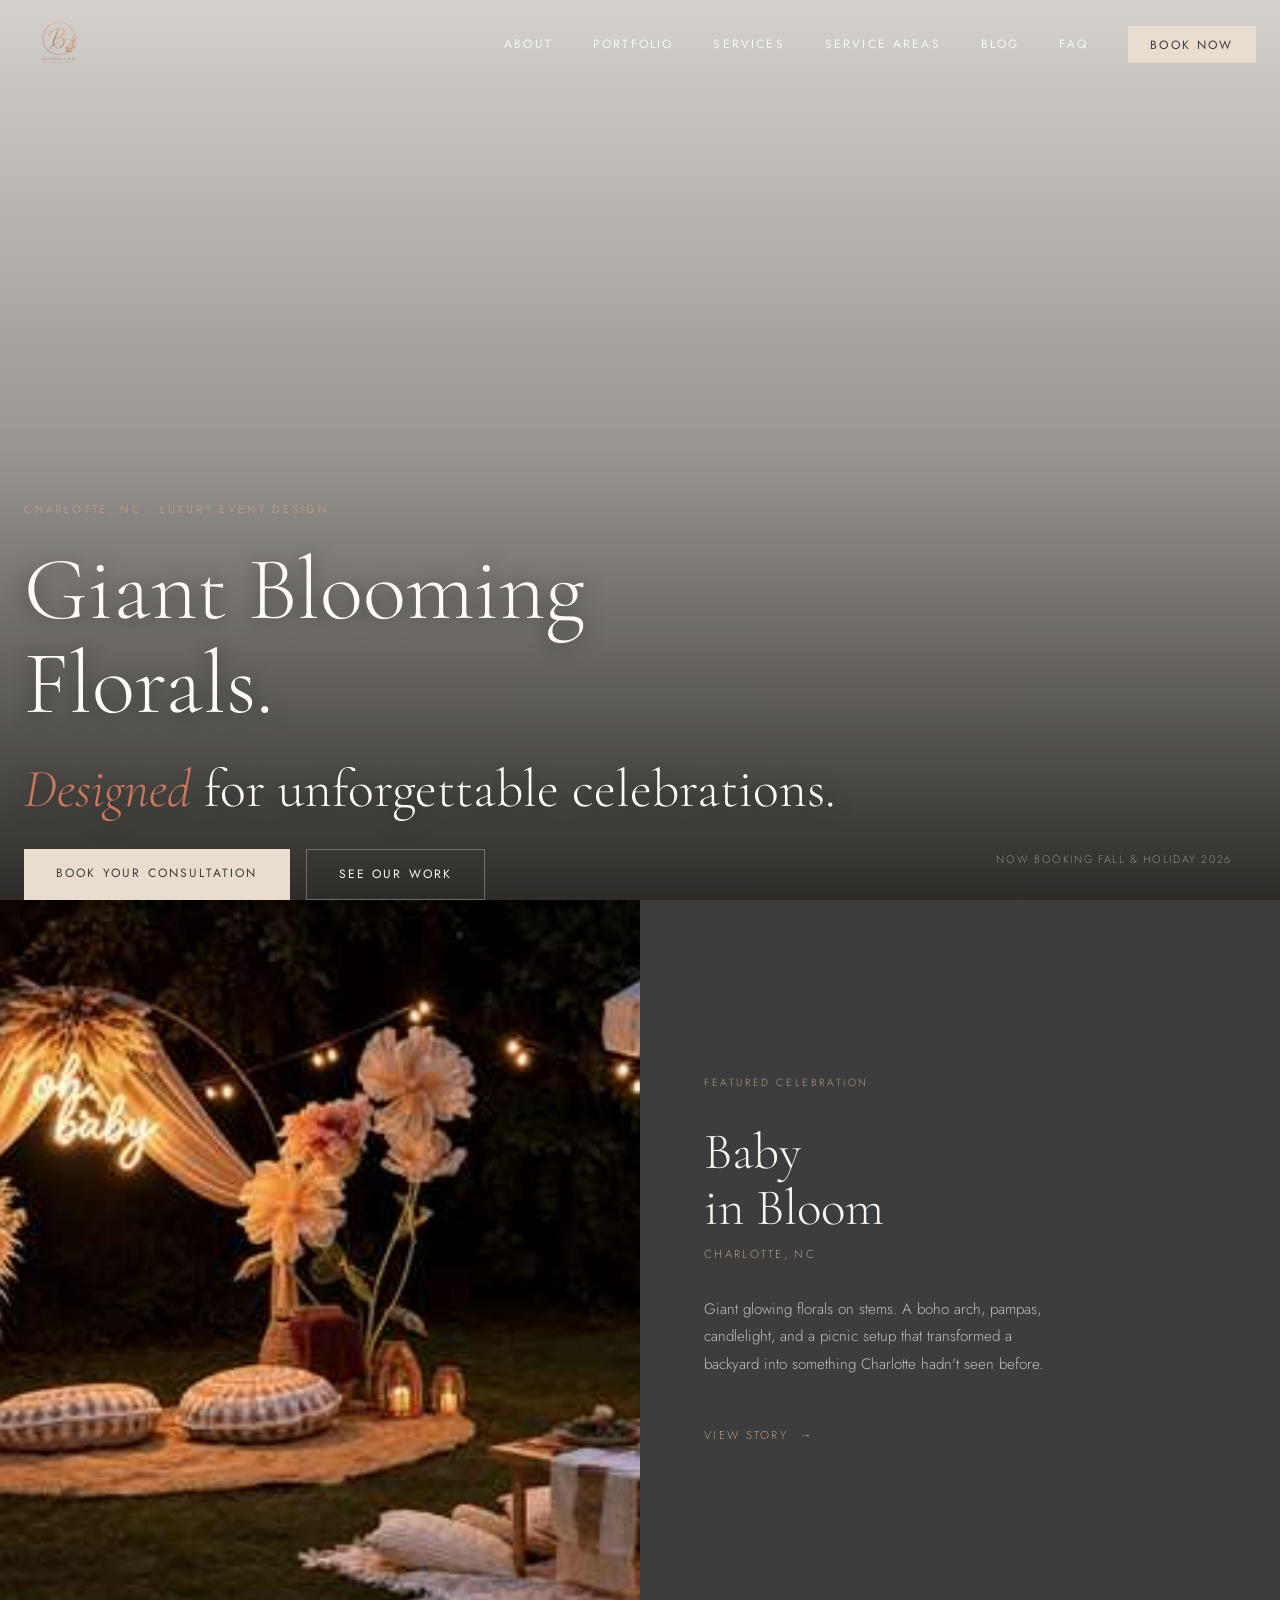
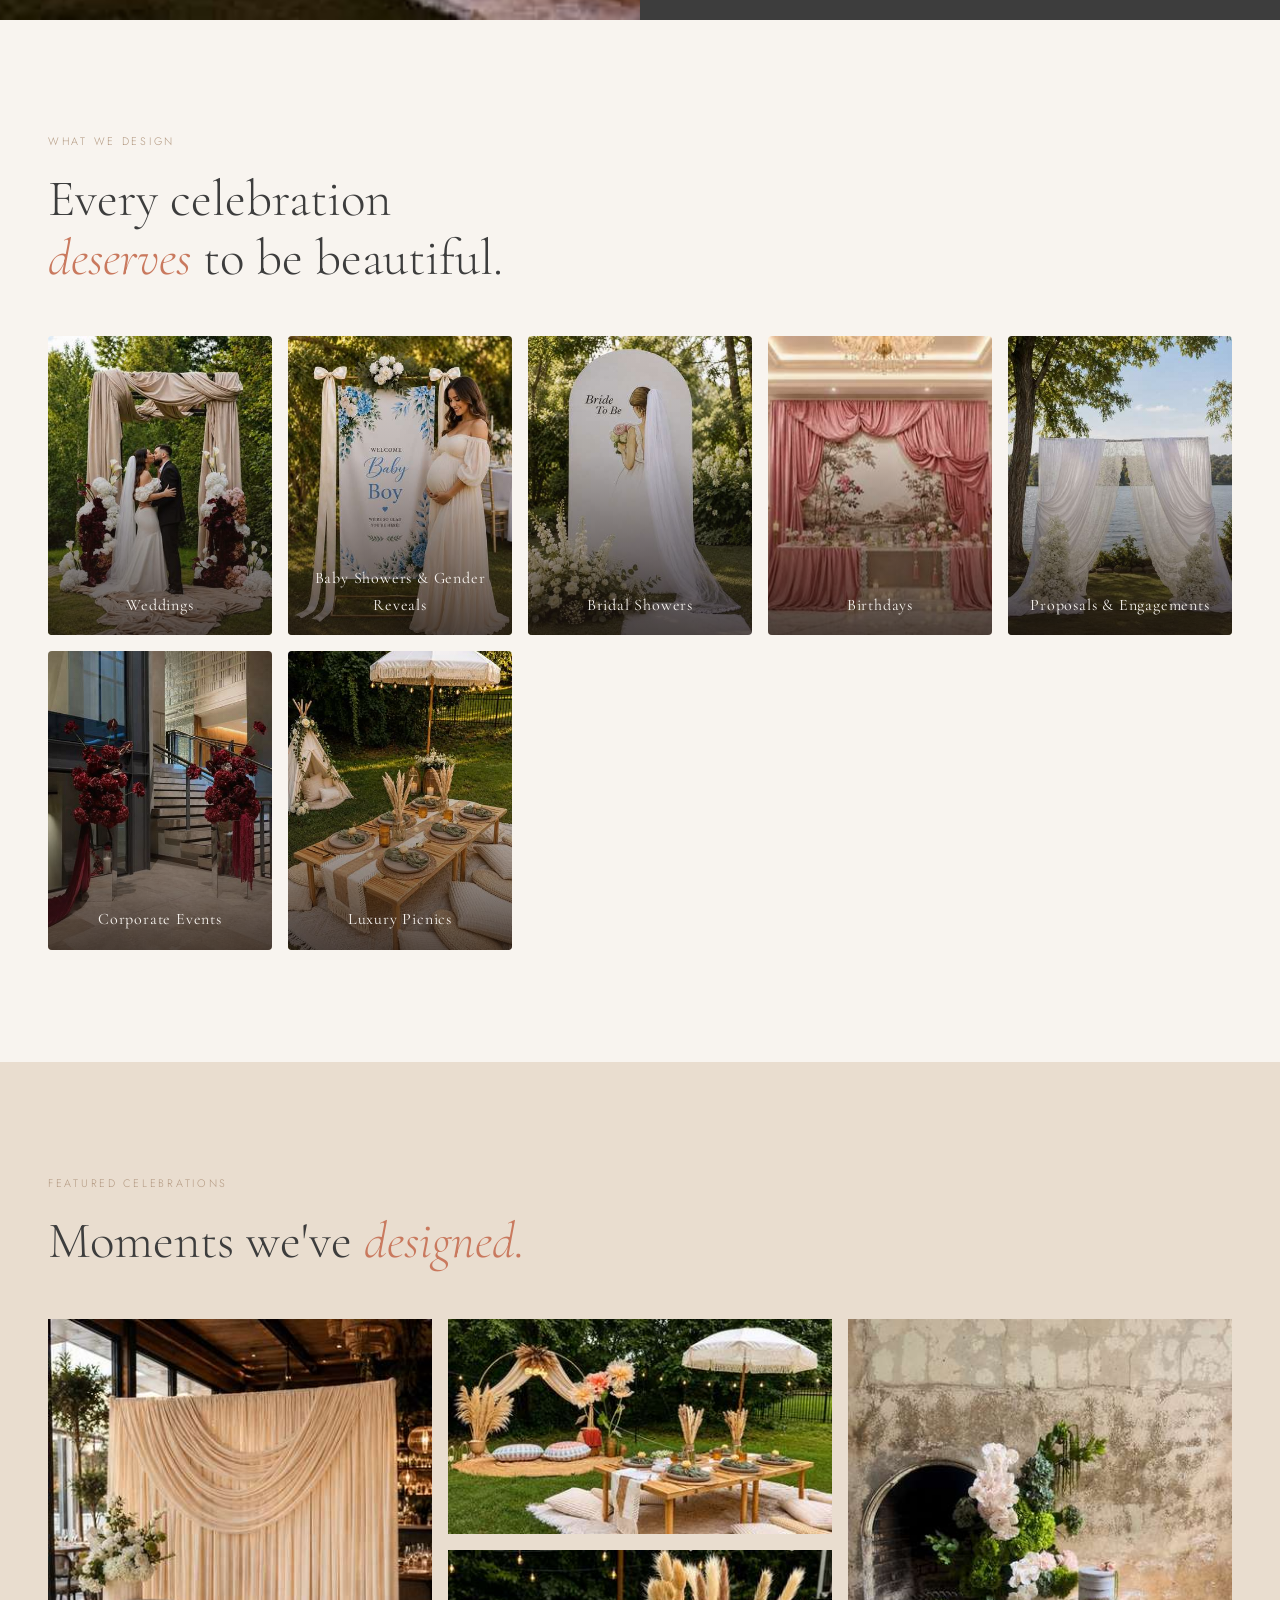
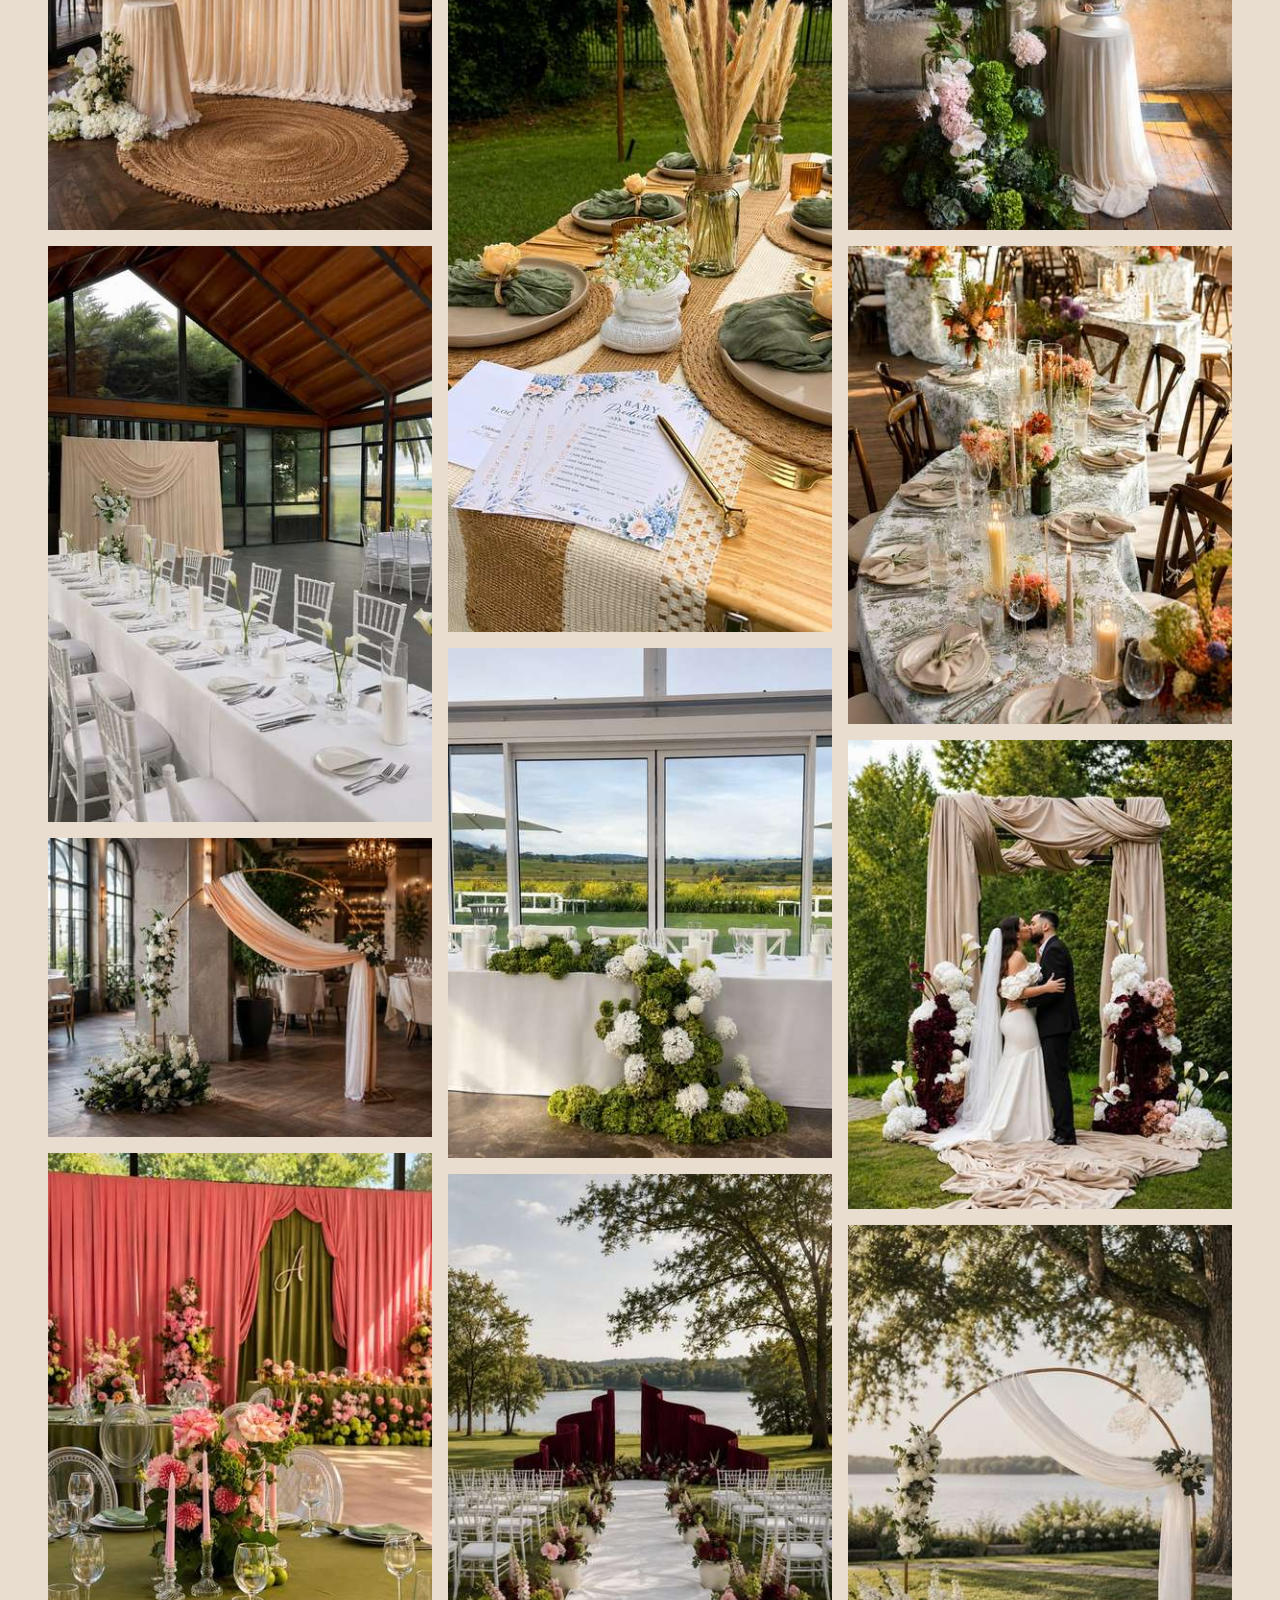
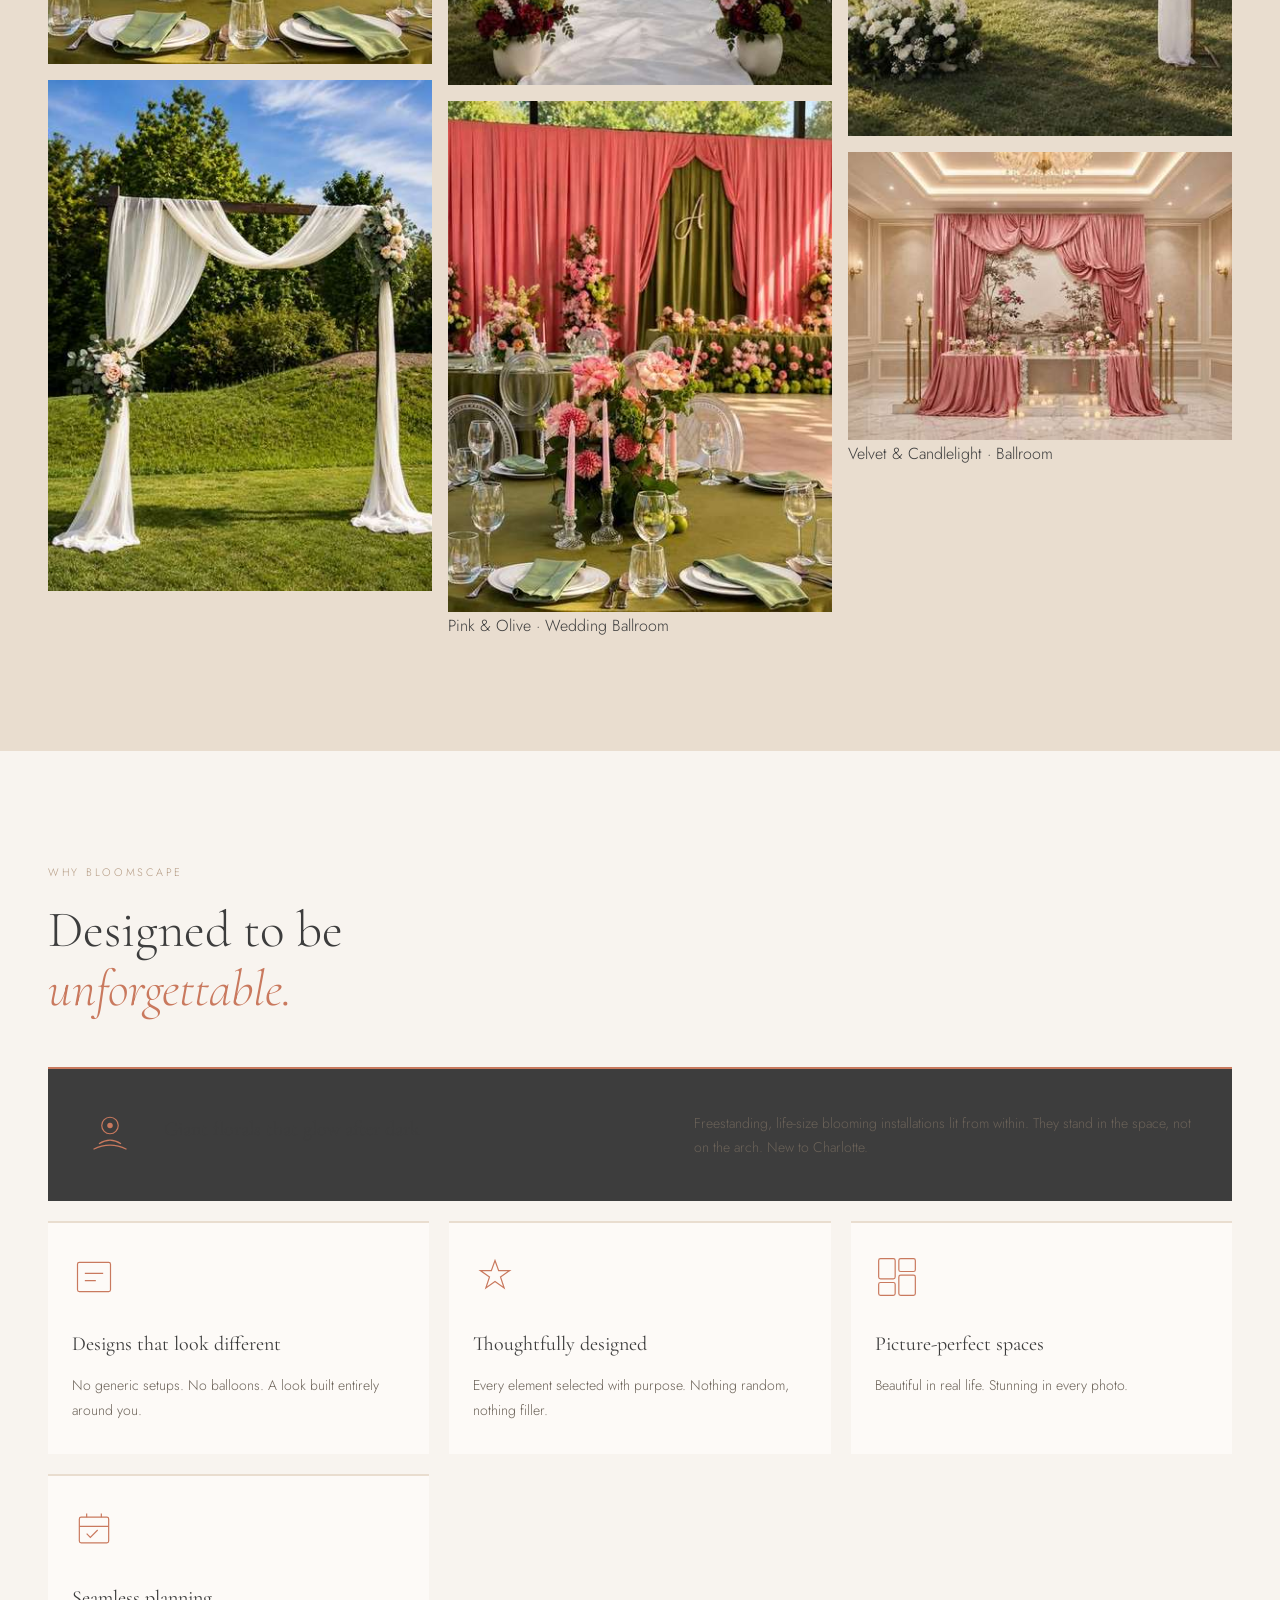
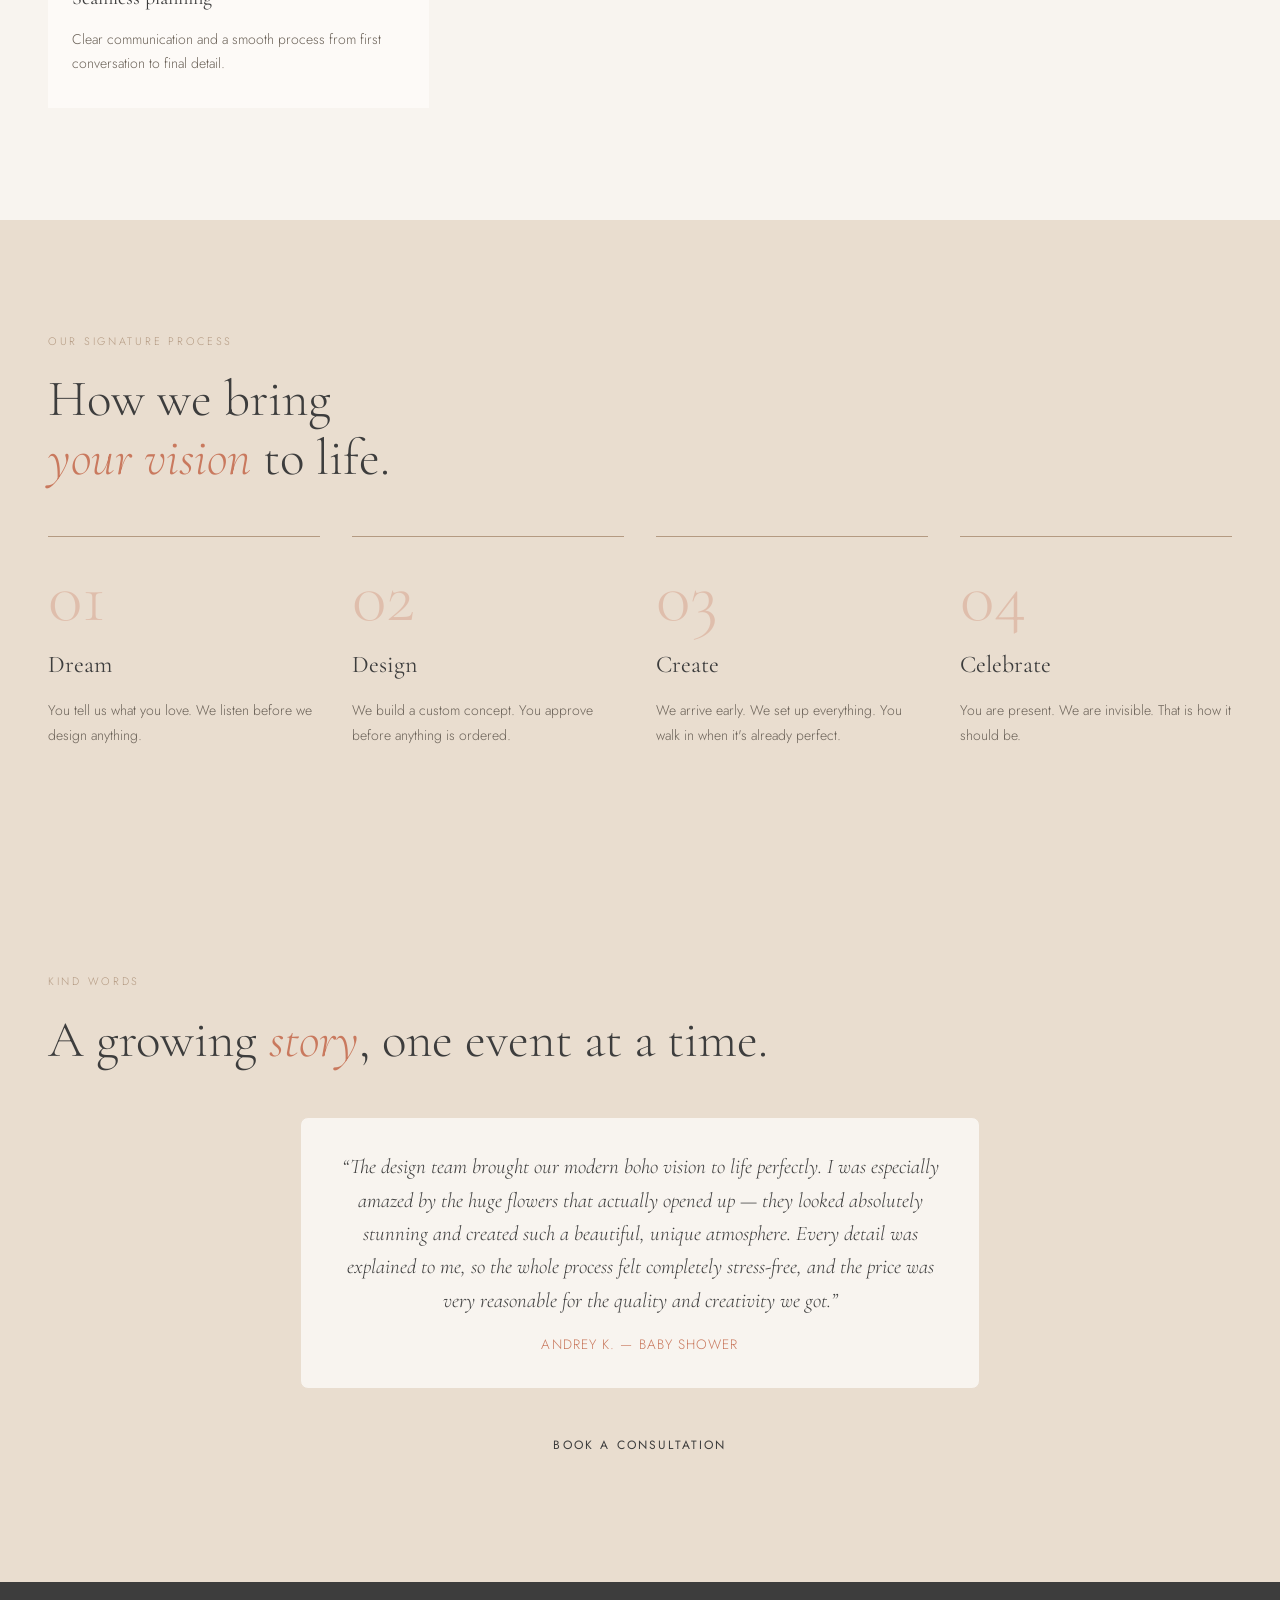
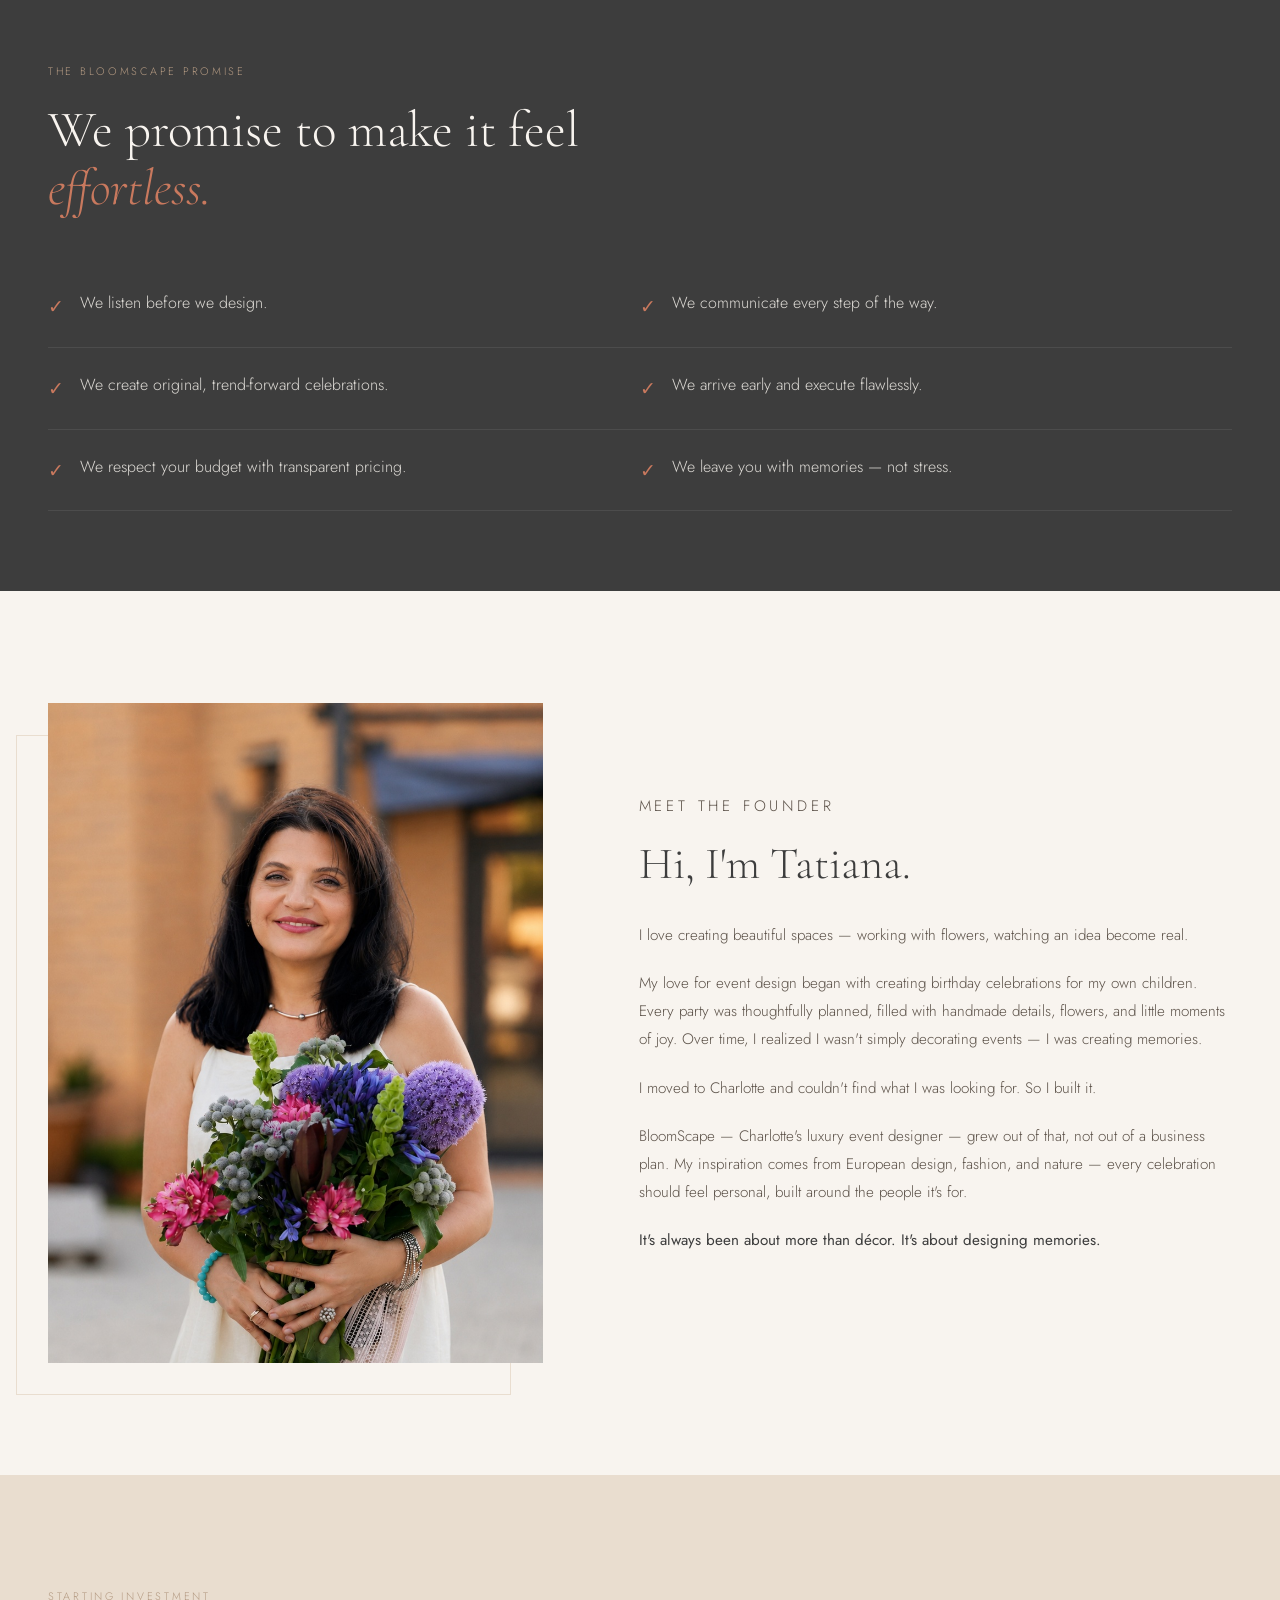
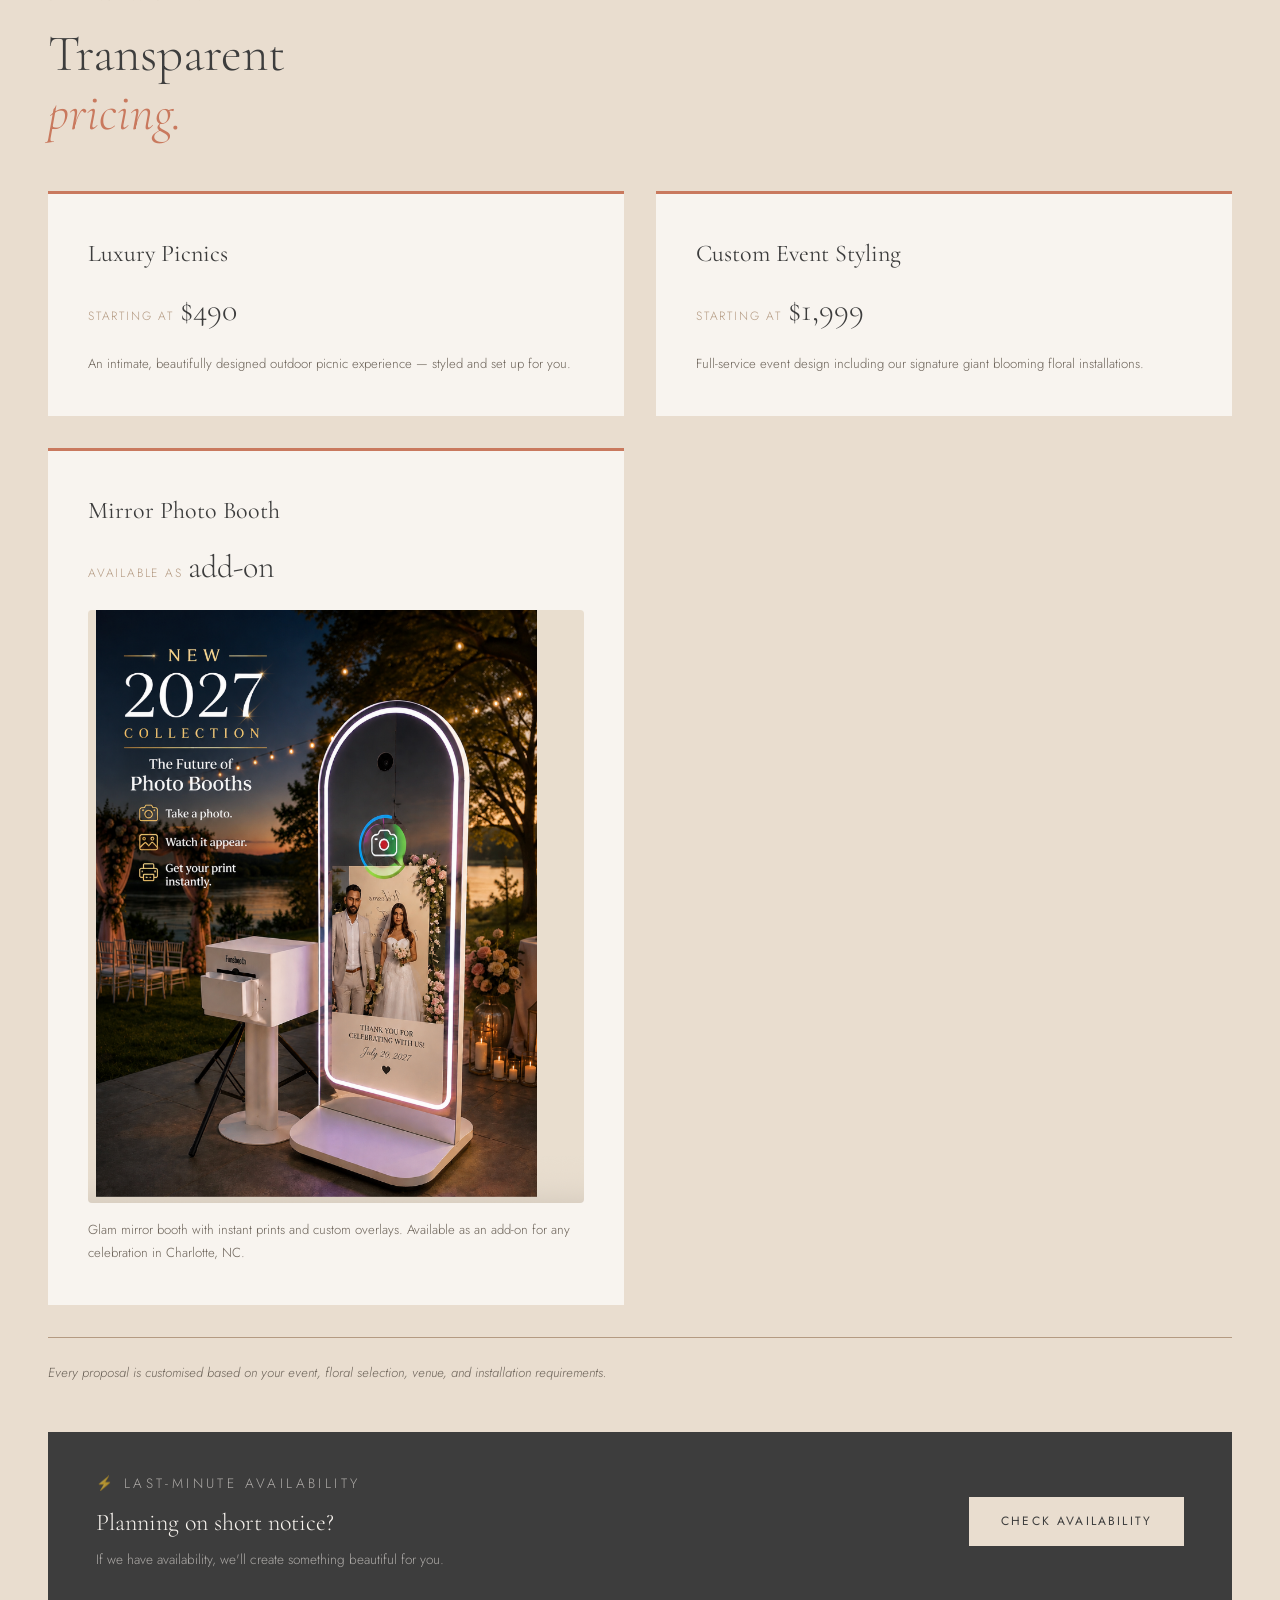
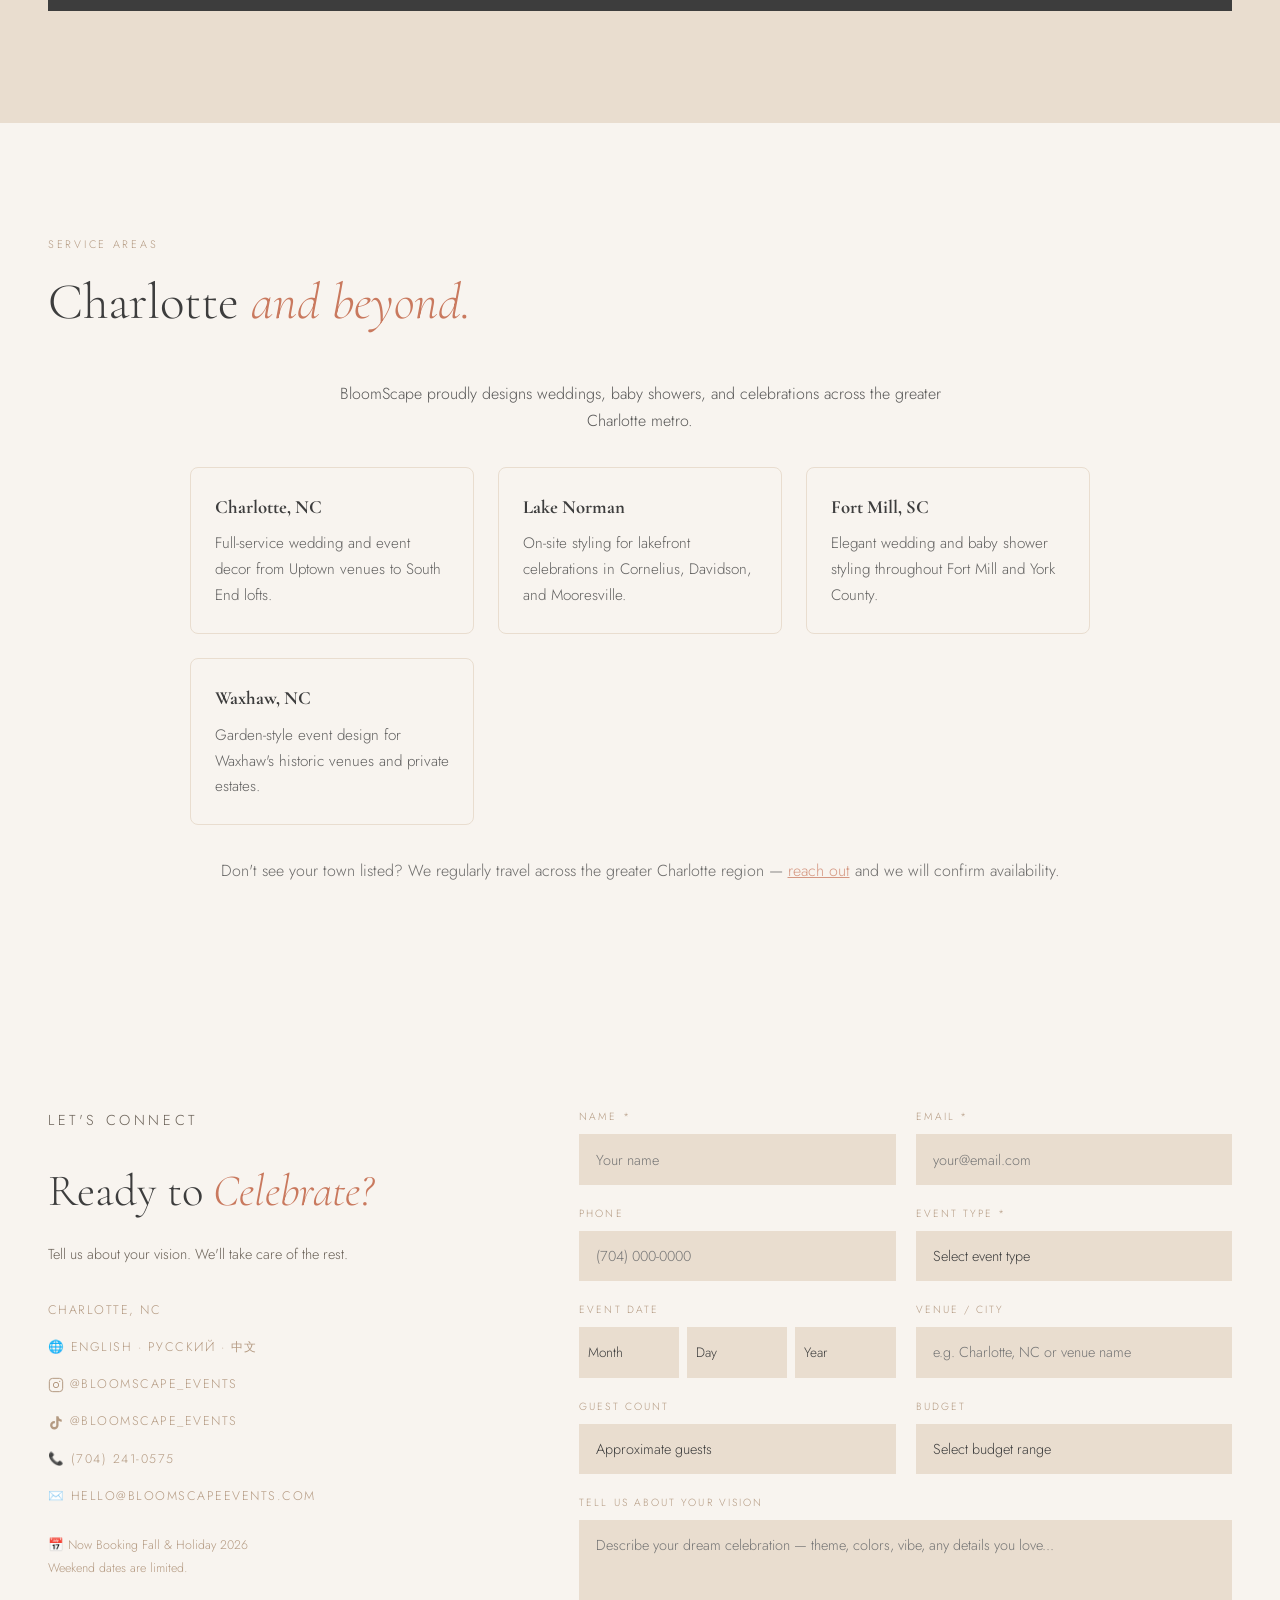
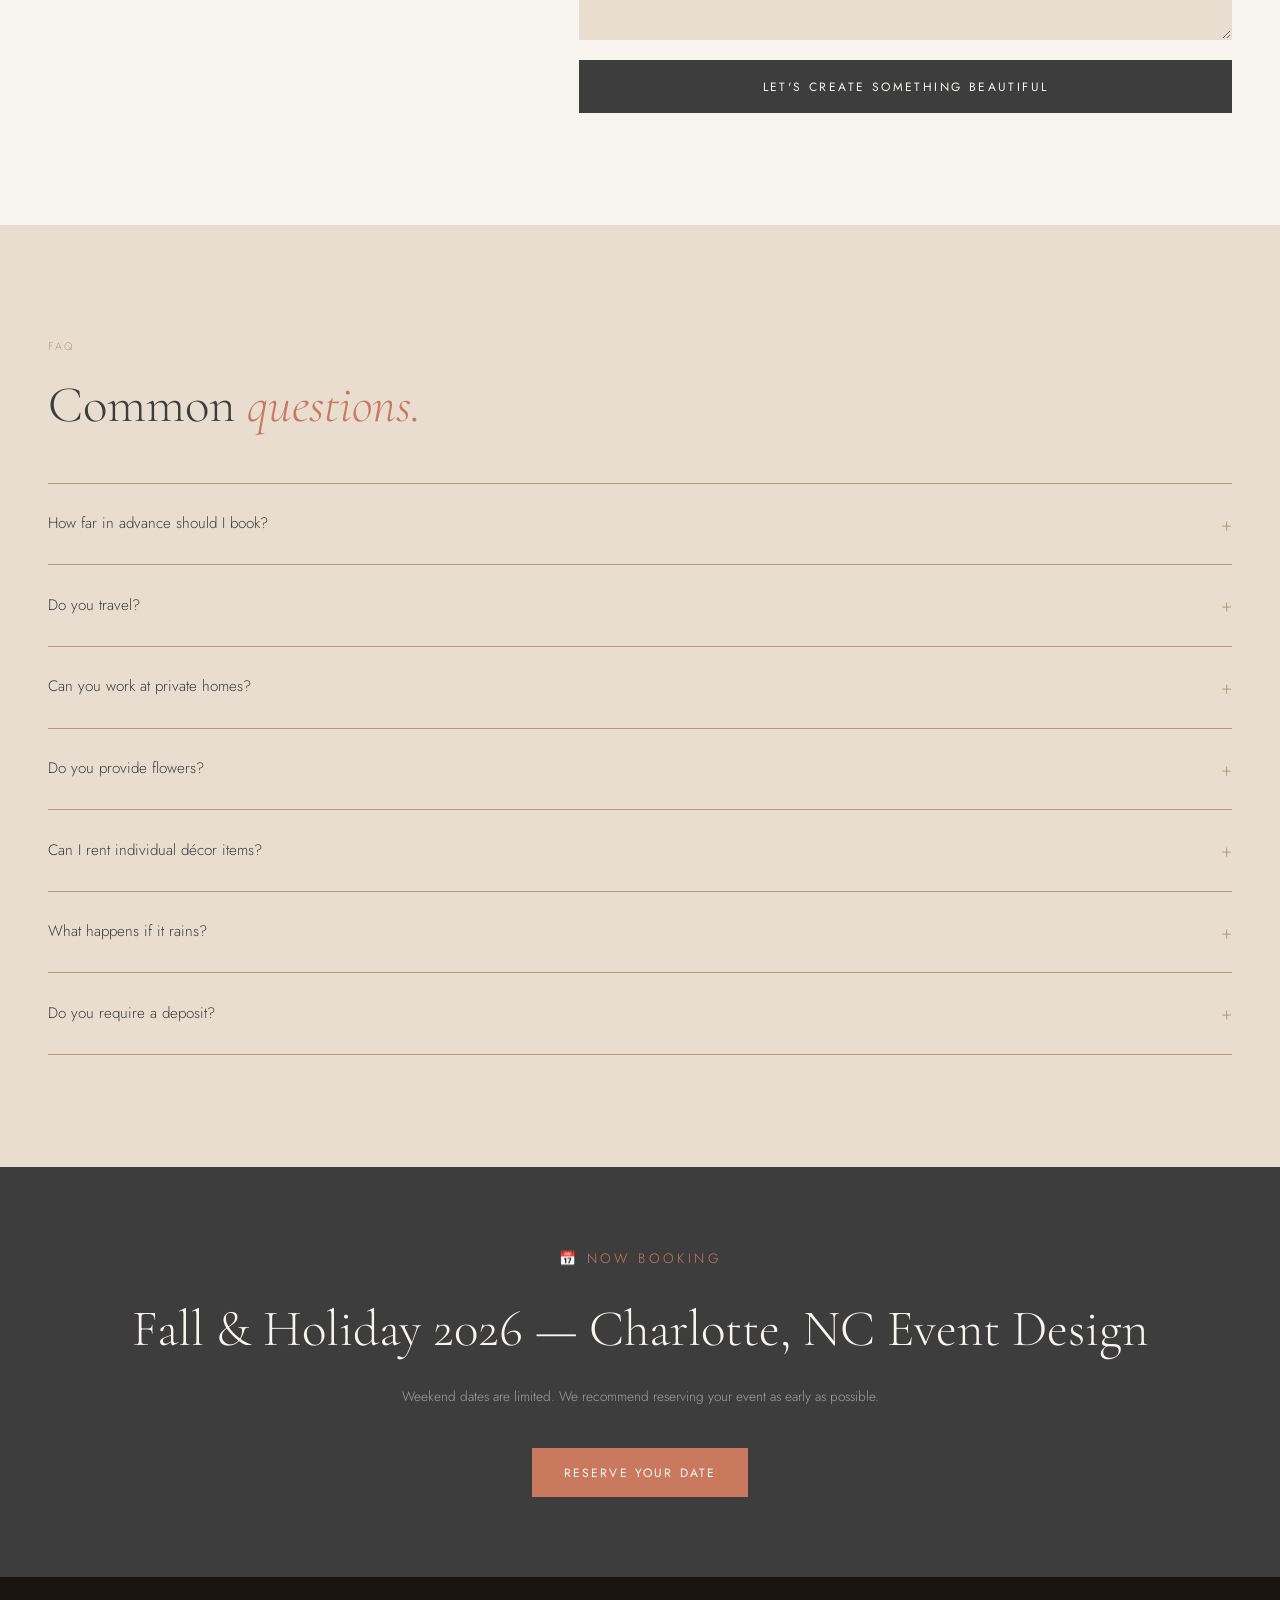
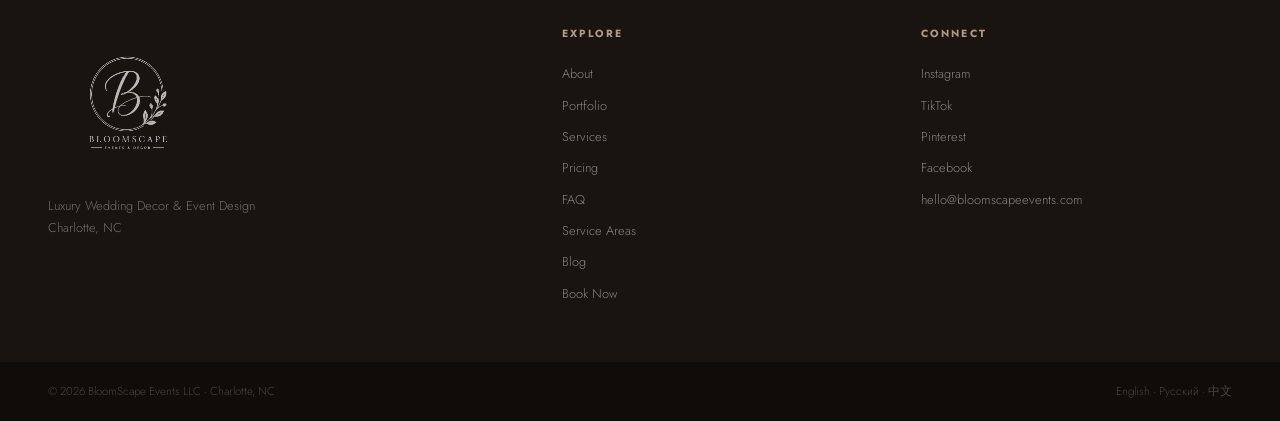
==== index.html @ 38a4dd7a "Add first client testimonial from Andrey K" ====
<!DOCTYPE html>
<html lang="en-US">
<head><!-- Google tag (gtag.js) --> <script async src="https://www.googletagmanager.com/gtag/js?id=G-CKC53GK26J"></script> <script>   window.dataLayer = window.dataLayer || [];   function gtag(){dataLayer.push(arguments);}   gtag('js', new Date());    gtag('config', 'G-CKC53GK26J'); </script>
<meta charset="UTF-8">
<meta name="mobile-web-app-capable" content="yes">
<meta name="apple-mobile-web-app-capable" content="yes">
<meta name="viewport" content="width=device-width, initial-scale=1.0">
<title>BloomScape — Luxury Event Designer & Wedding Decor Charlotte, NC</title>
<meta name="description" content="Charlotte event designer specializing in luxury wedding decor, baby showers, and bespoke celebrations. Giant blooming florals. New to Charlotte, NC.">
<link href="https://fonts.googleapis.com/css2?family=Cormorant+Garamond:ital,wght@0,300;0,400;0,500;0,600;1,300;1,400&family=Jost:wght@200;300;400;500&display=swap" rel="stylesheet">
<style>
  *, *::before, *::after { box-sizing: border-box; margin: 0; padding: 0; }

  :root {
    --ivory:     #F8F4EF;
    --sand:      #E9DDCF;
    --taupe:     #B49A82;
    --olive:     #7A8363;
    --terra:     #C9795E;
    --charcoal:  #3D3D3D;
    --white:     #FDFAF7;
  }

  html { scroll-behavior: smooth; }

  body {
    background: var(--ivory);
    color: var(--charcoal);
    font-family: 'Jost', sans-serif;
    font-weight: 300;
    line-height: 1.7;
    overflow-x: hidden;
  }

  /* NAV */
  nav {
    position: fixed; top: 0; left: 0; right: 0; z-index: 100;
    display: flex; align-items: center; justify-content: space-between;
    padding: 0.5rem 1.5rem;
    background: transparent;
    transition: background 0.4s, backdrop-filter 0.4s;
  }
  nav.scrolled {
    background: rgba(248,244,239,0.92);
    backdrop-filter: blur(12px);
    border-bottom: 1px solid var(--sand);
  }
  .nav-logo {
    font-family: 'Cormorant Garamond', serif;
    font-size: 1.35rem;
    font-weight: 400;
    letter-spacing: 0.12em;
    color: var(--white);
    text-decoration: none;
    transition: color 0.4s;
  }
  nav.scrolled .nav-logo { color: var(--charcoal); }
  .nav-links { display: flex; gap: 2.5rem; list-style: none; }
  .nav-links a {
    font-family: 'Jost', sans-serif;
    font-size: 0.75rem;
    font-weight: 400;
    letter-spacing: 0.18em;
    text-transform: uppercase;
    color: rgba(255,255,255,0.85);
    text-decoration: none;
    transition: color 0.3s;
  }
  nav.scrolled .nav-links a { color: var(--taupe); }
  .nav-links a:hover { color: var(--terra) !important; }
  .nav-cta {
    font-family: 'Jost', sans-serif;
    font-size: 0.72rem;
    font-weight: 400;
    letter-spacing: 0.16em;
    text-transform: uppercase;
    color: var(--charcoal) !important;
    background: var(--sand);
    padding: 0.6rem 1.4rem;
    border-radius: 0;
    text-decoration: none;
    transition: background 0.3s;
  }
  .nav-cta:hover { background: var(--taupe) !important; color: var(--white) !important; }

  /* HERO */
  .hero {
    position: relative;
    height: 100vh; min-height: 680px;
    display: flex; align-items: flex-end;
    overflow: hidden;
  }
  .hero-video-wrap {
    position: absolute; inset: 0;
    
  }
  .hero-video-wrap::after {
    content: '';
    position: absolute; inset: 0;
    background: linear-gradient(to top, rgba(10,8,6,0.85) 0%, rgba(10,8,6,0.4) 50%, rgba(10,8,6,0.15) 100%);
  }
  /* Glowing orbs simulating flower light */
  
  
  
  
  
    50% { transform: translateY(-30px) scale(1.08); }
  }

  /* Falling petals */
  
  
    100% { transform: translateY(100vh) rotate(720deg) translateX(40px); opacity: 0; }
  }

  .hero-content {
    position: relative; z-index: 2;
    padding: 0 2.5rem 5rem;
    max-width: 100%;
    box-sizing: border-box;
    width: 100%;
  }
  .hero-eyebrow {
    font-size: 0.7rem;
    font-weight: 400;
    letter-spacing: 0.25em;
    text-transform: uppercase;
    color: var(--taupe);
    margin-bottom: 1.5rem;
    opacity: 0;
    animation: fadeUp 1s 0.3s forwards;
  }
  .hero-title { text-shadow: 0 2px 20px rgba(0,0,0,0.5);
    font-family: 'Cormorant Garamond', serif;
    font-size: clamp(3rem, 7vw, 6.5rem);
    font-weight: 300;
    line-height: 1.05;
    color: var(--white);
    margin-bottom: 1.5rem;
    opacity: 0;
    animation: fadeUp 1s 0.6s forwards;
  }
  .hero-title em {
    font-style: italic;
    color: var(--terra);
  }
  .hero-sub {
    font-size: 0.85rem;
    font-weight: 300;
    letter-spacing: 0.08em;
    color: rgba(253,250,247,0.65);
    margin-bottom: 2.5rem;
    opacity: 0;
    animation: fadeUp 1s 0.9s forwards;
  }
  .hero-actions {
    display: flex; gap: 1rem; flex-wrap: wrap;
    opacity: 0;
    animation: fadeUp 1s 1.2s forwards;
  }
  .btn-primary {
    font-family: 'Jost', sans-serif;
    font-size: 0.75rem;
    font-weight: 400;
    letter-spacing: 0.18em;
    text-transform: uppercase;
    color: var(--charcoal);
    background: var(--sand);
    padding: 0.9rem 2rem;
    text-decoration: none;
    transition: background 0.3s, color 0.3s;
    display: inline-block;
  }
  .btn-primary:hover { background: var(--taupe); color: var(--white); }
  .btn-ghost {
    font-family: 'Jost', sans-serif;
    font-size: 0.75rem;
    font-weight: 400;
    letter-spacing: 0.18em;
    text-transform: uppercase;
    color: var(--white);
    border: 1px solid rgba(255,255,255,0.3);
    padding: 0.9rem 2rem;
    text-decoration: none;
    transition: border-color 0.3s, color 0.3s;
    display: inline-block;
  }
  .btn-ghost:hover { border-color: var(--taupe); color: var(--taupe); }
  .hero-booking-note {
    position: absolute;
    bottom: 2rem; right: 3rem;
    font-size: 0.68rem;
    letter-spacing: 0.15em;
    text-transform: uppercase;
    color: rgba(253,250,247,0.45);
    z-index: 2;
  }

  @keyframes fadeUp {
    from { opacity: 0; transform: translateY(24px); }
    to { opacity: 1; transform: translateY(0); }
  }

  /* FEATURED */
  .featured {
    display: grid;
    grid-template-columns: 1fr 1fr 1fr;
    min-height: 80vh;
  }
  .featured-image {
    position: relative;
    overflow: hidden;
    background: var(--sand);
    min-height: 500px;
  }
  .featured-image img {
    position: absolute !important;
    inset: 0;
    width: 100% !important;
    height: 100% !important;
    object-fit: cover !important;
    object-position: center !important;
  }
  .featured-image img {
    width: 100%; height: 100%;
    object-fit: cover;
    display: block;
    transition: transform 0.8s ease;
  }
  .featured-image:hover img { transform: scale(1.04); }
  .featured-text {
    background: var(--charcoal);
    color: var(--ivory);
    display: flex;
    flex-direction: column;
    justify-content: center;
    padding: 5rem 4rem;
  }
  .featured-label {
    font-size: 0.65rem;
    letter-spacing: 0.25em;
    text-transform: uppercase;
    color: var(--taupe);
    margin-bottom: 2rem;
  }
  .featured-title {
    font-family: 'Cormorant Garamond', serif;
    font-size: clamp(2.5rem, 4vw, 3.8rem);
    font-weight: 300;
    line-height: 1.1;
    margin-bottom: 0.5rem;
    color: var(--ivory);
  }
  .featured-location {
    font-size: 0.72rem;
    letter-spacing: 0.2em;
    text-transform: uppercase;
    color: var(--taupe);
    margin-bottom: 2rem;
  }
  .featured-desc {
    font-size: 0.95rem;
    color: rgba(248,244,239,0.7);
    line-height: 1.8;
    margin-bottom: 3rem;
    max-width: 360px;
  }
  .link-arrow {
    font-size: 0.72rem;
    letter-spacing: 0.2em;
    text-transform: uppercase;
    color: var(--taupe);
    text-decoration: none;
    display: inline-flex;
    align-items: center;
    gap: 0.75rem;
    transition: color 0.3s, gap 0.3s;
  }
  .link-arrow:hover { color: var(--sand); gap: 1.25rem; }
  .link-arrow::after { content: '→'; }

  /* SECTION COMMON */
  .section { padding: 7rem 3rem; }
  .section-inner { max-width: 1200px; margin: 0 auto; }
  .section-eyebrow {
    font-size: 0.68rem;
    letter-spacing: 0.25em;
    text-transform: uppercase;
    color: var(--taupe);
    margin-bottom: 1.25rem;
  }
  .section-title {
    font-family: 'Cormorant Garamond', serif;
    font-size: clamp(2rem, 4vw, 3.2rem);
    font-weight: 300;
    line-height: 1.15;
    color: var(--charcoal);
    margin-bottom: 3rem;
  }
  .section-title em { font-style: italic; color: var(--terra); }

  /* WHY BLOOMSCAPE */
  .why { background: var(--ivory); }
  .why-grid {
    display: grid;
    grid-template-columns: repeat(auto-fit, minmax(280px, 1fr));
    gap: 3rem 4rem;
    margin-top: 1rem;
  }
  .why-item { border-top: 1px solid var(--sand); padding-top: 1.5rem; }
  .why-icon {
    font-size: 1.1rem;
    margin-bottom: 1rem;
    display: block;
  }
  .why-item h3 {
    font-family: 'Cormorant Garamond', serif;
    font-size: 1.35rem;
    font-weight: 400;
    margin-bottom: 0.75rem;
    color: var(--charcoal);
  }
  .why-item p { font-size: 0.9rem; color: #6b6258; line-height: 1.75; }
  .why-item.featured-why { background: var(--charcoal); padding: 2rem; border: none; color: var(--ivory); }
  .why-item.featured-why h3 { color: var(--ivory); }
  .why-item.featured-why p { color: rgba(248,244,239,0.7); }
  .why-item.featured-why .why-icon { color: var(--terra); }

  /* PROCESS */
  .process { background: var(--sand); }
  .process-steps {
    display: grid;
    grid-template-columns: repeat(4, 1fr);
    gap: 0;
    margin-top: 1rem;
    position: relative;
  }
  .process-steps::before {
    content: '';
    position: absolute;
    top: 1.5rem; left: 10%; right: 10%;
    height: 1px;
    background: var(--taupe);
    opacity: 0.3;
  }
  .step { padding: 0 2rem 0 0; position: relative; }
  .step-num {
    font-family: 'Cormorant Garamond', serif;
    font-size: 2.5rem;
    font-weight: 300;
    color: var(--taupe);
    opacity: 0.4;
    line-height: 1;
    margin-bottom: 1.5rem;
  }
  .step h3 {
    font-family: 'Cormorant Garamond', serif;
    font-size: 1.4rem;
    font-weight: 400;
    margin-bottom: 0.75rem;
    color: var(--charcoal);
  }
  .step p { font-size: 0.875rem; color: #5c5249; line-height: 1.8; }

  /* CELEBRATIONS */
  .celebrations { background: var(--ivory); }
  .celebrations-grid {
    display: grid;
    grid-template-columns: repeat(auto-fit, minmax(160px, 1fr));
    gap: 1px;
    background: var(--sand);
    border: 1px solid var(--sand);
    margin-top: 1rem;
  }
  .celebration-item {
    background: var(--ivory);
    padding: 1.75rem 1.5rem;
    font-size: 0.82rem;
    letter-spacing: 0.1em;
    color: var(--charcoal);
    cursor: default;
    transition: background 0.3s, color 0.3s;
    position: relative;
  }
  .celebration-item:hover {
    background: var(--charcoal);
    color: var(--ivory);
  }
  .celebration-item:hover::after {
    content: 'See Inspiration →';
    position: absolute;
    bottom: 1rem; right: 1.5rem;
    font-size: 0.65rem;
    letter-spacing: 0.15em;
    text-transform: uppercase;
    color: var(--taupe);
  }

  /* CELEBRATIONS ICON GRID */
  .celebrations-icon-grid { margin-top: 1rem; display: flex; flex-direction: column; gap: 1rem; }
  .cel-row { display: flex; gap: 1rem; justify-content: center; }
  .cel-row-6 .cel-icon-card { flex: 1; max-width: calc(100%/6 - 1rem); }
  .cel-row-4 .cel-icon-card { flex: 0 0 calc(100%/6 - 1rem); }
  @media (max-width: 900px) { .cel-row { flex-wrap: wrap; } .cel-row-6 .cel-icon-card,.cel-row-4 .cel-icon-card { flex: 0 0 calc(33% - 1rem); max-width: none; } }
  @media (max-width: 480px) { .cel-row-6 .cel-icon-card,.cel-row-4 .cel-icon-card { flex: 0 0 calc(50% - 0.5rem); } }
  .cel-icon-card {
    display: block;
    text-decoration: none;
    transition: transform 0.3s, box-shadow 0.3s;
    border-radius: 4px;
    overflow: hidden;
  }
  .cel-icon-card:hover {
    transform: translateY(-4px);
    box-shadow: 0 12px 32px rgba(61,61,61,0.12);
  }
  .cel-icon-card img {
    width: 100%;
    height: auto;
    display: block;
  }

  /* CELEBRATIONS TAGS */
  .celebrations-tags {
    display: flex;
    flex-wrap: wrap;
    gap: 1rem;
    margin-top: 1rem;
  }
  .cel-tag { text-decoration: none; display: inline-block;
    background: var(--sand);
    border: 1px solid var(--taupe);
    padding: 0.85rem 1.75rem;
    font-size: 0.9rem;
    font-weight: 300;
    letter-spacing: 0.06em;
    color: var(--charcoal);
    cursor: default;
    transition: background 0.3s, color 0.3s, border-color 0.3s;
    border-radius: 0;
    white-space: nowrap;
  }
  .cel-tag:hover {
    background: var(--charcoal);
    color: var(--ivory);
    border-color: var(--charcoal);
  }

  /* PROMISE */
  .promise { background: var(--charcoal); color: var(--ivory); }
  .promise .section-title { color: var(--ivory); }
  .promise-grid {
    display: grid;
    grid-template-columns: 1fr 1fr;
    gap: 1.5rem 4rem;
    margin-top: 1rem;
  }
  .promise-item {
    display: flex;
    gap: 1.25rem;
    align-items: flex-start;
    padding-bottom: 1.5rem;
    border-bottom: 1px solid rgba(255,255,255,0.08);
  }
  .promise-check {
    color: var(--terra);
    font-size: 1rem;
    flex-shrink: 0;
    margin-top: 0.15rem;
  }
  .promise-item p { font-size: 0.9rem; color: rgba(248,244,239,0.75); line-height: 1.7; }

  /* PORTFOLIO */
  .portfolio { background: var(--sand); }
  .masonry-3col {
    display: flex;
    gap: 1rem;
    margin-top: 1rem;
    align-items: flex-start;
  }
  .masonry-col {
    flex: 1;
    display: flex;
    flex-direction: column;
    gap: 1rem;
  }
  
  @media (max-width: 480px) {
    .masonry-col { flex: 0 0 100%; }
  }
  .masonry-item {
    overflow: hidden;
    position: relative;
    margin-bottom: 0;
  }
  .masonry-item img {
    width: 100%;
    height: auto;
    display: block;
    transition: transform 0.6s ease;
  }
  .masonry-item:hover img { transform: scale(1.04); }
  .masonry-placeholder {
    background: var(--taupe);
    opacity: 0.25;
  }
  .masonry-item-label {
    position: absolute; bottom: 0; left: 0; right: 0;
    padding: 3rem 1.25rem 1.25rem;
    background: linear-gradient(to top, rgba(30,22,18,0.7), transparent);
    color: var(--ivory);
    font-size: 0.75rem;
    letter-spacing: 0.12em;
    text-transform: uppercase;
    opacity: 0;
    transition: opacity 0.3s;
  }
  .masonry-item:hover .masonry-item-label { opacity: 1; }

  /* FOUNDER */
  .founder { background: var(--ivory); }
  .founder-inner {
    display: grid;
    grid-template-columns: 1fr 1.2fr;
    gap: 6rem;
    align-items: center;
  }
  .founder-image-wrap {
    position: relative;
  }
  .founder-image-wrap::before {
    content: '';
    position: absolute;
    top: 2rem; left: -2rem;
    width: 100%; height: 100%;
    border: 1px solid var(--sand);
    z-index: 0;
  }
  .founder-image-wrap img,
  .founder-image-placeholder {
    position: relative; z-index: 1;
    width: 100%;
    aspect-ratio: 3/4;
    object-fit: cover;
    display: block;
  }
  .founder-image-placeholder {
    background: var(--sand);
    display: flex;
    align-items: center;
    justify-content: center;
    color: var(--taupe);
    font-size: 0.75rem;
    letter-spacing: 0.15em;
    text-transform: uppercase;
  }
  .founder-eyebrow {
    font-size: 0.65rem;
    letter-spacing: 0.25em;
    text-transform: uppercase;
    color: var(--terra);
    margin-bottom: 1.25rem;
  }
  .founder-name {
    font-family: 'Cormorant Garamond', serif;
    font-size: clamp(2rem, 3.5vw, 3rem);
    font-weight: 300;
    line-height: 1.1;
    margin-bottom: 2rem;
    color: var(--charcoal);
  }
  .founder-text p {
    font-size: 0.95rem;
    color: #5c5249;
    line-height: 1.85;
    margin-bottom: 1.25rem;
  }
  .founder-text p strong {
    font-weight: 400;
    color: var(--charcoal);
  }

  /* STARTING INVESTMENT */
  .investment { background: var(--sand); }
  .investment-cards {
    display: grid;
    grid-template-columns: 1fr 1fr;
    gap: 2rem;
    margin-top: 1rem;
    margin-bottom: 2rem;
  }
  .investment-card {
    background: var(--ivory);
    padding: 2.5rem;
    border-top: 3px solid var(--terra);
  }
  .investment-card h3 {
    font-family: 'Cormorant Garamond', serif;
    font-size: 1.5rem;
    font-weight: 400;
    margin-bottom: 0.5rem;
    color: var(--charcoal);
  }
  .investment-price {
    font-size: 0.75rem;
    letter-spacing: 0.15em;
    text-transform: uppercase;
    color: var(--taupe);
    margin-bottom: 1rem;
  }
  .investment-price span {
    font-family: 'Cormorant Garamond', serif;
    font-size: 2rem;
    font-weight: 300;
    color: var(--charcoal);
    letter-spacing: 0;
    text-transform: none;
    margin-right: 0.25rem;
  }
  .investment-note {
    font-size: 0.82rem;
    color: #6b6258;
    line-height: 1.75;
  }
  .investment-footer {
    font-size: 0.82rem;
    color: #6b6258;
    font-style: italic;
    padding-top: 1.5rem;
    border-top: 1px solid var(--taupe);
    opacity: 0.7;
  }
  .last-minute {
    background: var(--charcoal);
    color: var(--ivory);
    padding: 2.5rem 3rem;
    display: flex;
    align-items: center;
    justify-content: space-between;
    gap: 2rem;
    margin-top: 3rem;
    flex-wrap: wrap;
  }
  .last-minute-label {
    font-size: 0.65rem;
    letter-spacing: 0.25em;
    text-transform: uppercase;
    color: var(--terra);
    margin-bottom: 0.5rem;
  }
  .last-minute h3 {
    font-family: 'Cormorant Garamond', serif;
    font-size: 1.5rem;
    font-weight: 300;
    color: var(--ivory);
    margin-bottom: 0.25rem;
  }
  .last-minute p { font-size: 0.85rem; color: rgba(248,244,239,0.6); }

  /* CONTACT FORM */
  .contact { background: var(--ivory); }
  .contact-inner {
    display: grid;
    grid-template-columns: 1fr 1.5fr;
    gap: 6rem;
    align-items: start;
  }
  .contact-side h2 {
    font-family: 'Cormorant Garamond', serif;
    font-size: clamp(2rem, 3.5vw, 3rem);
    font-weight: 300;
    line-height: 1.15;
    color: var(--charcoal);
    margin-bottom: 1.5rem;
  }
  .contact-side h2 em { font-style: italic; color: var(--terra); }
  .contact-side p { font-size: 0.9rem; color: #6b6258; line-height: 1.8; margin-bottom: 2rem; }
  .contact-info { display: flex; flex-direction: column; gap: 1rem; }
  .contact-info-item {
    font-size: 0.78rem;
    letter-spacing: 0.12em;
    text-transform: uppercase;
    color: var(--taupe);
  }
  .form-grid {
    display: grid;
    grid-template-columns: 1fr 1fr;
    gap: 1.25rem;
  }
  .form-group { display: flex; flex-direction: column; gap: 0.5rem; }
  .form-group.full { grid-column: 1 / -1; }
  .form-group label {
    font-size: 0.65rem;
    letter-spacing: 0.2em;
    text-transform: uppercase;
    color: var(--taupe);
  }
  .form-group input,
  .form-group select,
  .form-group textarea {
    background: var(--sand);
    border: 1px solid transparent;
    padding: 0.9rem 1rem;
    font-family: 'Jost', sans-serif;
    font-size: 0.9rem;
    font-weight: 300;
    color: var(--charcoal);
    outline: none;
    transition: border-color 0.3s;
    appearance: none;
    border-radius: 0;
    width: 100%;
  }
  .form-group input:focus,
  .form-group select:focus,
  .form-group textarea:focus { border-color: var(--taupe); }
  .form-group textarea { min-height: 120px; resize: vertical; }
  .radio-group { display: flex; gap: 1.5rem; flex-wrap: wrap; margin-top: 0.25rem; }
  .radio-label {
    display: flex; align-items: center; gap: 0.5rem;
    font-size: 0.85rem; color: var(--charcoal); 
  }
  .radio-label input[type="radio"] { accent-color: var(--terra); }
  .btn-submit {
    grid-column: 1 / -1;
    background: var(--charcoal);
    color: var(--ivory);
    border: none;
    padding: 1.1rem 2.5rem;
    font-family: 'Jost', sans-serif;
    font-size: 0.75rem;
    font-weight: 400;
    letter-spacing: 0.2em;
    text-transform: uppercase;
    
    transition: background 0.3s;
    width: 100%;
  }
  .btn-submit:hover { background: var(--terra); }

  /* FAQ */
  .faq { background: var(--sand); }
  .faq-list { margin-top: 1rem; }
  .faq-item { border-top: 1px solid var(--taupe); }
  .faq-item:last-child { border-bottom: 1px solid var(--taupe); }
  .faq-q {
    padding: 1.5rem 0;
    display: flex;
    justify-content: space-between;
    align-items: center;
    
    font-size: 0.95rem;
    color: var(--charcoal);
    gap: 1rem;
  }
  .faq-q:hover { color: var(--terra); }
  .faq-toggle { font-size: 1.2rem; color: var(--taupe); transition: transform 0.3s; flex-shrink: 0; }
  .faq-item.open .faq-toggle { transform: rotate(45deg); }
  .faq-a {
    font-size: 0.875rem;
    color: #5c5249;
    line-height: 1.8;
    max-height: 0;
    overflow: hidden;
    transition: max-height 0.4s ease, padding 0.3s;
  }
  .faq-item.open .faq-a { max-height: 300px; padding-bottom: 1.5rem; }

  /* BOOKING BANNER */
  .booking-banner {
    background: var(--charcoal);
    padding: 5rem 3rem;
    text-align: center;
  }
  .booking-banner .section-eyebrow { color: var(--terra); margin-bottom: 1rem; }
  .booking-banner h2 {
    font-family: 'Cormorant Garamond', serif;
    font-size: clamp(2rem, 4vw, 3.5rem);
    font-weight: 300;
    color: var(--ivory);
    margin-bottom: 0.75rem;
  }
  .booking-banner p { color: rgba(248,244,239,0.55); font-size: 0.85rem; margin-bottom: 2.5rem; }
  .booking-banner .btn-primary { background: var(--terra); color: var(--white); }
  .booking-banner .btn-primary:hover { background: var(--taupe); }

  /* FOOTER */
  footer {
    background: #1a1410;
    color: rgba(248,244,239,0.5);
    padding: 3rem;
    display: grid;
    grid-template-columns: 1.5fr 1fr 1fr;
    gap: 3rem;
    font-size: 0.8rem;
  }
  .footer-brand {
    font-family: 'Cormorant Garamond', serif;
    font-size: 1.4rem;
    font-weight: 300;
    color: var(--ivory);
    margin-bottom: 0.75rem;
    letter-spacing: 0.08em;
    display: block;
  }
  .footer-tagline { color: rgba(248,244,239,0.4); line-height: 1.7; }
  .footer-col h4 {
    font-size: 0.65rem;
    letter-spacing: 0.2em;
    text-transform: uppercase;
    color: var(--taupe);
    margin-bottom: 1.25rem;
  }
  .footer-col a {
    display: block;
    color: rgba(248,244,239,0.5);
    text-decoration: none;
    margin-bottom: 0.6rem;
    transition: color 0.3s;
  }
  .footer-col a:hover { color: var(--terra); }
  .footer-bottom {
    background: #0f0c09;
    padding: 1.25rem 3rem;
    display: flex;
    justify-content: space-between;
    align-items: center;
    font-size: 0.72rem;
    color: rgba(248,244,239,0.25);
    flex-wrap: wrap;
    gap: 0.5rem;
  }

  /* SCROLL REVEAL */
  .reveal { opacity: 0; transform: translateY(32px); transition: opacity 0.7s ease, transform 0.7s ease; }
  .reveal.visible { opacity: 1; transform: translateY(0); }

  /* RESPONSIVE */
  

  

  
  
  
  
  @media (max-width: 768px) {
    .featured {
      grid-template-columns: 1fr !important;
    }
    .featured-image {
      min-height: 60vw !important;
      height: 60vw !important;
    }
    .featured-text {
      padding: 2.5rem 1.5rem !important;
    }
    .featured-title {
      font-size: 2.5rem !important;
    }
  }
  
  .cat-grid {
    display: grid;
    grid-template-columns: repeat(5, 1fr);
    gap: 1rem;
    margin-top: 1rem;
  }
  @media (max-width: 900px) { .cat-grid { grid-template-columns: repeat(3, 1fr); } }
  @media (max-width: 480px) { .cat-grid { grid-template-columns: repeat(2, 1fr); } }
  .cat-card {
    position: relative;
    display: block;
    aspect-ratio: 3/4;
    background-size: cover;
    background-position: center;
    overflow: hidden;
    text-decoration: none;
    border-radius: 4px;
    transition: transform 0.3s;
  }
  .cat-card:hover { transform: none; }
  .cat-card-overlay {
    position: absolute;
    inset: 0;
    background: linear-gradient(to top, rgba(30,20,15,0.75) 0%, rgba(30,20,15,0.1) 60%, transparent 100%);
    transition: background 0.3s;
  }
  .cat-card:hover .cat-card-overlay {
    background: linear-gradient(to top, rgba(30,20,15,0.85) 0%, rgba(30,20,15,0.3) 100%);
  }
  .cat-card-label {
    position: absolute;
    bottom: 1rem;
    left: 0; right: 0;
    text-align: center;
    font-family: 'Cormorant Garamond', serif;
    font-size: 1rem;
    font-weight: 400;
    color: #F8F4EF;
    letter-spacing: 0.05em;
    padding: 0 0.5rem;
  }
  
  @media (max-width: 768px) {
    .masonry-3col {
      flex-direction: column !important;
    }
    .masonry-col {
      flex: 1 1 100% !important;
      width: 100% !important;
    }
    .masonry-item img {
      width: 100% !important;
      height: auto !important;
      max-height: 280px !important;
      object-fit: cover !important;
    }
  }
  
  @media (max-width: 768px) {
    .investment-cards {
      grid-template-columns: 1fr !important;
    }
    .investment-card {
      padding: 1.5rem !important;
    }
    .investment-card img {
      width: 100% !important;
      height: auto !important;
    }
    .last-minute {
      flex-direction: column !important;
      padding: 1.5rem !important;
    }
  }
  
  @media (max-width: 768px) {
    .contact-inner {
      grid-template-columns: 1fr !important;
      gap: 2rem !important;
    }
    .form-grid {
      grid-template-columns: 1fr !important;
    }
    .form-group.full {
      grid-column: 1 !important;
    }
    .contact-side h2 {
      font-size: 2rem !important;
    }
    .section {
      padding: 3rem 1.25rem !important;
    }
    .section-title {
      font-size: 1.75rem !important;
    }
    .promise-grid {
      grid-template-columns: 1fr !important;
    }
    .founder-inner {
      grid-template-columns: 1fr !important;
      gap: 2rem !important;
    }
    .process-steps {
      grid-template-columns: 1fr 1fr !important;
      gap: 2rem !important;
    }
    .booking-banner {
      padding: 3rem 1.25rem !important;
    }
    footer {
      grid-template-columns: 1fr !important;
      padding: 2rem 1.25rem !important;
    }
    .footer-bottom {
      padding: 1rem 1.25rem !important;
      flex-direction: column !important;
      text-align: center !important;
    }
  }
  
  @media (max-width: 768px) {
    .hero-content {
      padding: 0 1.75rem 4rem !important;
    }
    .hero-title { text-shadow: 0 2px 20px rgba(0,0,0,0.5);
      font-size: clamp(2.2rem, 10vw, 3.5rem) !important;
      line-height: 1.1 !important;
    }
    .hero-eyebrow {
      font-size: 0.65rem !important;
    }
    .hero-sub {
      font-size: 0.88rem !important;
    }
  }
  
  @media (max-width: 480px) {
    .hero-content { padding-left: 1.5rem !important; padding-right: 1.5rem !important; }
    .hero-title { text-shadow: 0 2px 20px rgba(0,0,0,0.5); font-size: 1.9rem !important; word-break: break-word !important; }
  }
  
  .radio-label input[type="radio"] {
    width: 16px;
    height: 16px;
    accent-color: var(--terra);
    
    flex-shrink: 0;
  }
  .radio-label {
    
    display: flex;
    align-items: center;
    gap: 0.5rem;
    font-size: 0.85rem;
    color: var(--charcoal);
  }
  
  .why-cards{display:grid;grid-template-columns:repeat(3,1fr);gap:1.25rem;margin-top:2rem;}
  .why-card{background:var(--white);padding:2rem 1.5rem;border-top:2px solid var(--sand);transition:border-color 0.3s,transform 0.3s;}
  .why-card:hover{border-color:var(--terra);transform:translateY(-3px);}
  .why-card-featured{background:var(--charcoal);border-color:var(--terra);grid-column:1/-1;display:grid;grid-template-columns:auto 1fr 1fr;gap:2rem;align-items:center;padding:2.5rem;}
  .why-card-featured h3{color:var(--ivory);font-size:1.4rem;}
  .why-card-featured p{color:rgba(248,244,239,0.7);}
  .why-card-featured .why-card-icon{color:var(--terra);margin-bottom:0;}
  .why-card-icon{color:var(--terra);margin-bottom:1.25rem;}
  .why-card h3{font-family:"Cormorant Garamond",serif;font-size:1.25rem;font-weight:400;margin-bottom:0.75rem;color:var(--charcoal);}
  .why-card p{font-size:0.875rem;color:#6b6258;line-height:1.75;}
  @media(max-width:900px){.why-cards{grid-template-columns:1fr 1fr;}.why-card-featured{grid-column:1/-1;grid-template-columns:1fr;}}
  @media(max-width:600px){.why-cards{grid-template-columns:1fr;}}
  .process-steps-new{display:grid;grid-template-columns:repeat(4,1fr);gap:2rem;margin-top:2rem;}
  .process-step-new{border-top:1px solid var(--taupe);padding-top:1.5rem;}
  .process-num{font-family:"Cormorant Garamond",serif;font-size:4.5rem;font-weight:300;color:var(--terra);opacity:0.3;line-height:1;margin-bottom:0.75rem;}
  .process-step-new h3{font-family:"Cormorant Garamond",serif;font-size:1.5rem;font-weight:400;color:var(--charcoal);margin-bottom:0.75rem;}
  .process-step-new p{font-size:0.875rem;color:#6b6258;line-height:1.8;}
  @media(max-width:900px){.process-steps-new{grid-template-columns:1fr 1fr;}}
  @media(max-width:480px){.process-steps-new{grid-template-columns:1fr;}.process-num{font-size:3rem;}}
  .promise-list{display:grid;grid-template-columns:1fr 1fr;gap:0;margin-top:2.5rem;}
  .promise-item-new{display:flex;align-items:flex-start;gap:1rem;padding:1.5rem 0;border-bottom:1px solid rgba(255,255,255,0.08);}
  .promise-check-new{color:var(--terra);font-size:1.2rem;flex-shrink:0;font-weight:500;}
  .promise-item-new p{font-size:1rem;color:rgba(248,244,239,0.85);line-height:1.6;}
  @media(max-width:600px){.promise-list{grid-template-columns:1fr;}}
  </style>
</head>
<body>

<!-- NAV -->
<nav id="nav">
  <a href="#" class="nav-logo"><img src="[data-uri]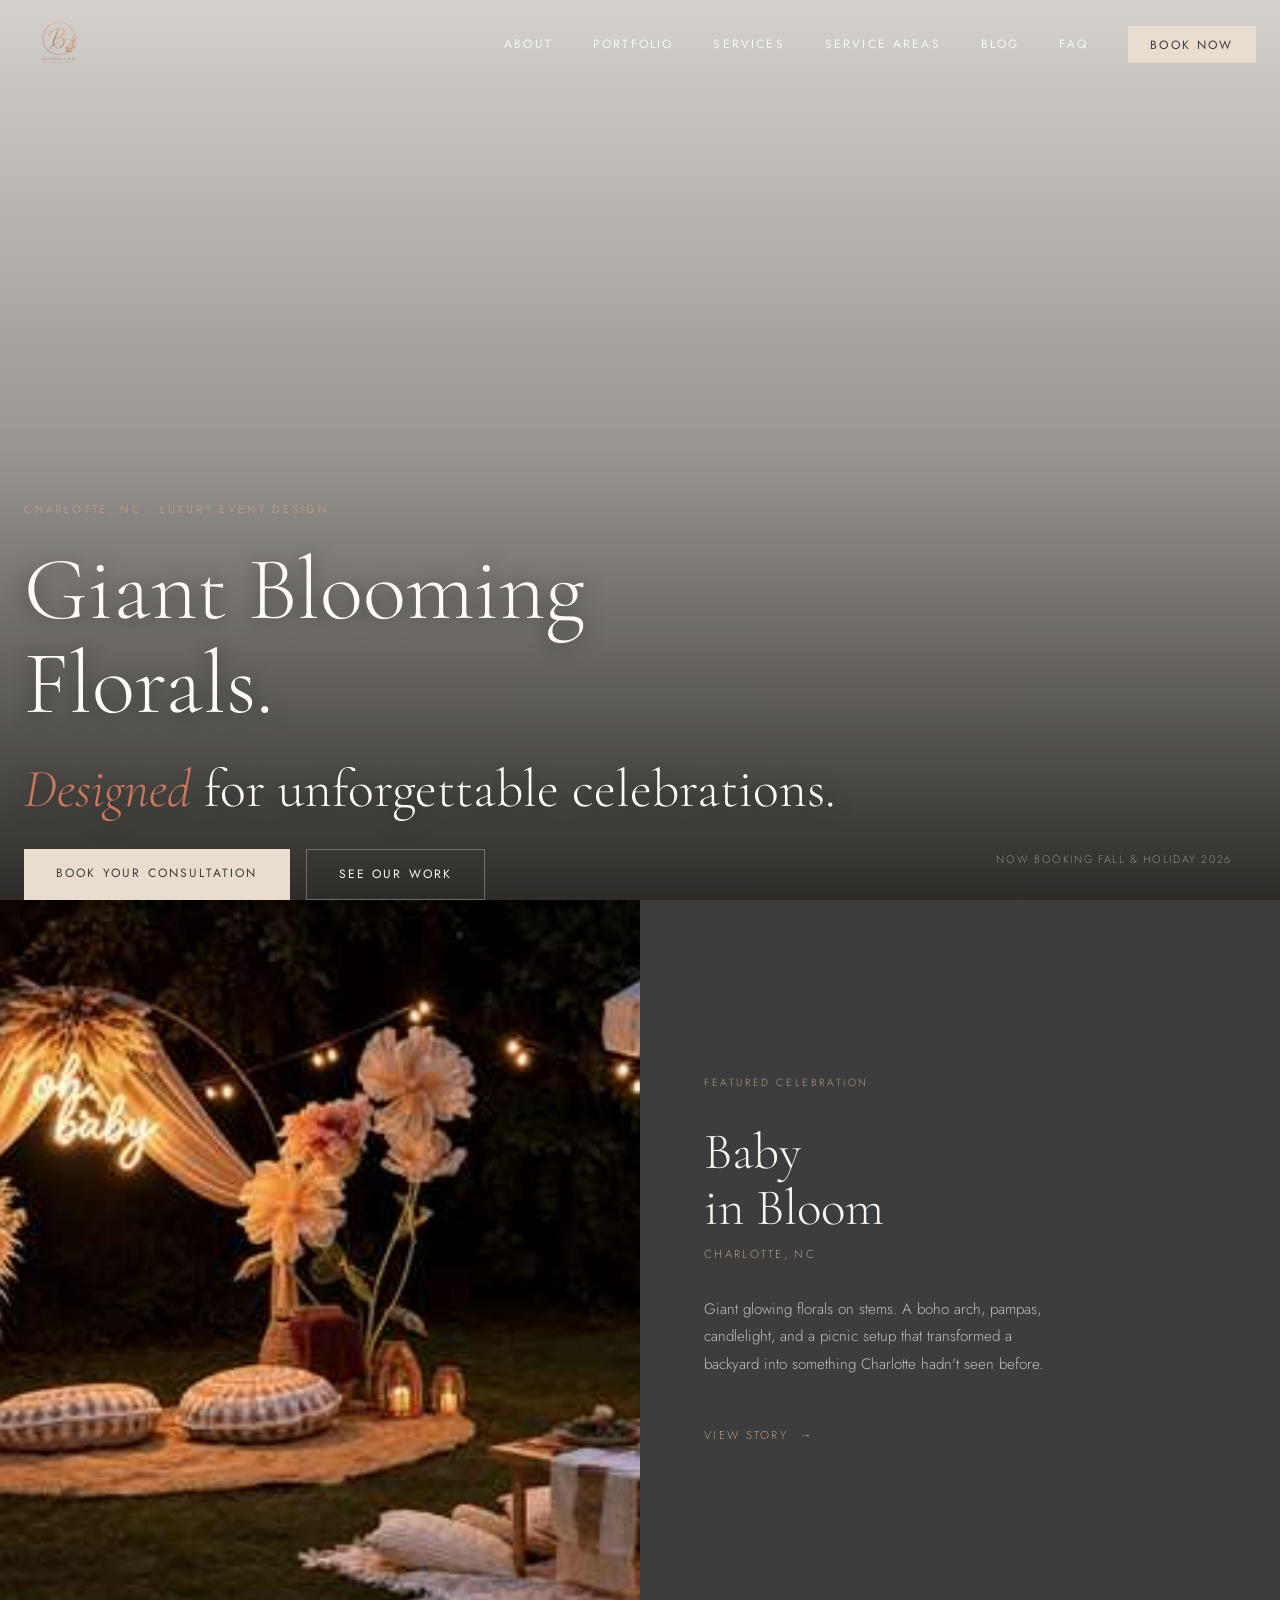
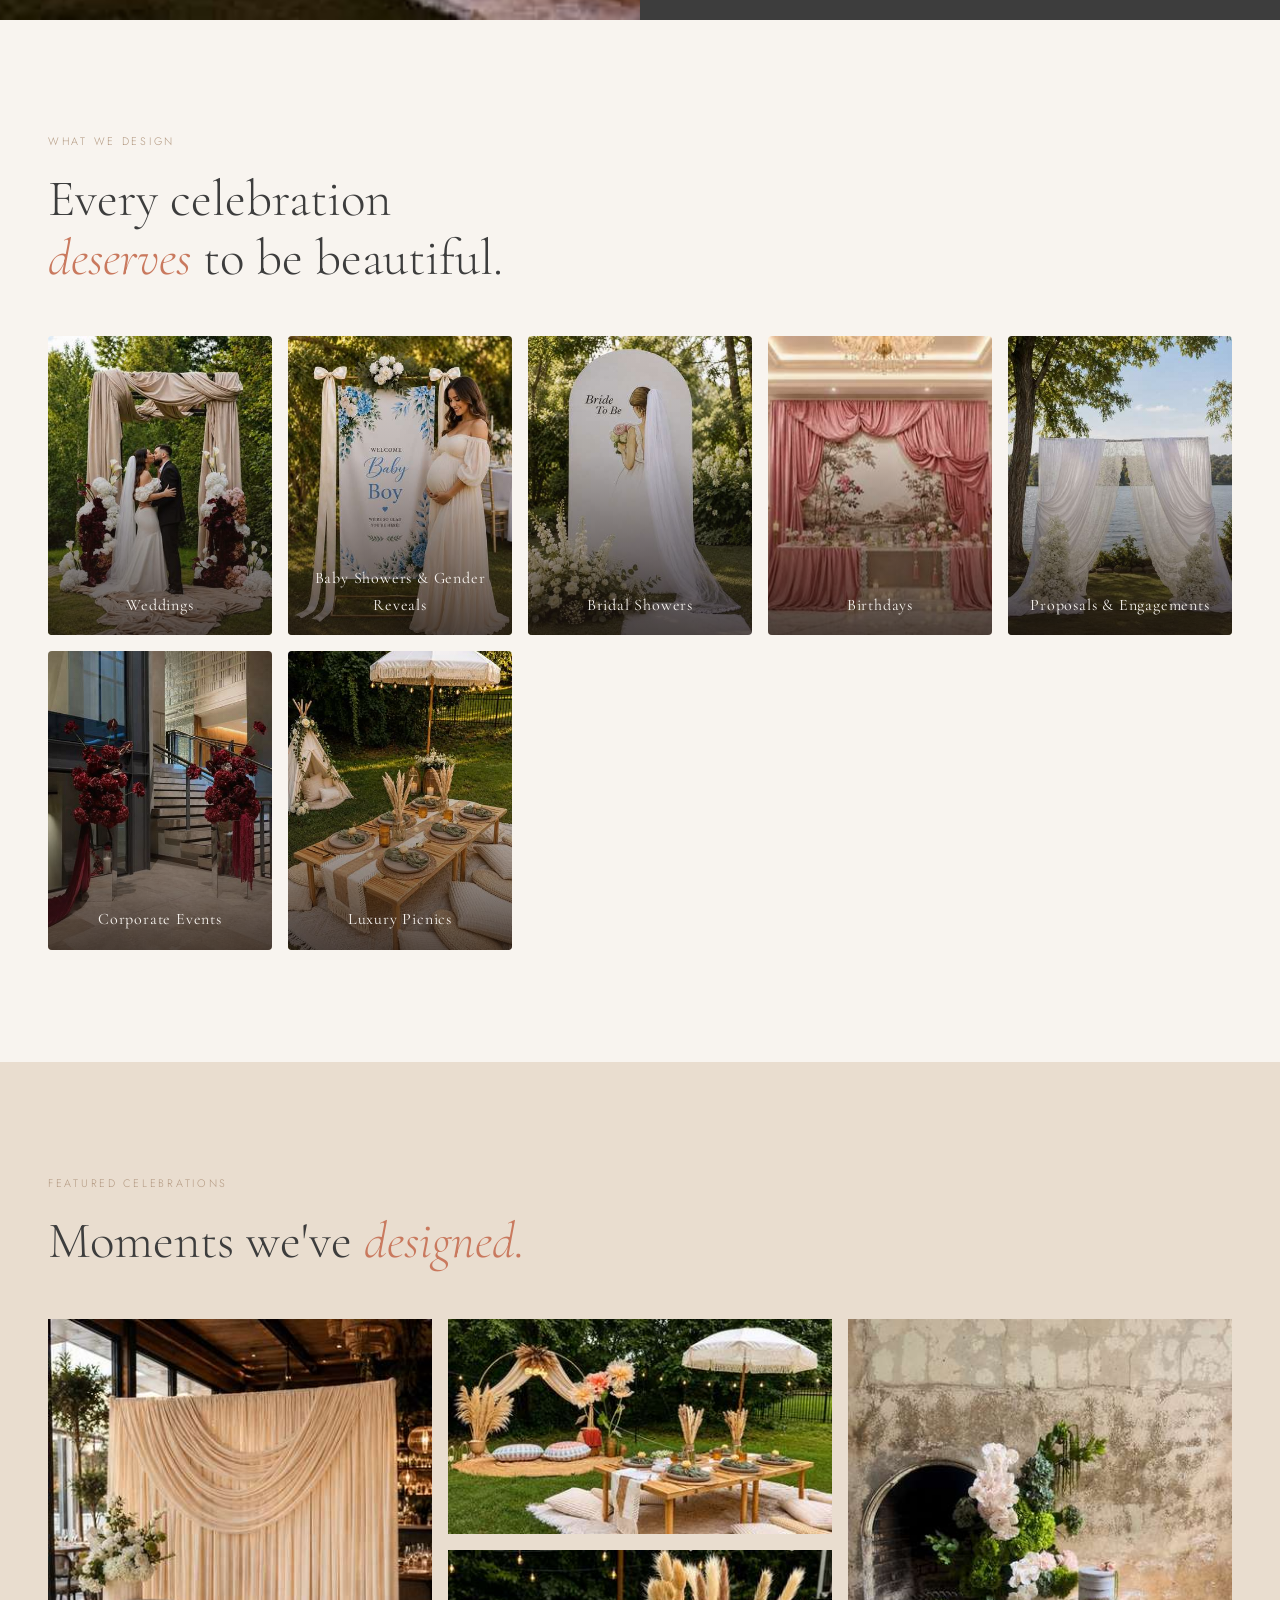
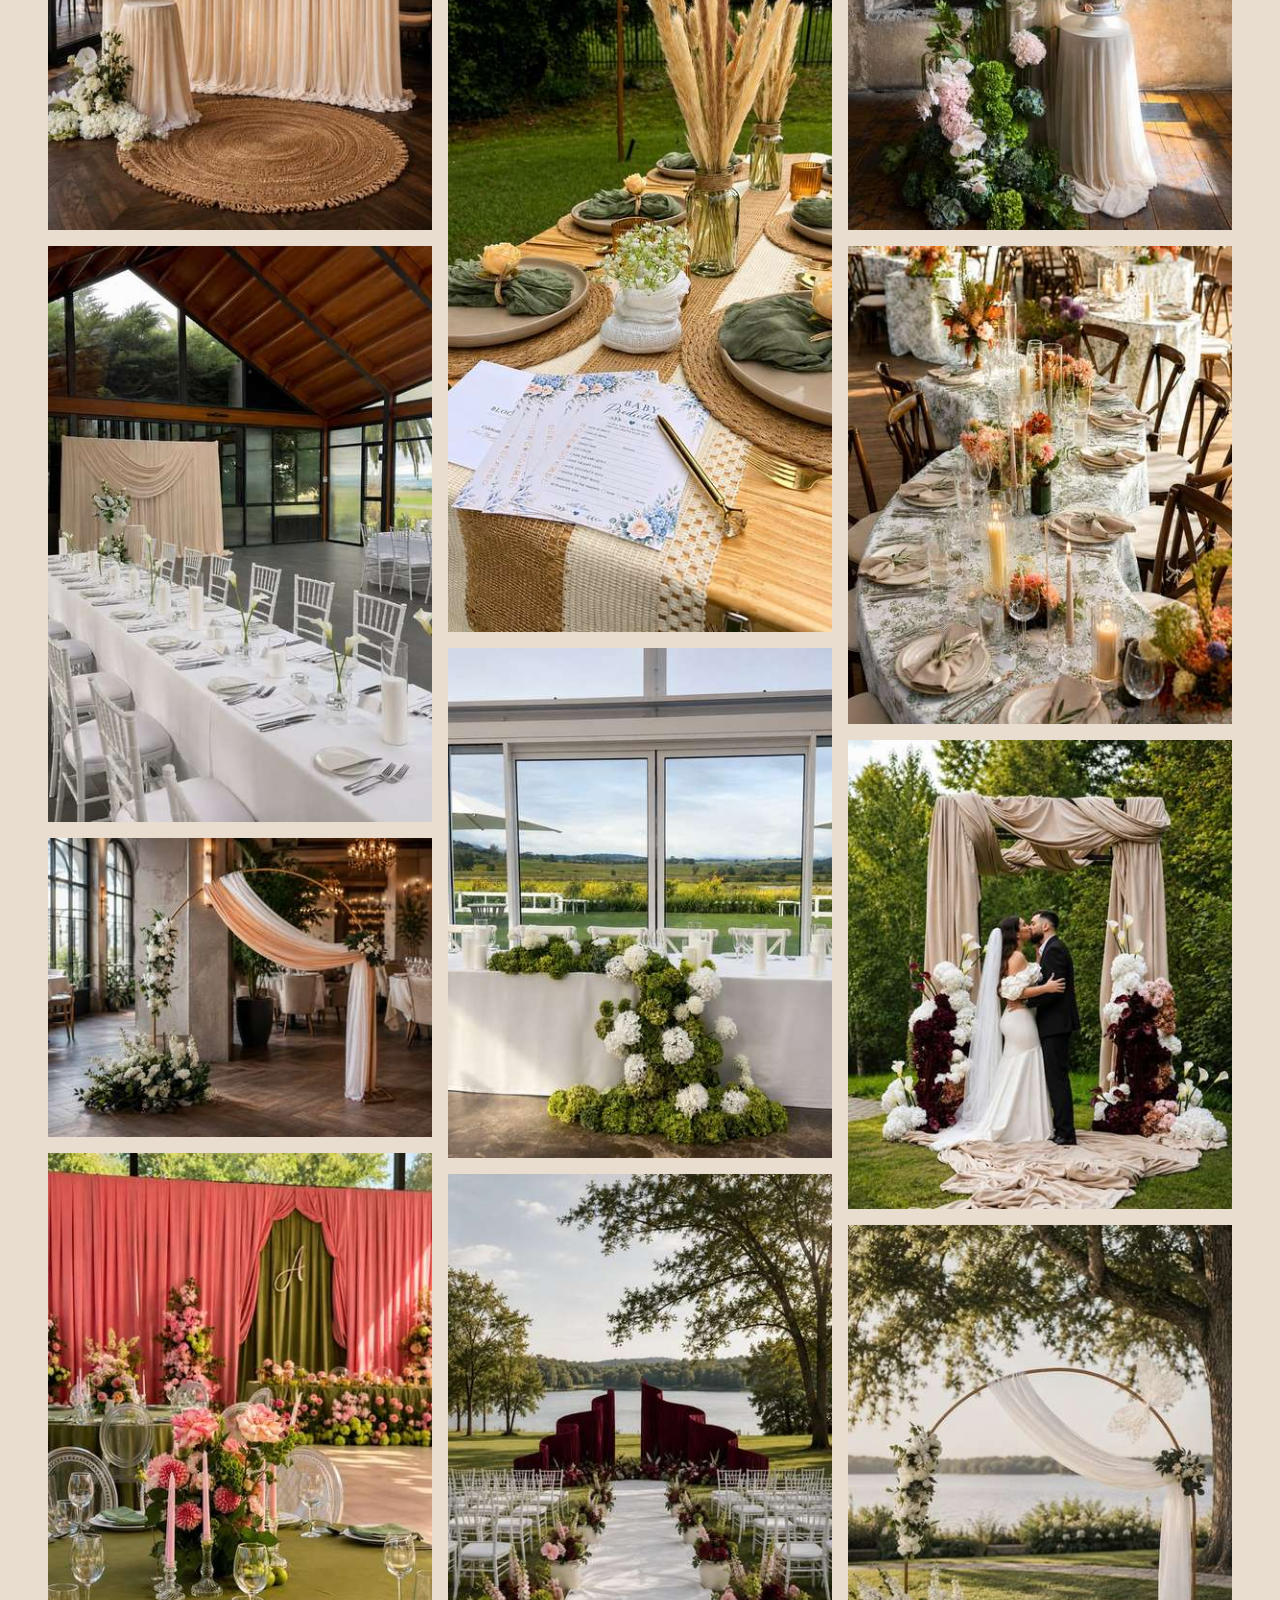
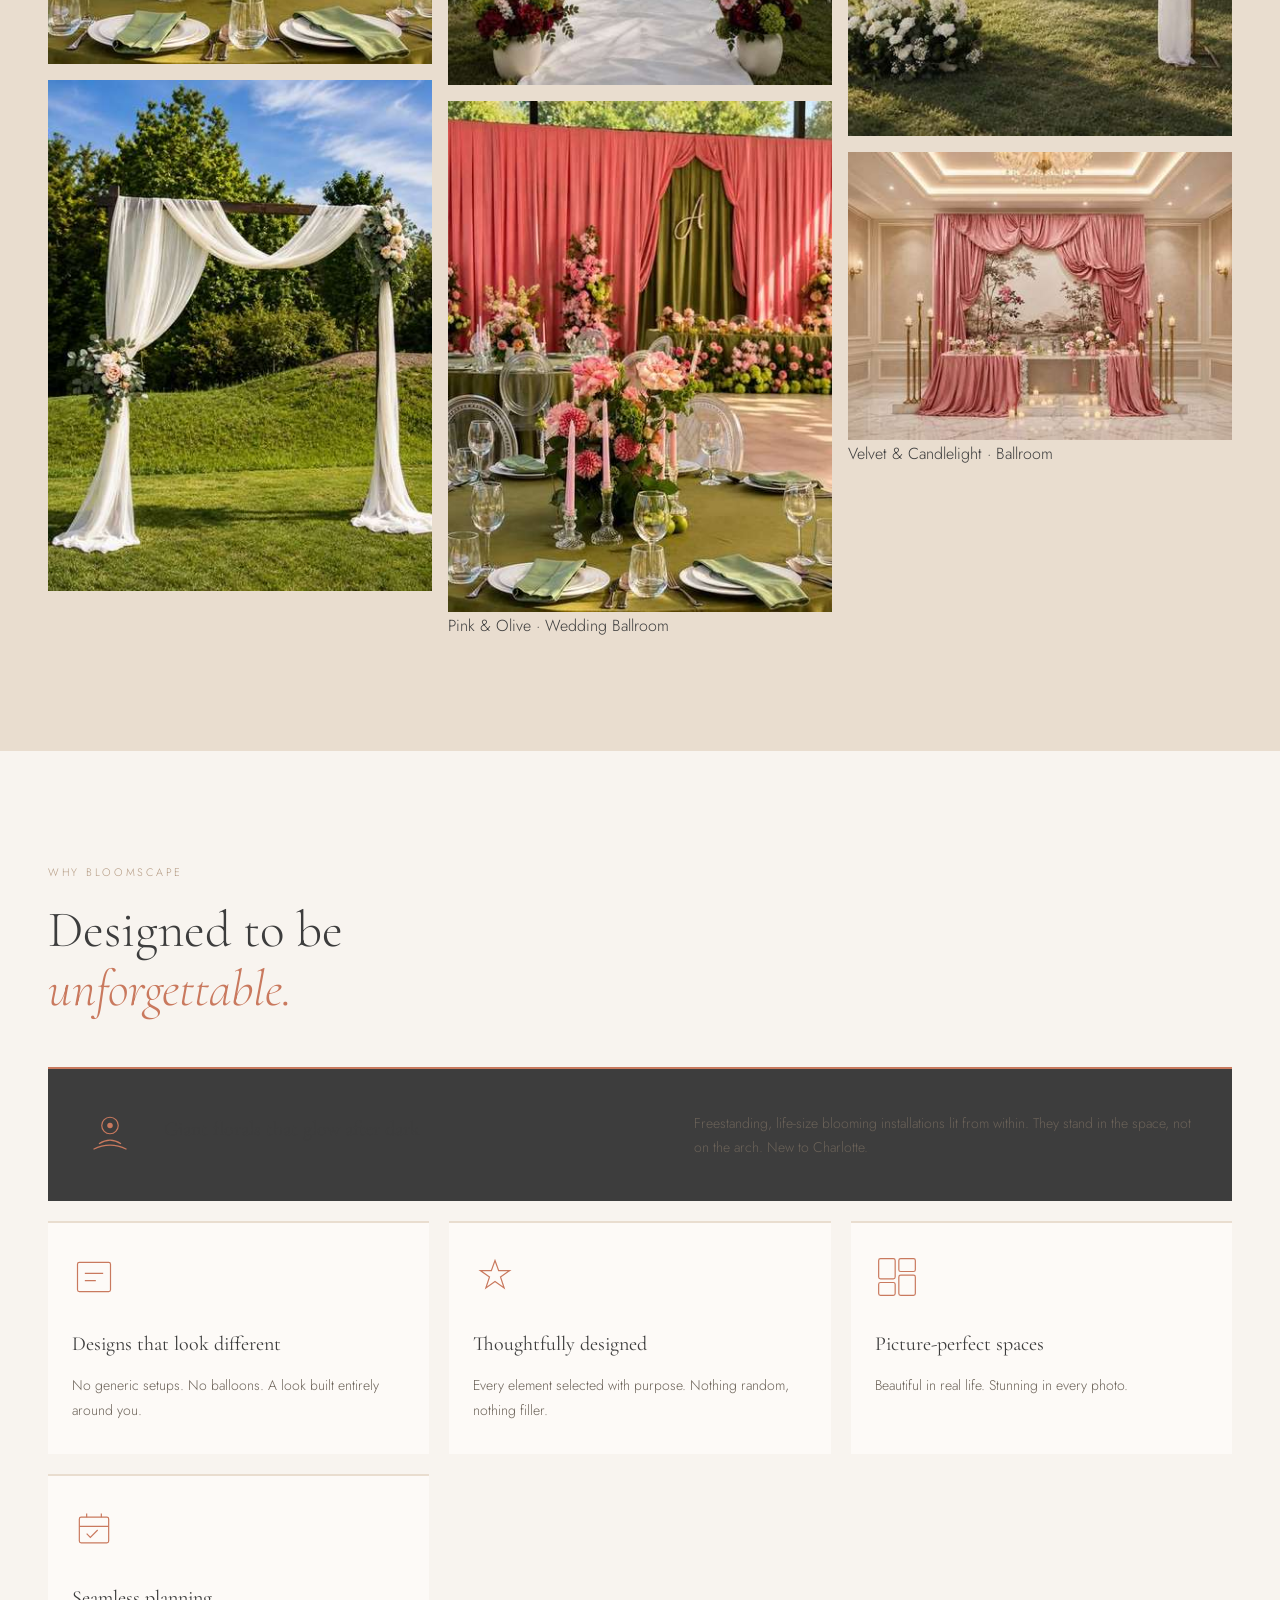
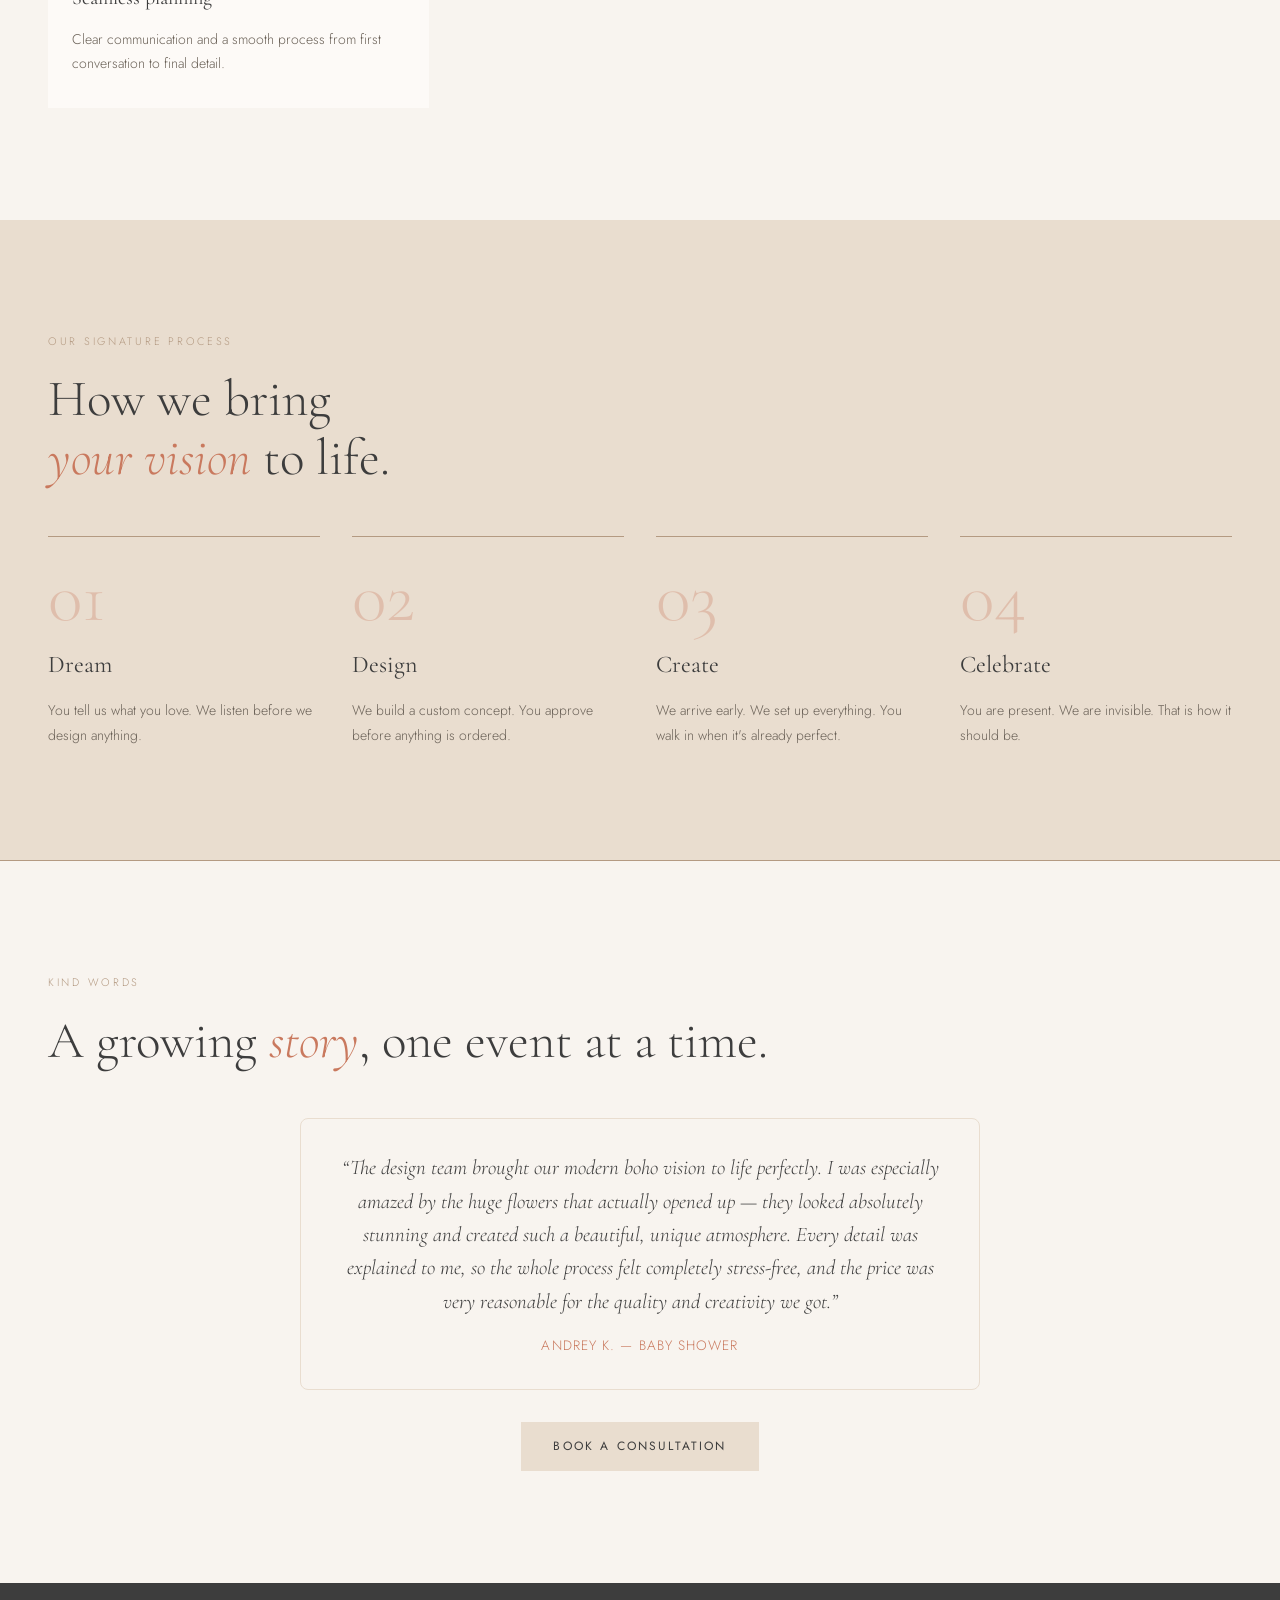
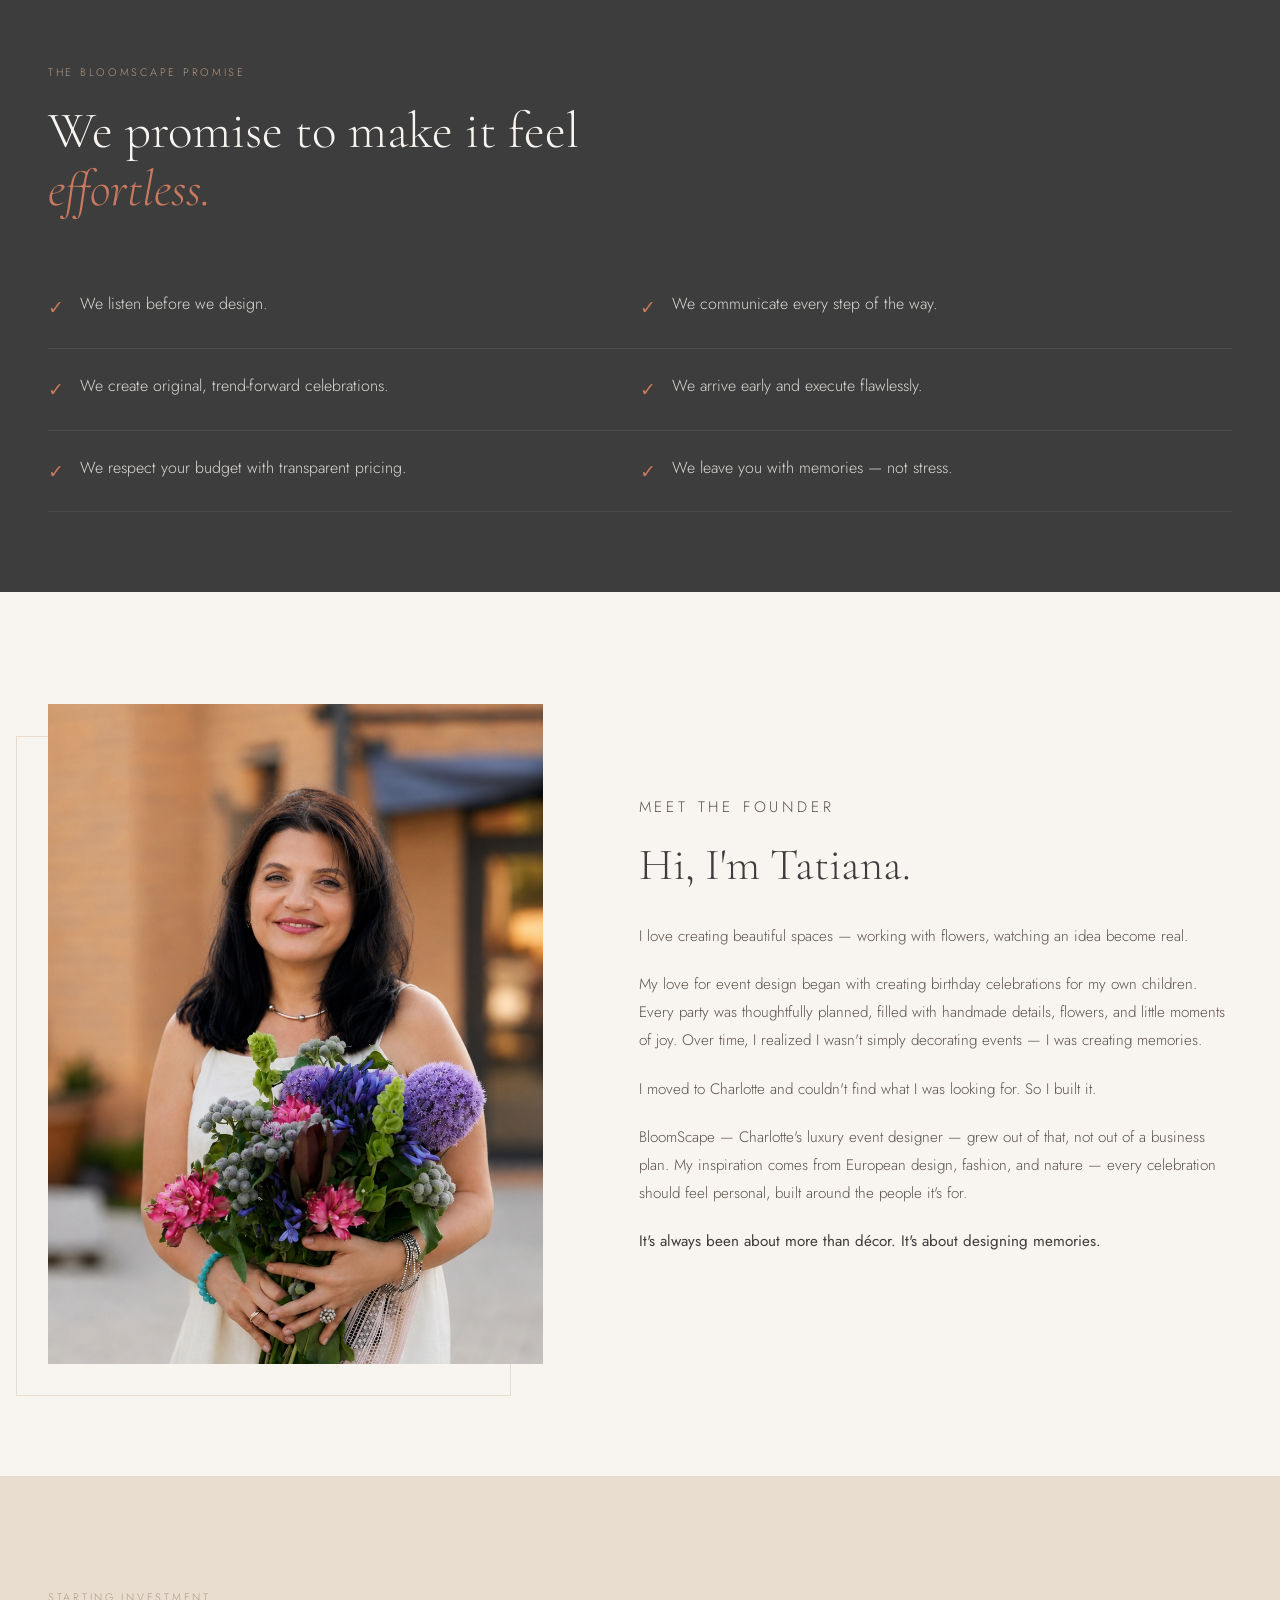
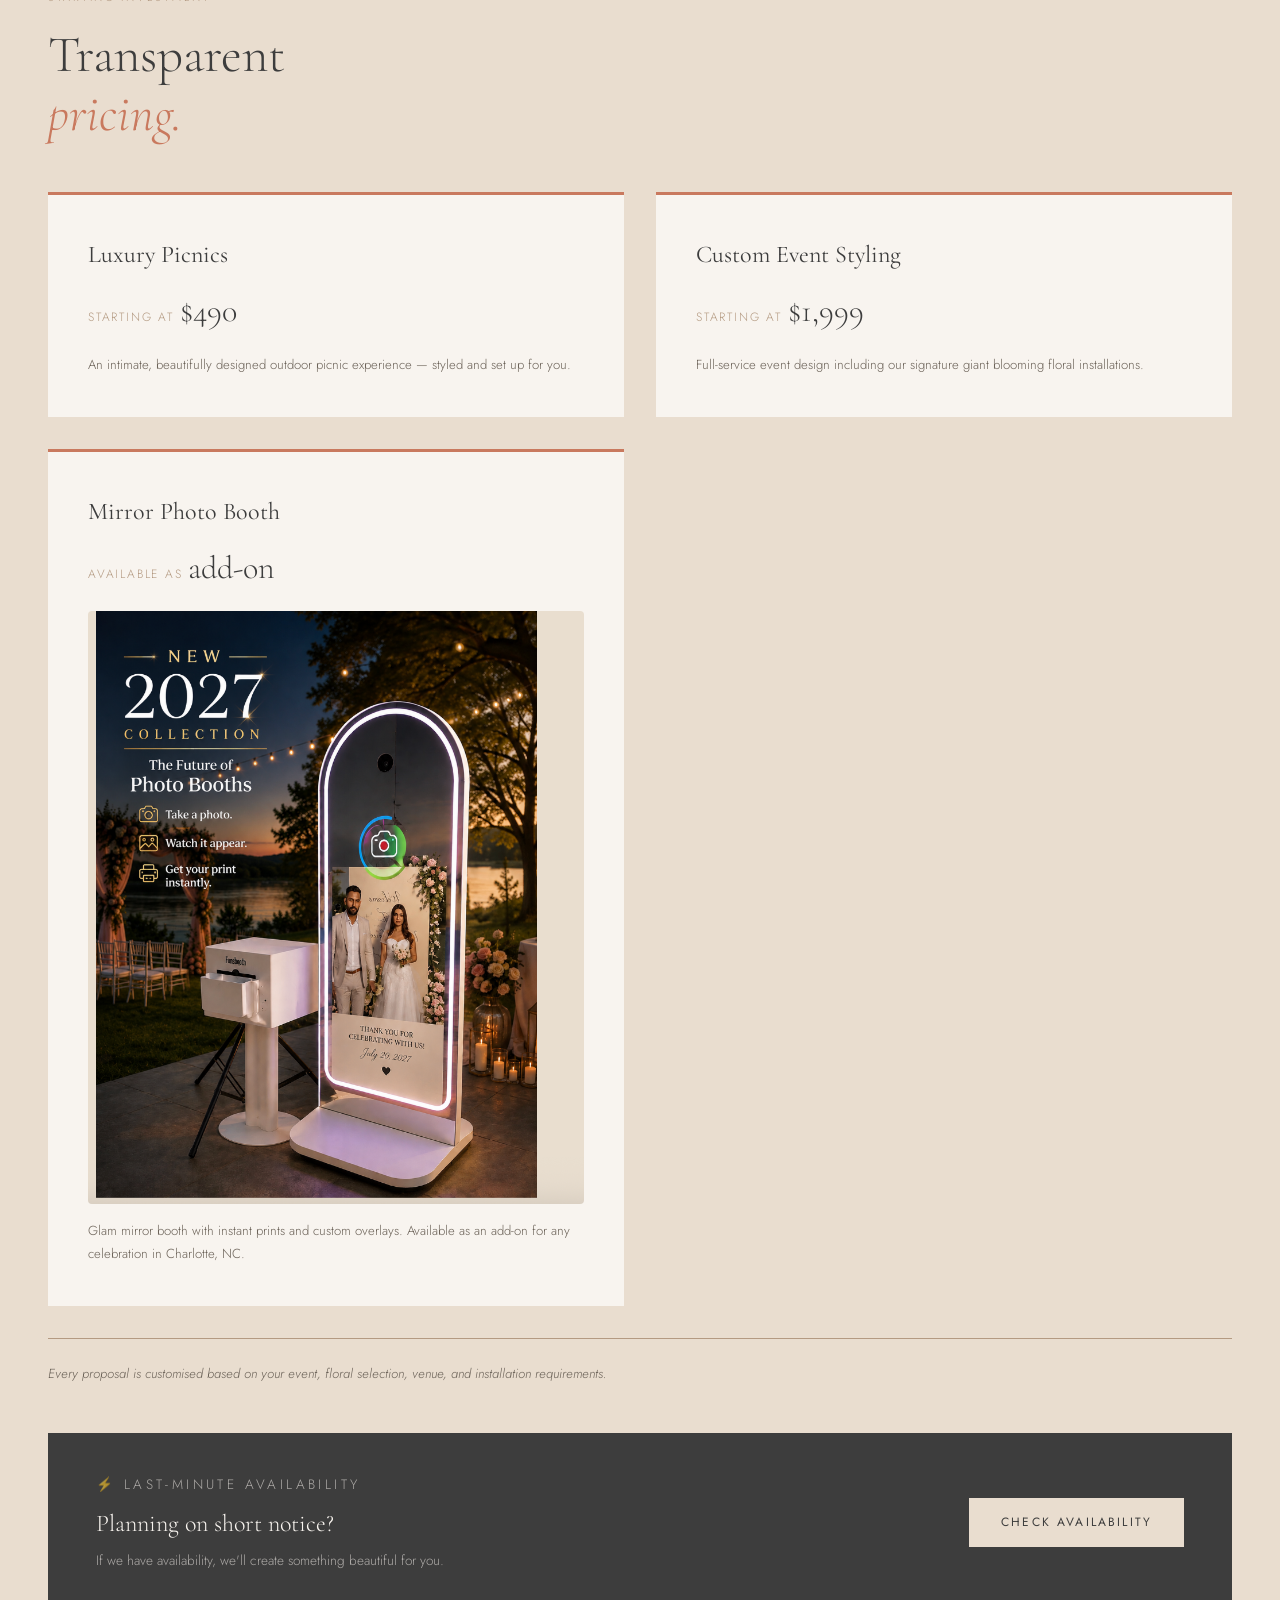
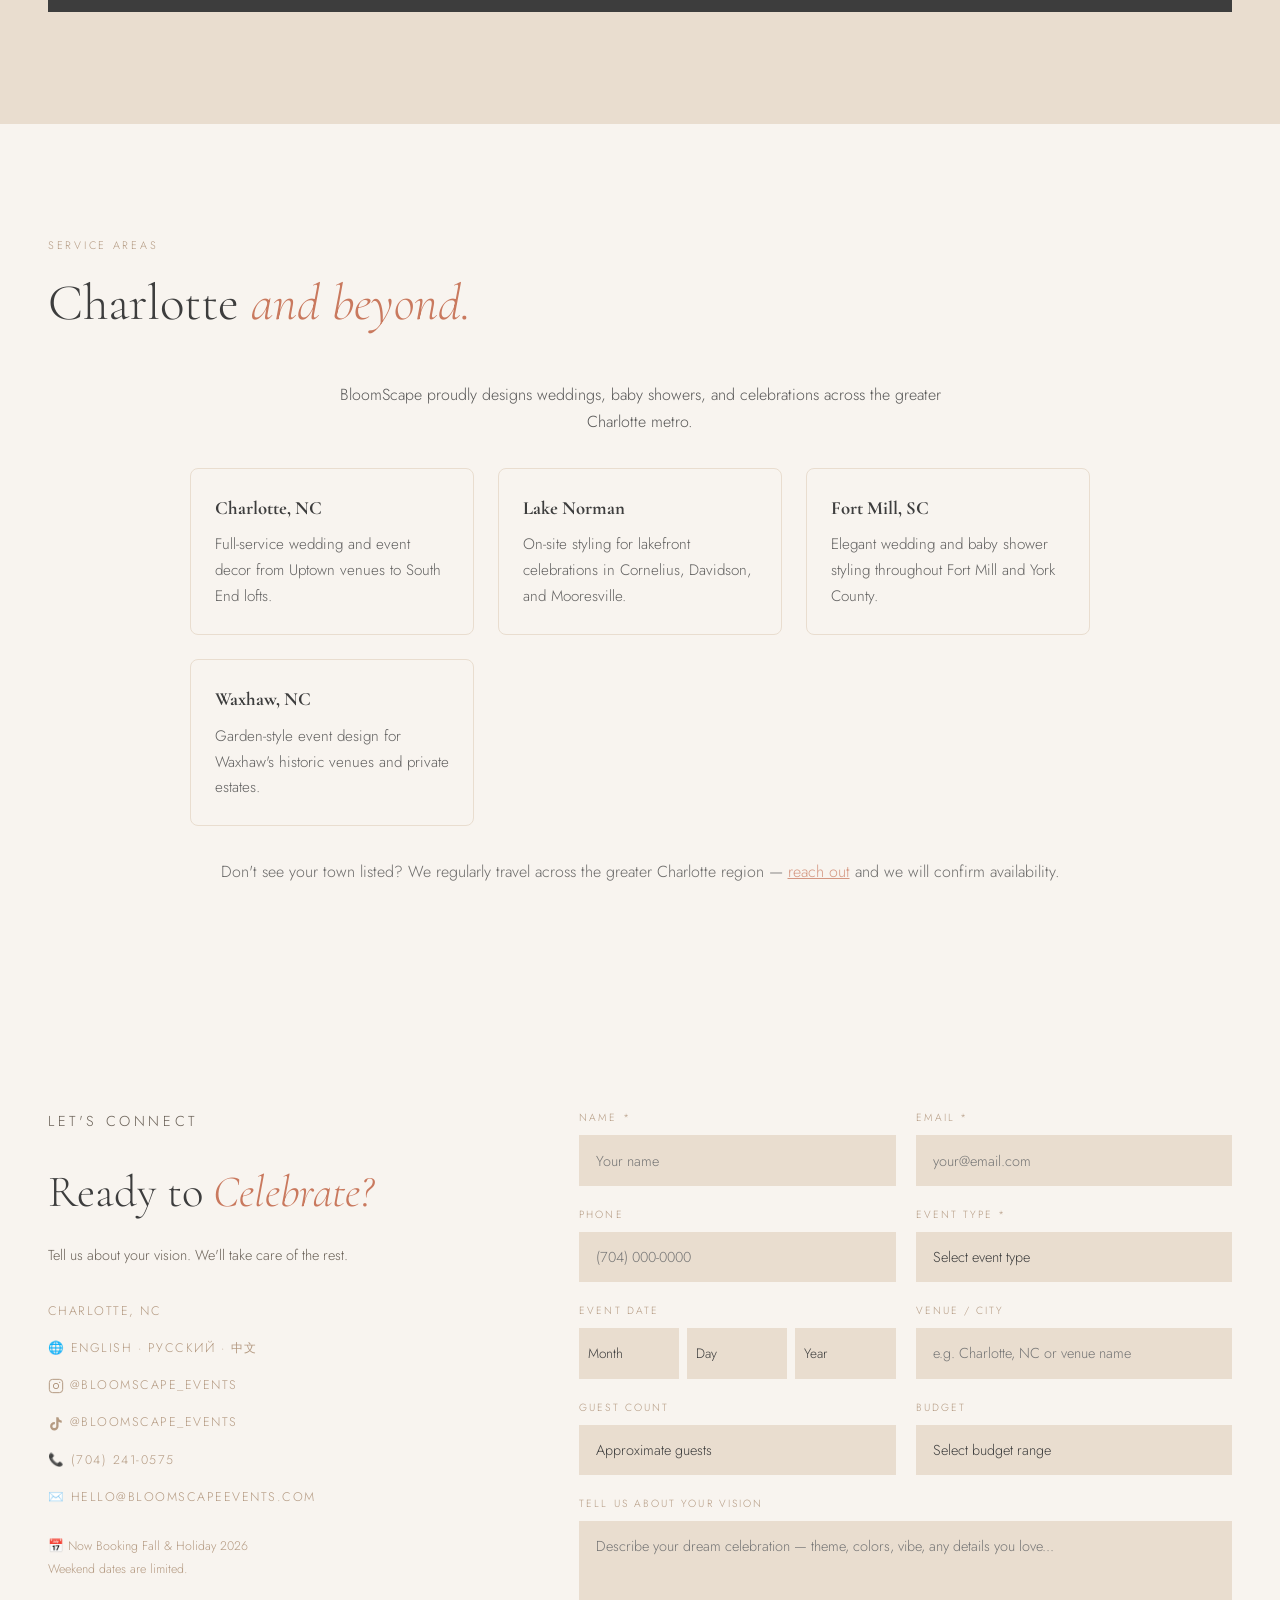
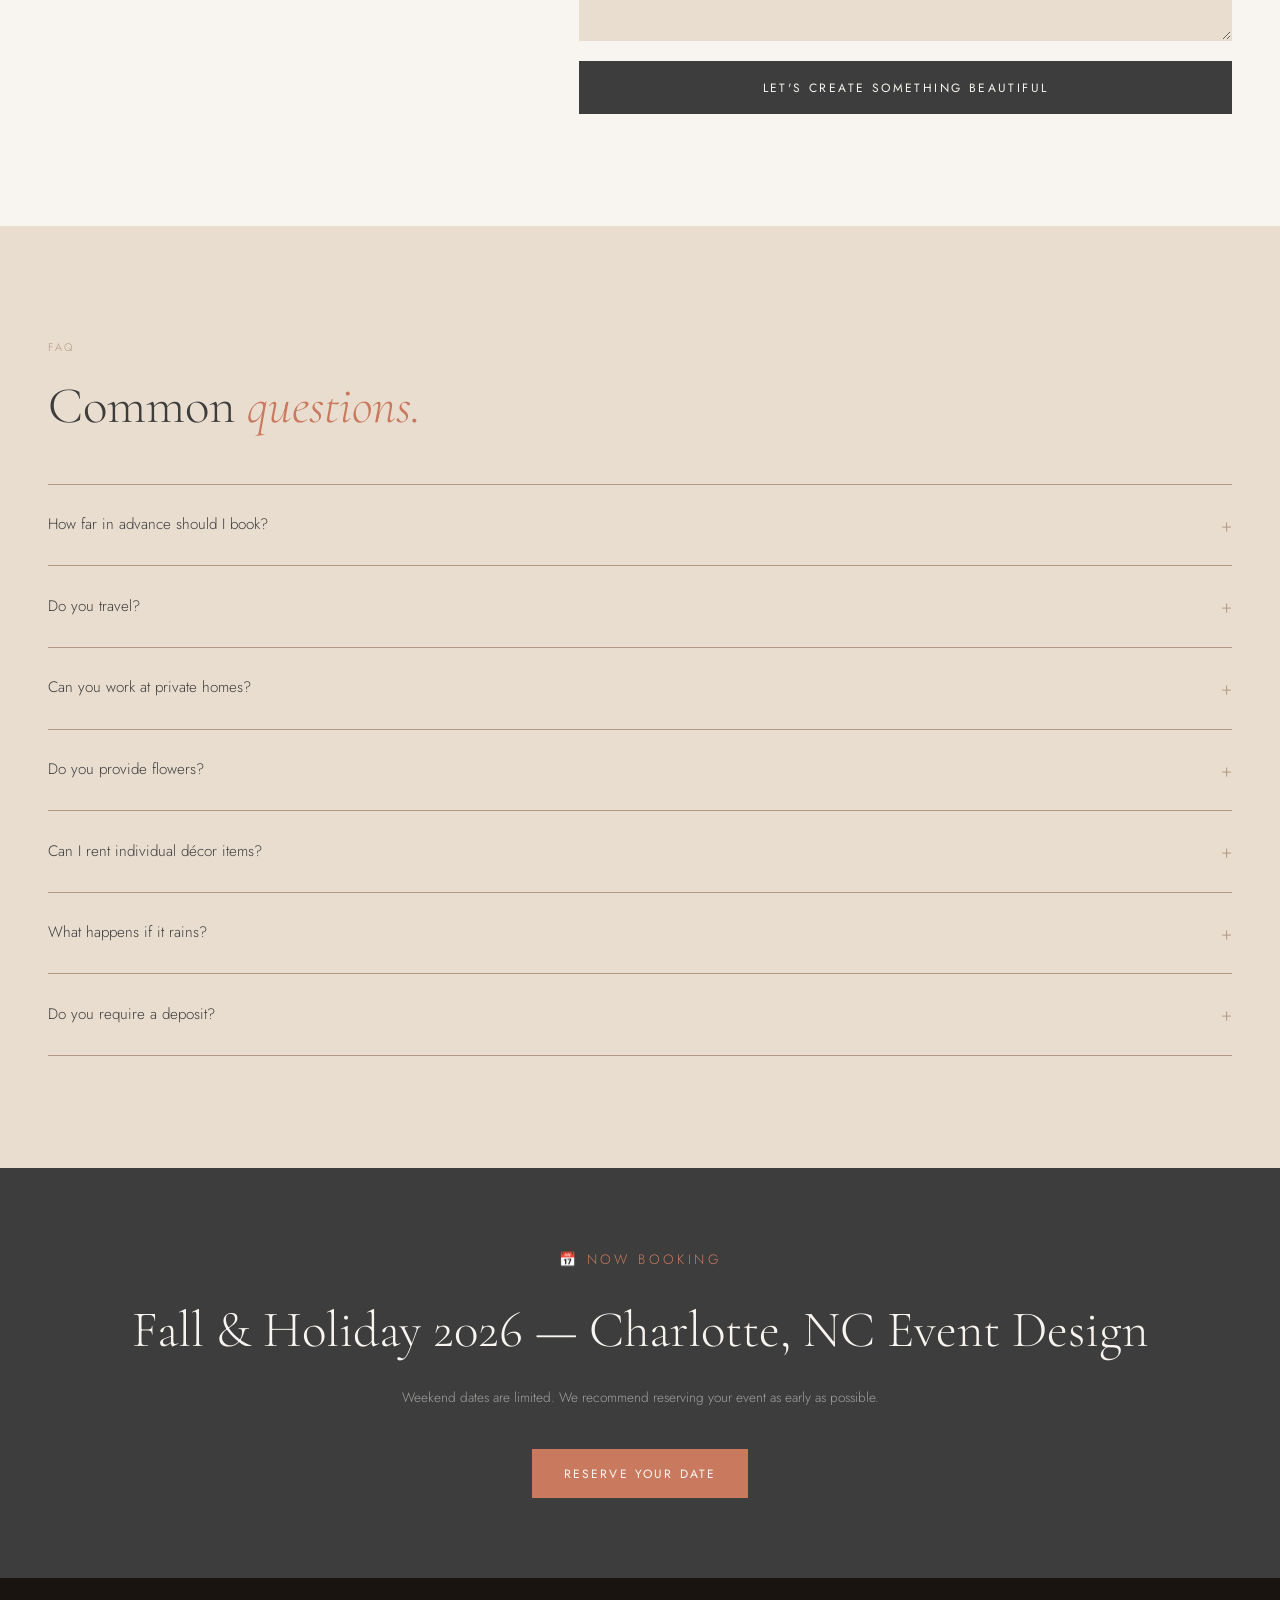
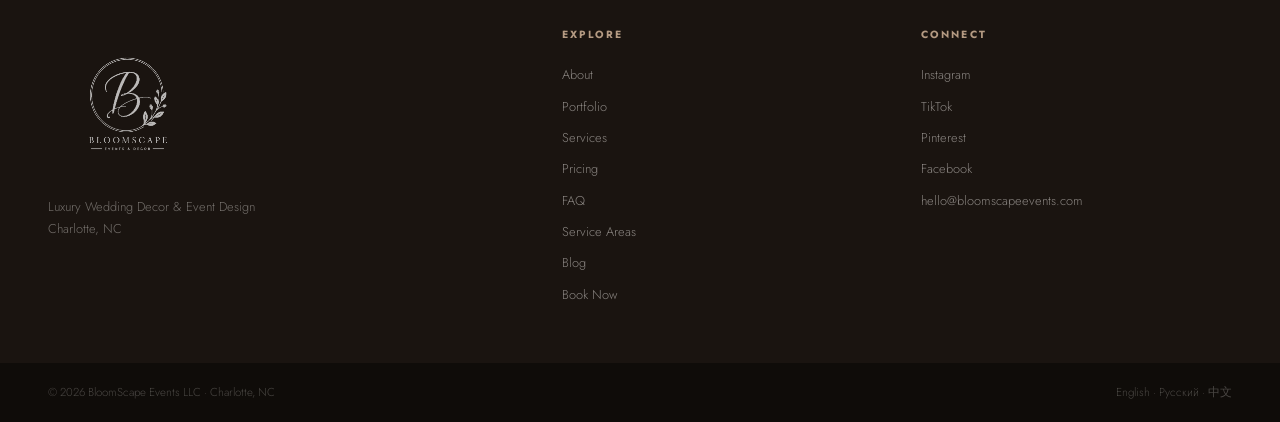
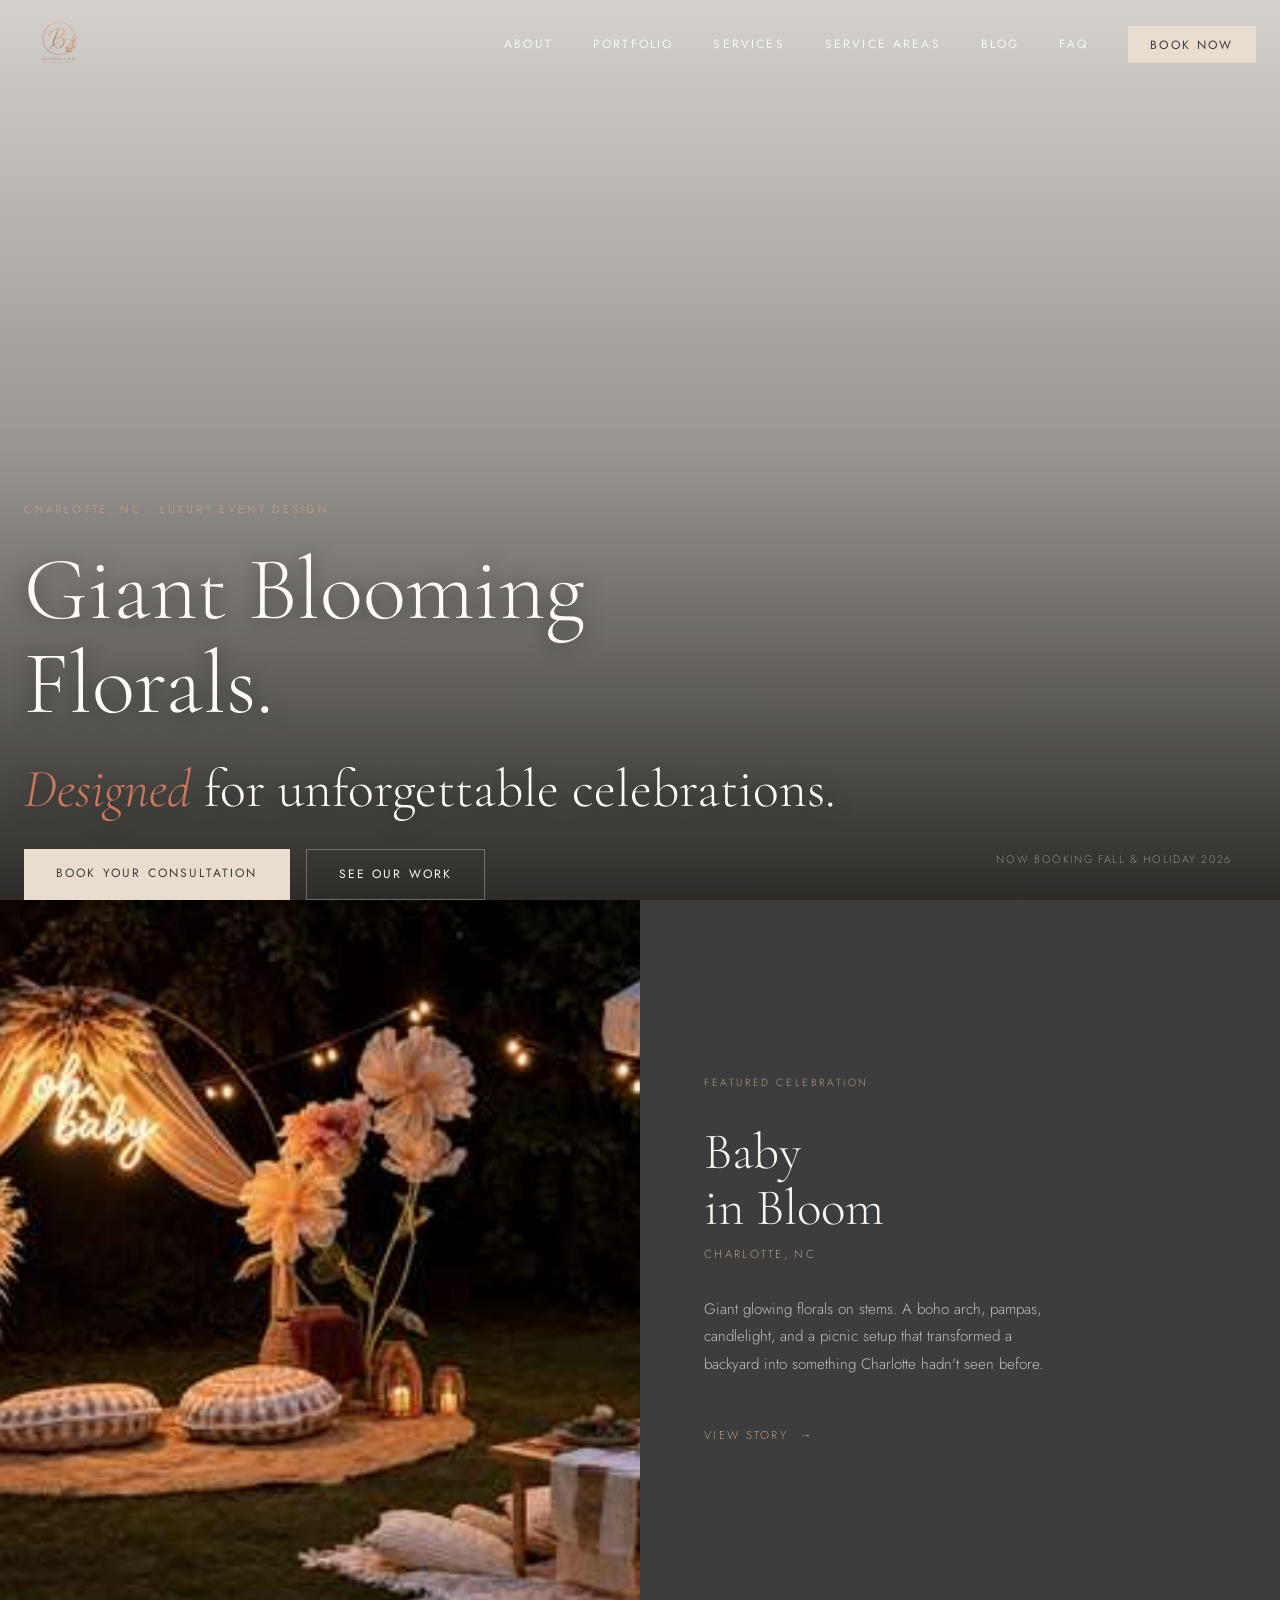
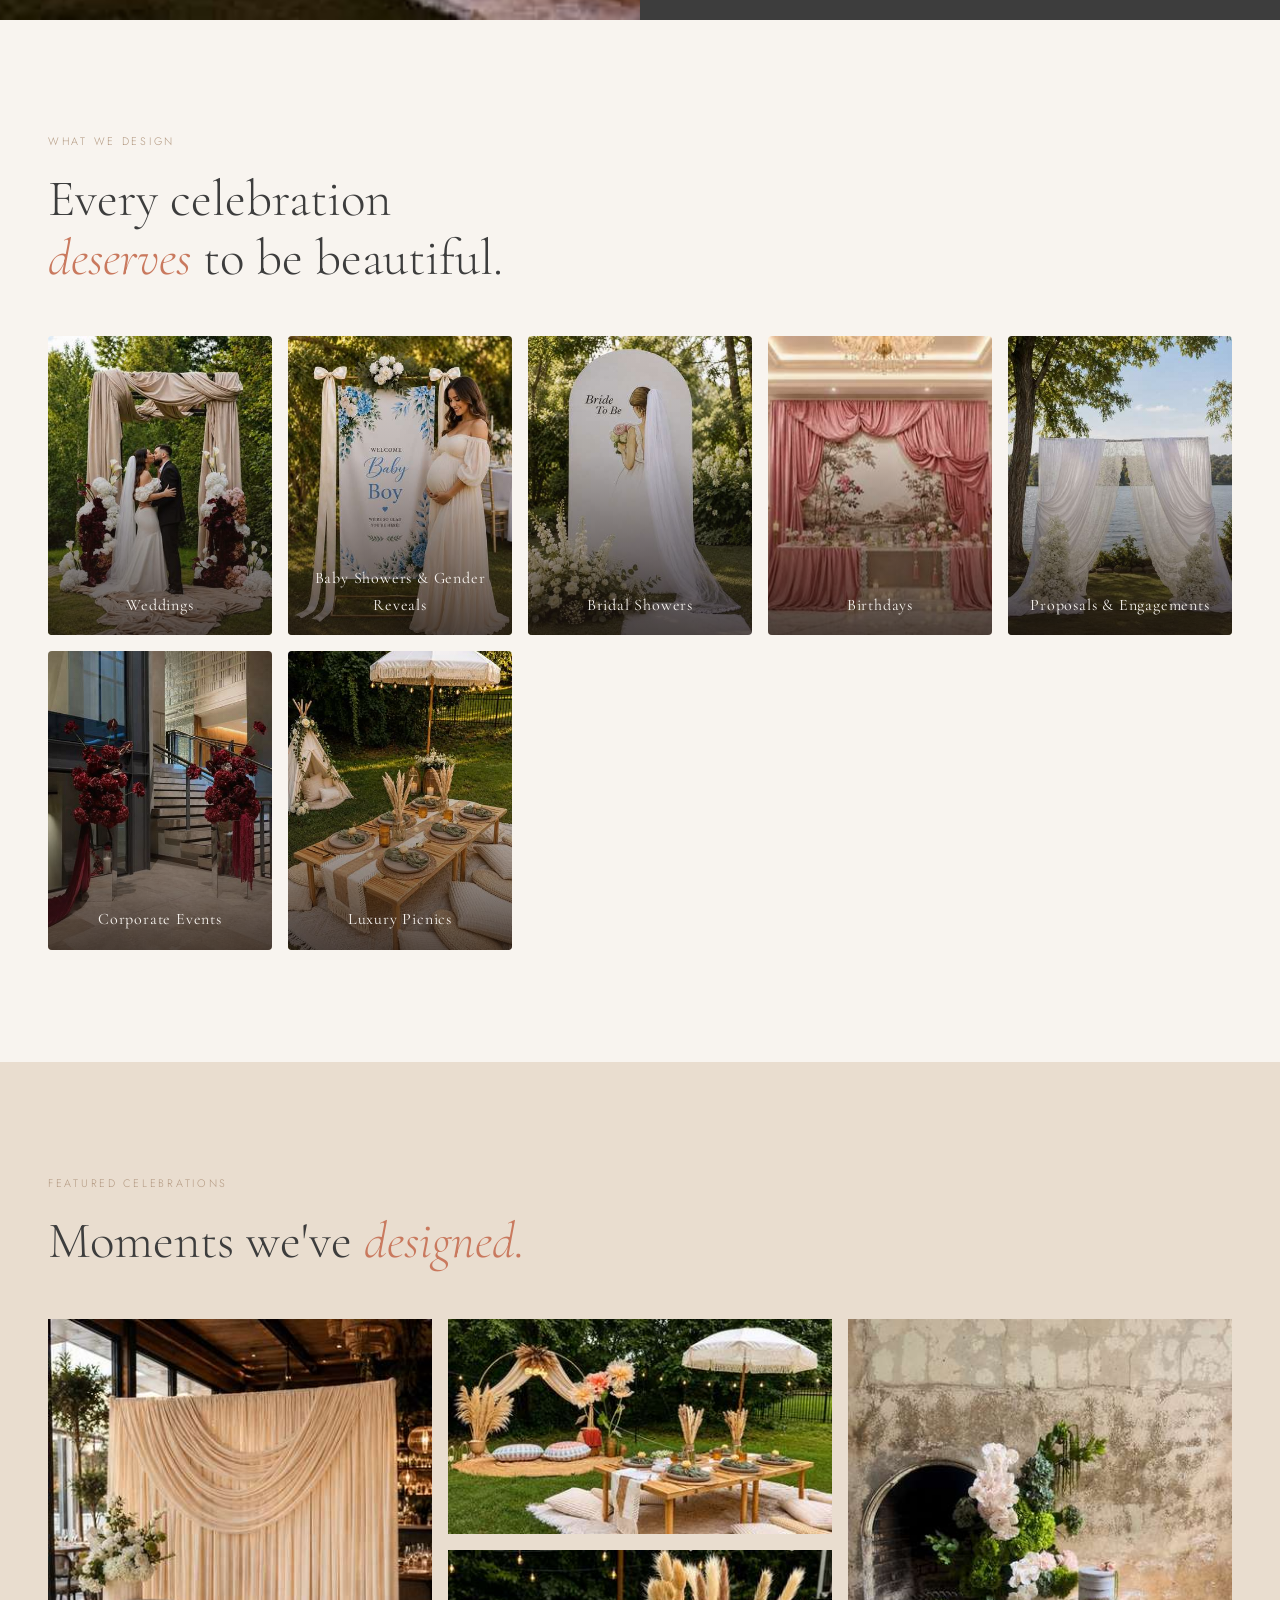
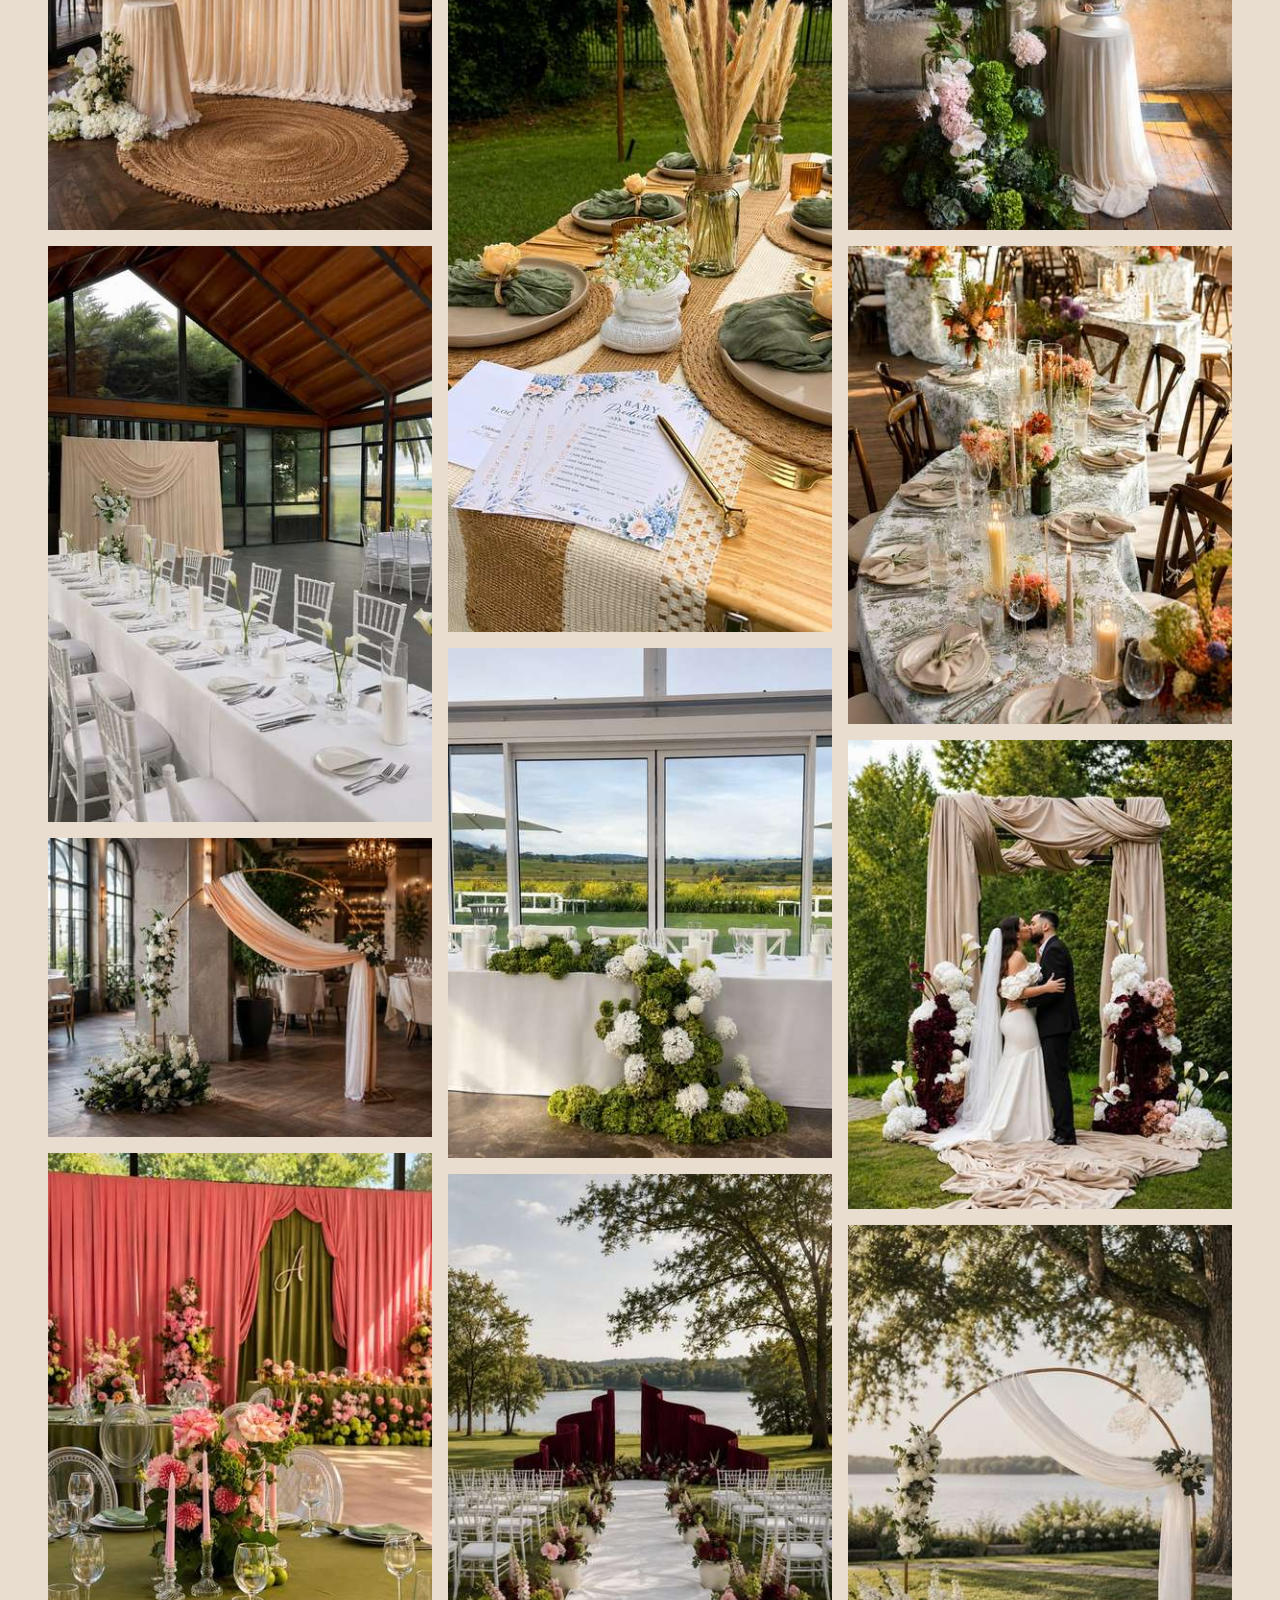
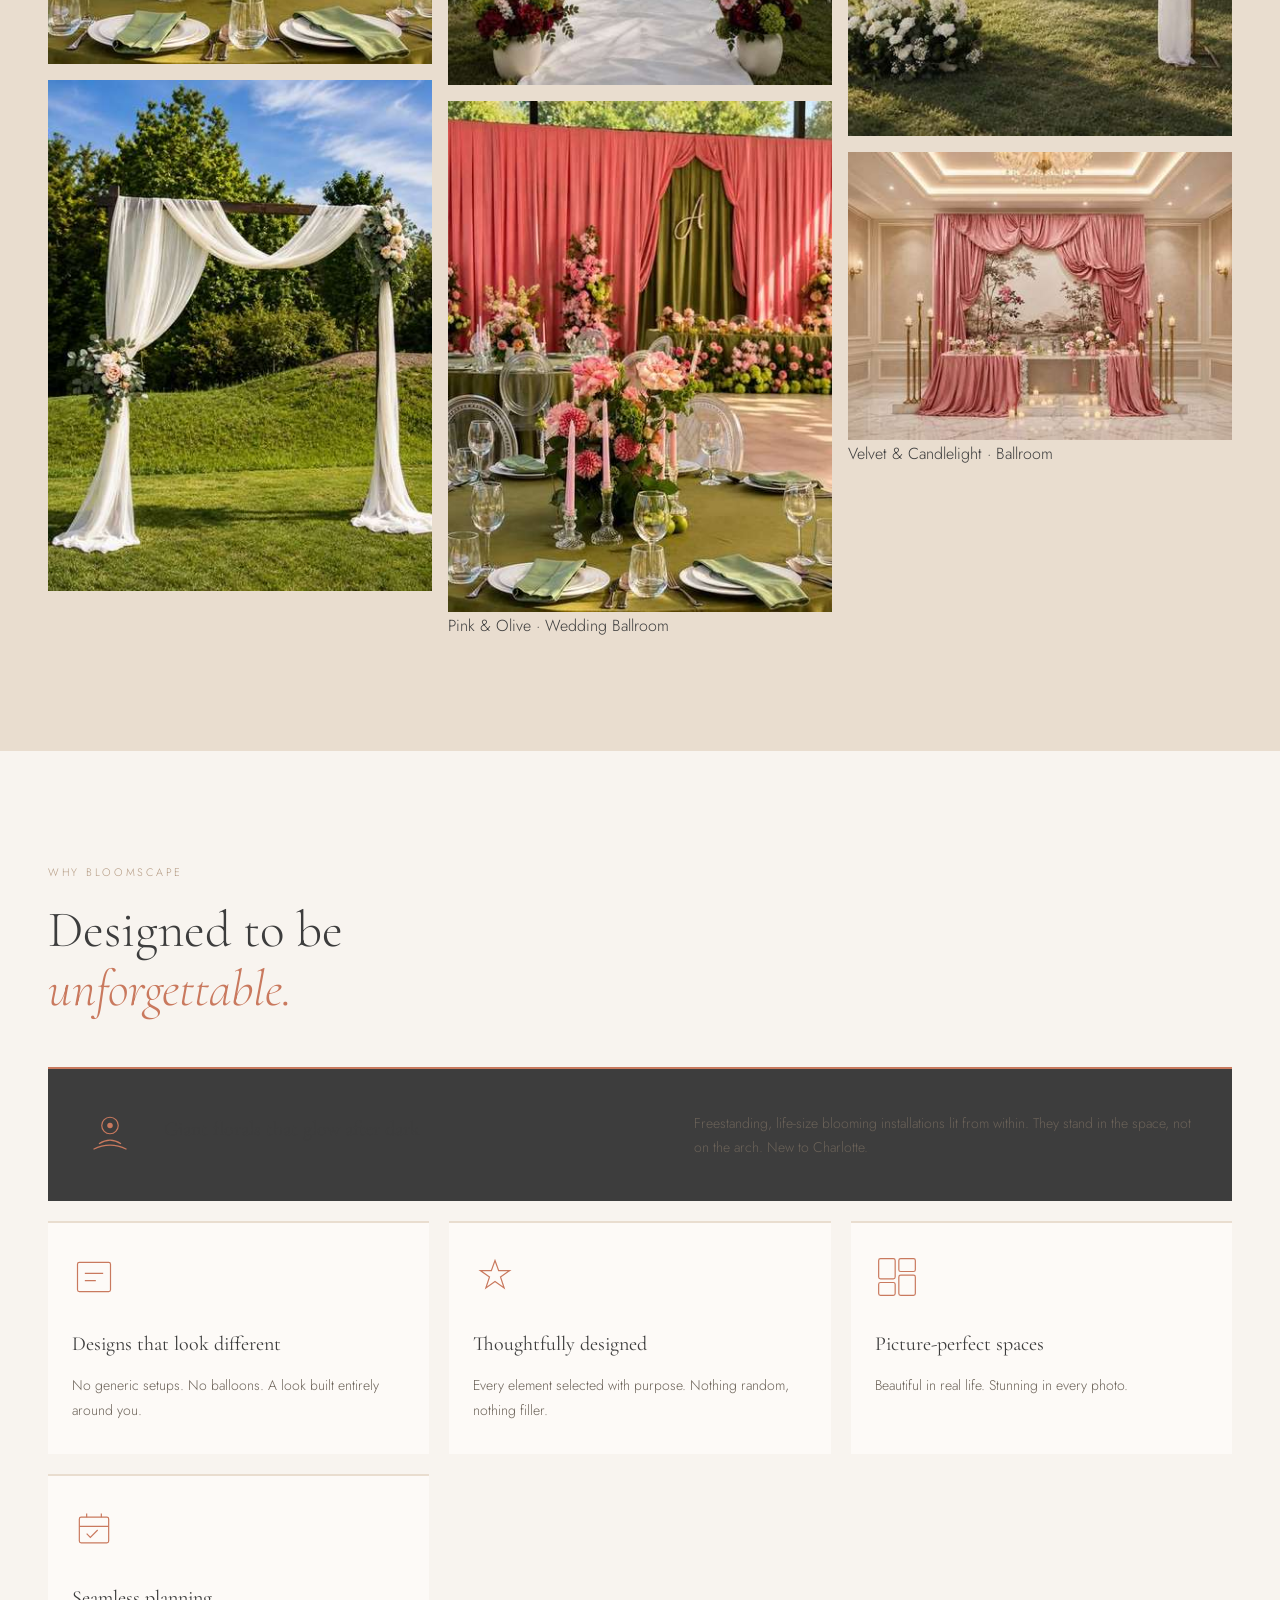
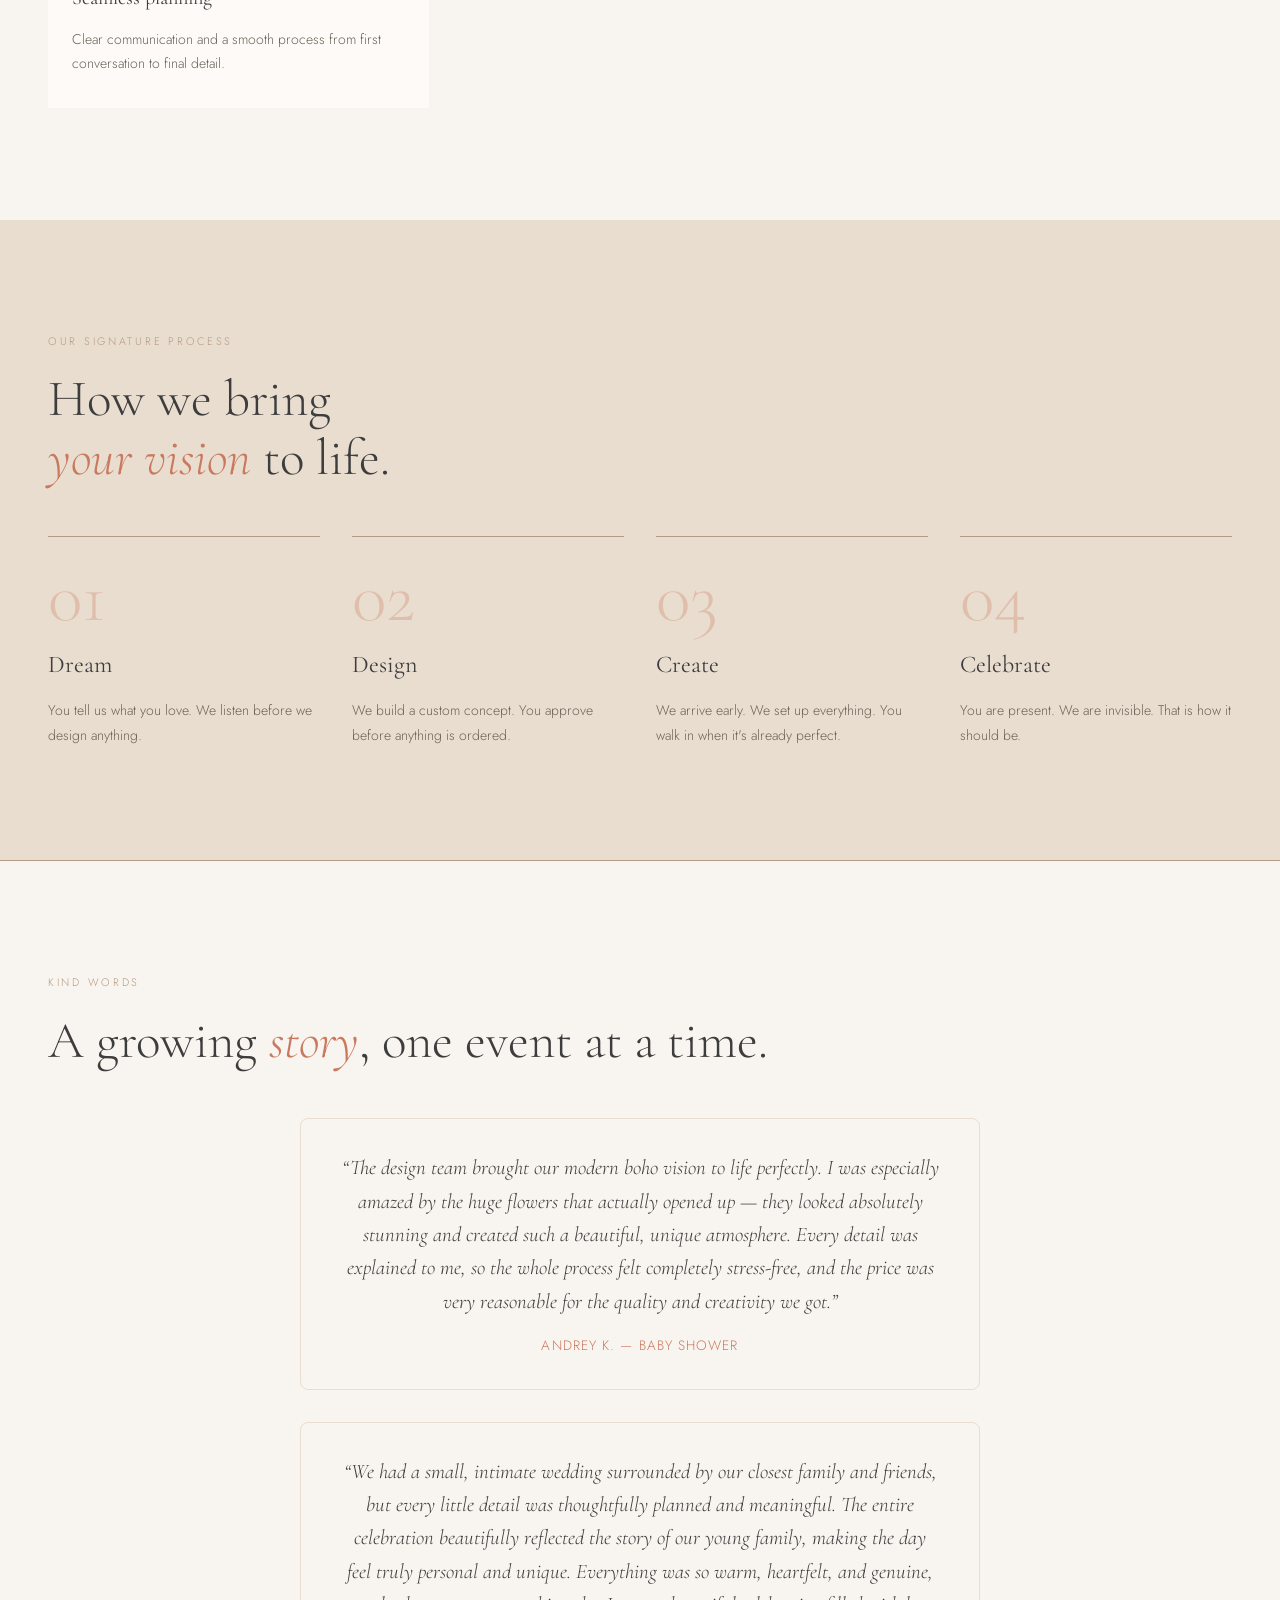
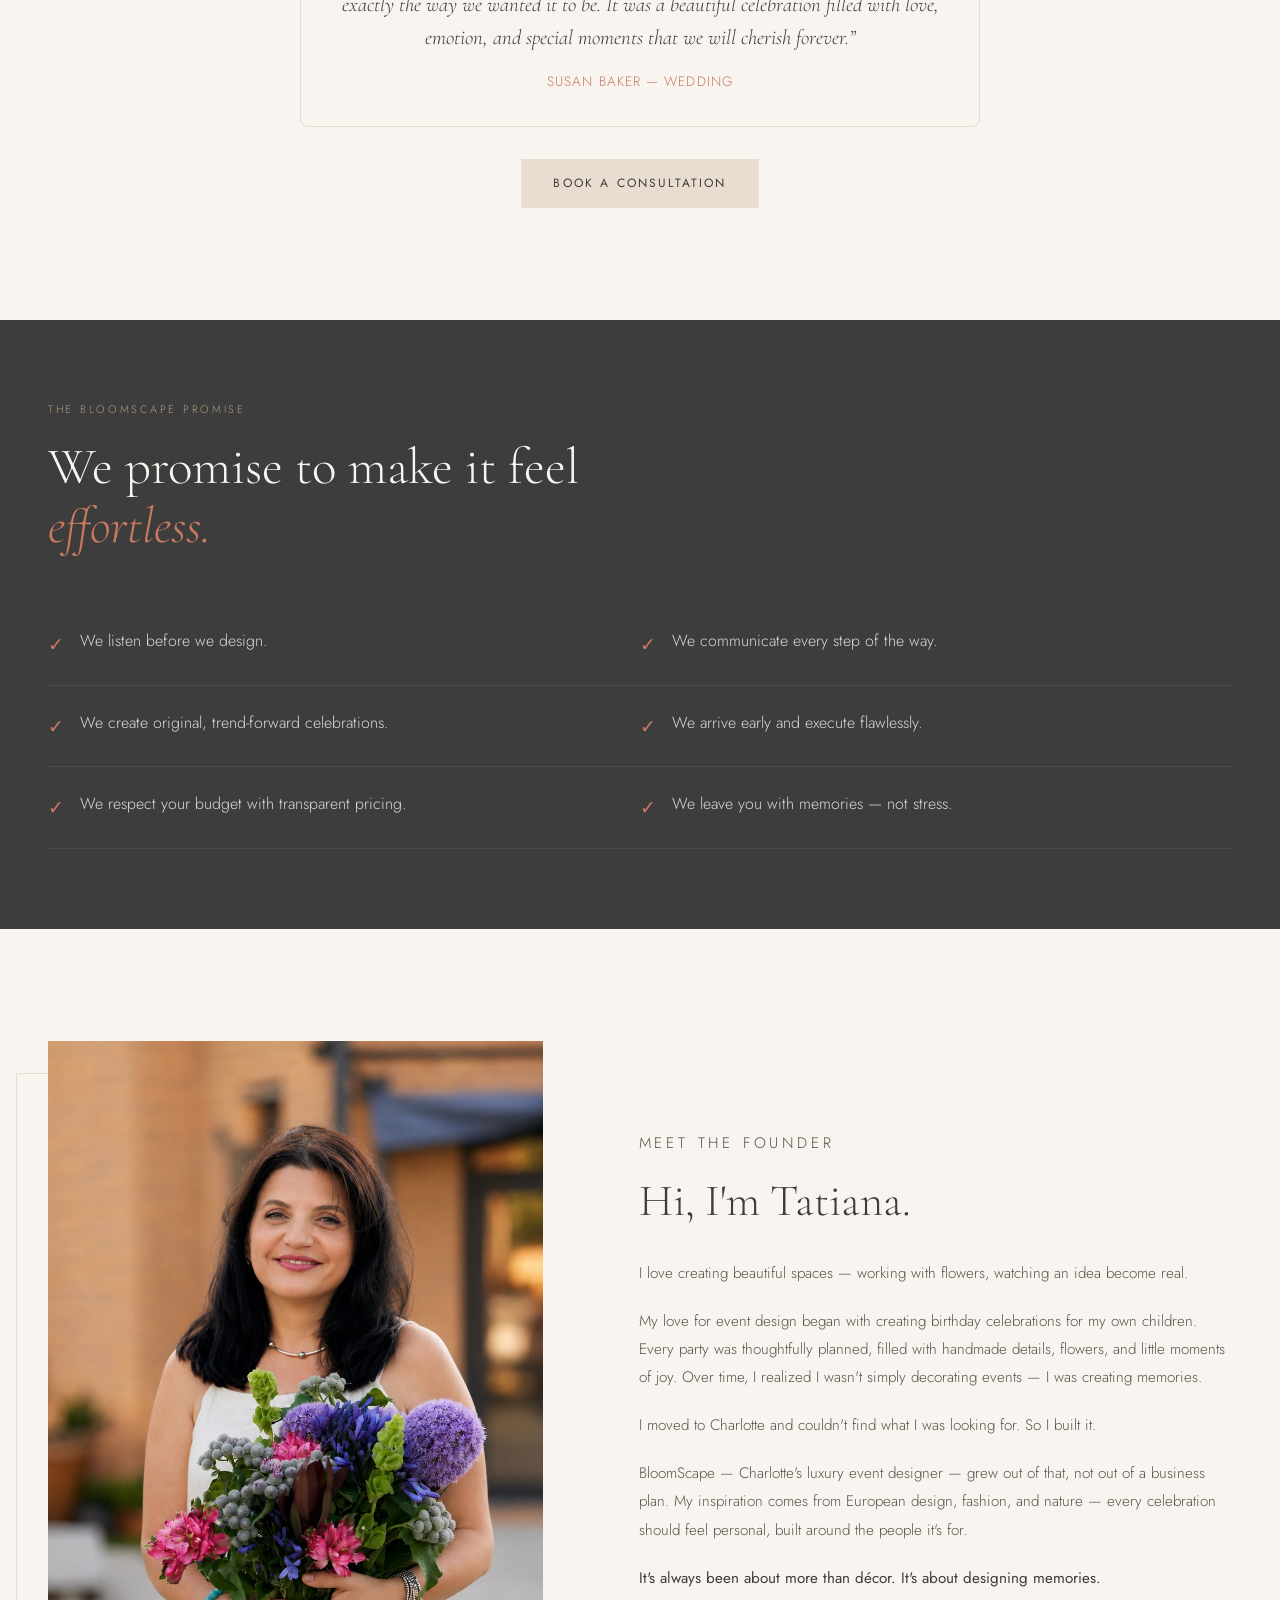
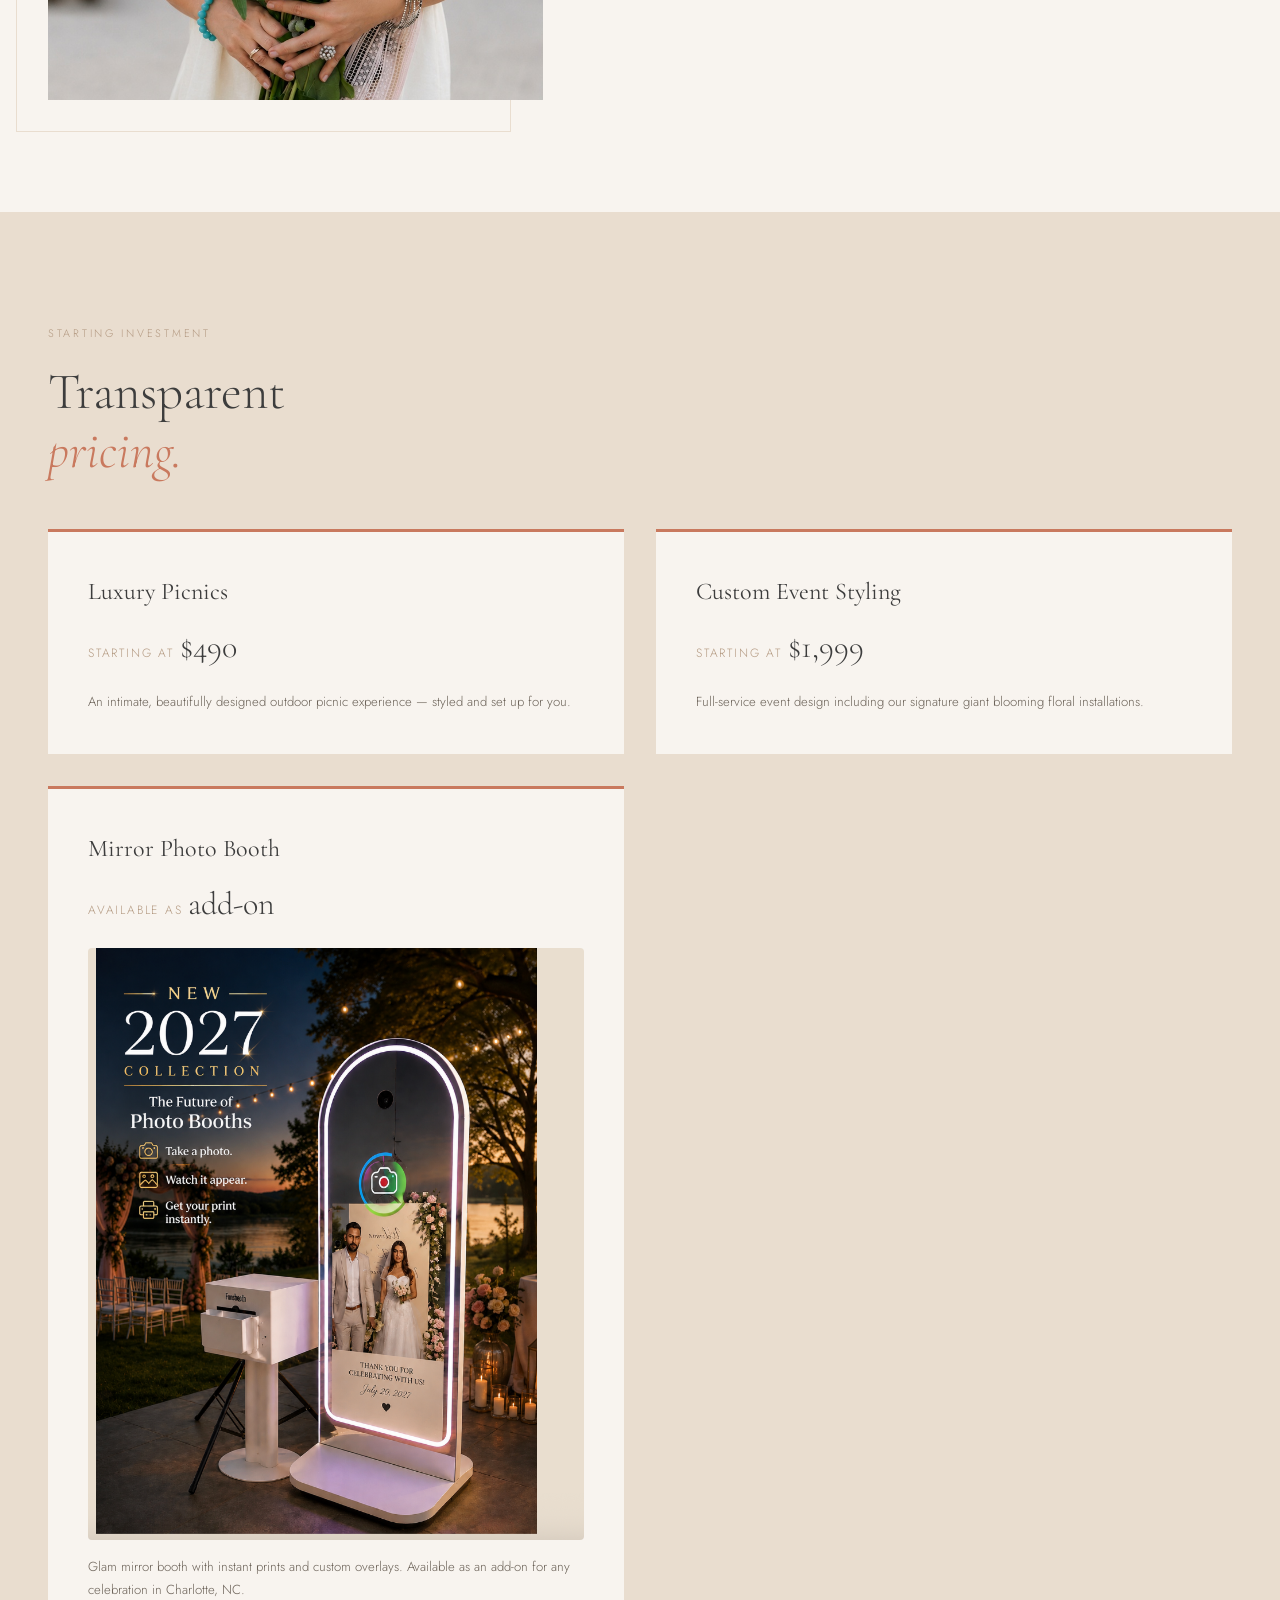
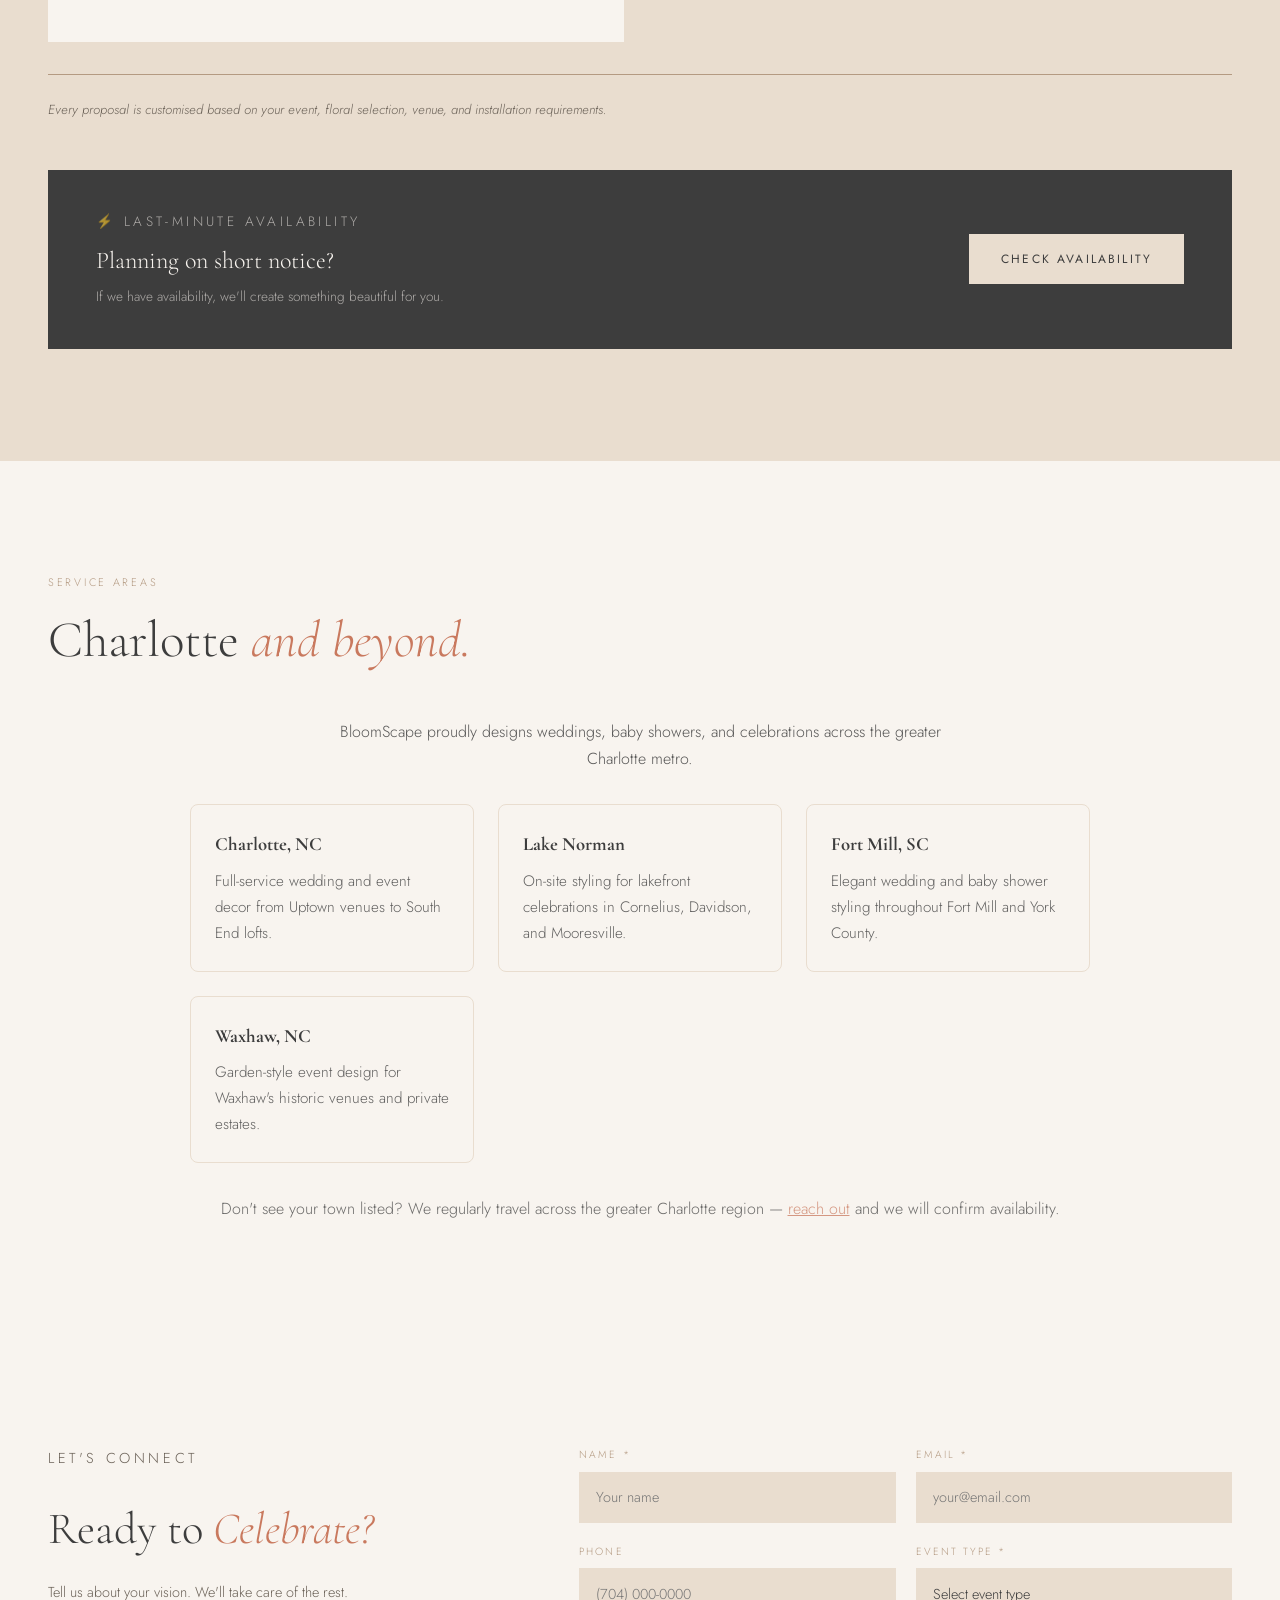
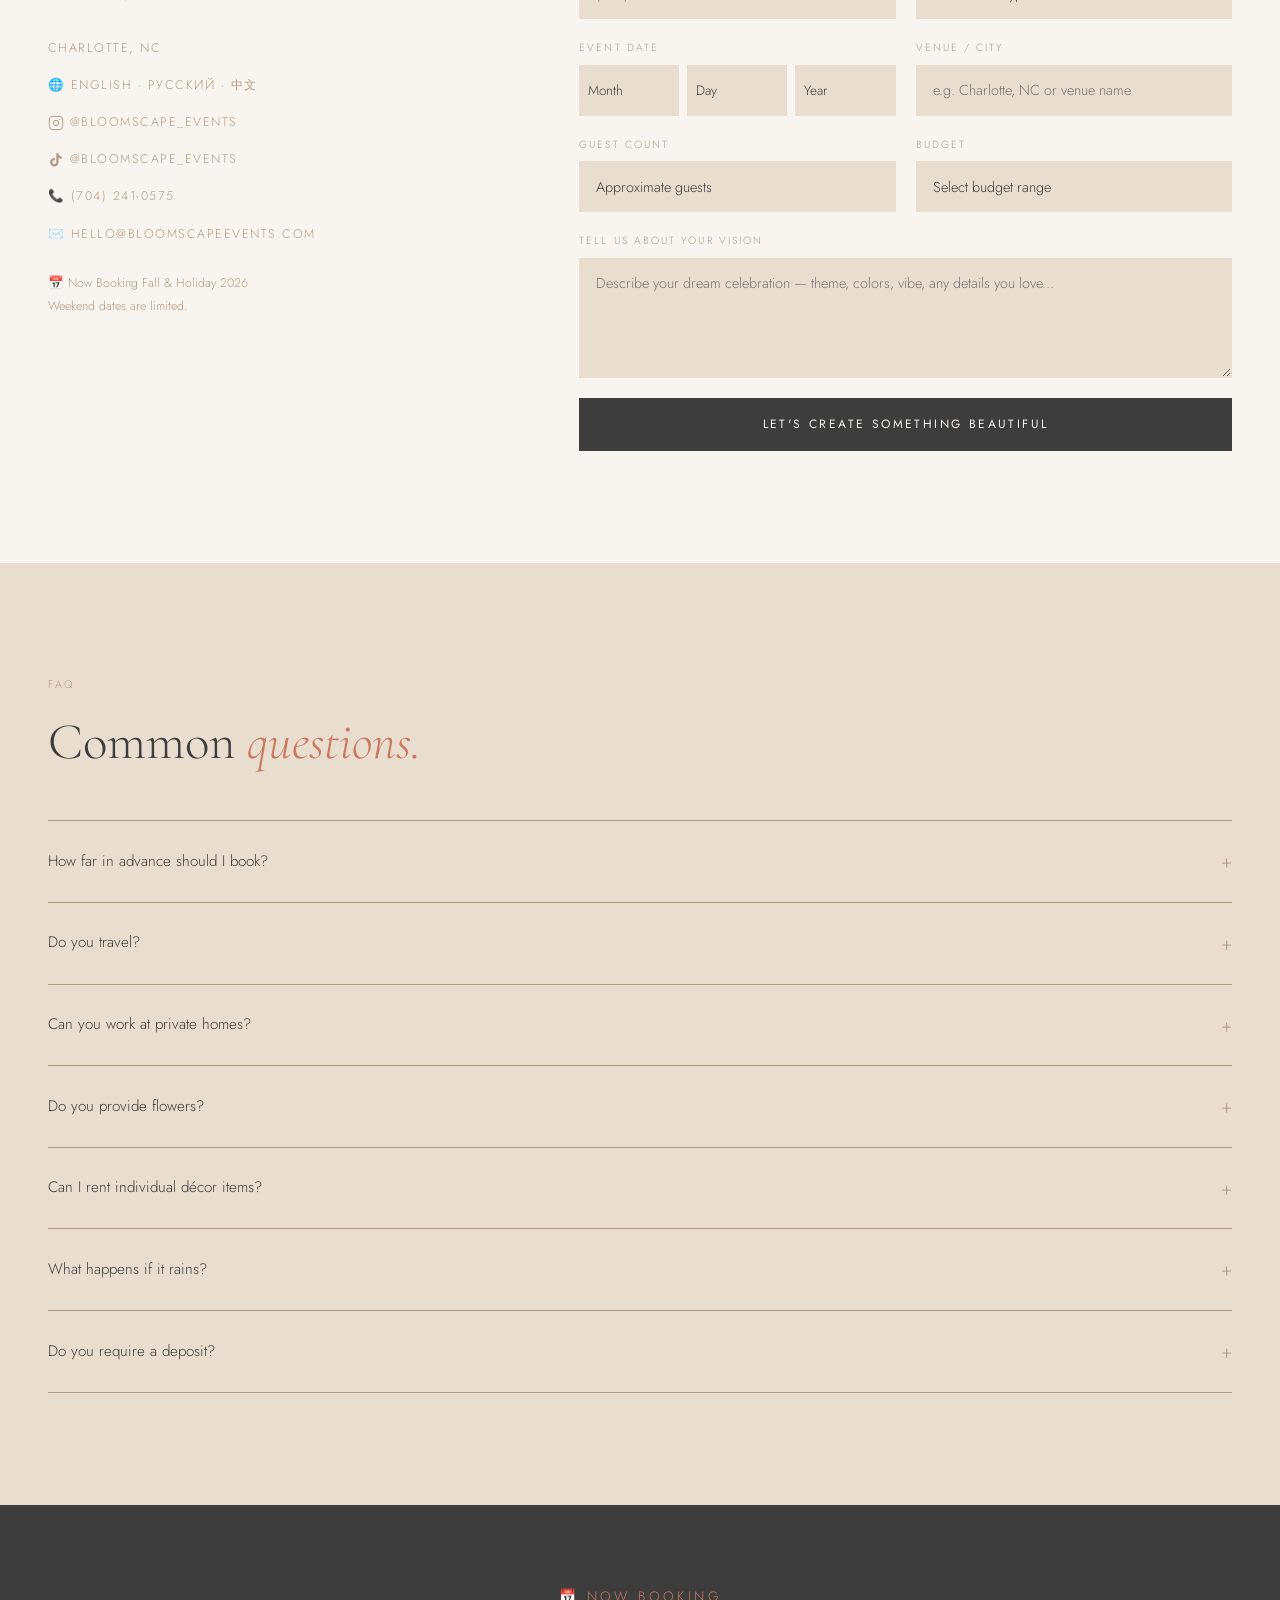
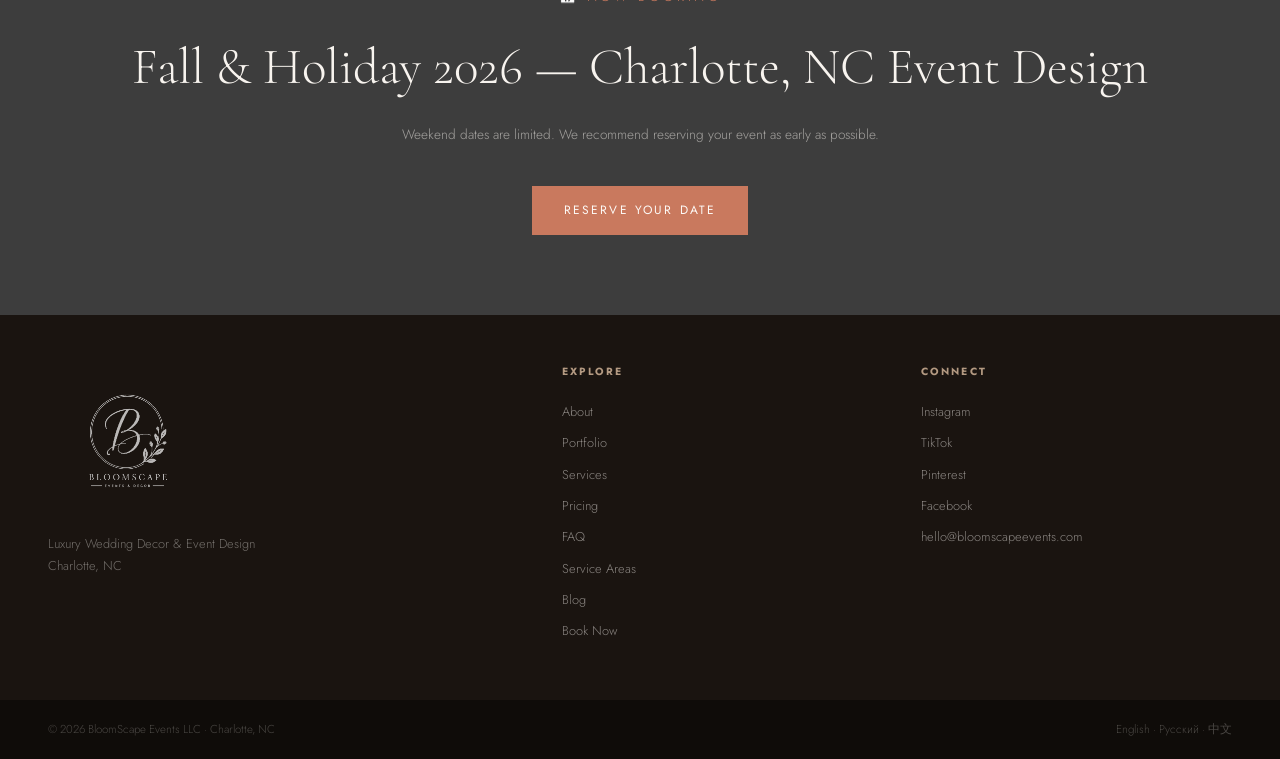
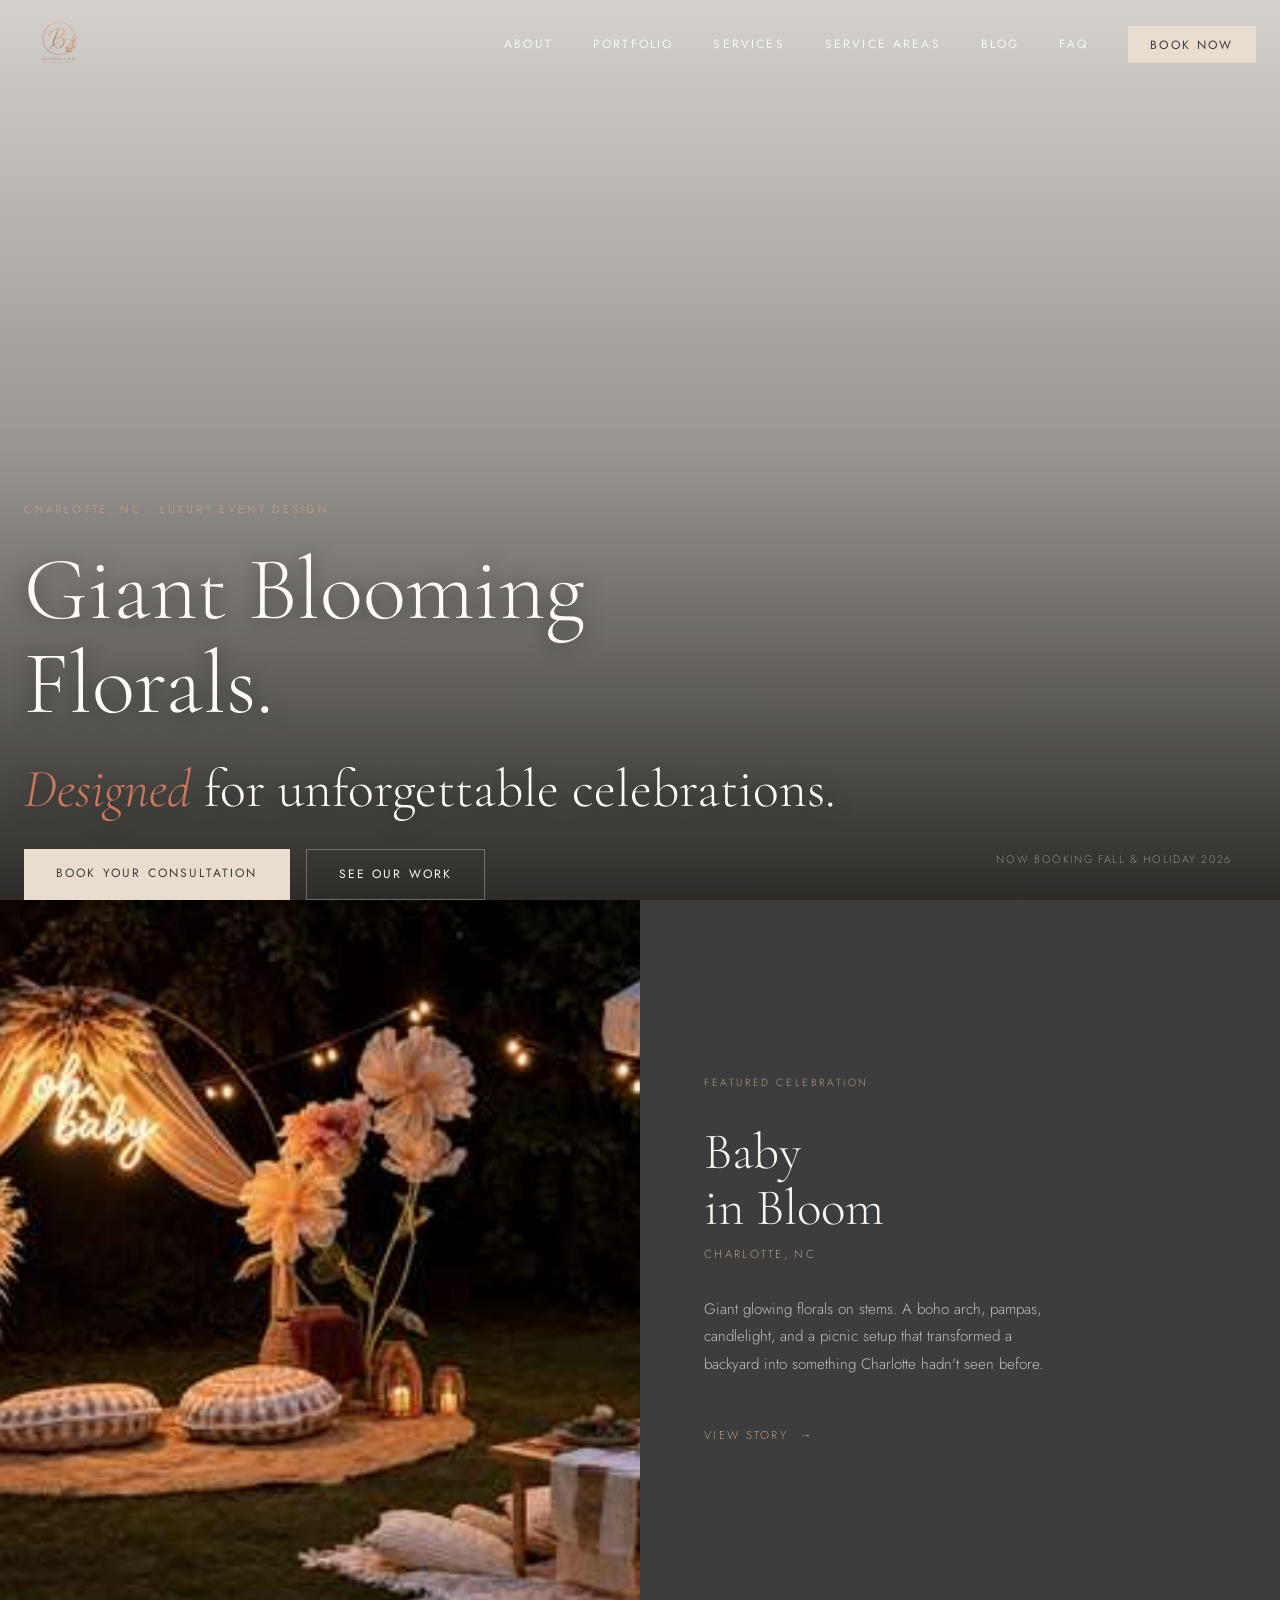
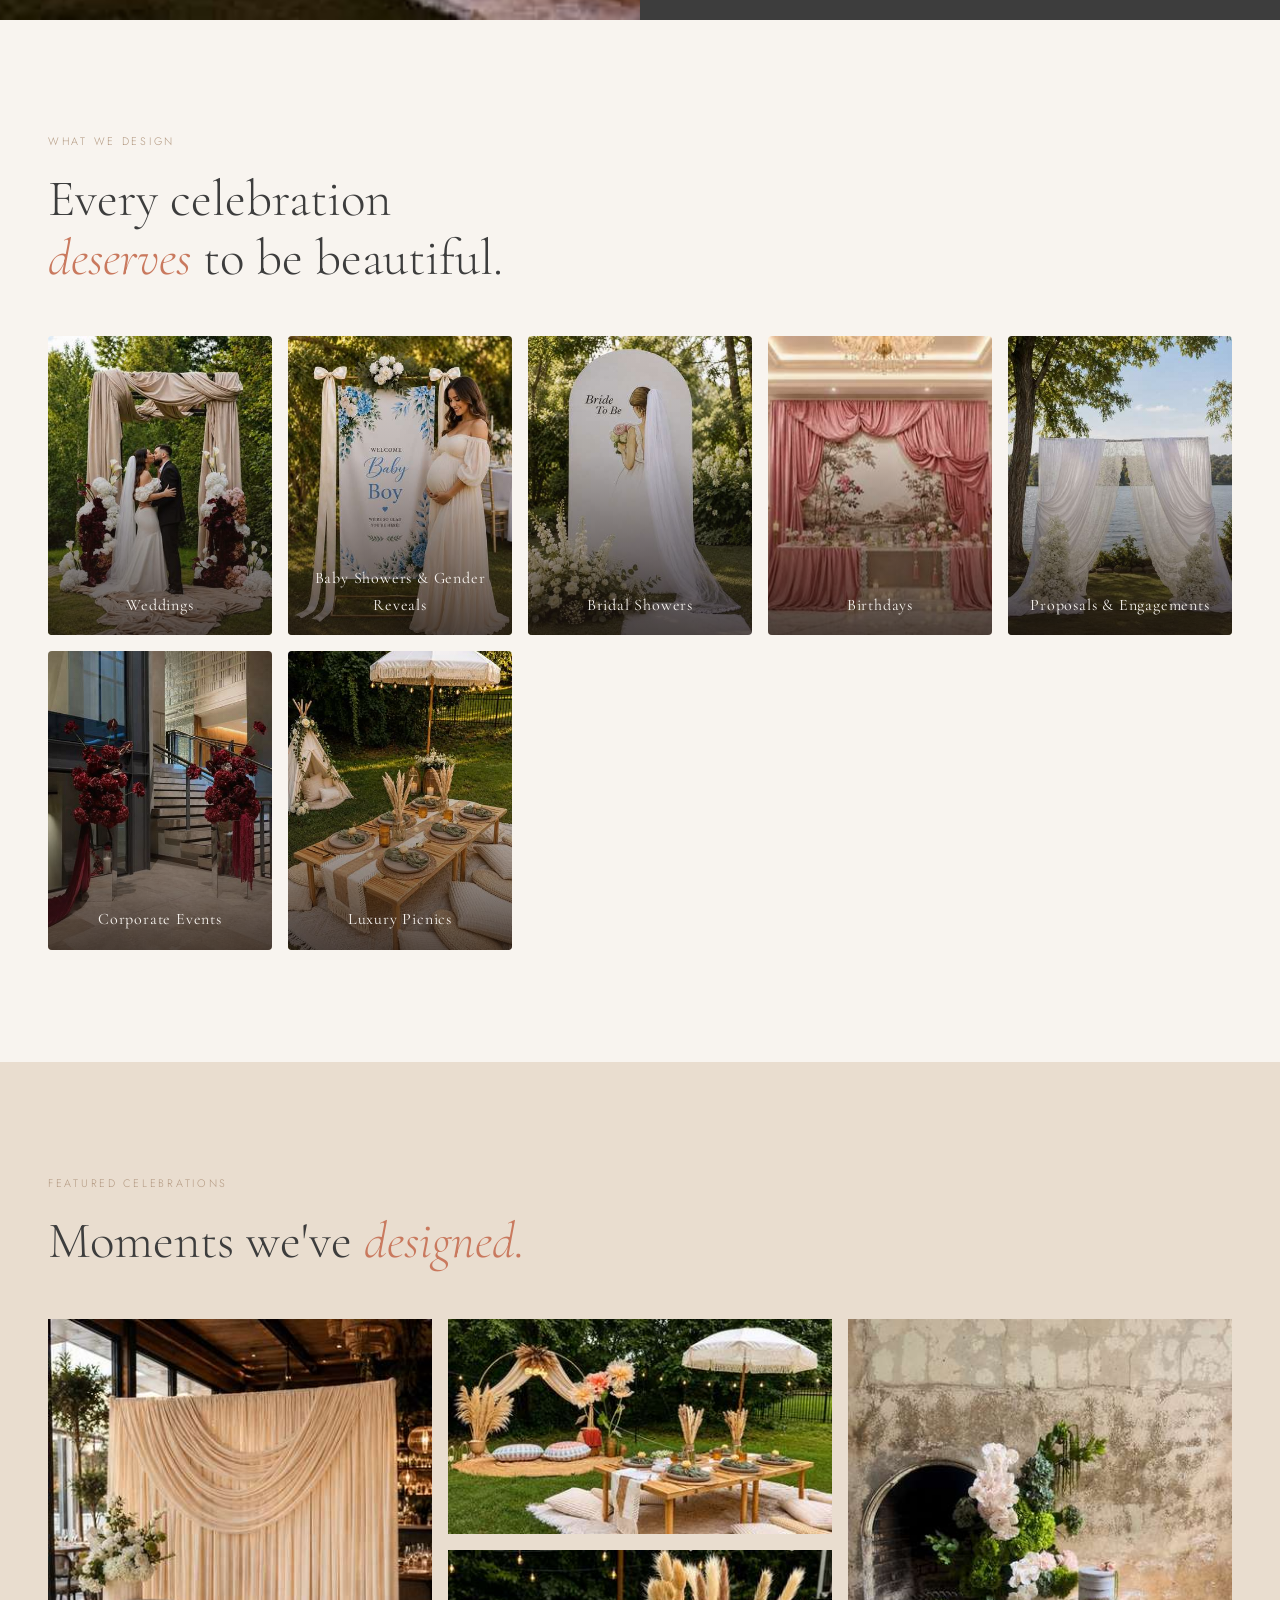
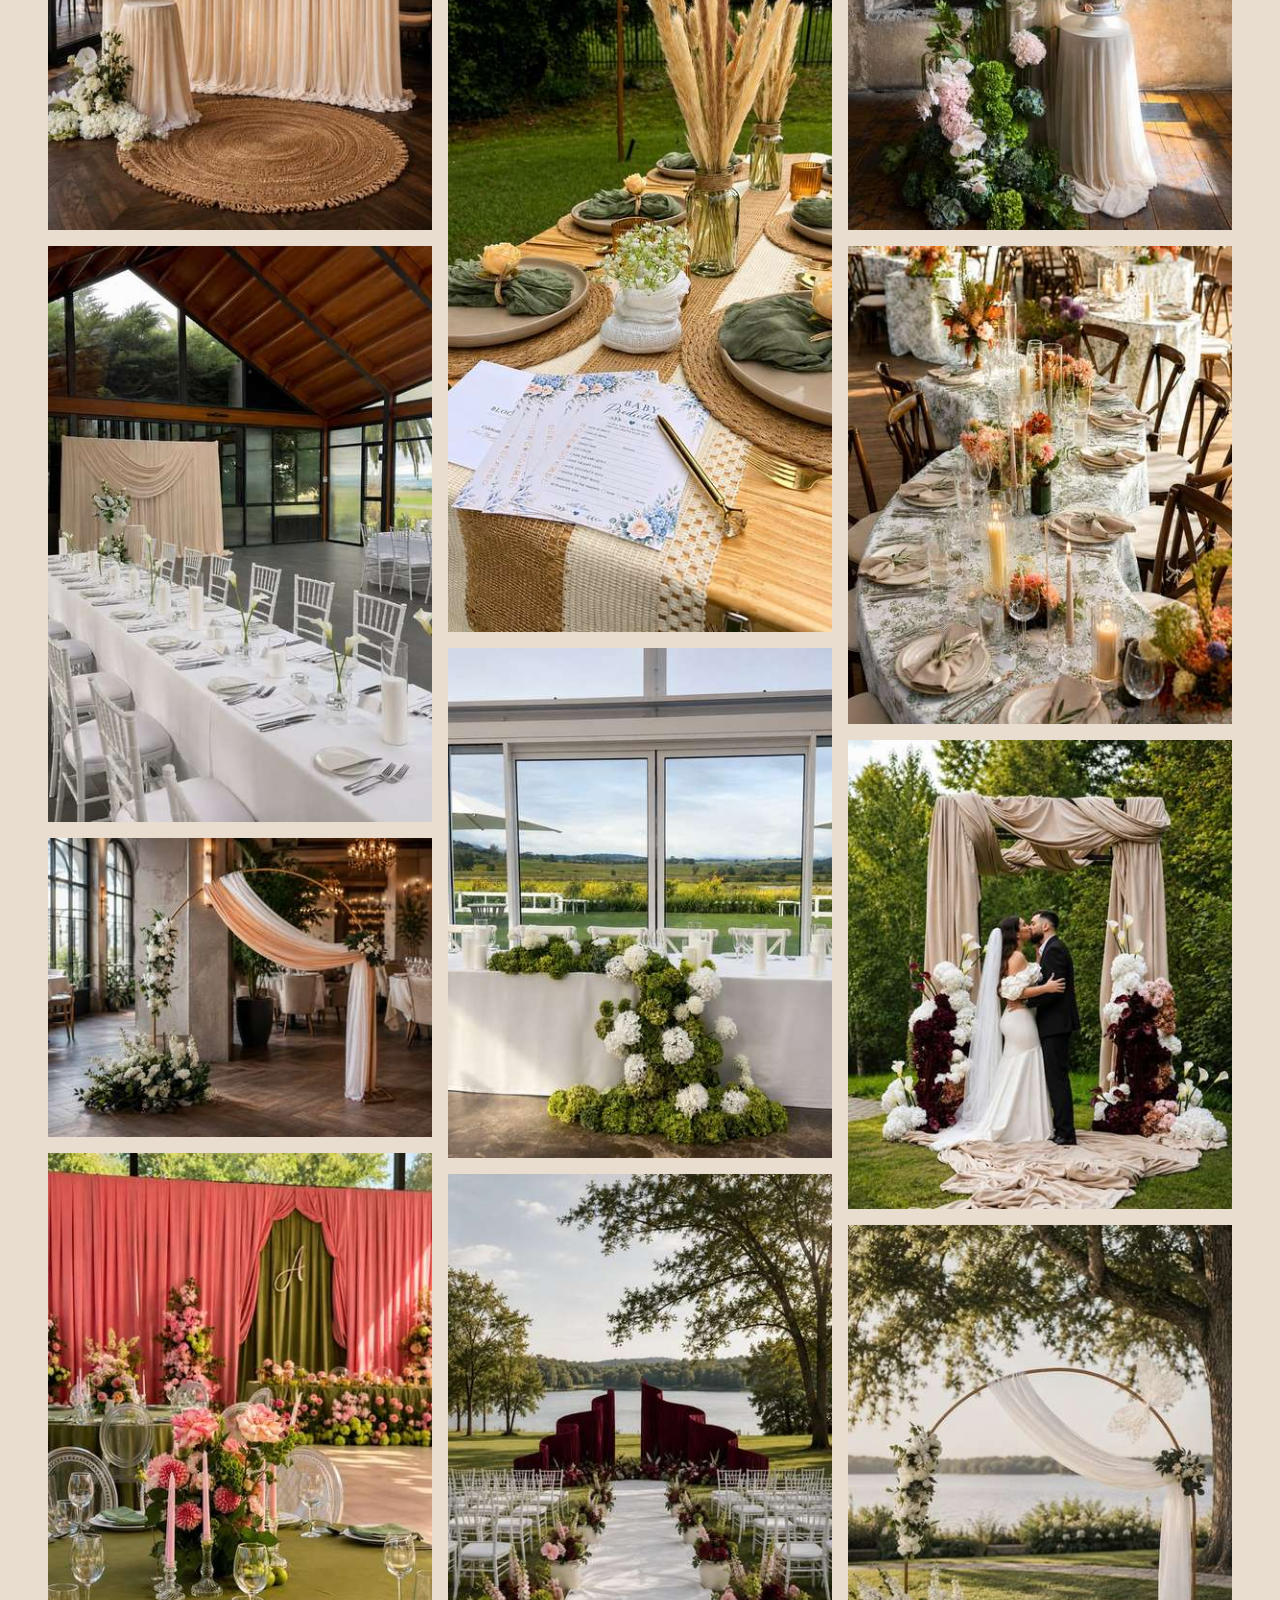
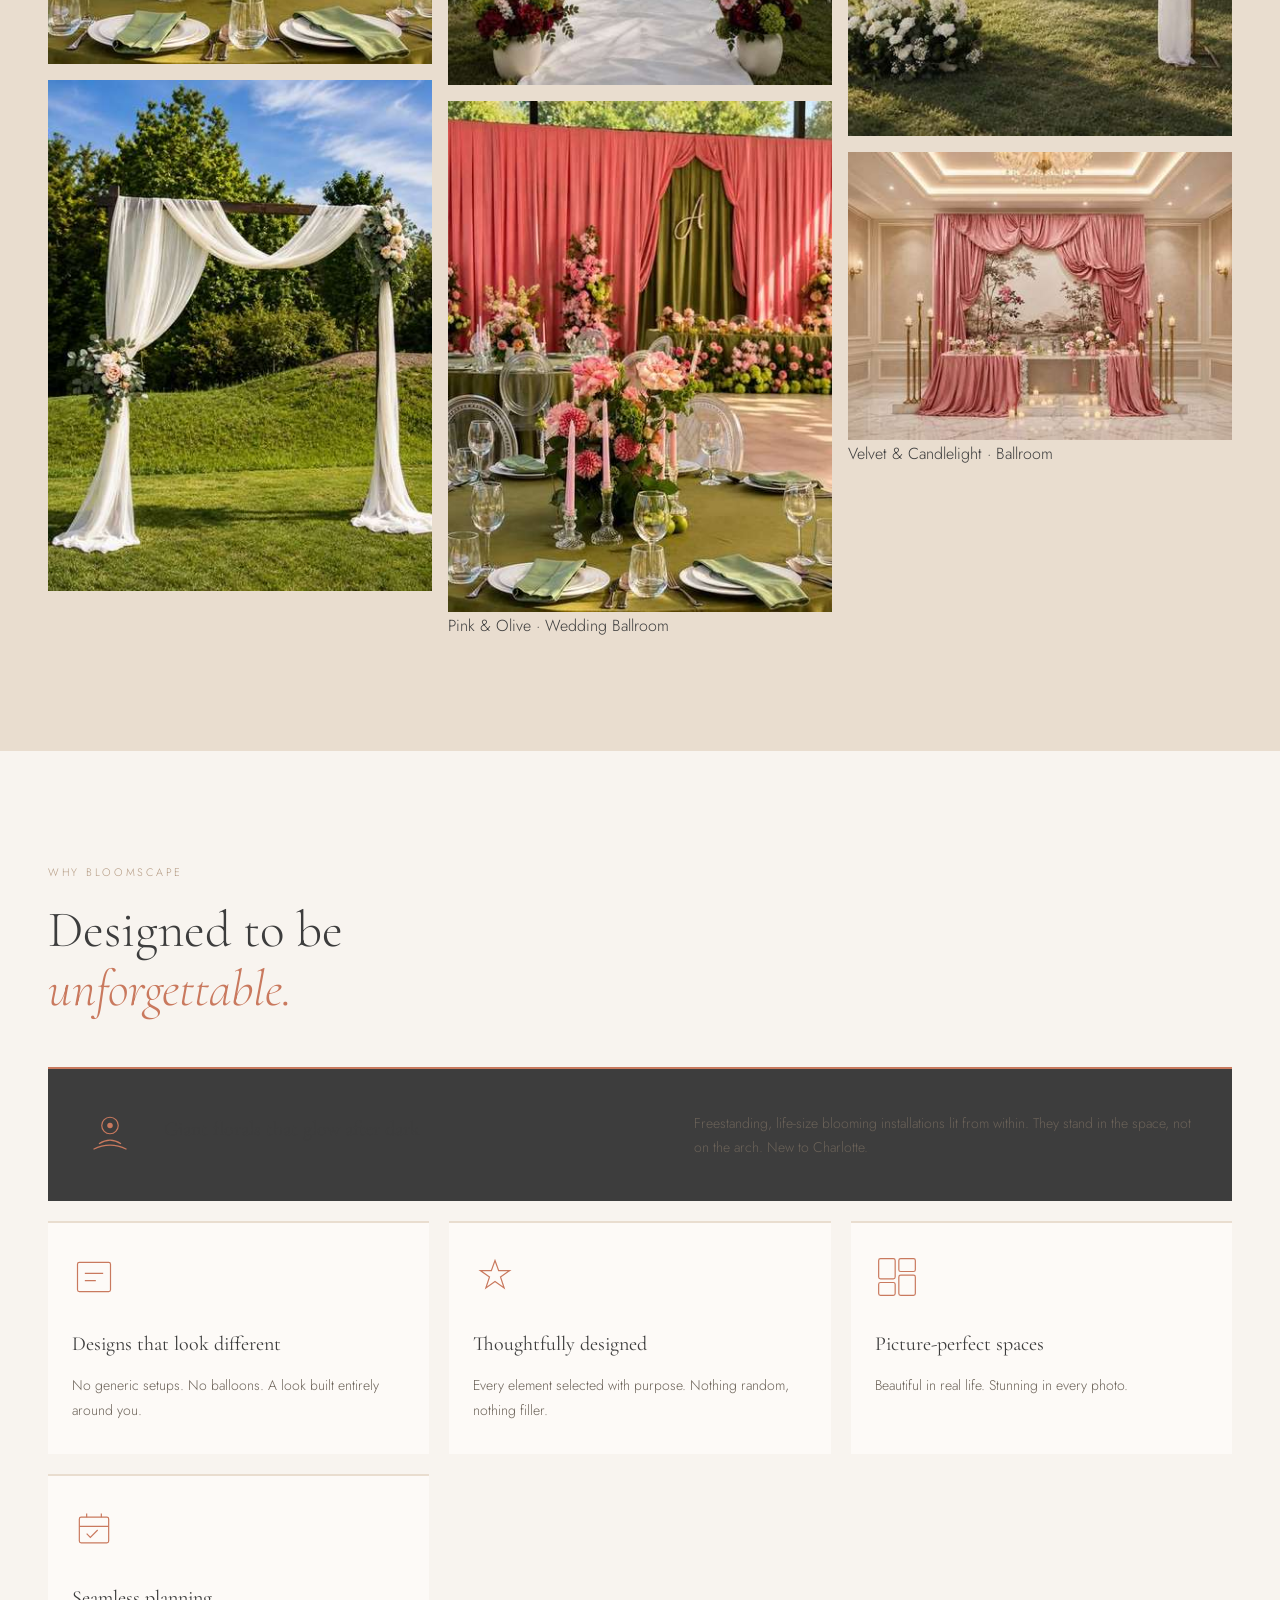
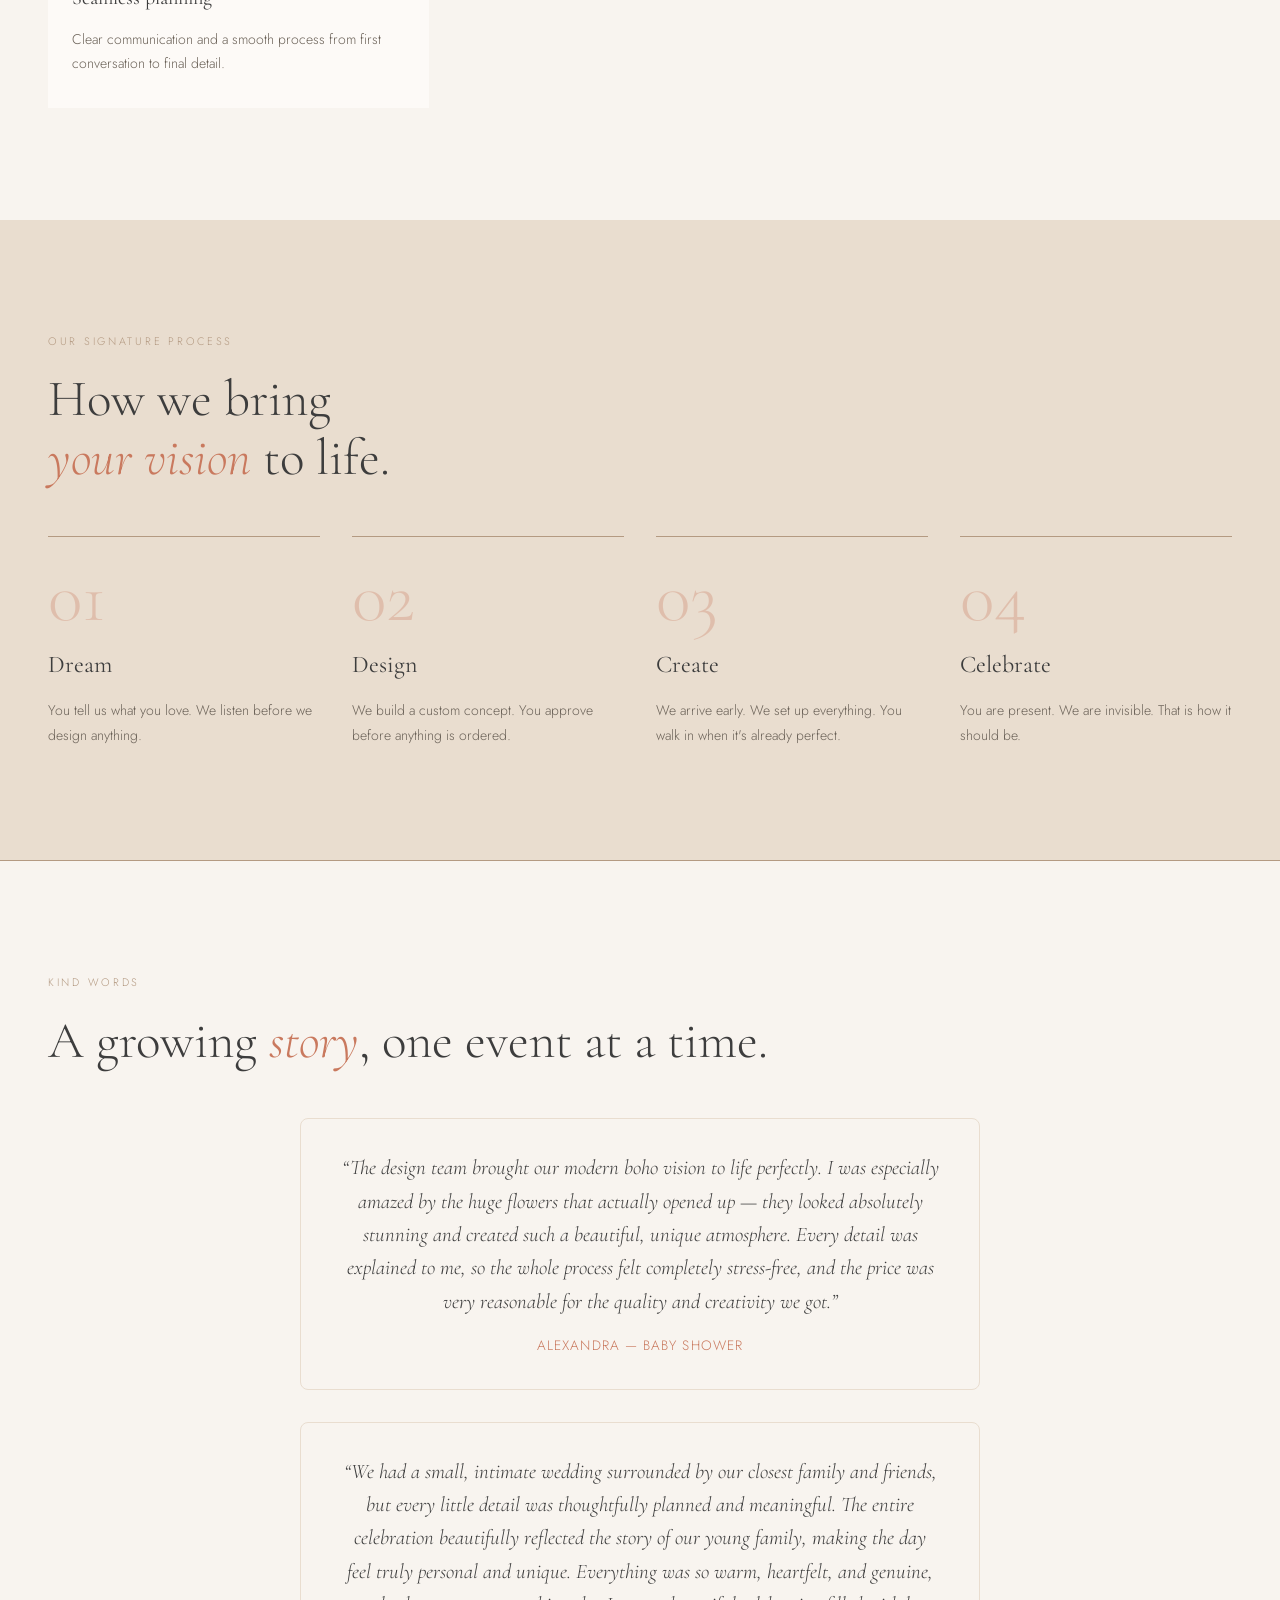
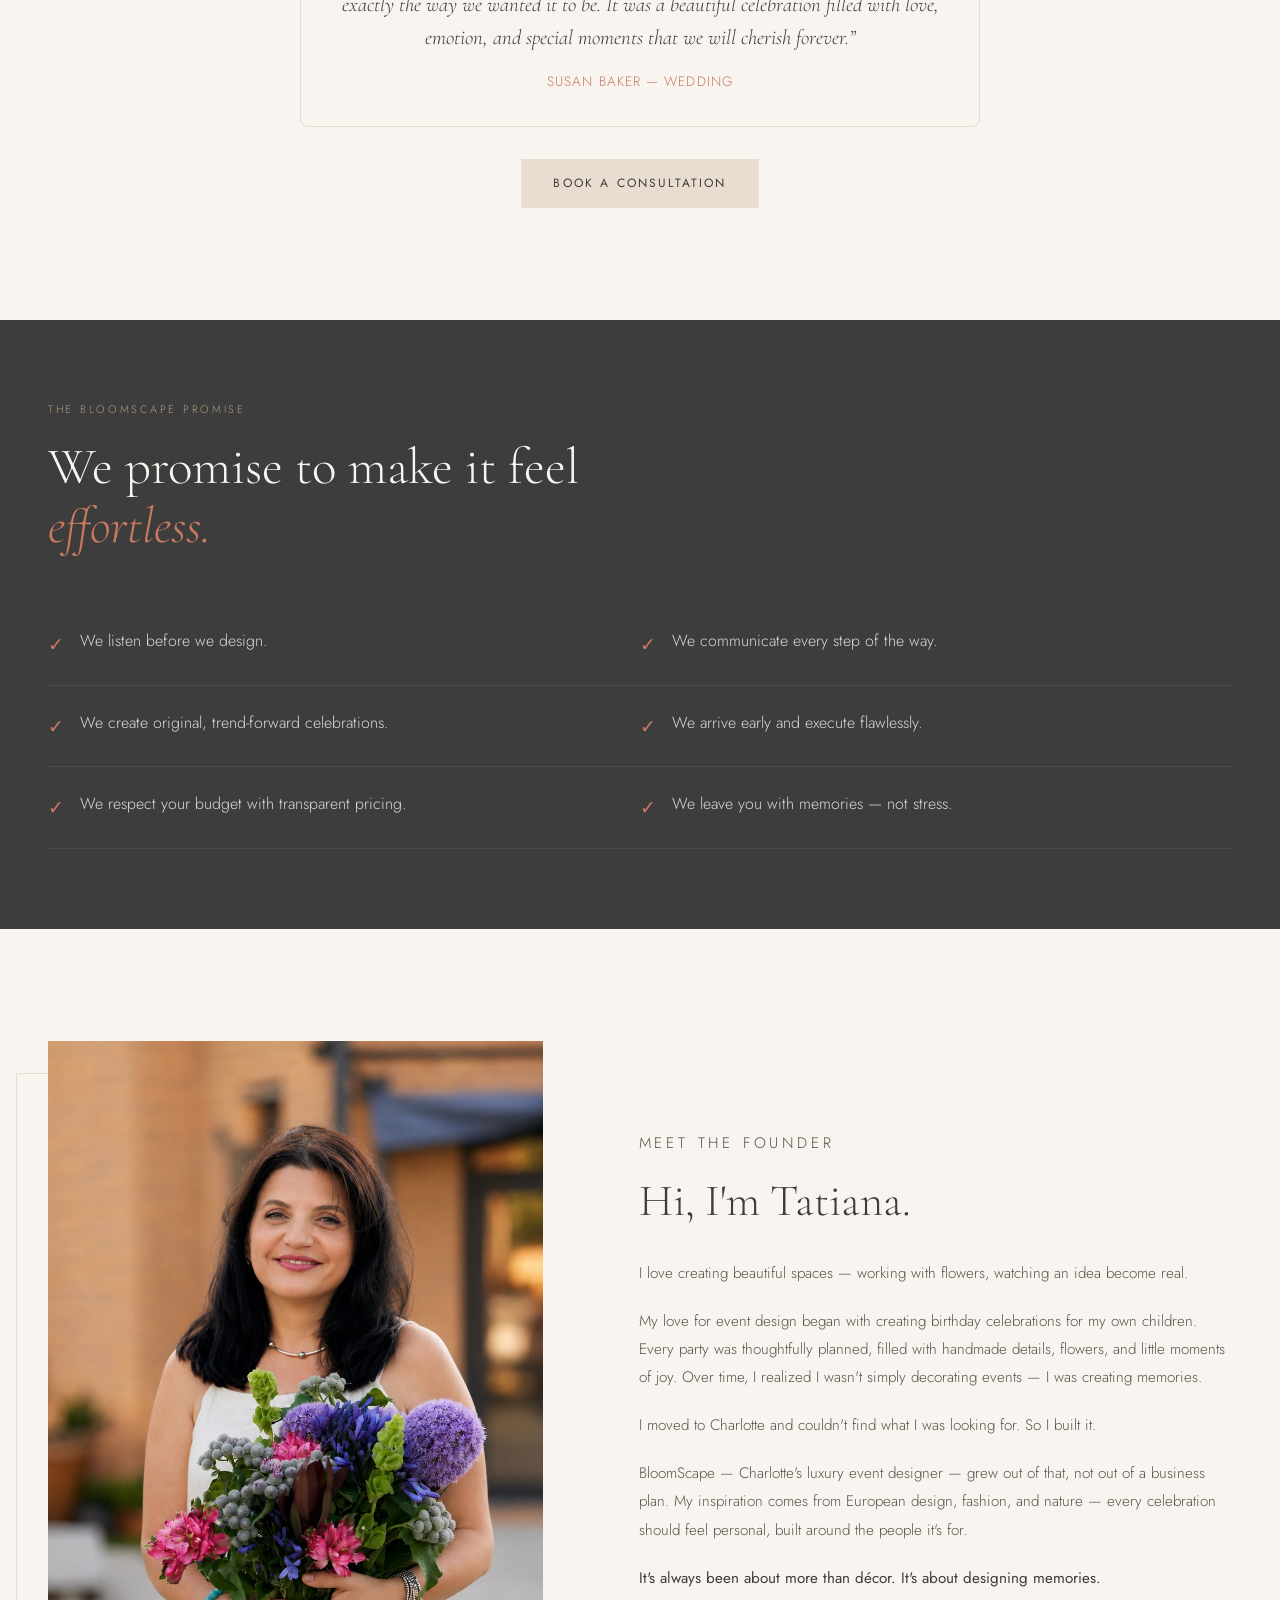
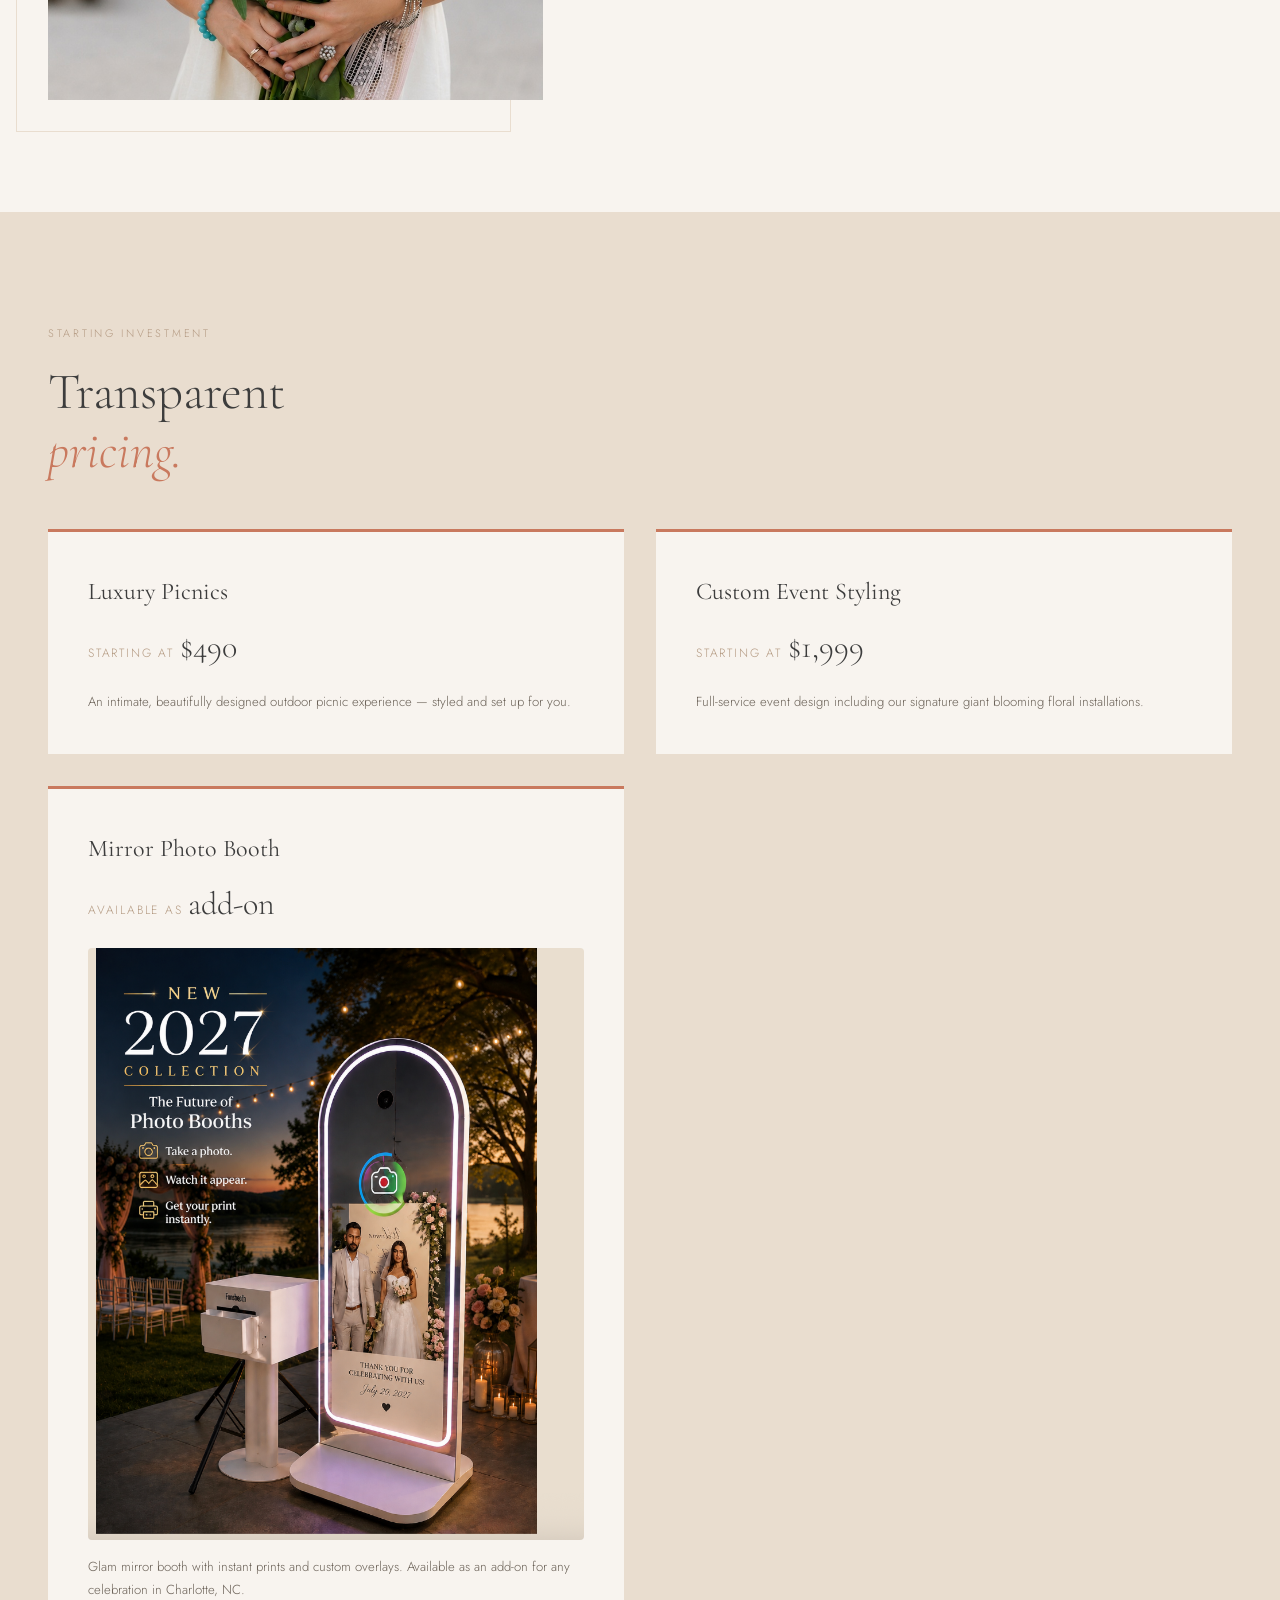
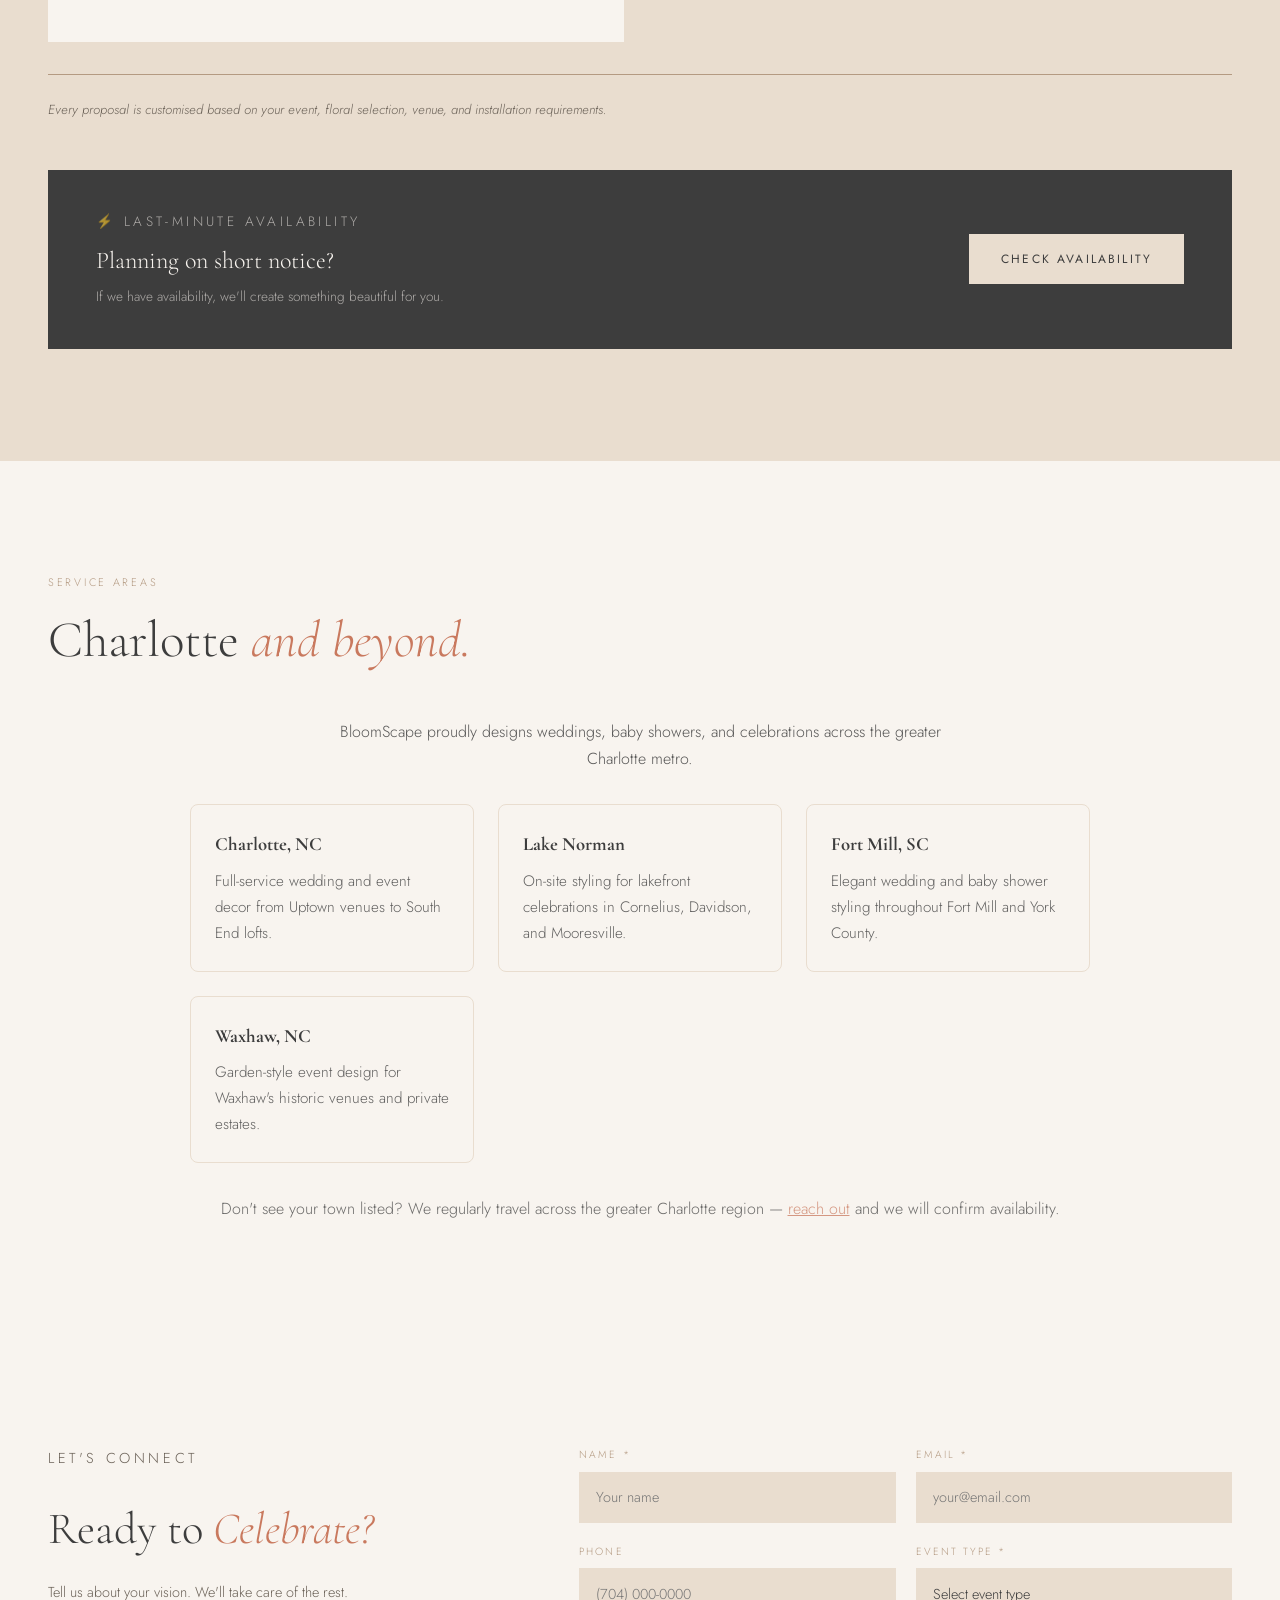
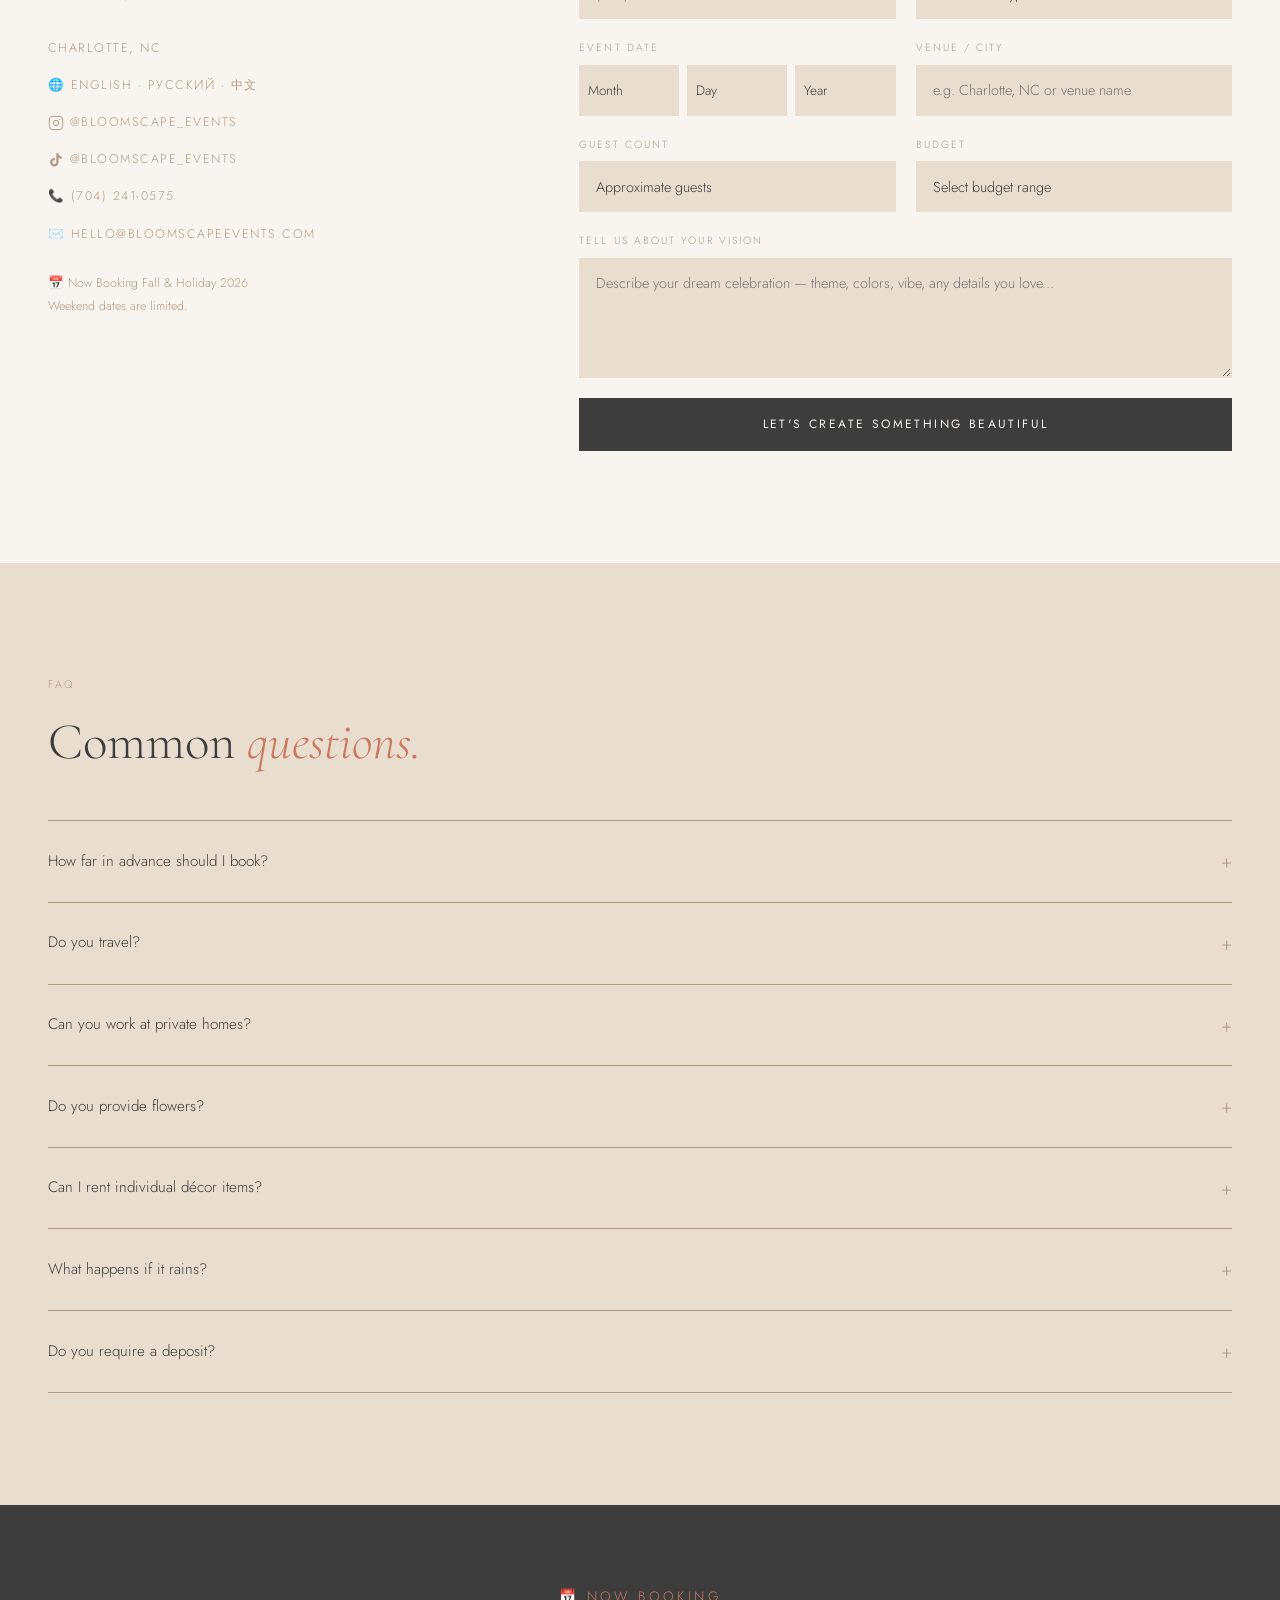
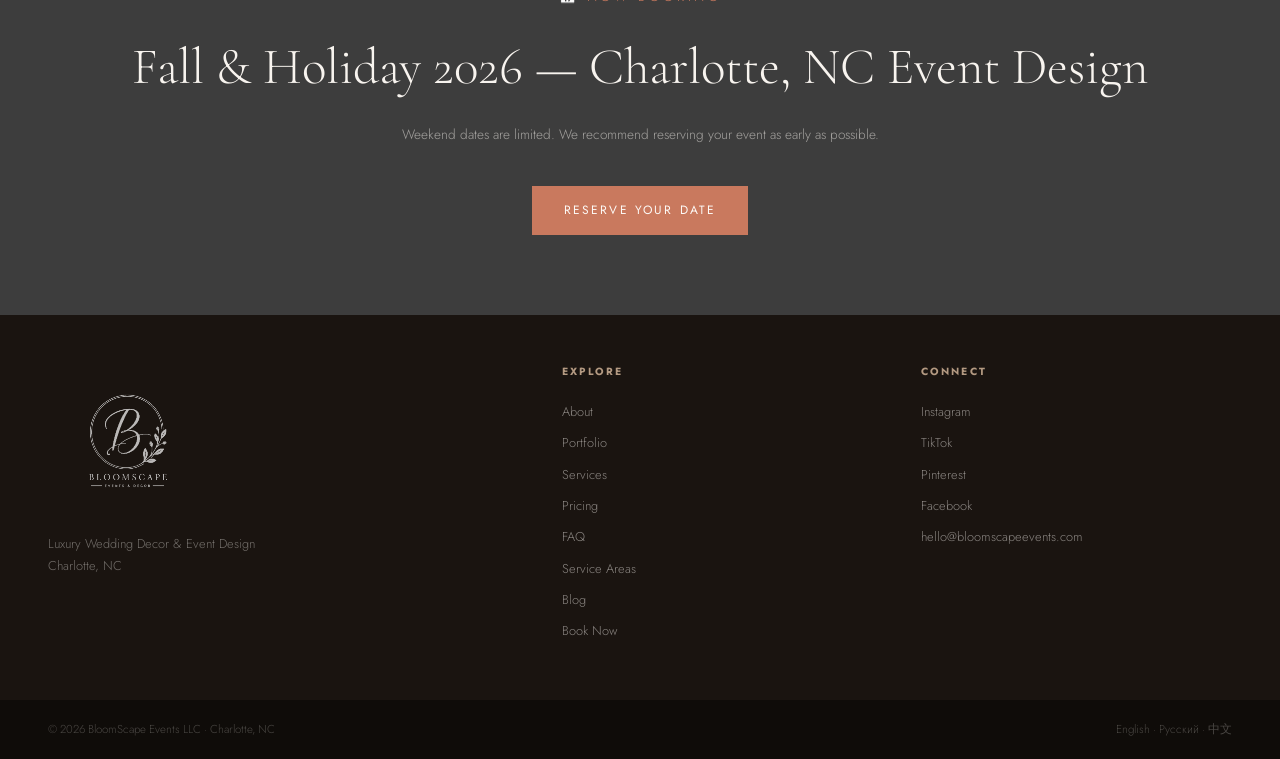
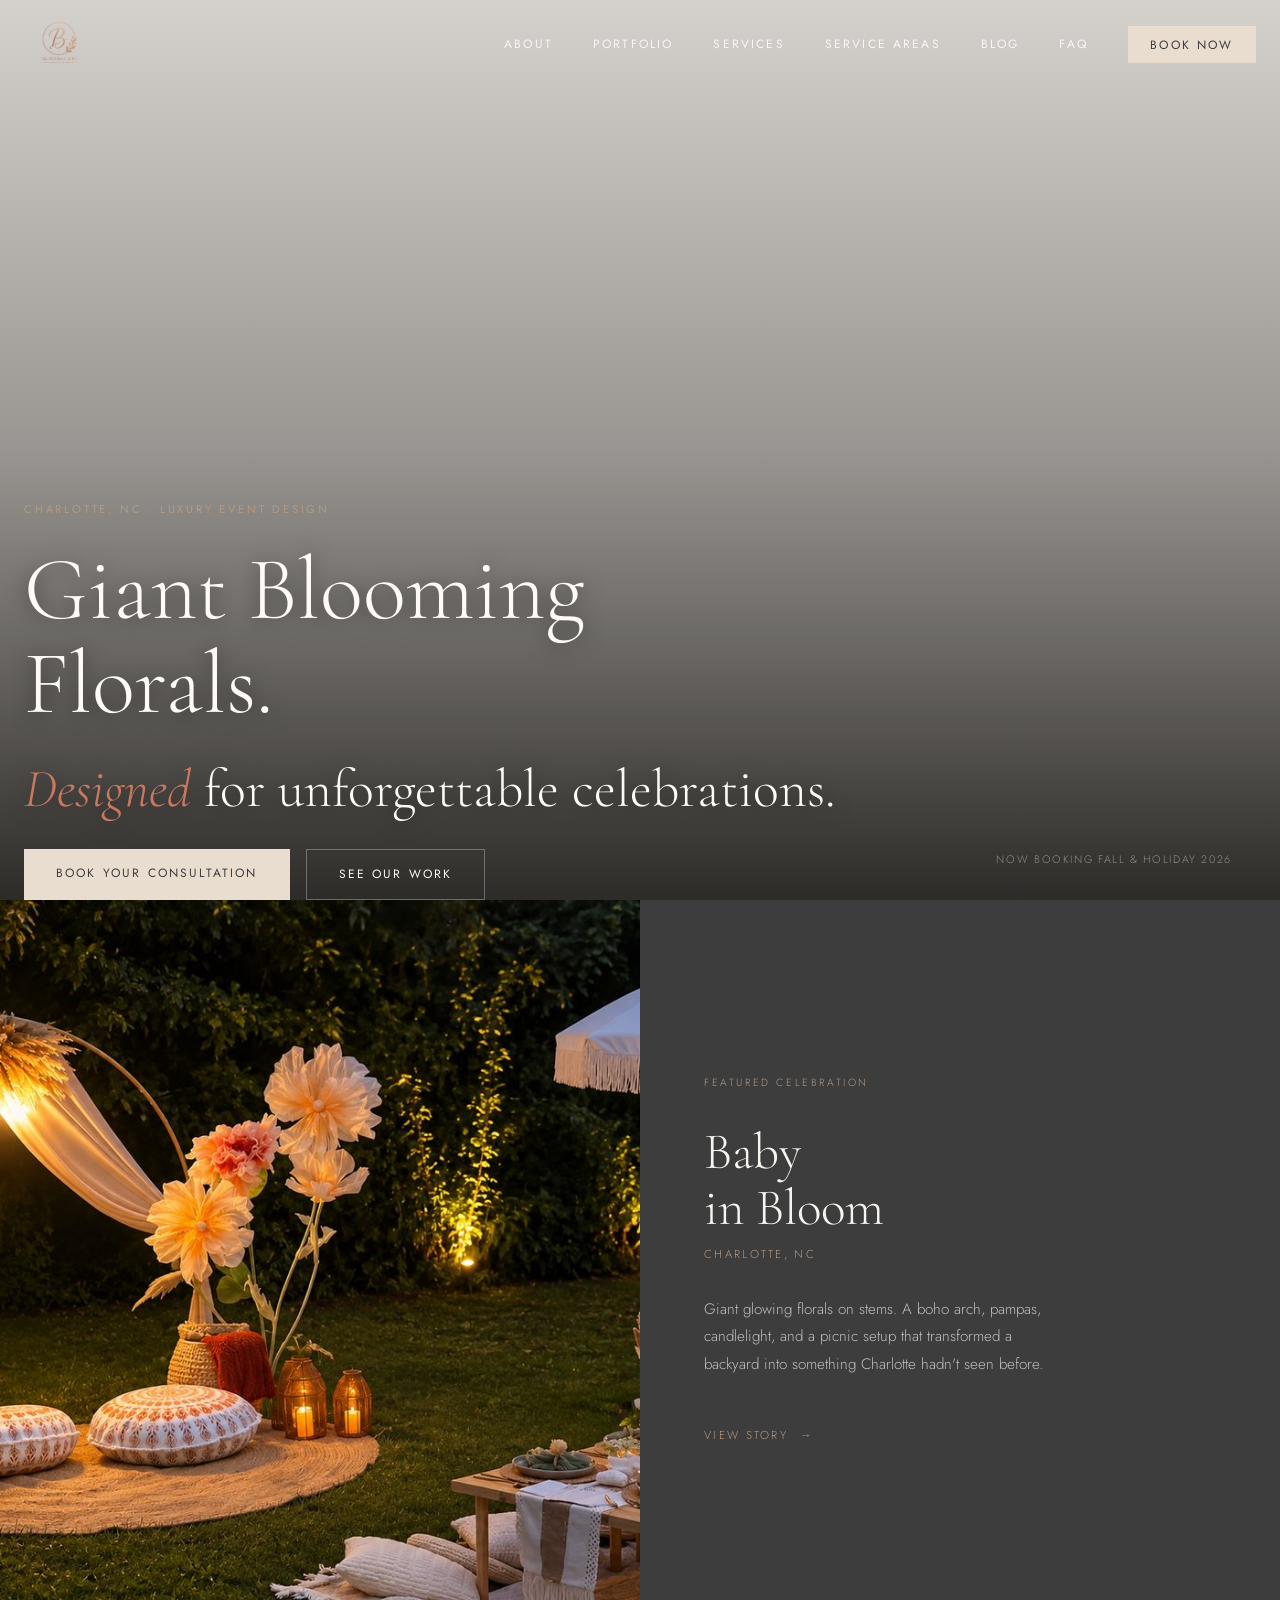
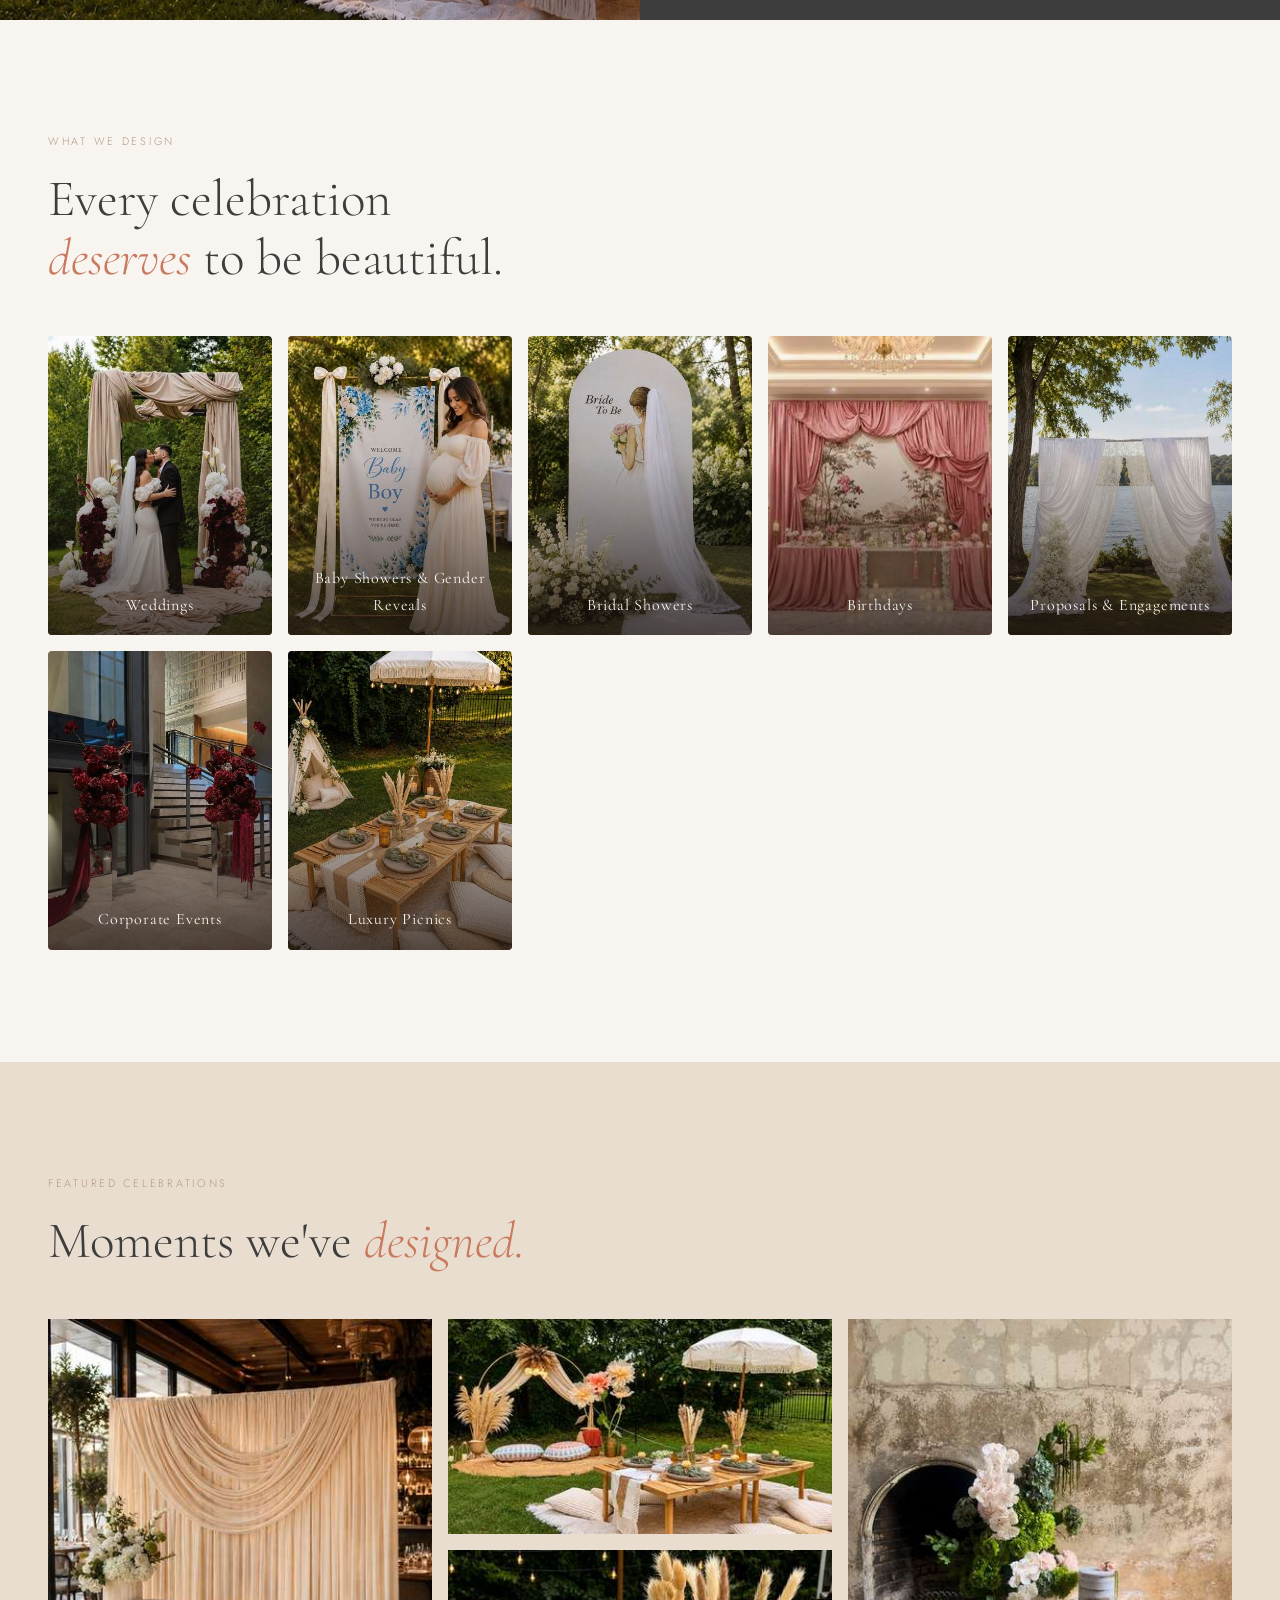
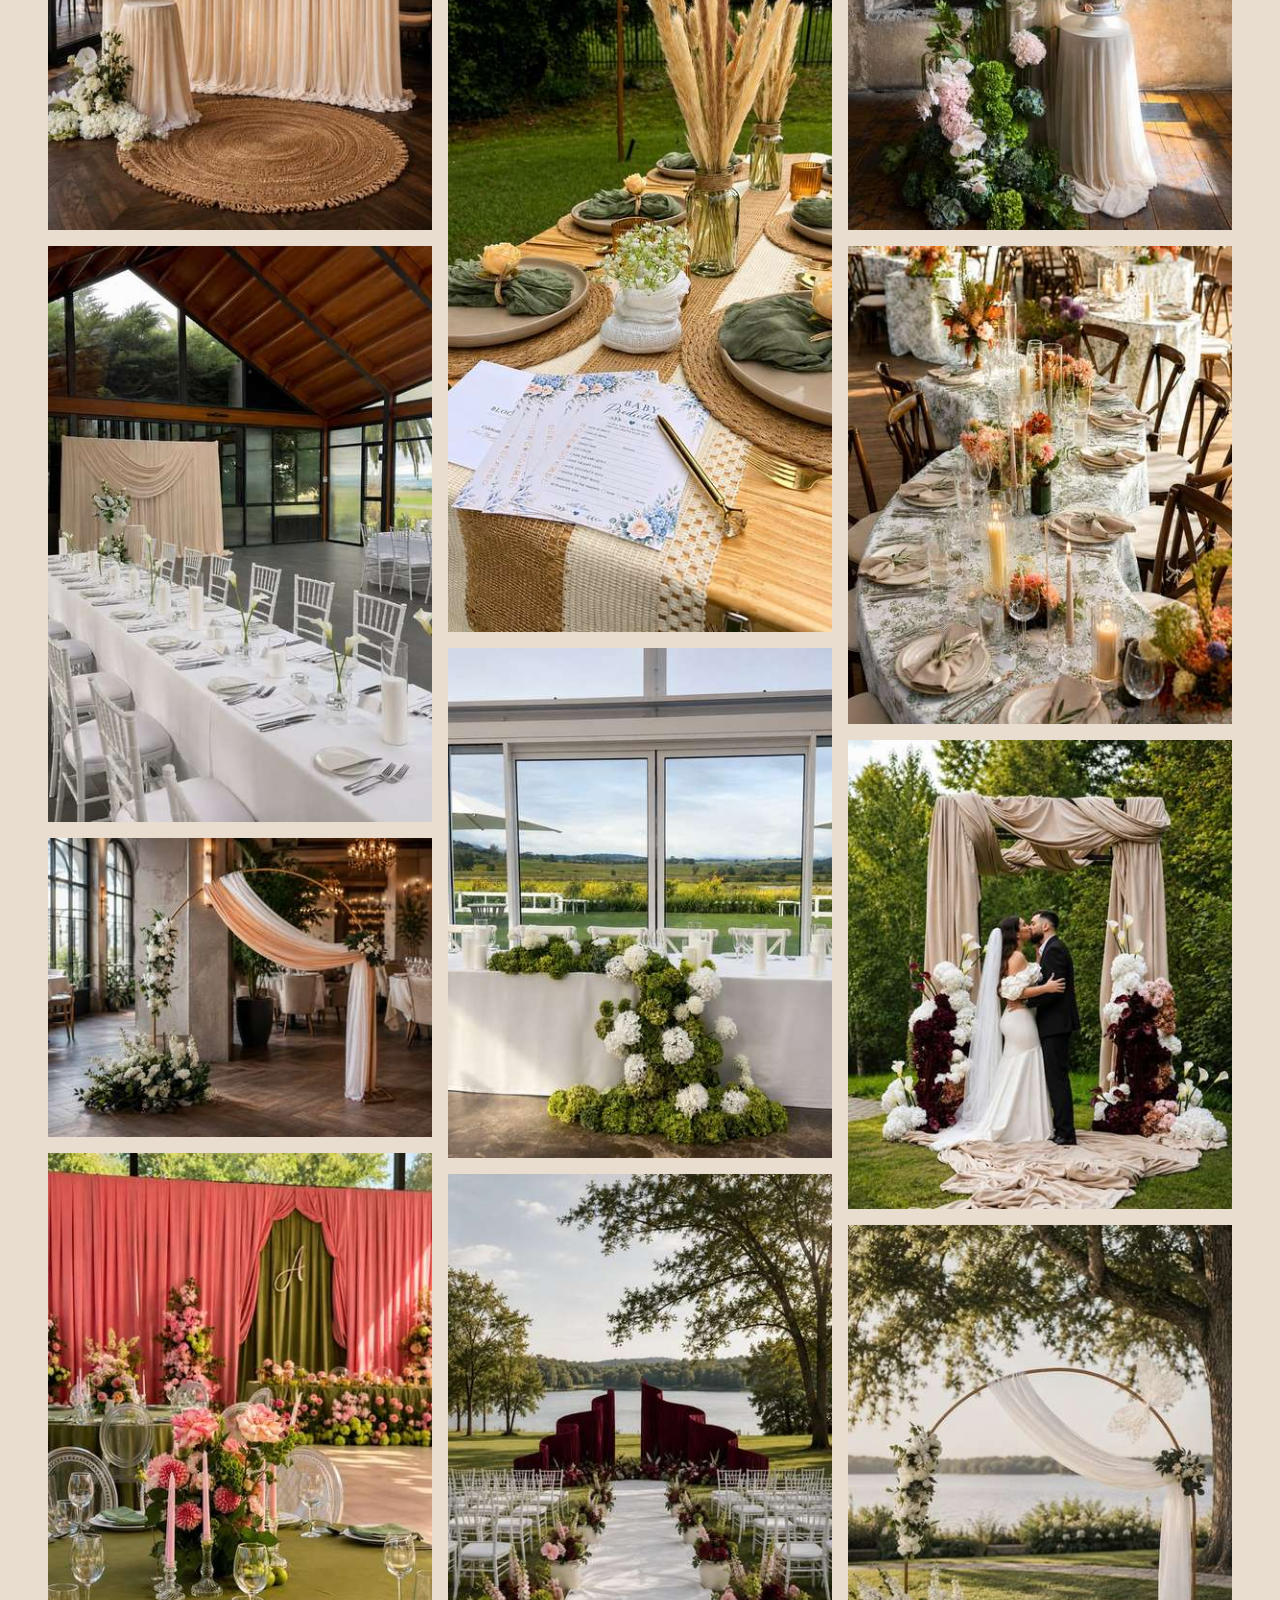
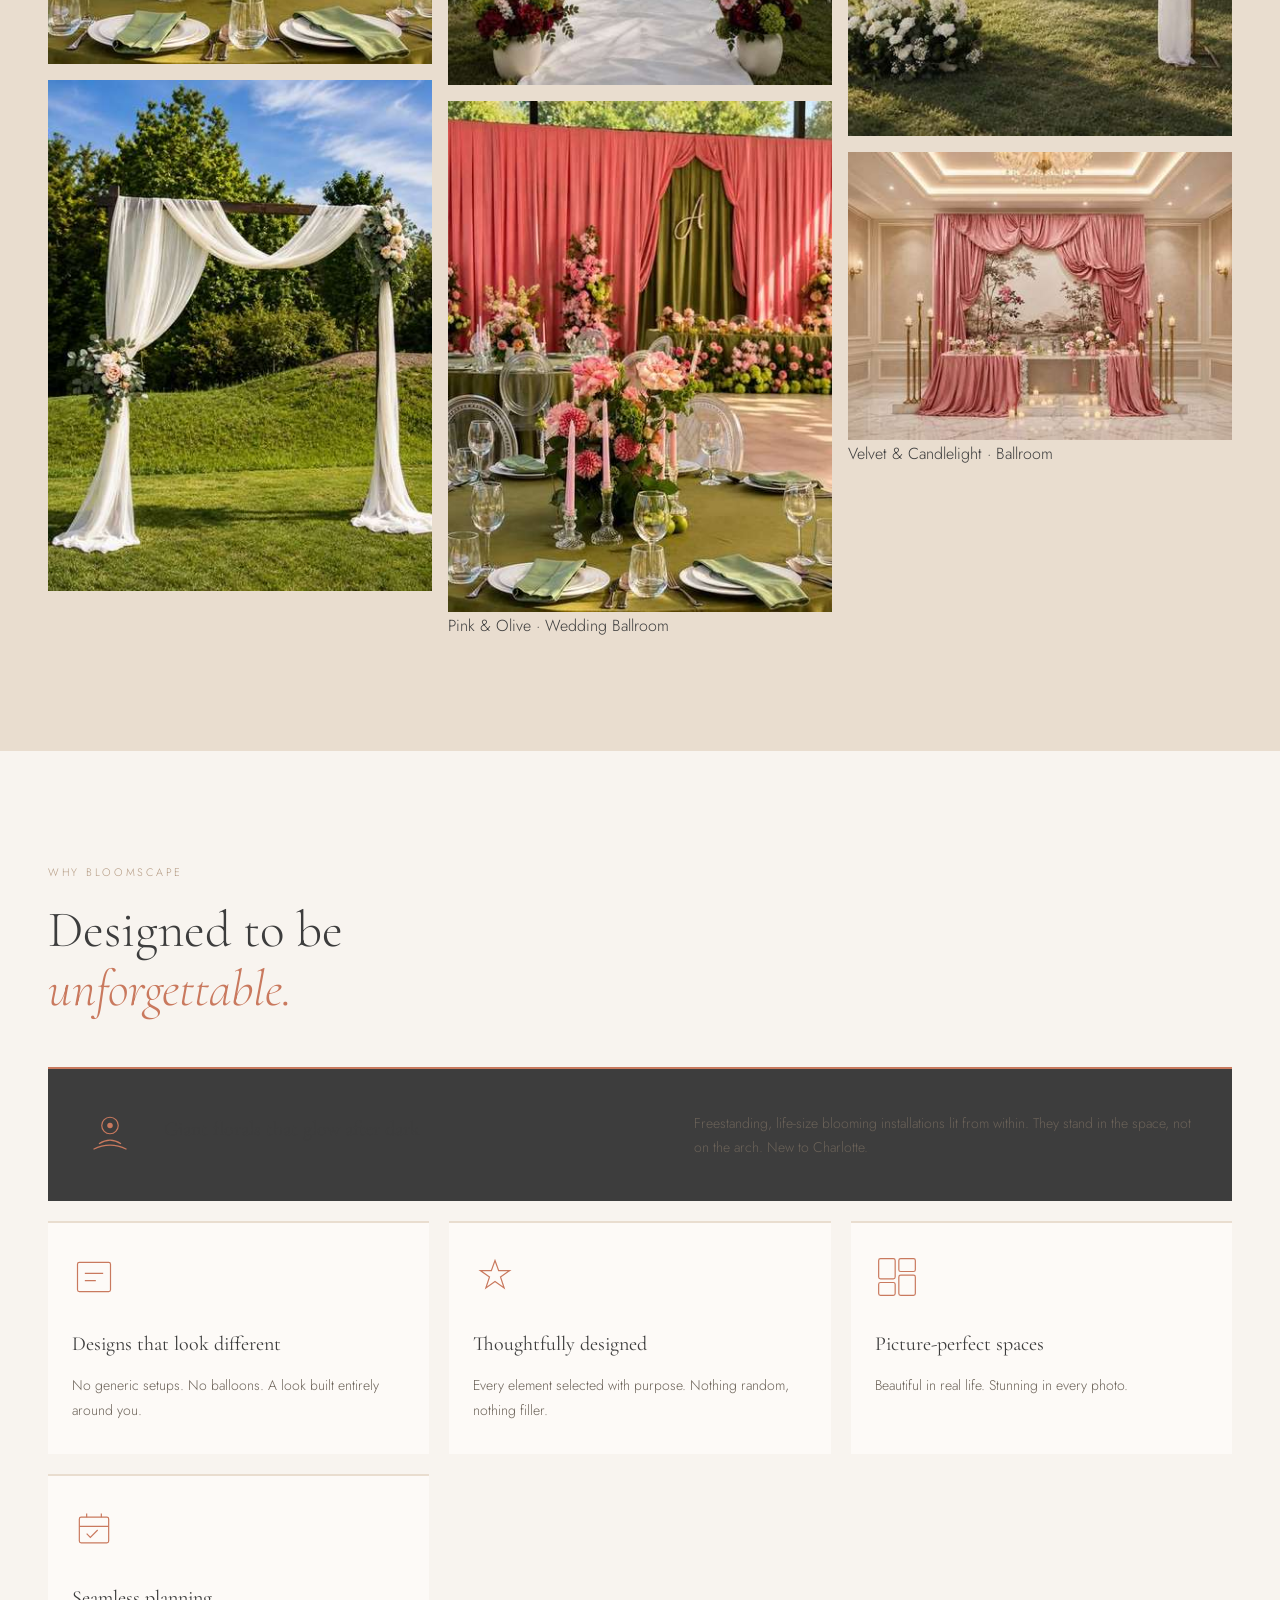
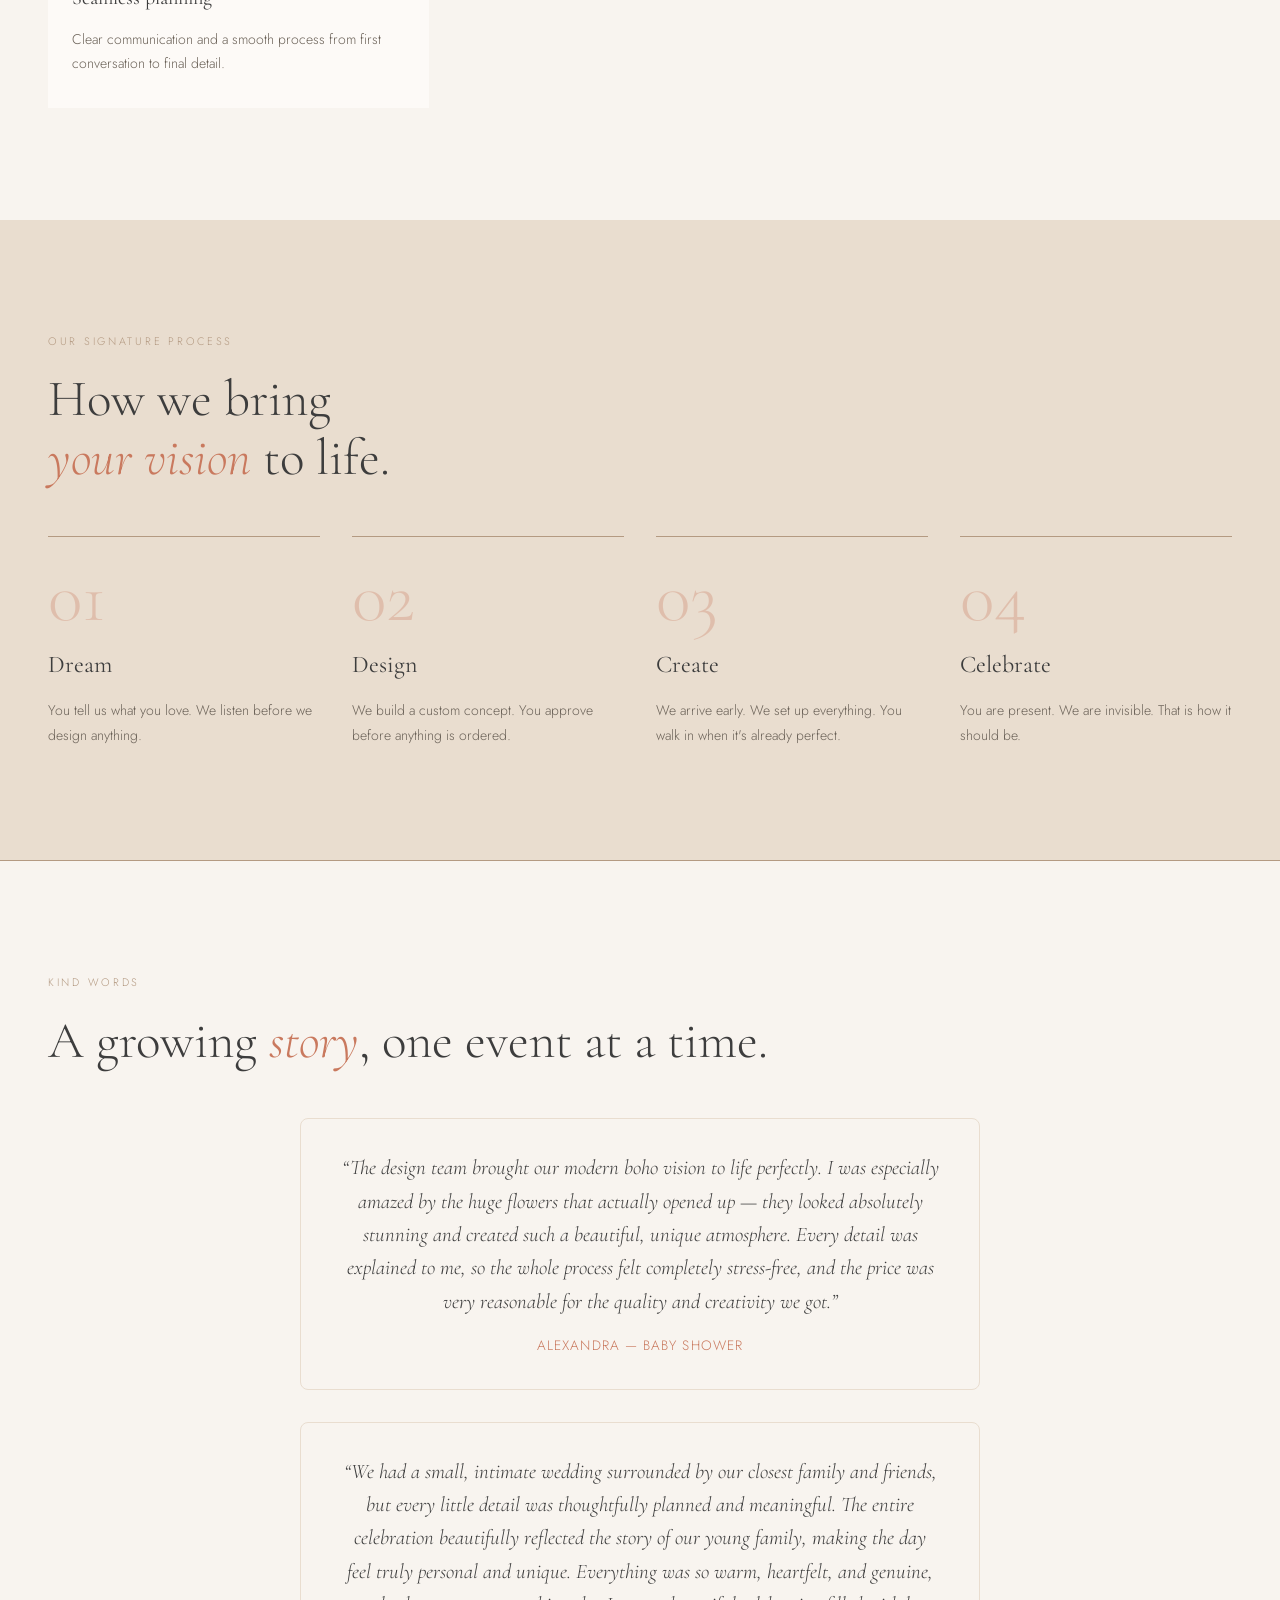
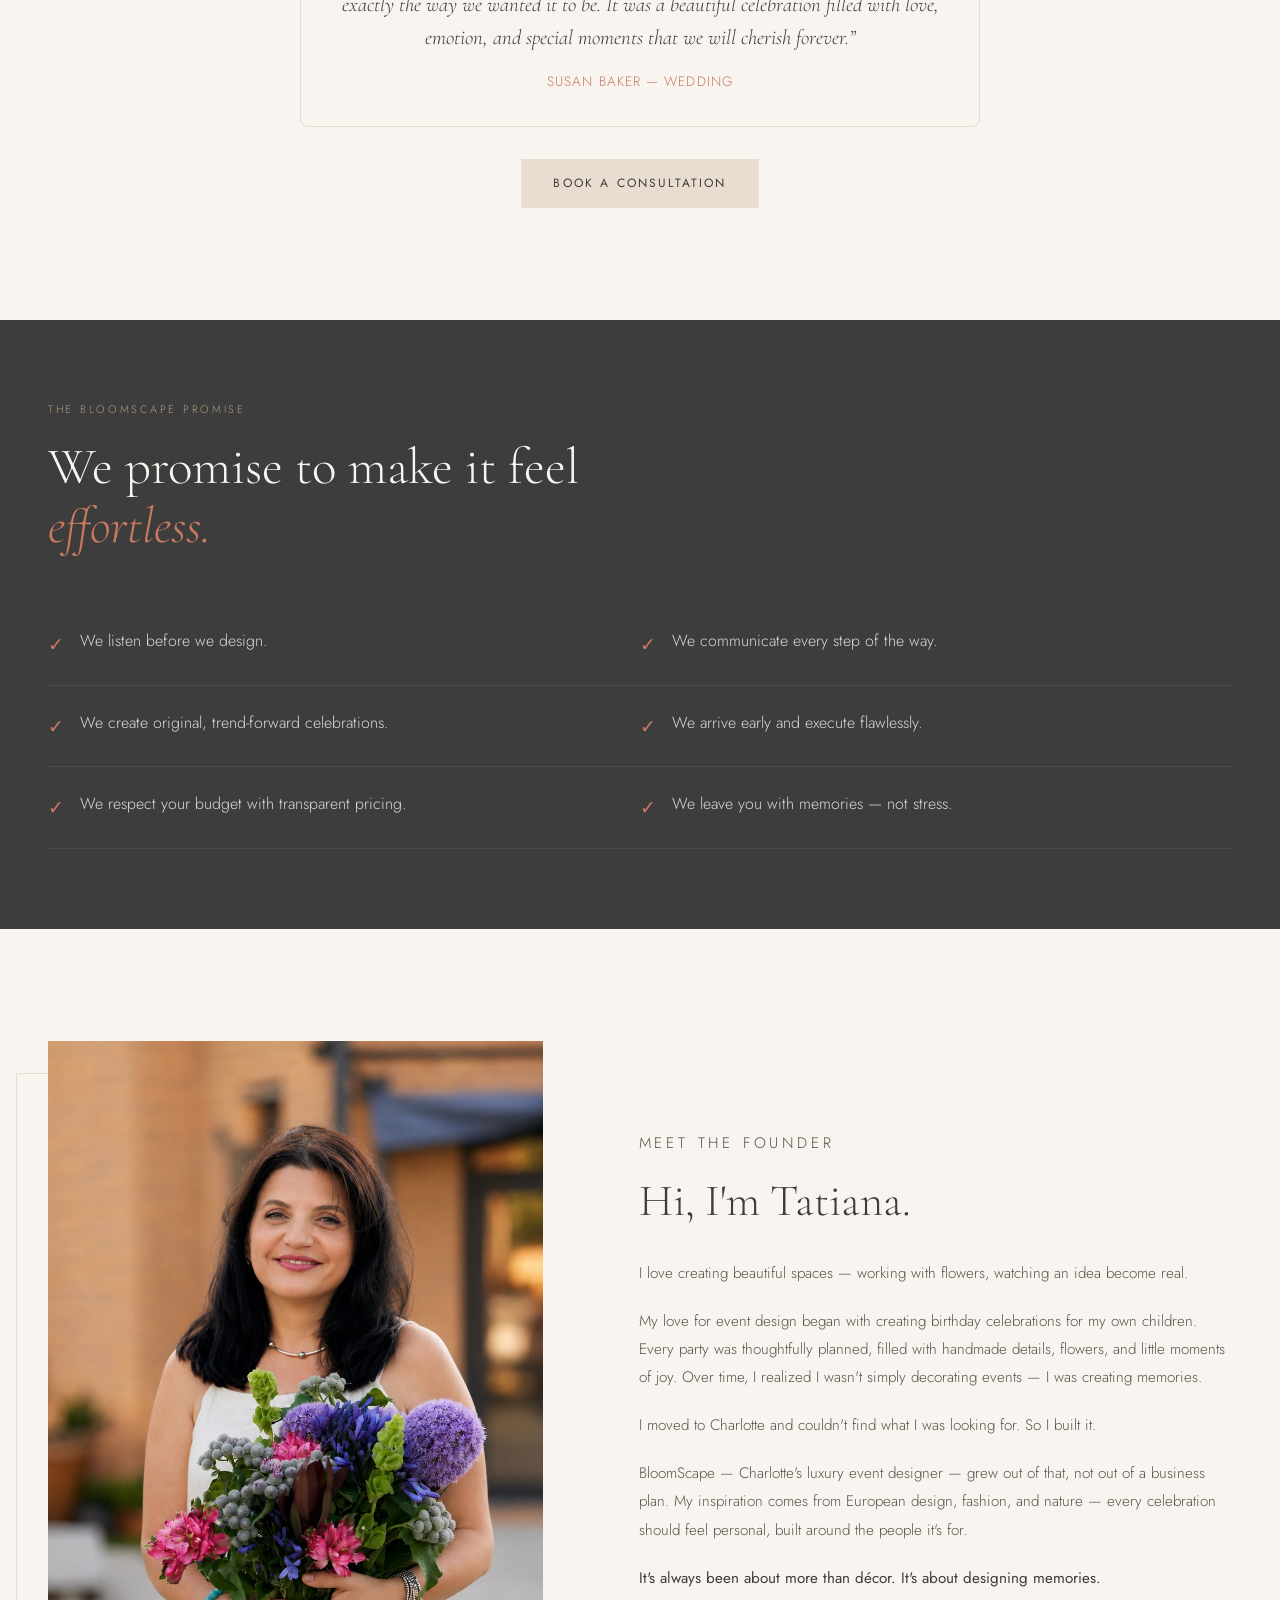
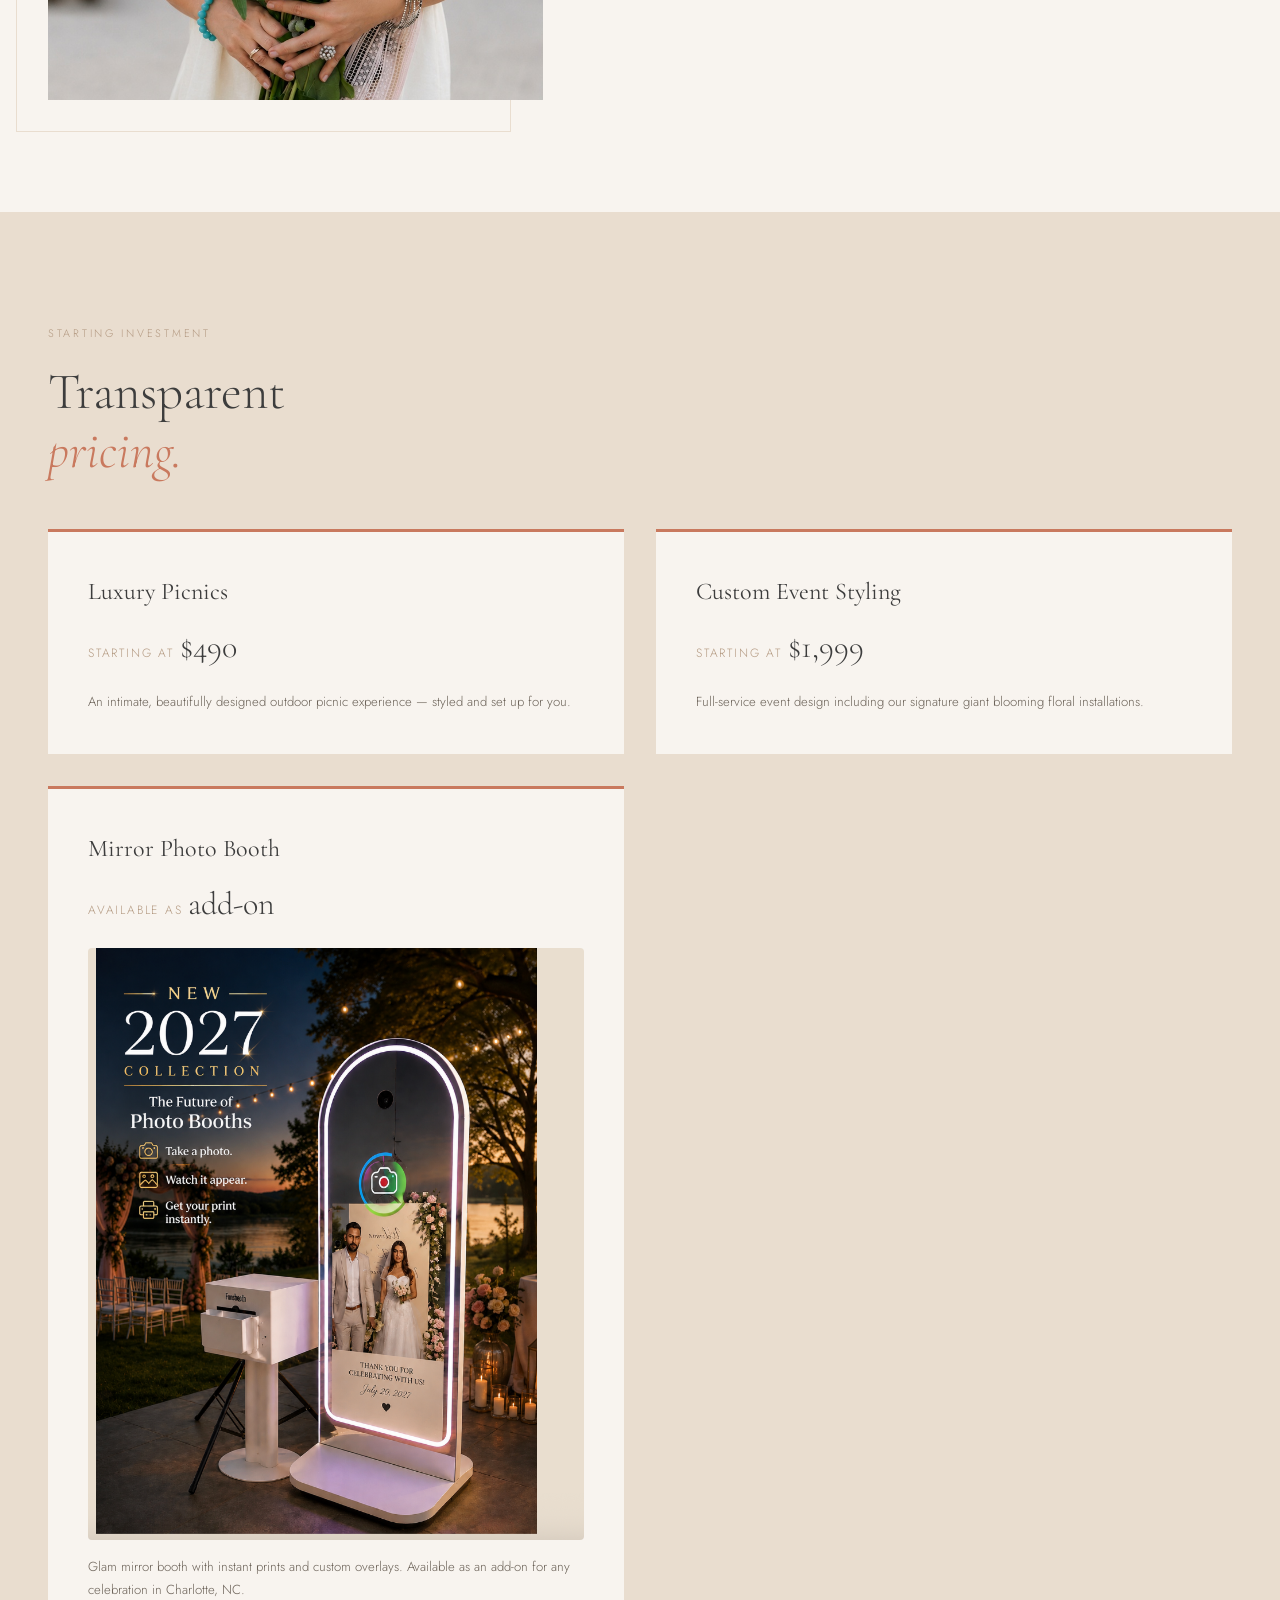
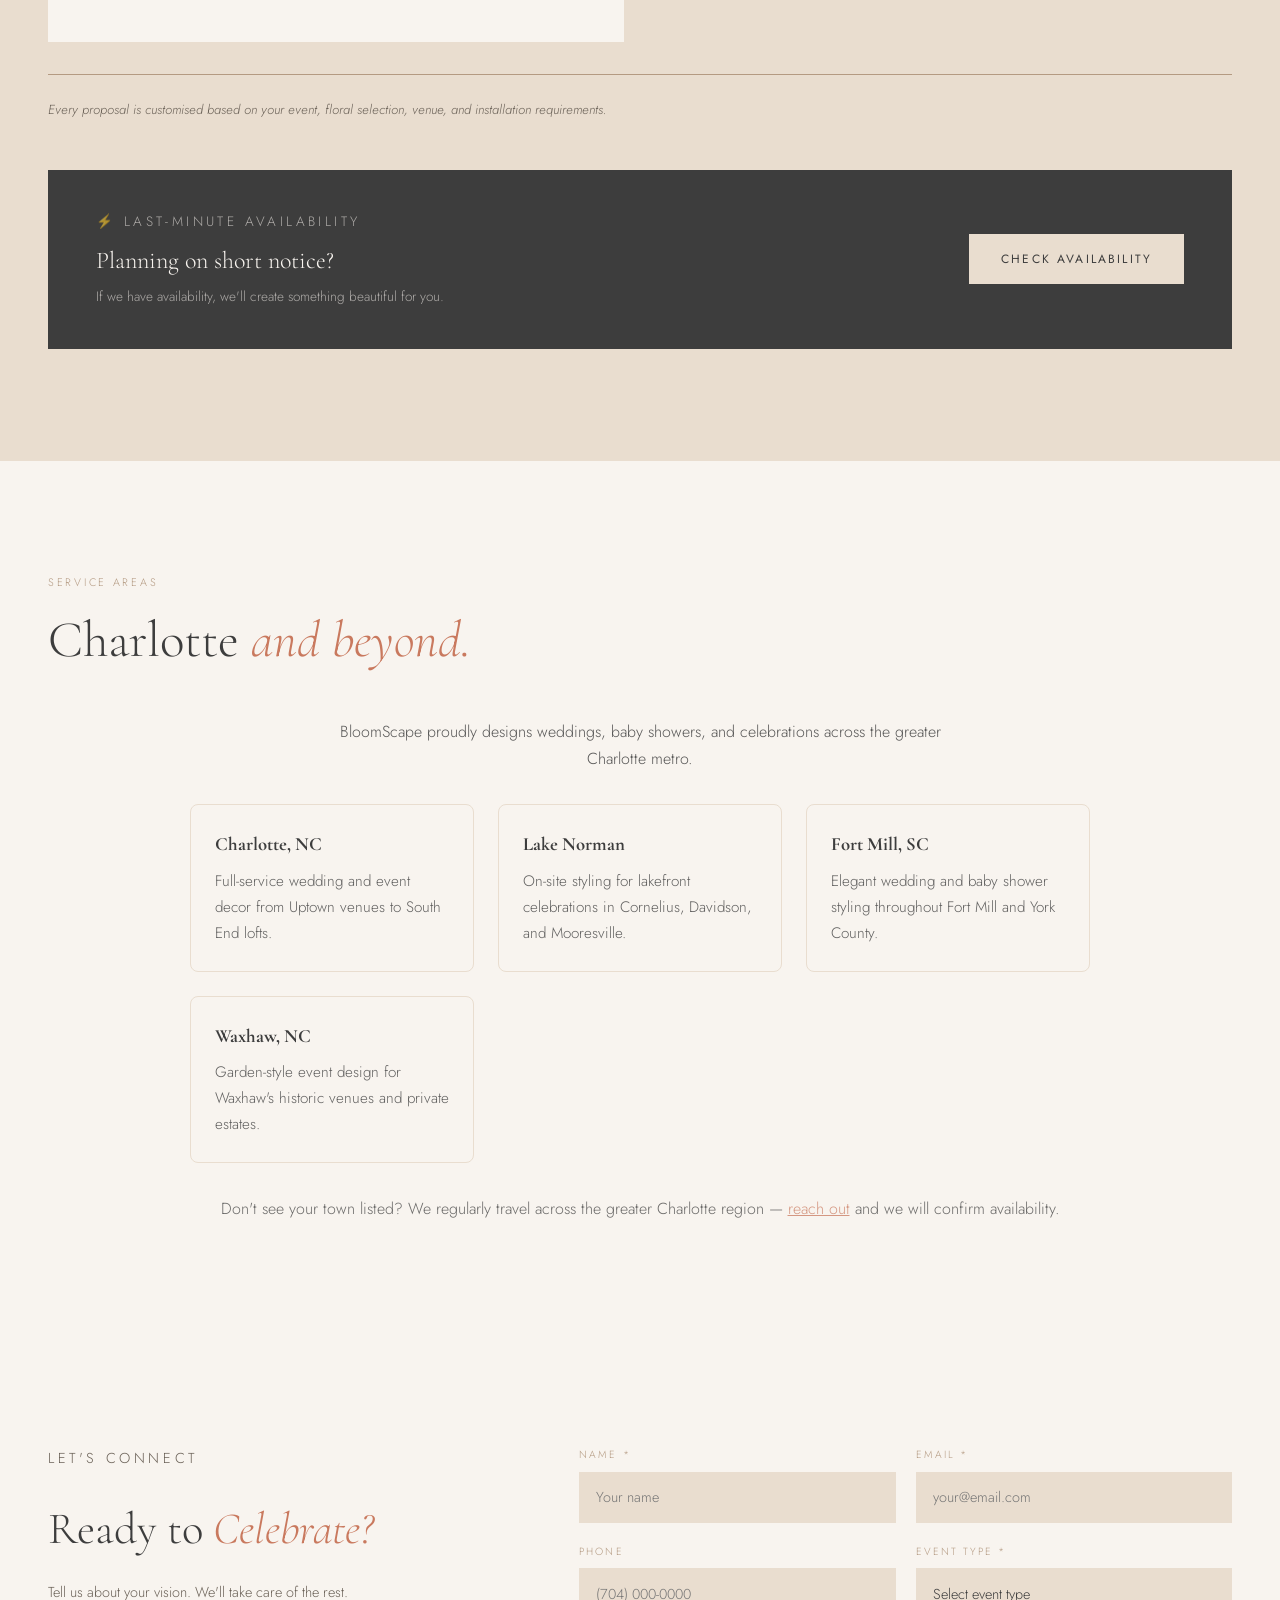
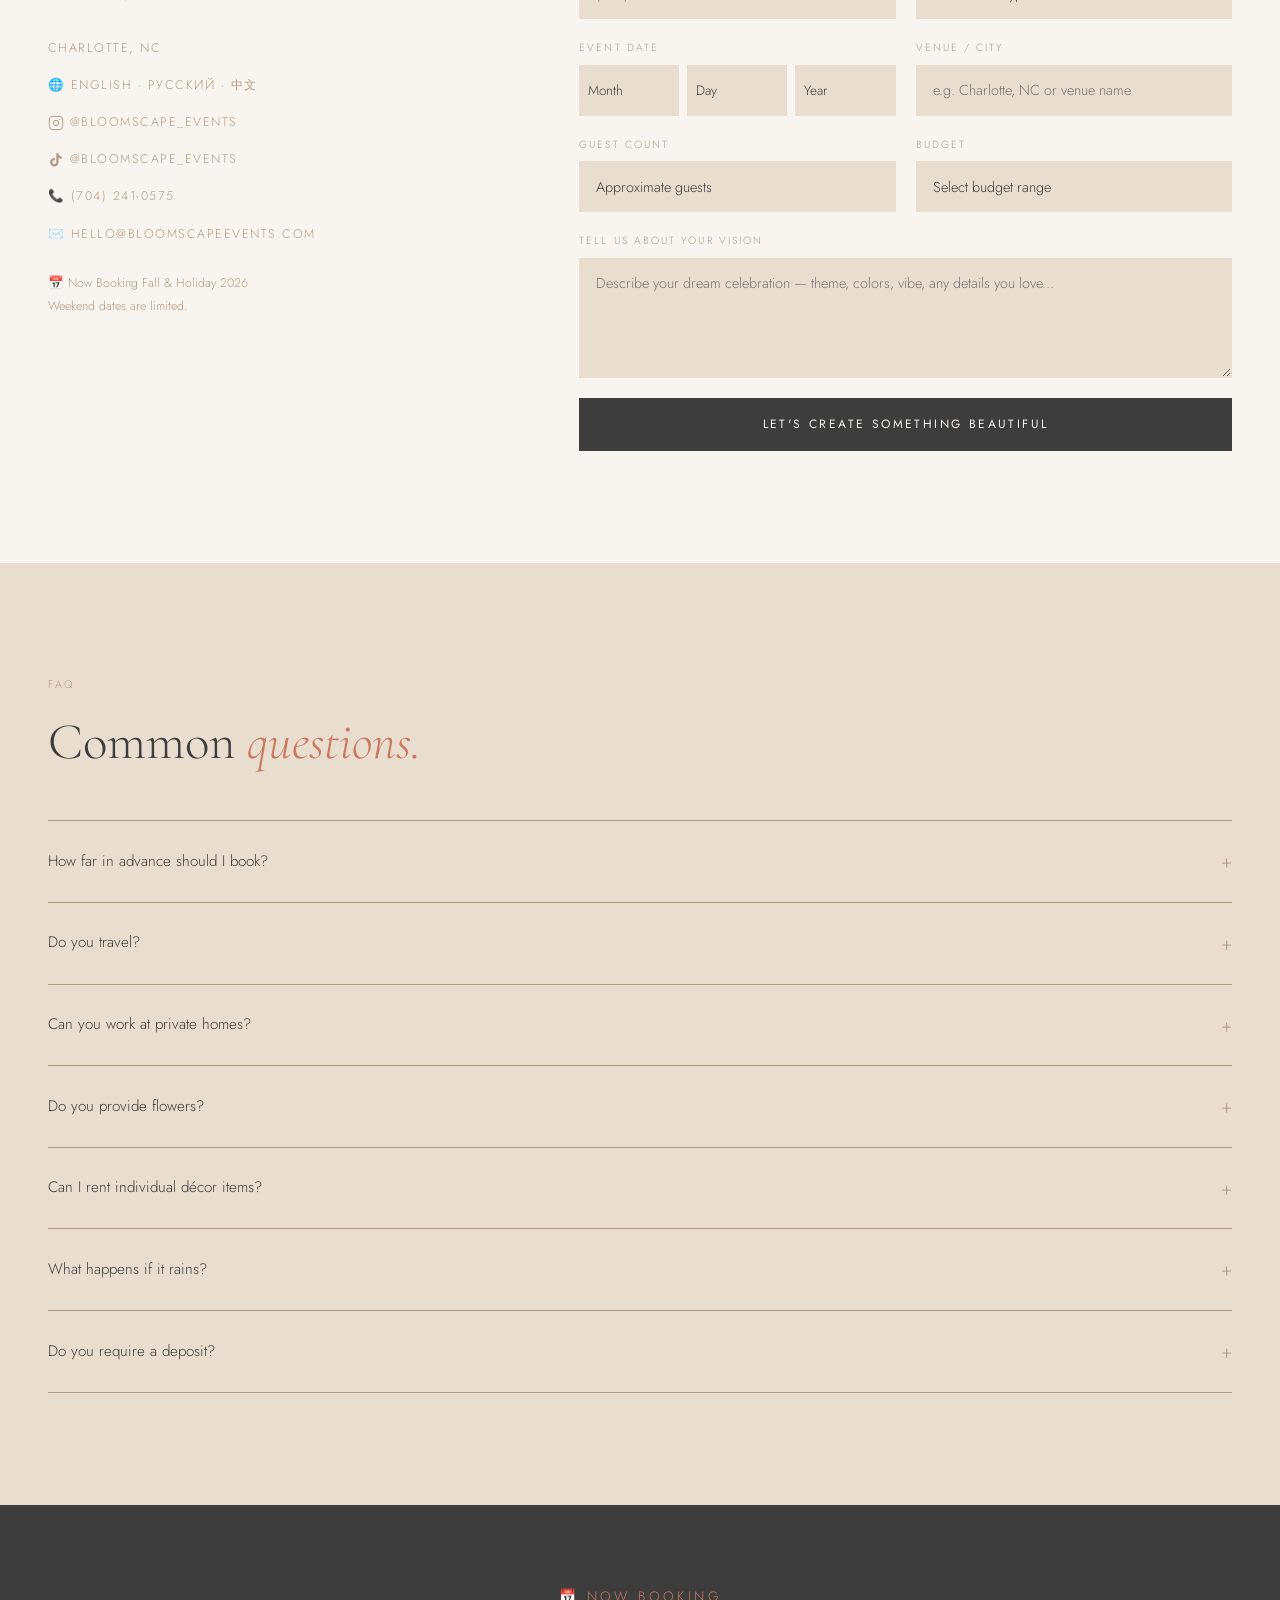
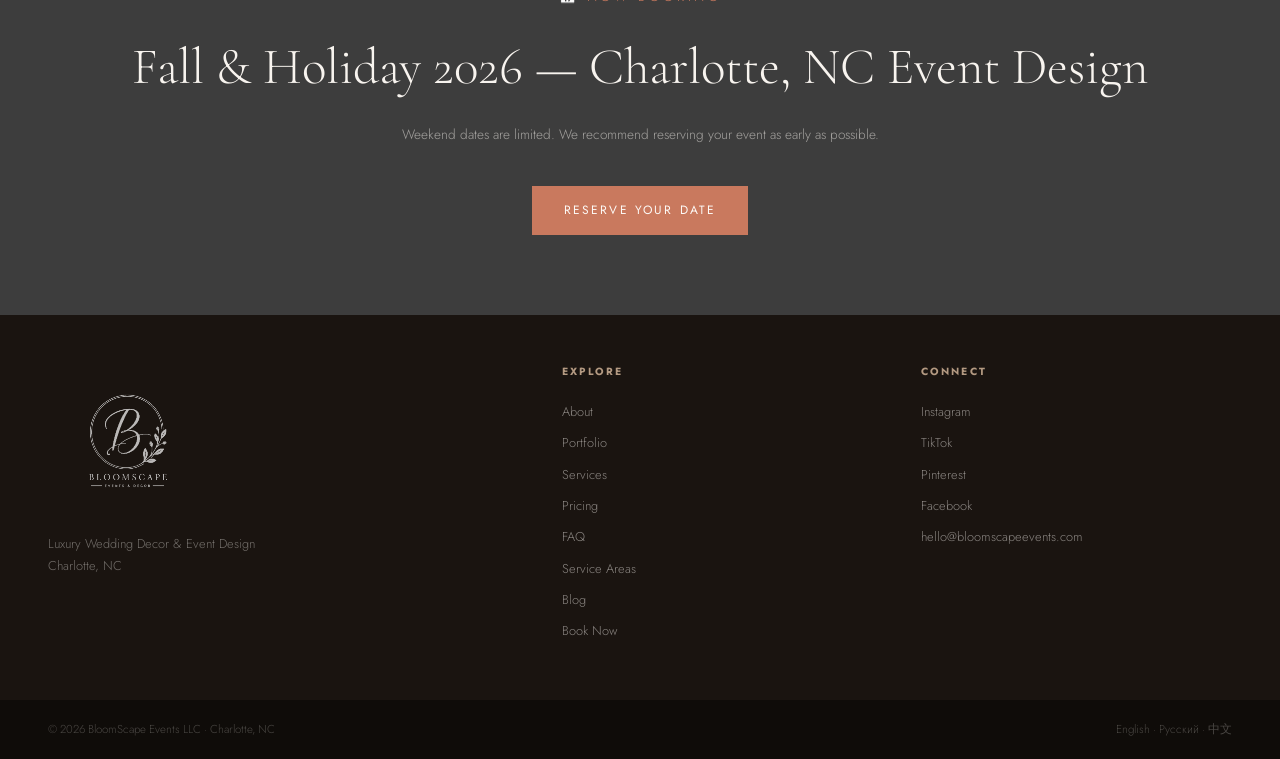
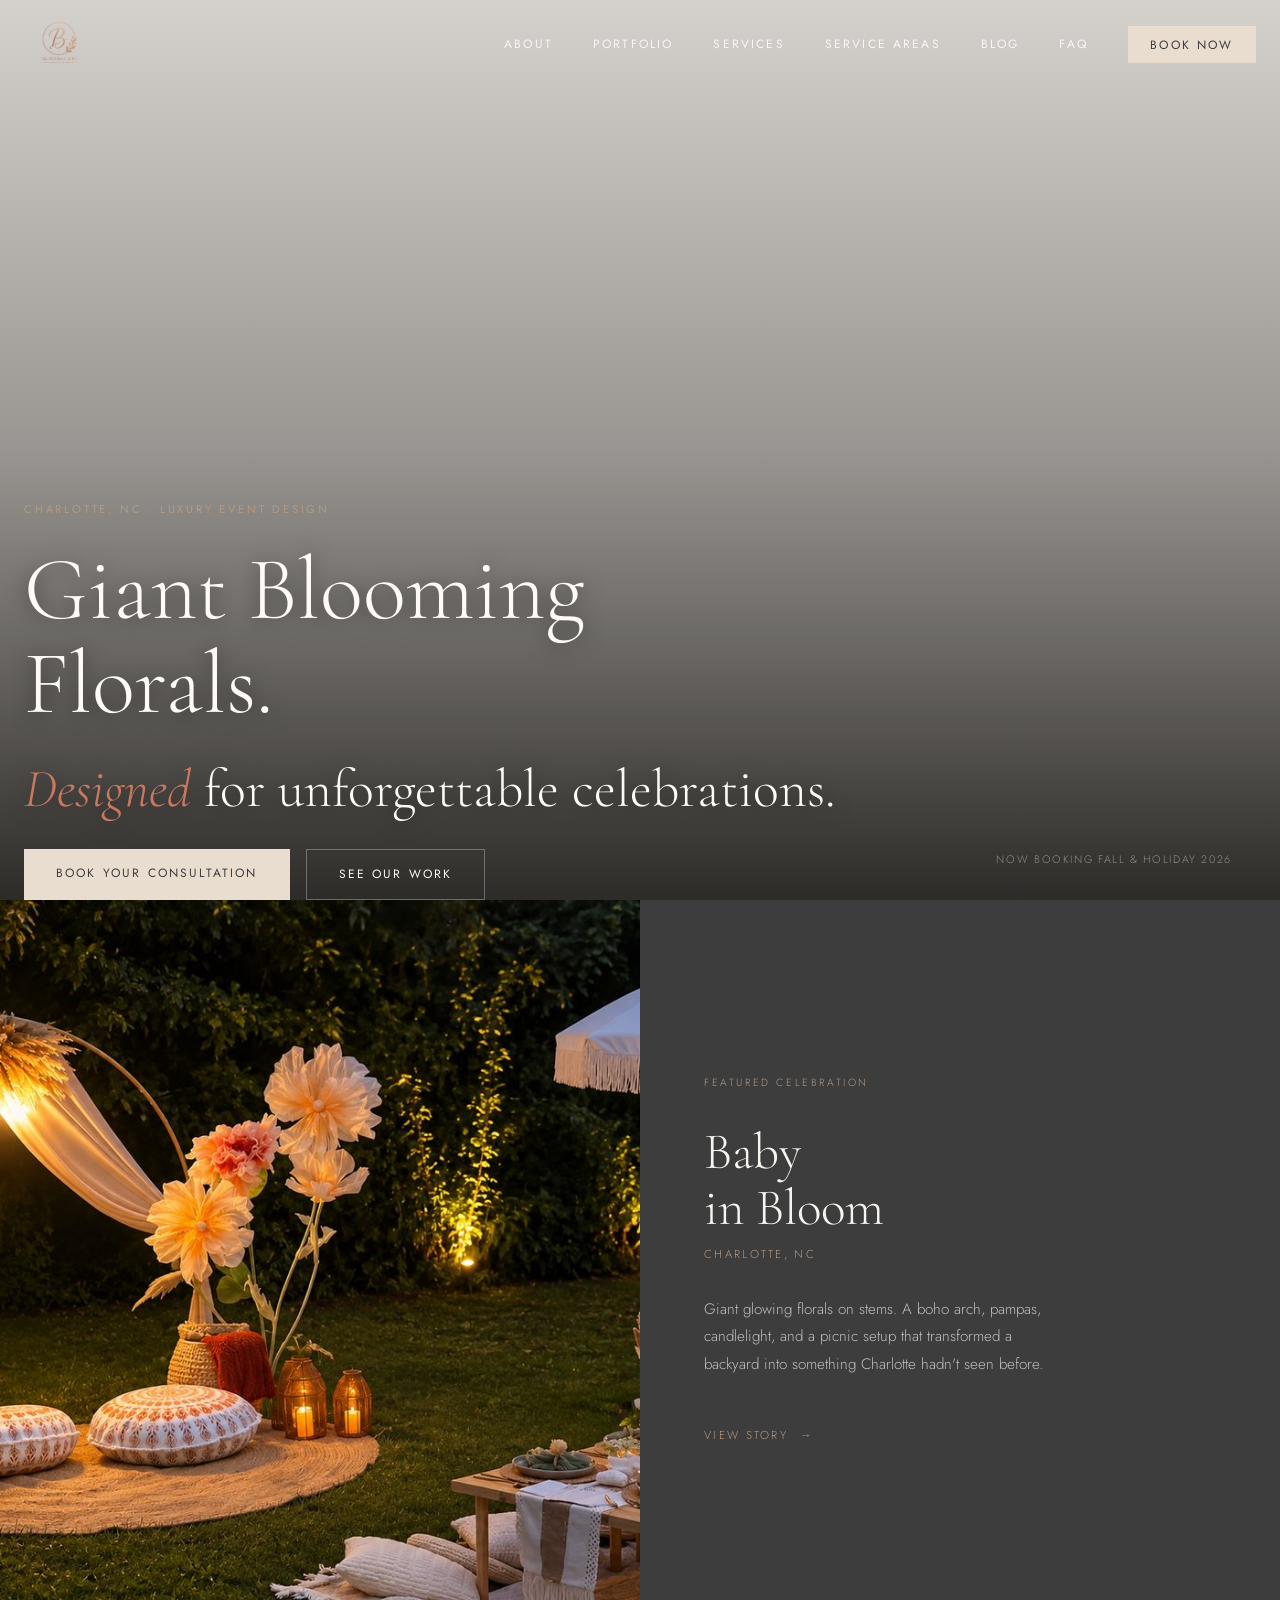
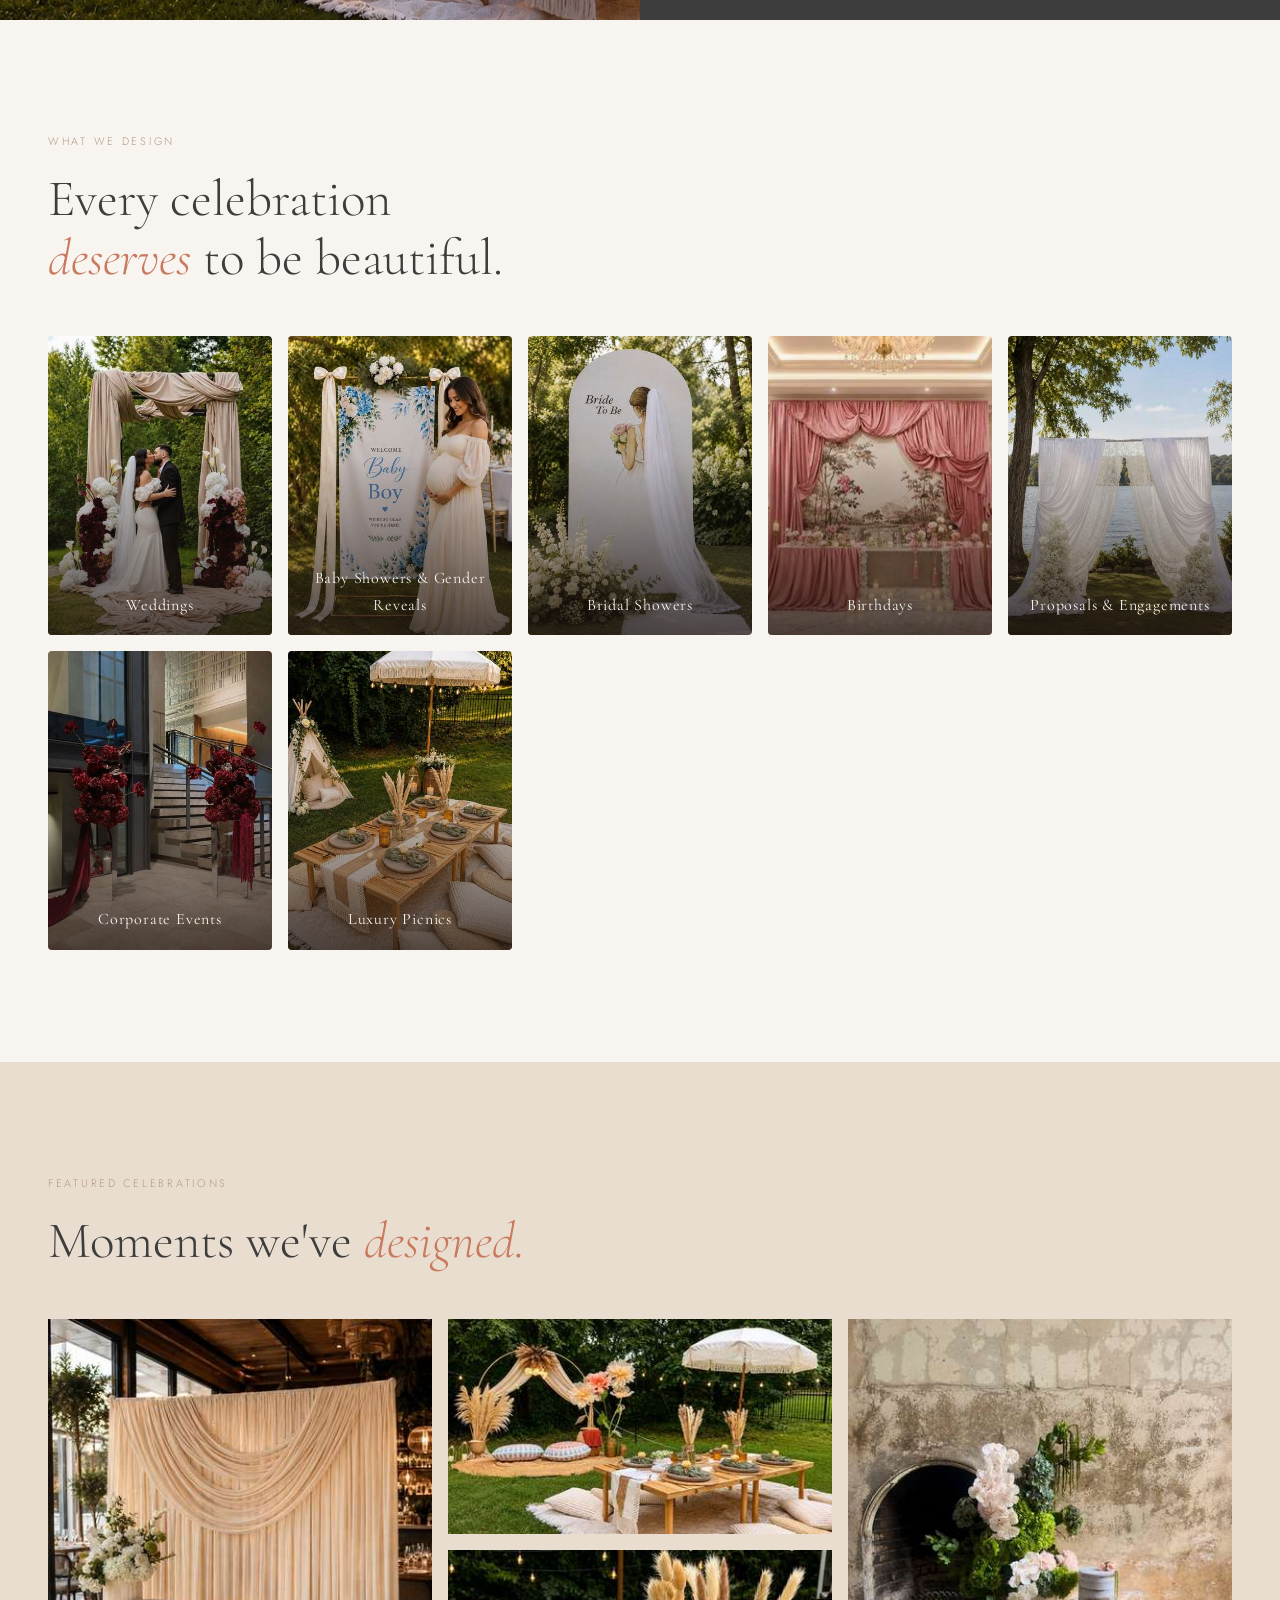
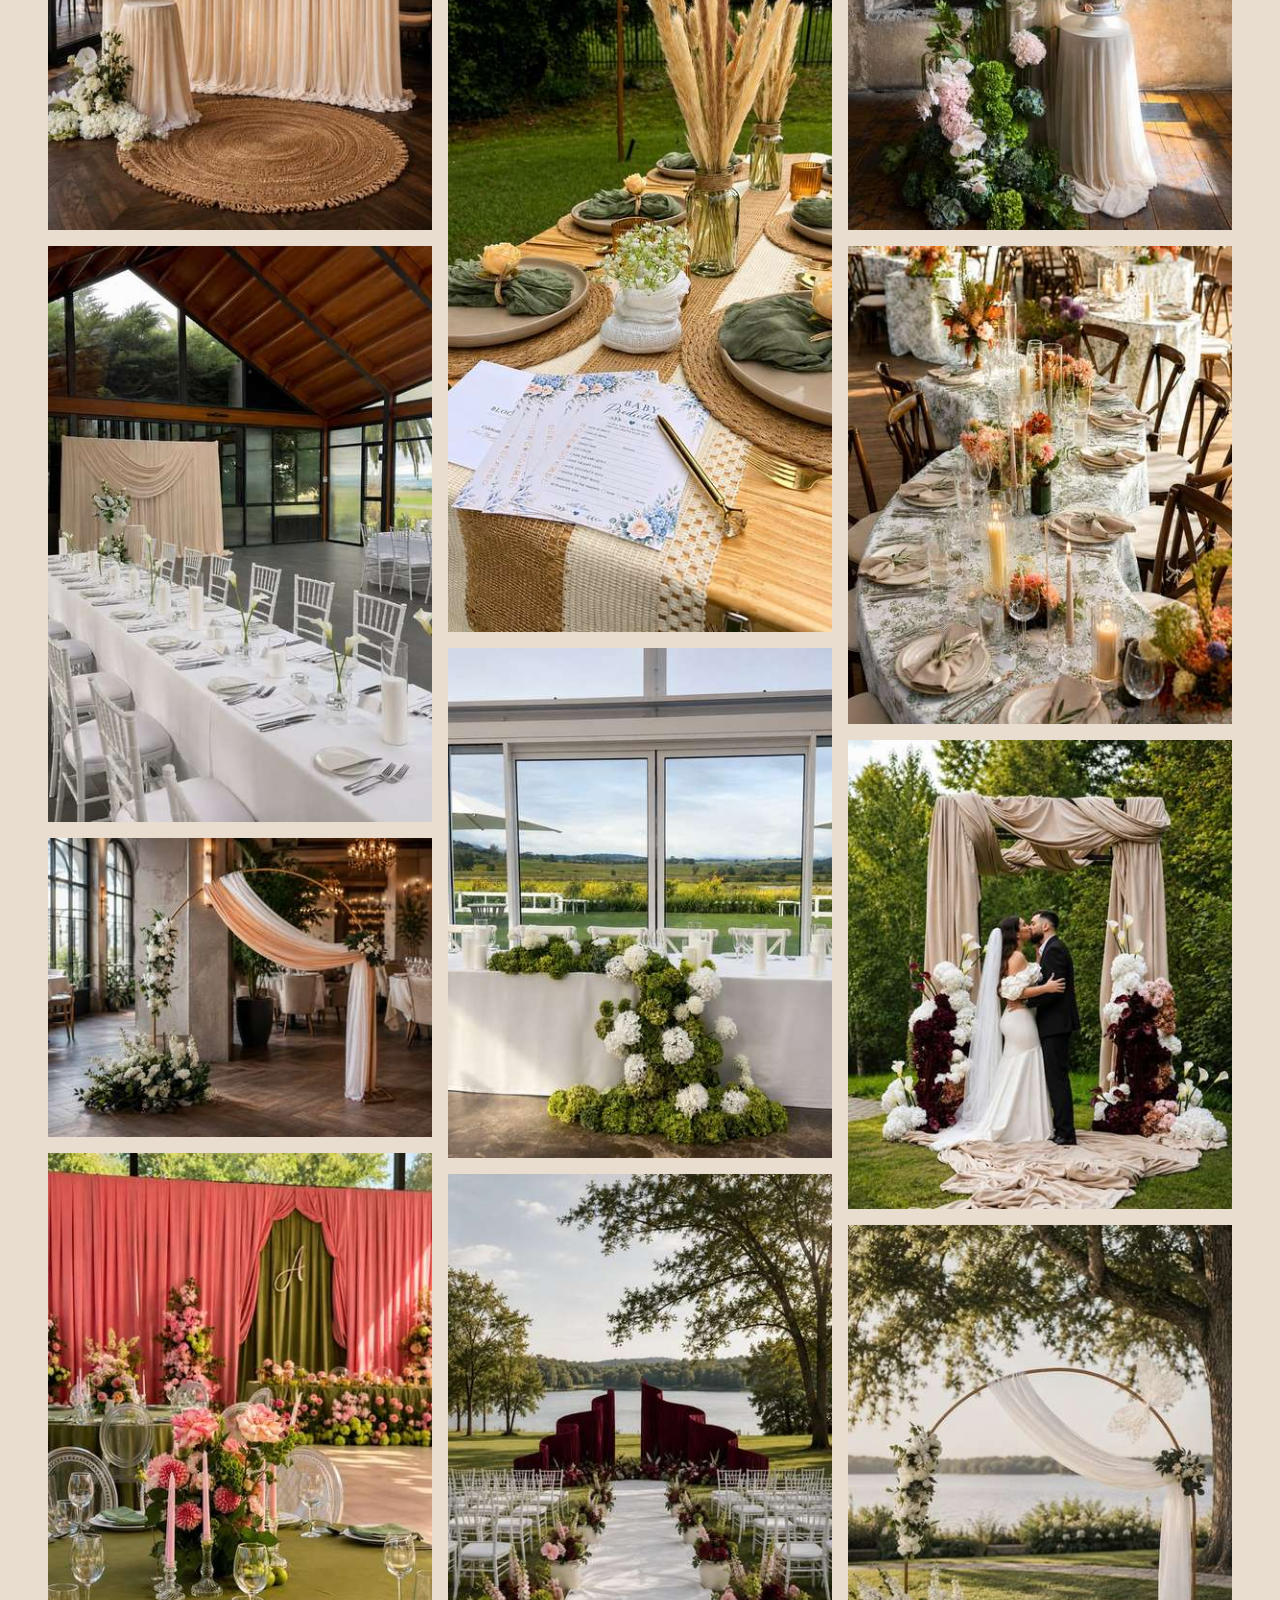
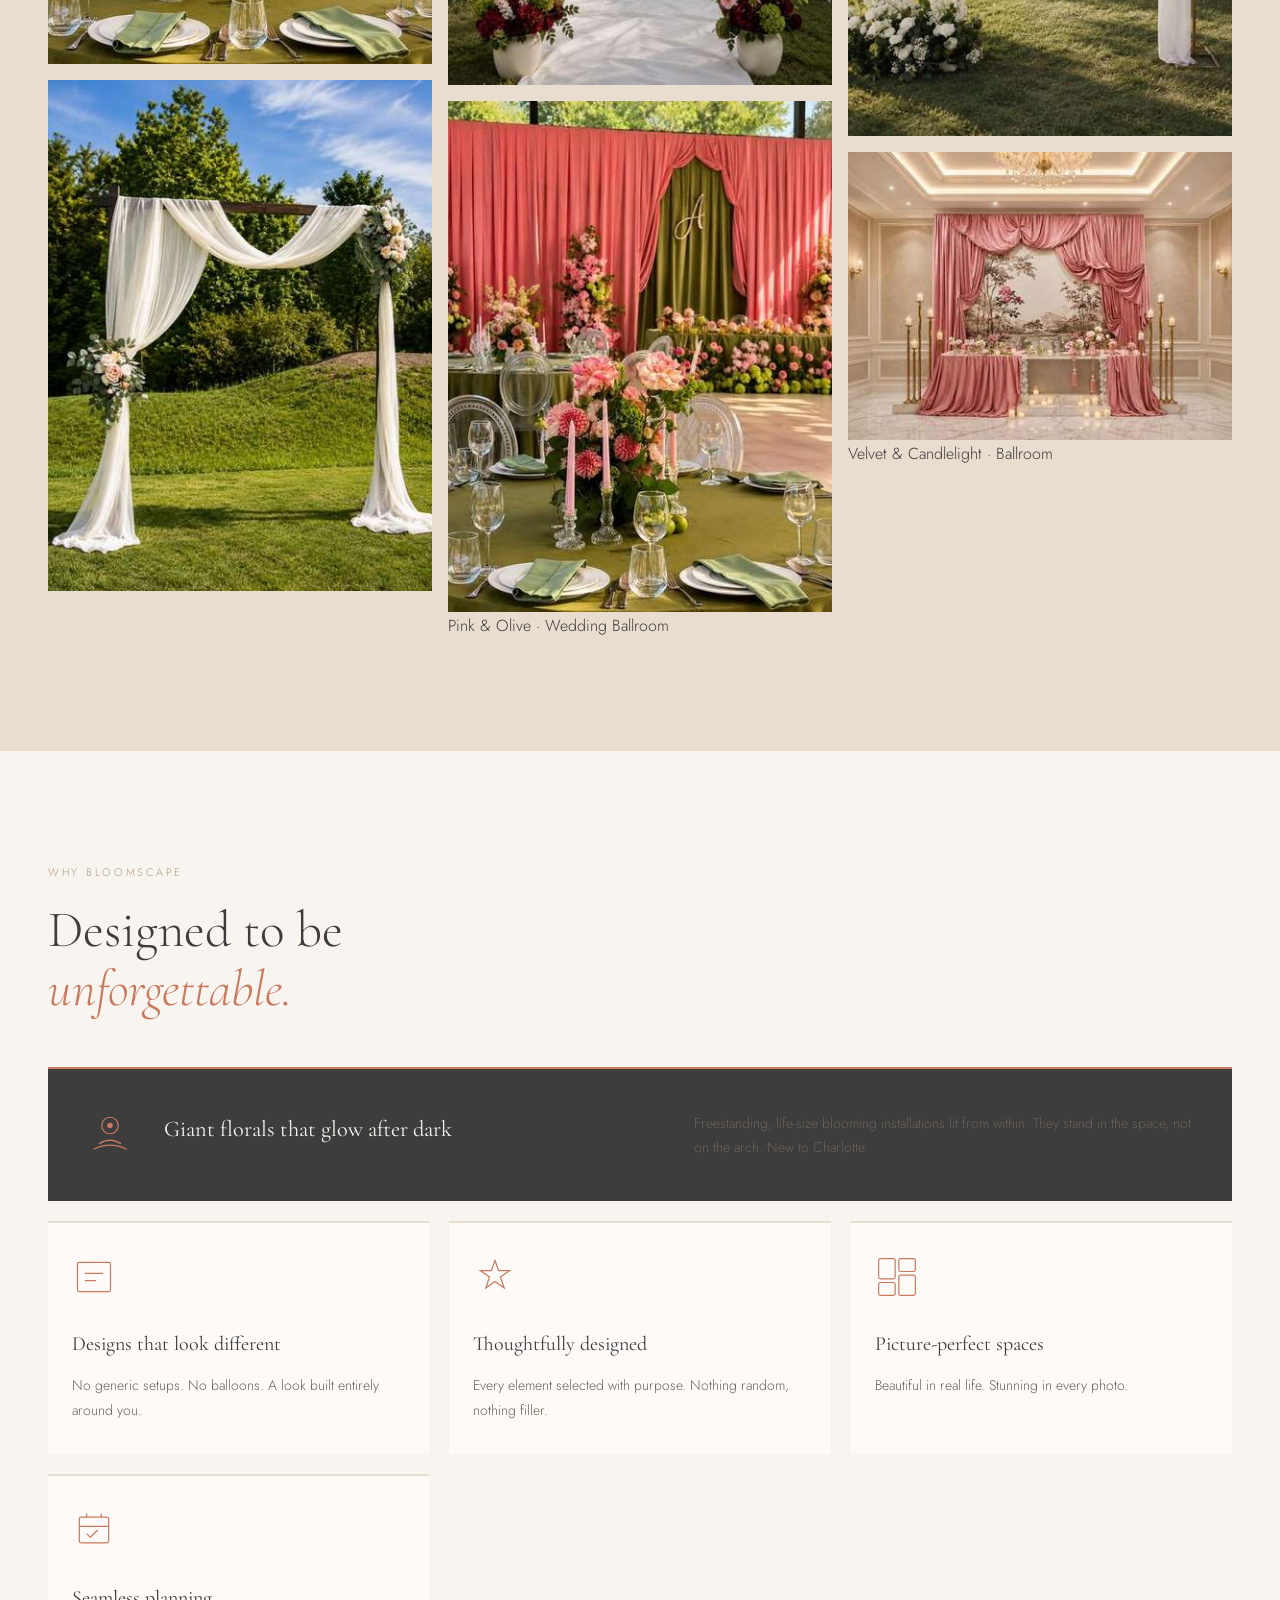
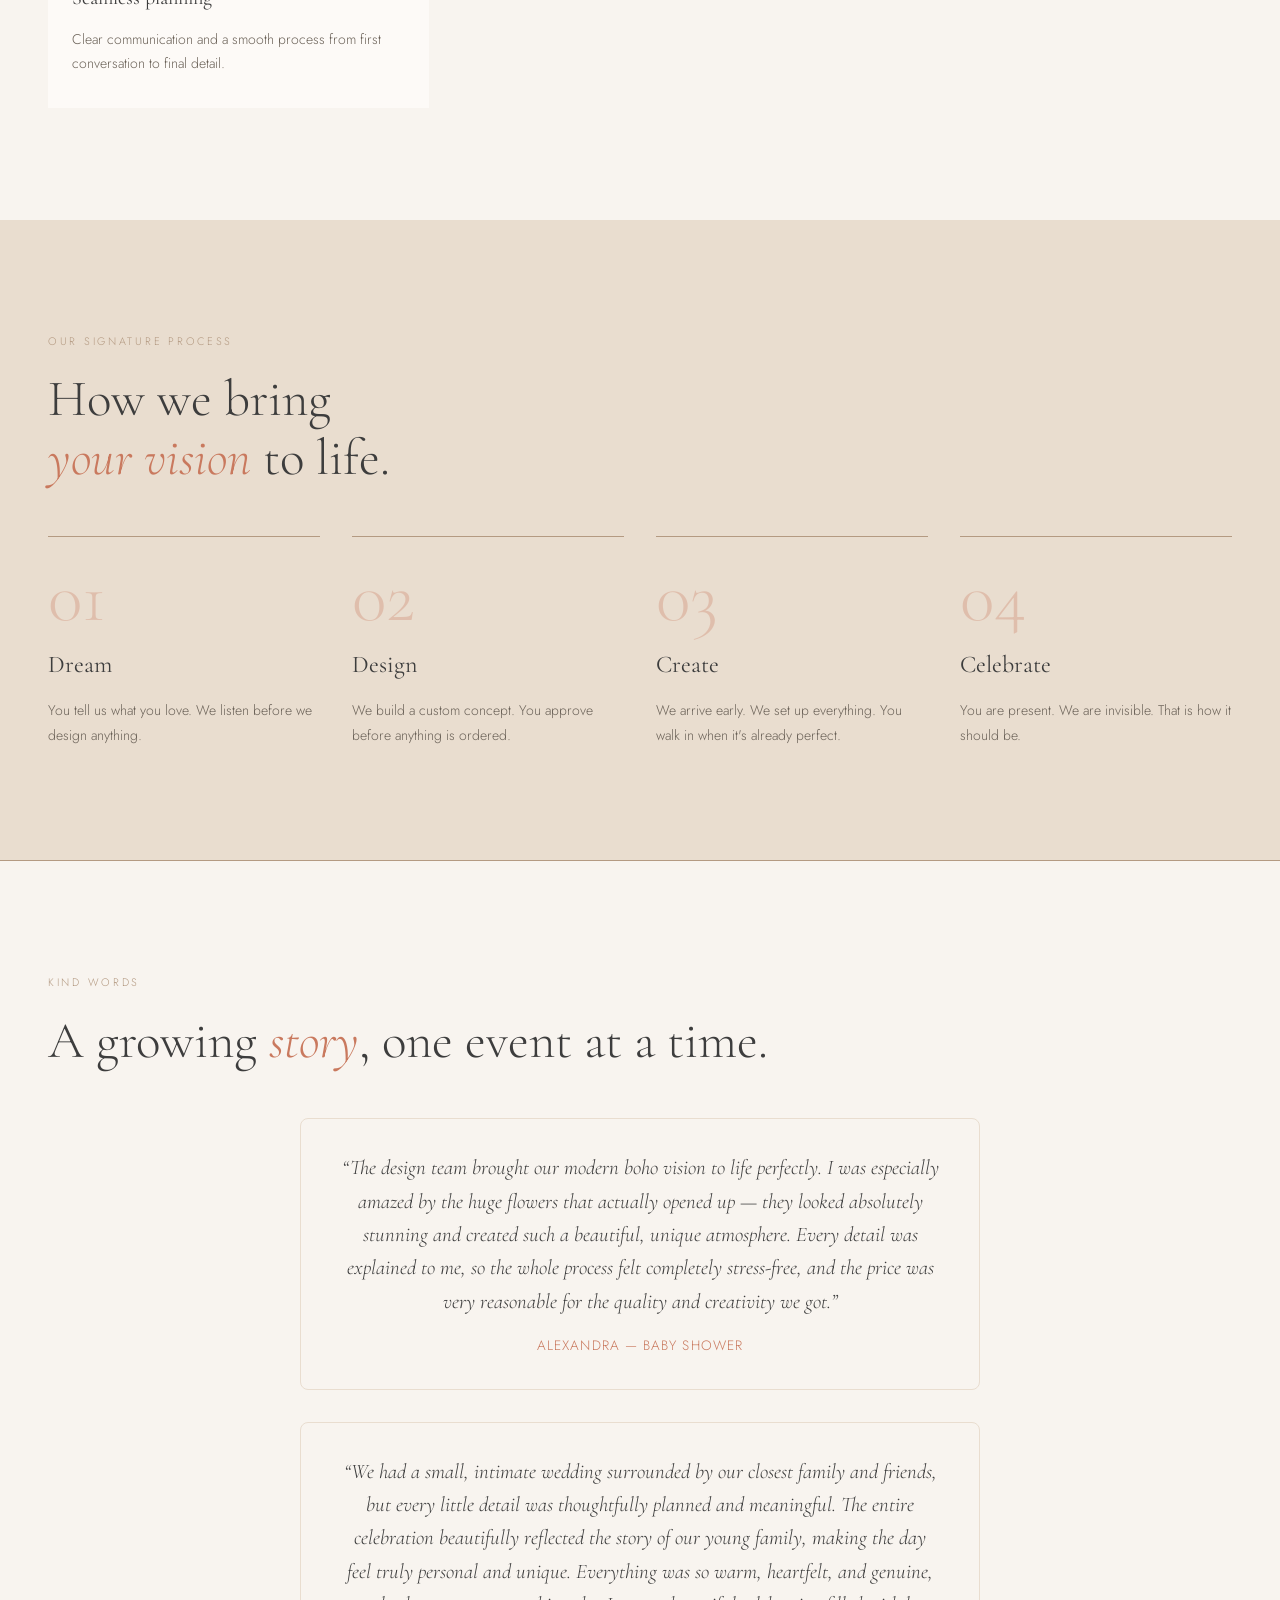
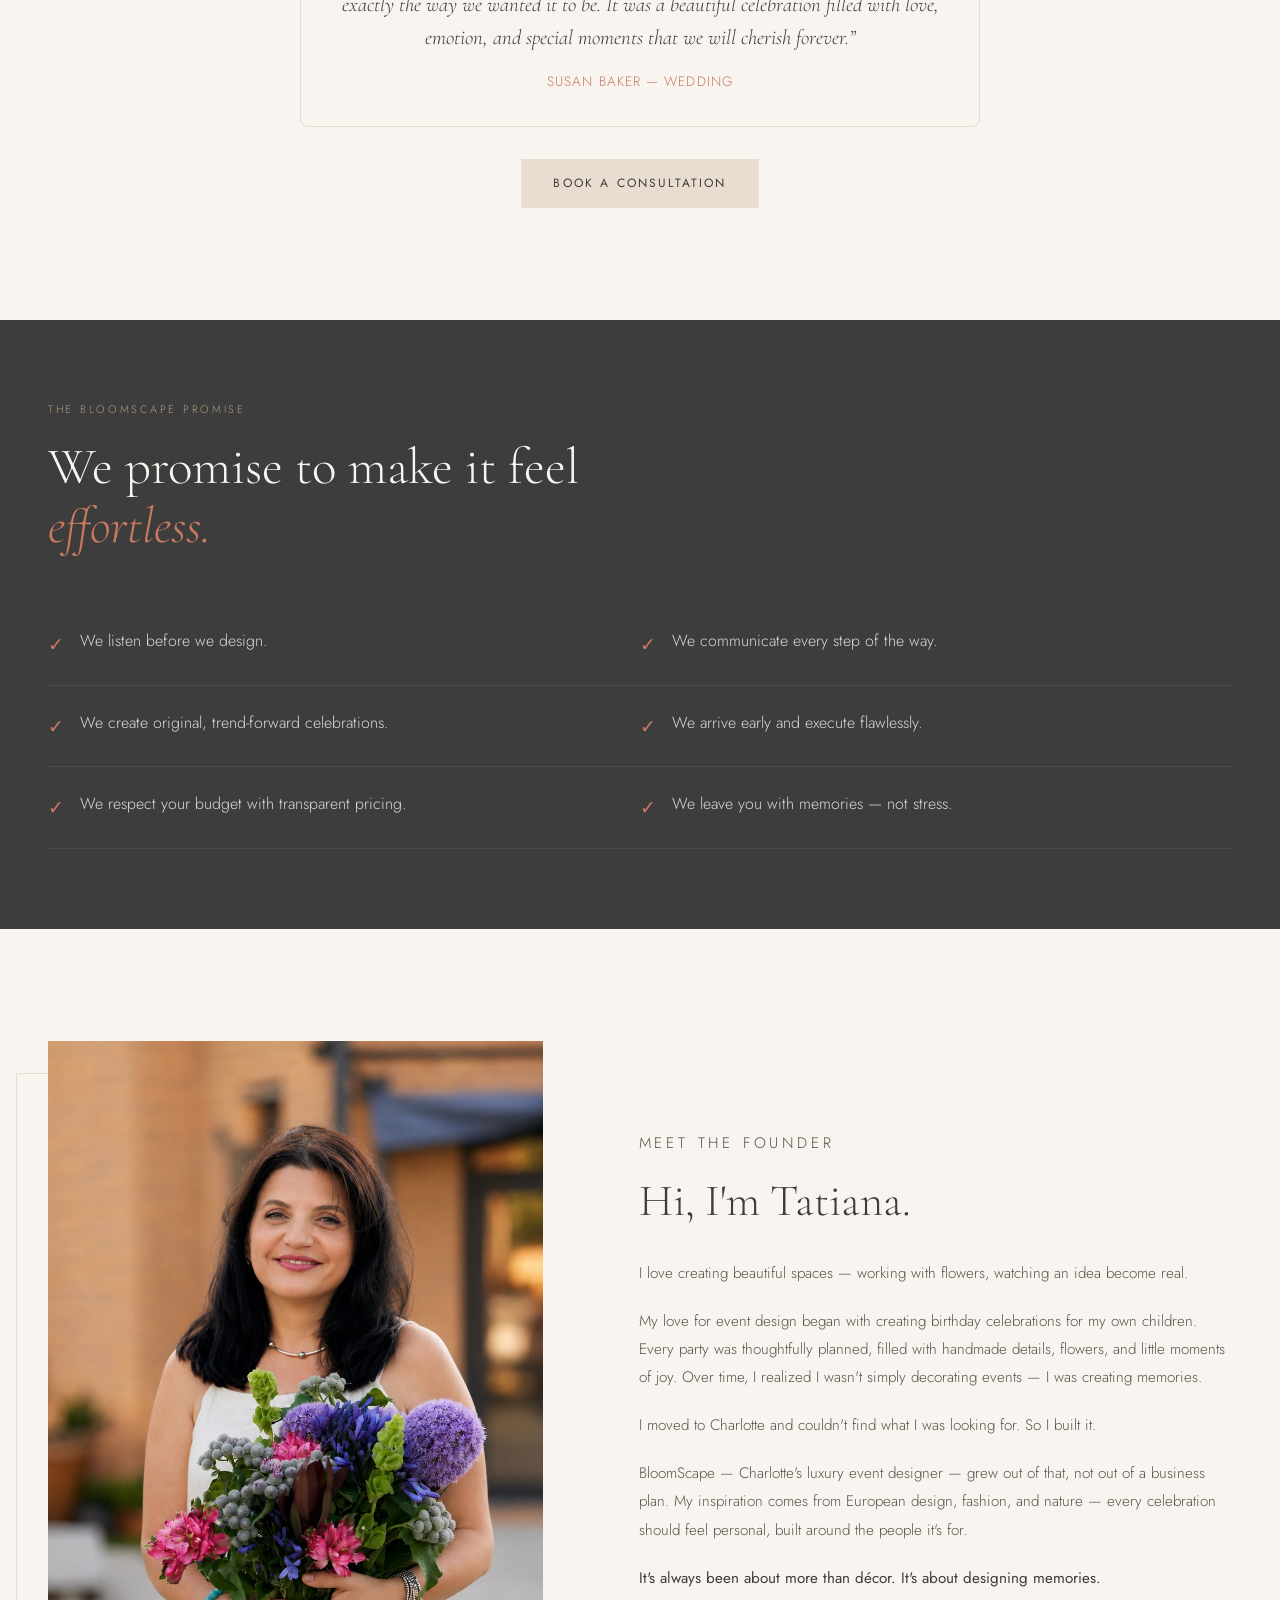
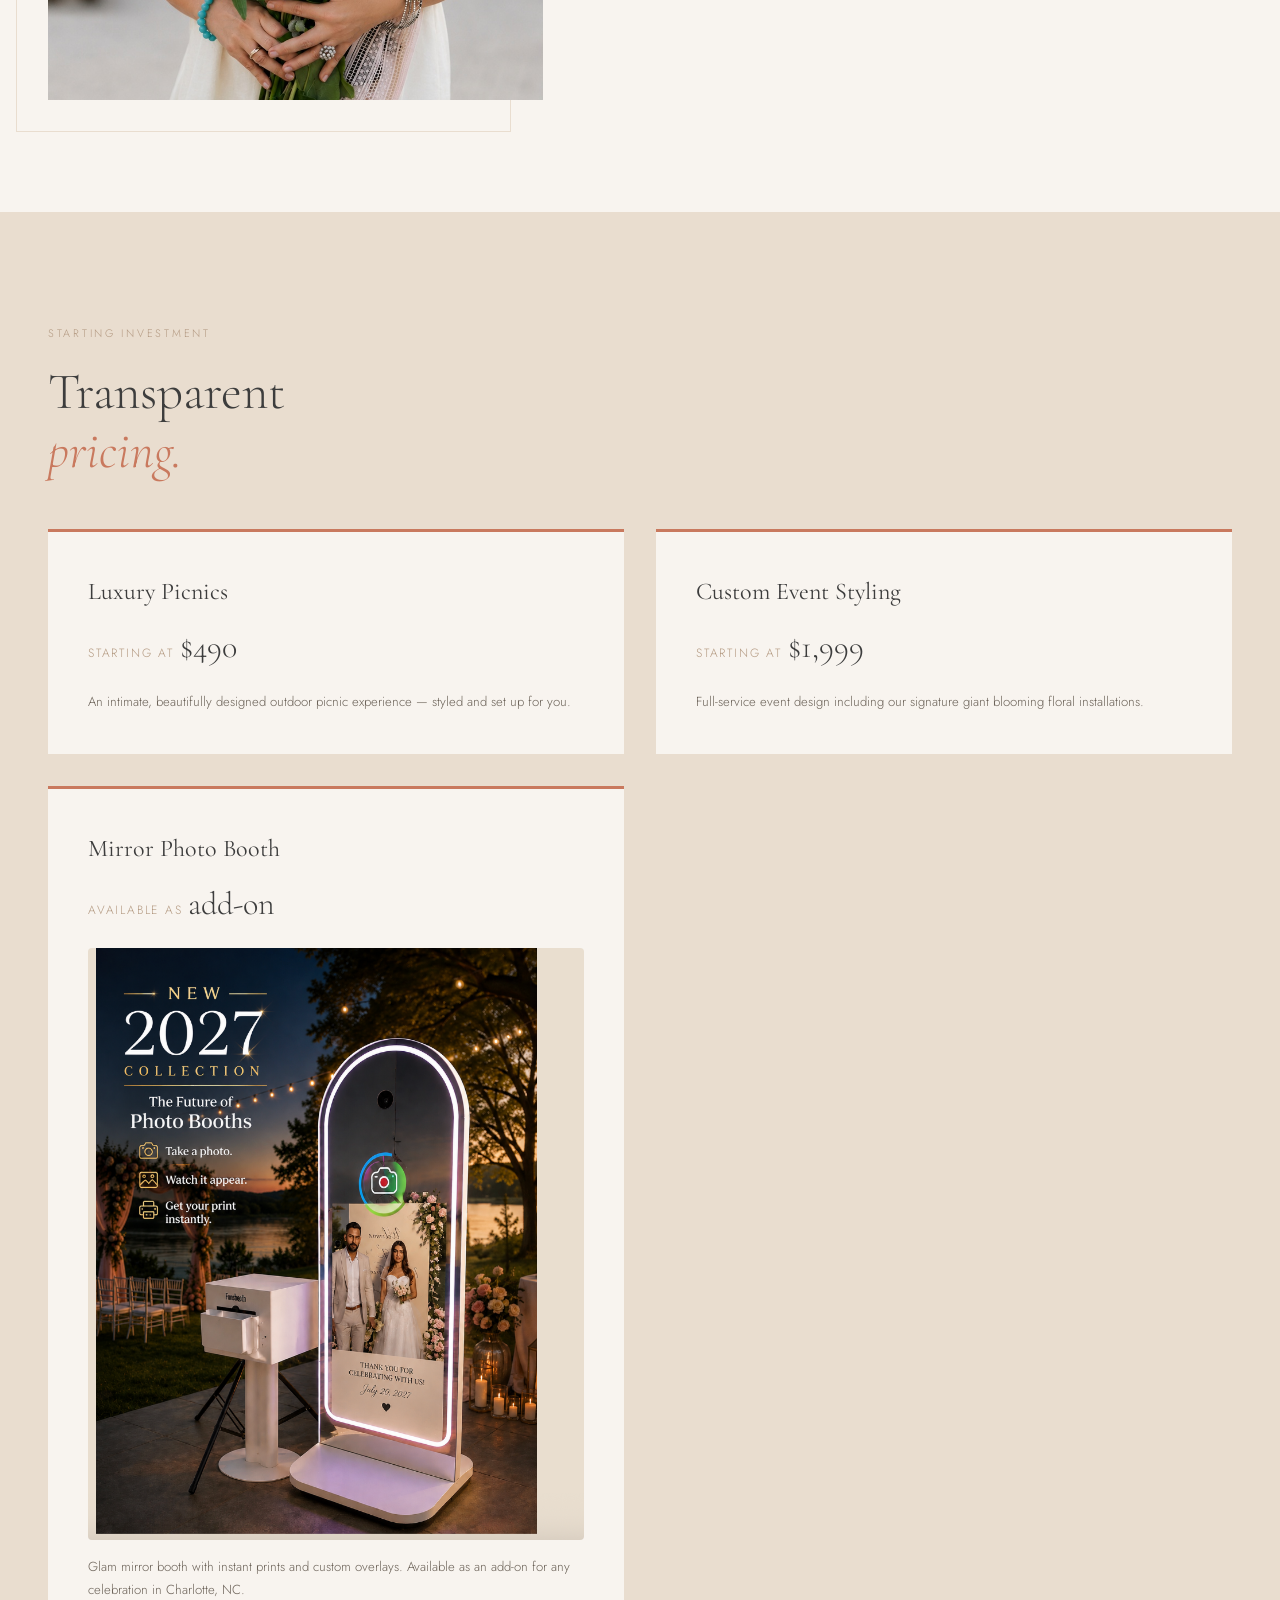
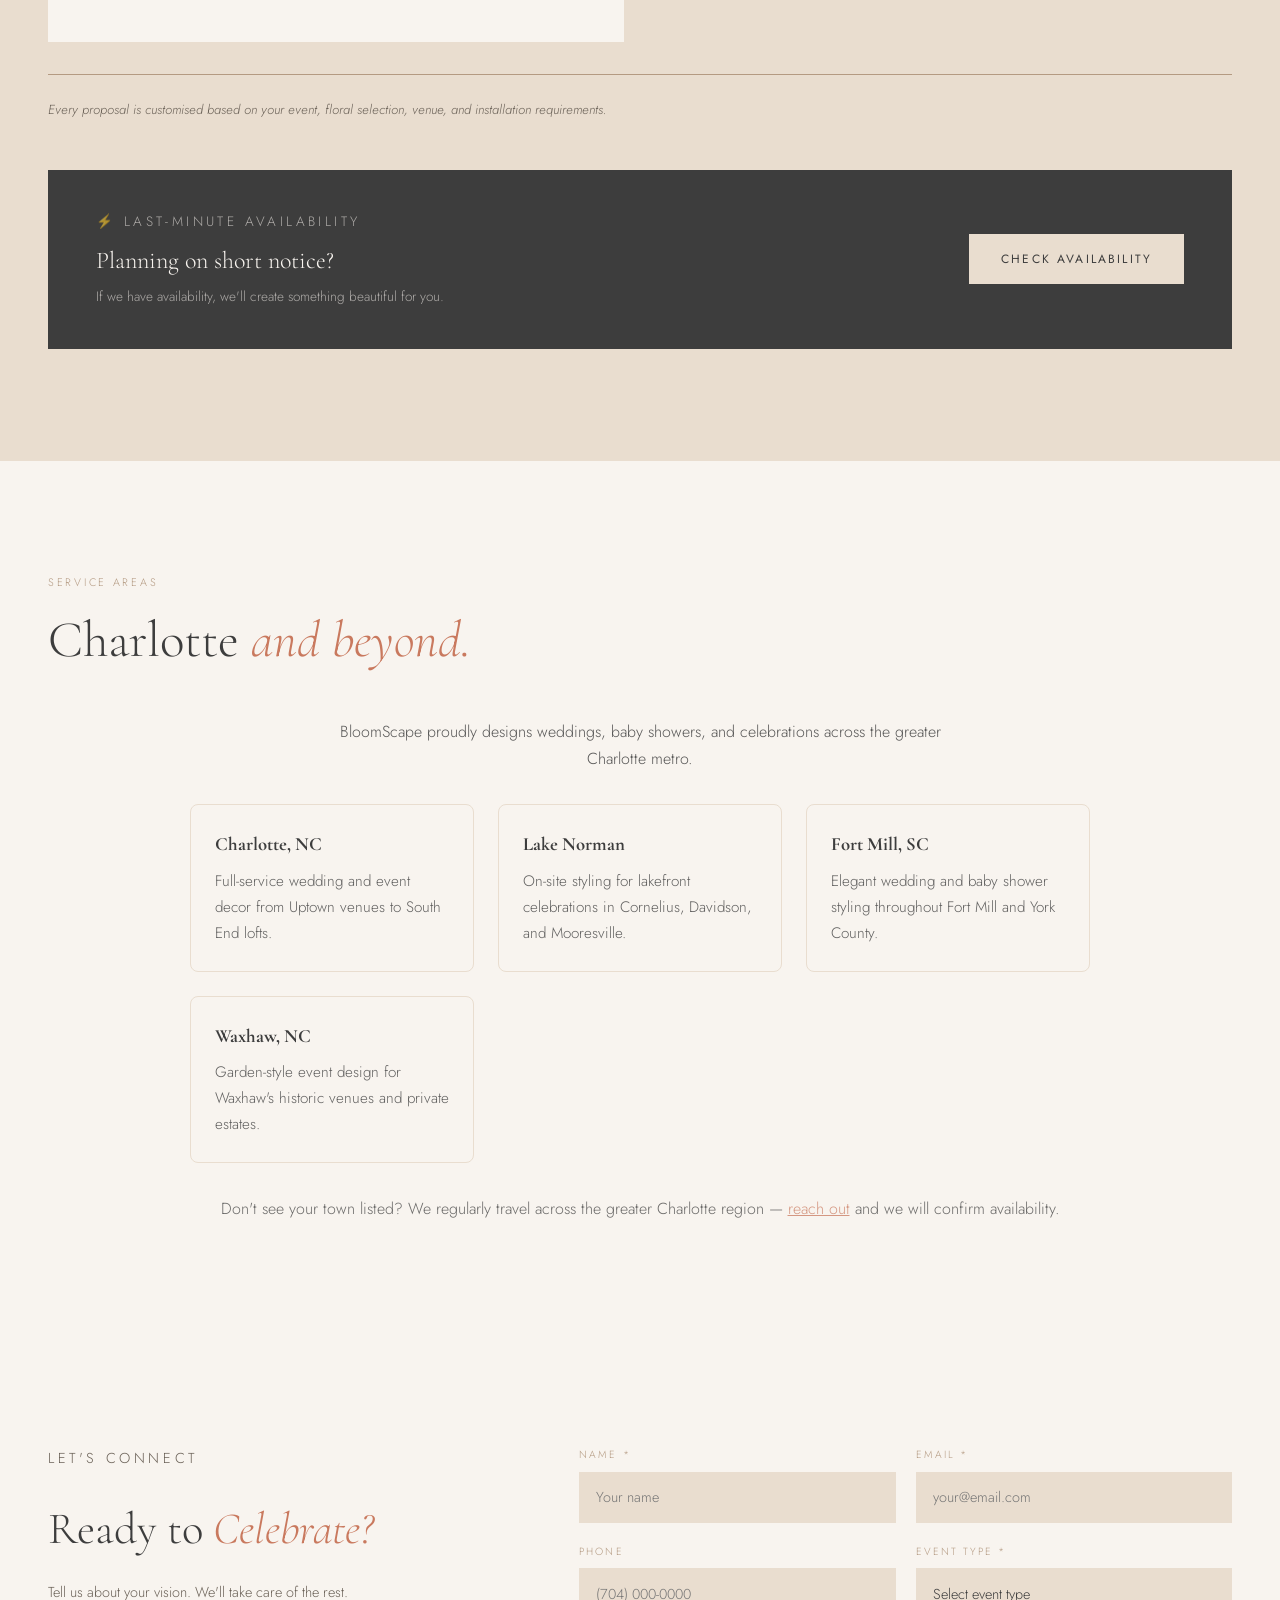
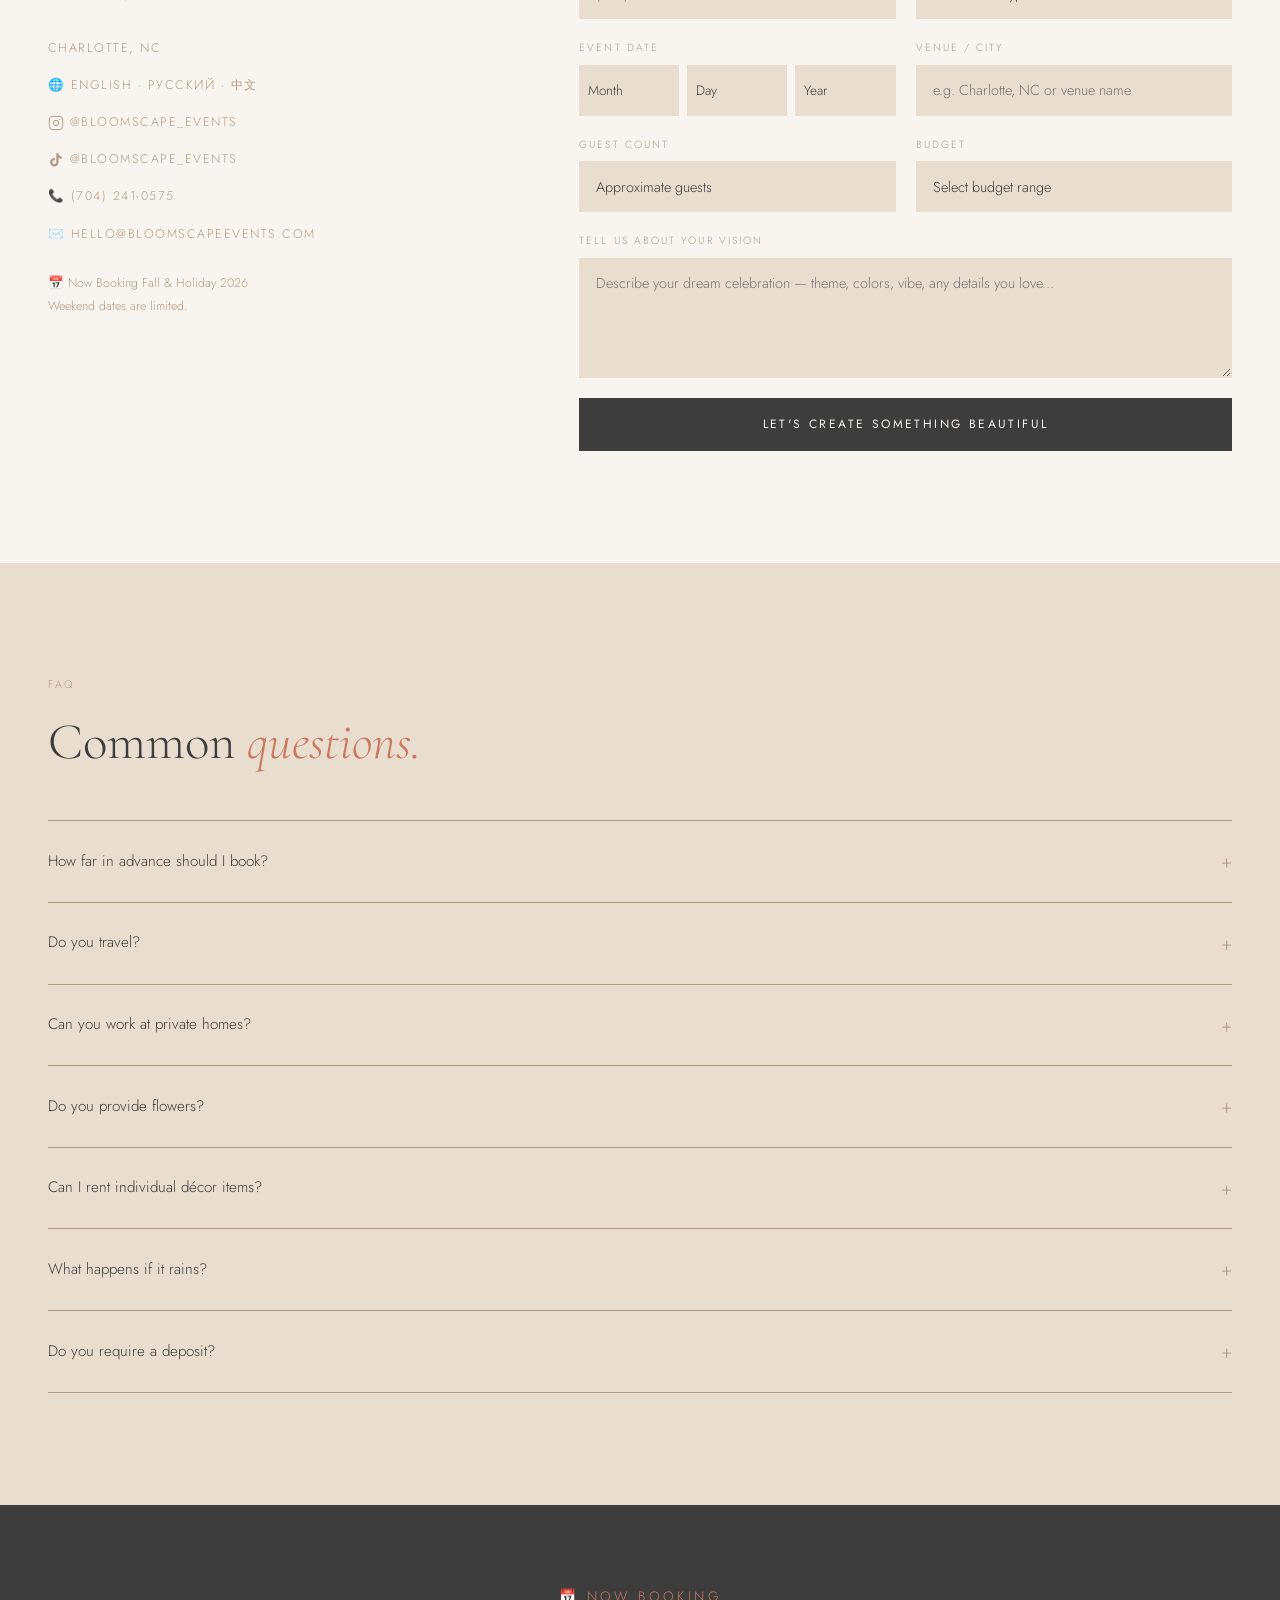
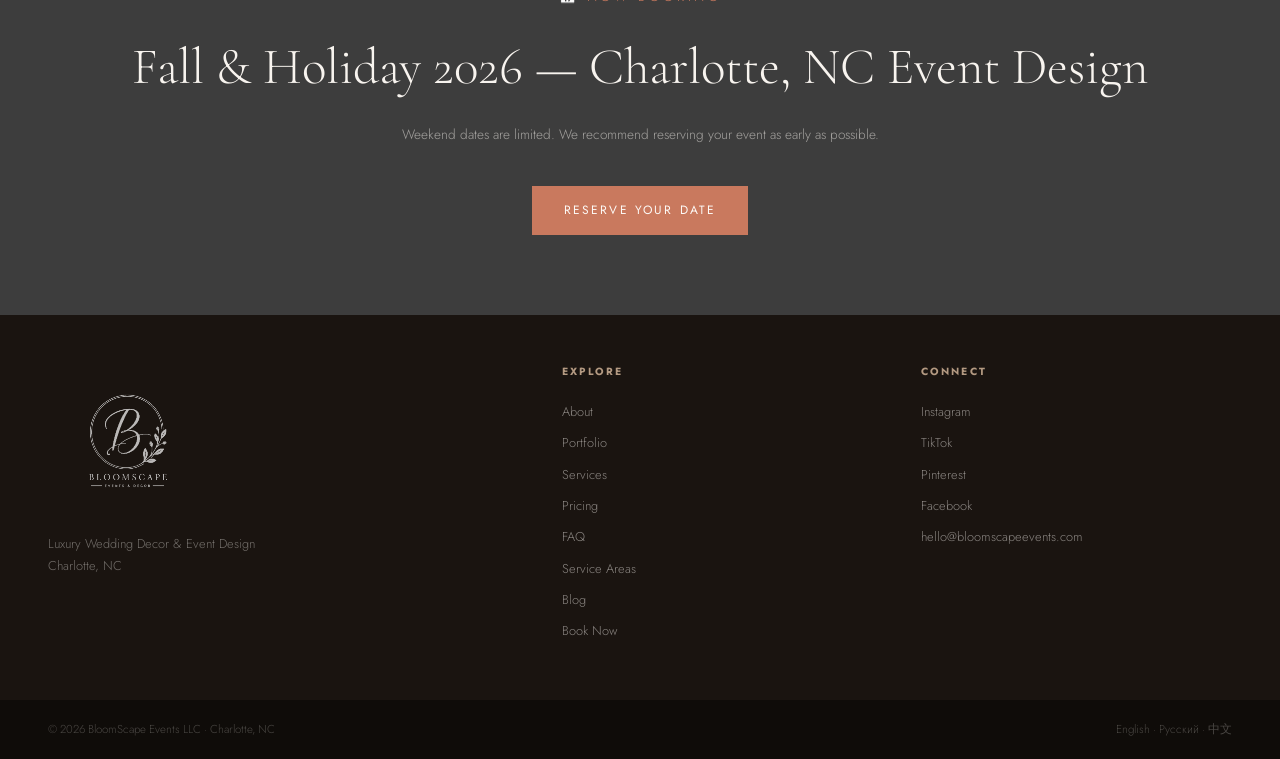
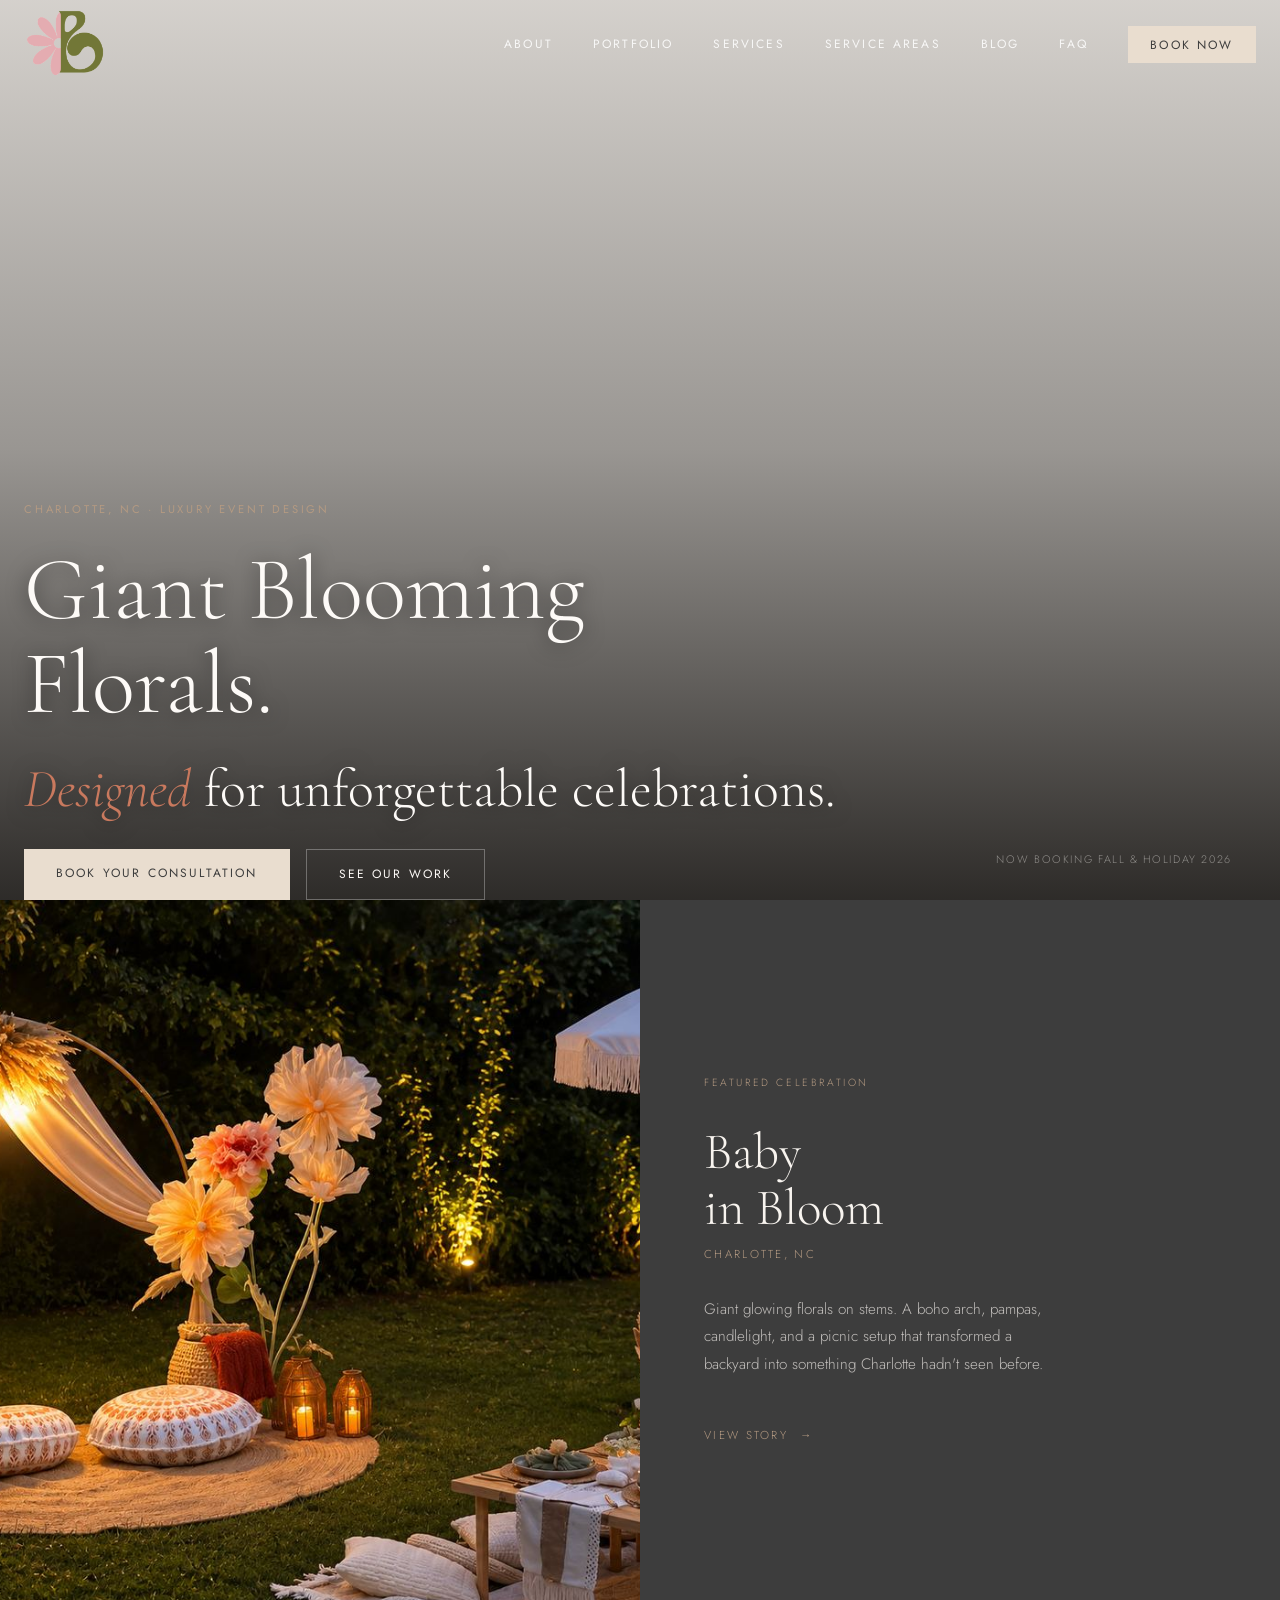
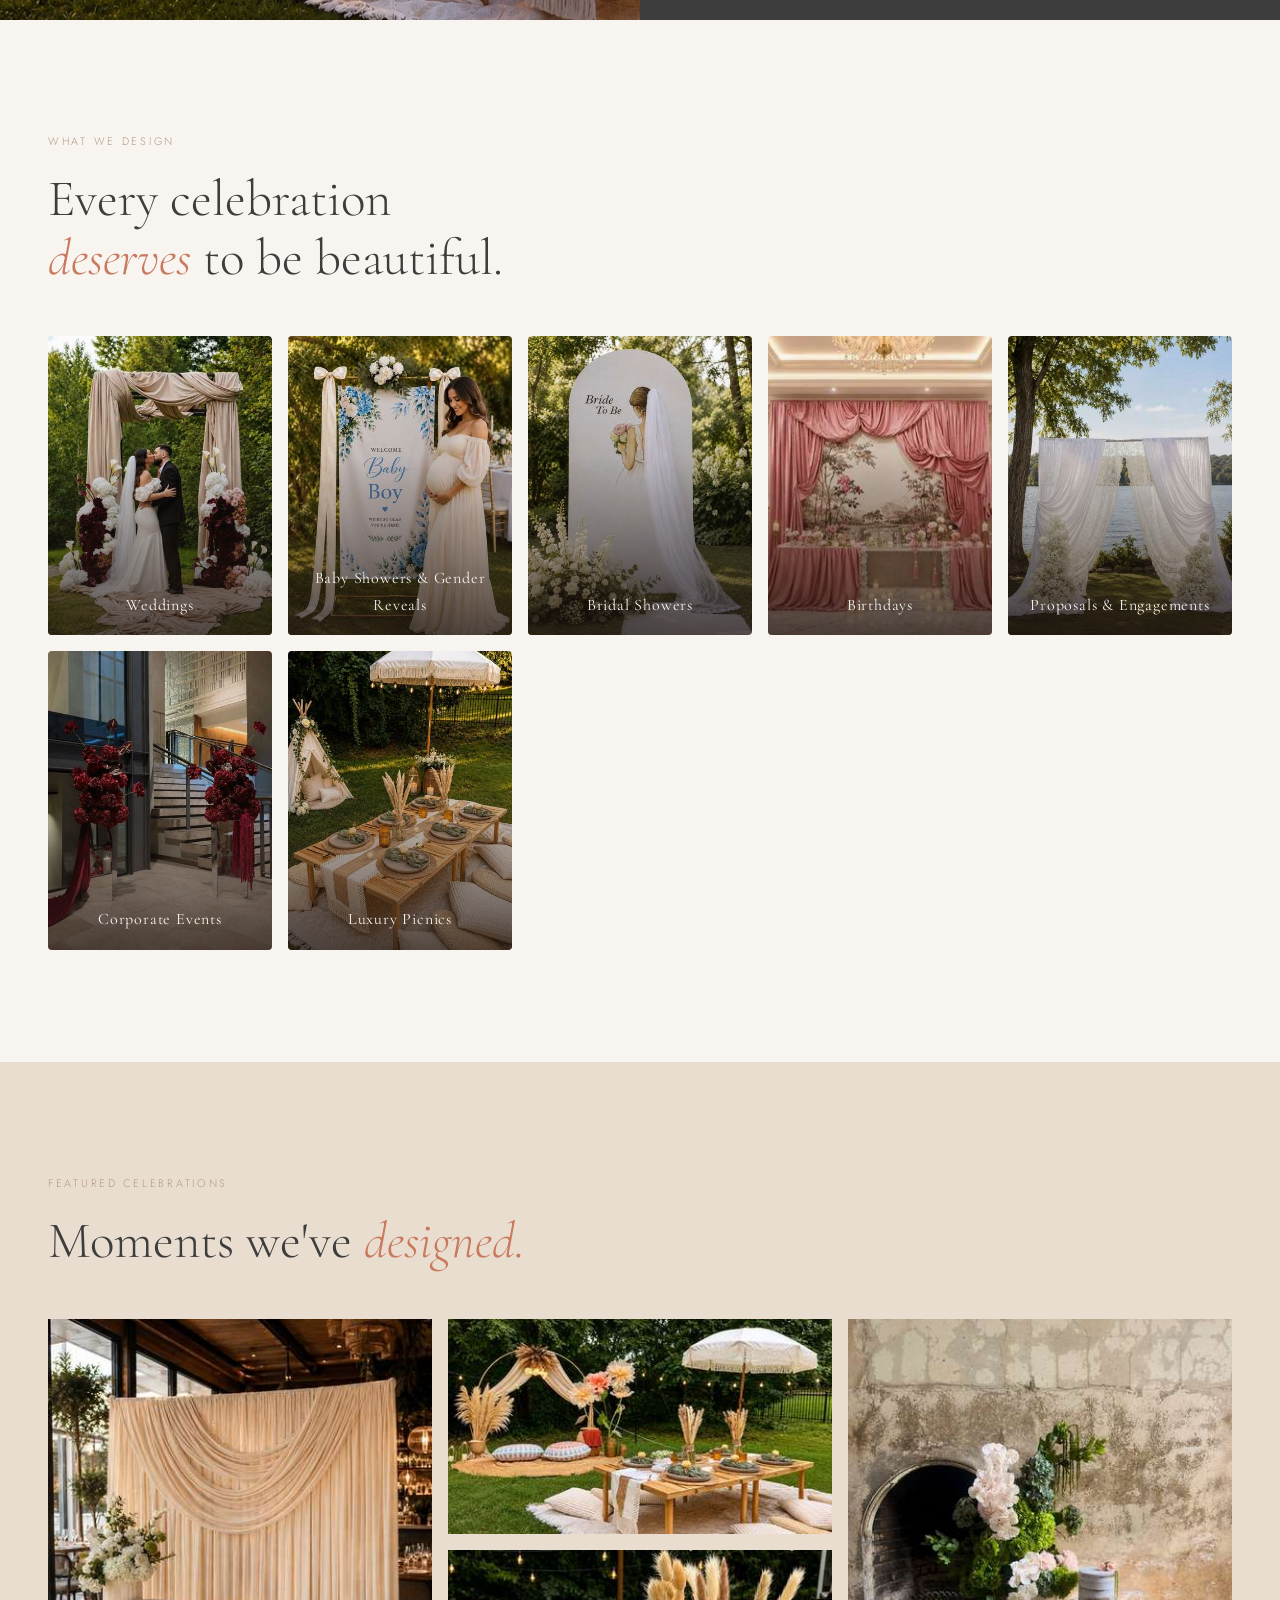
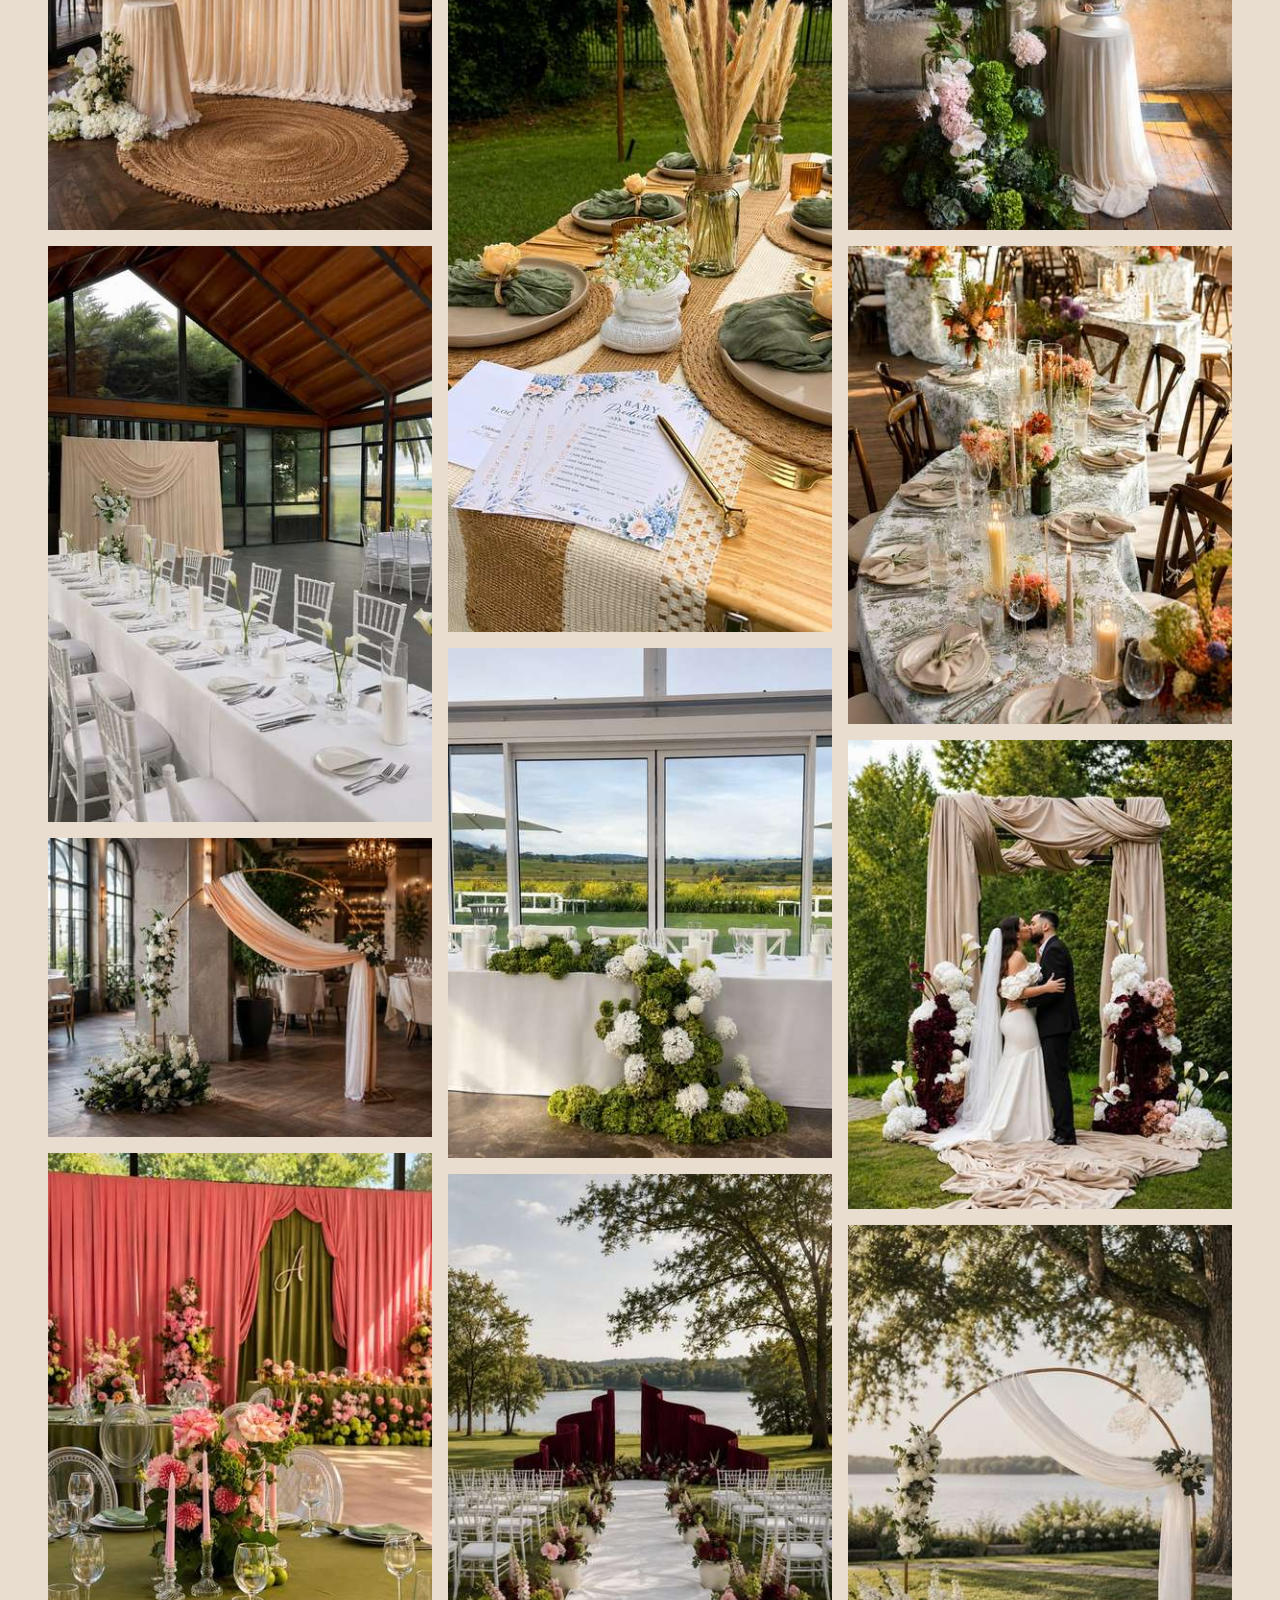
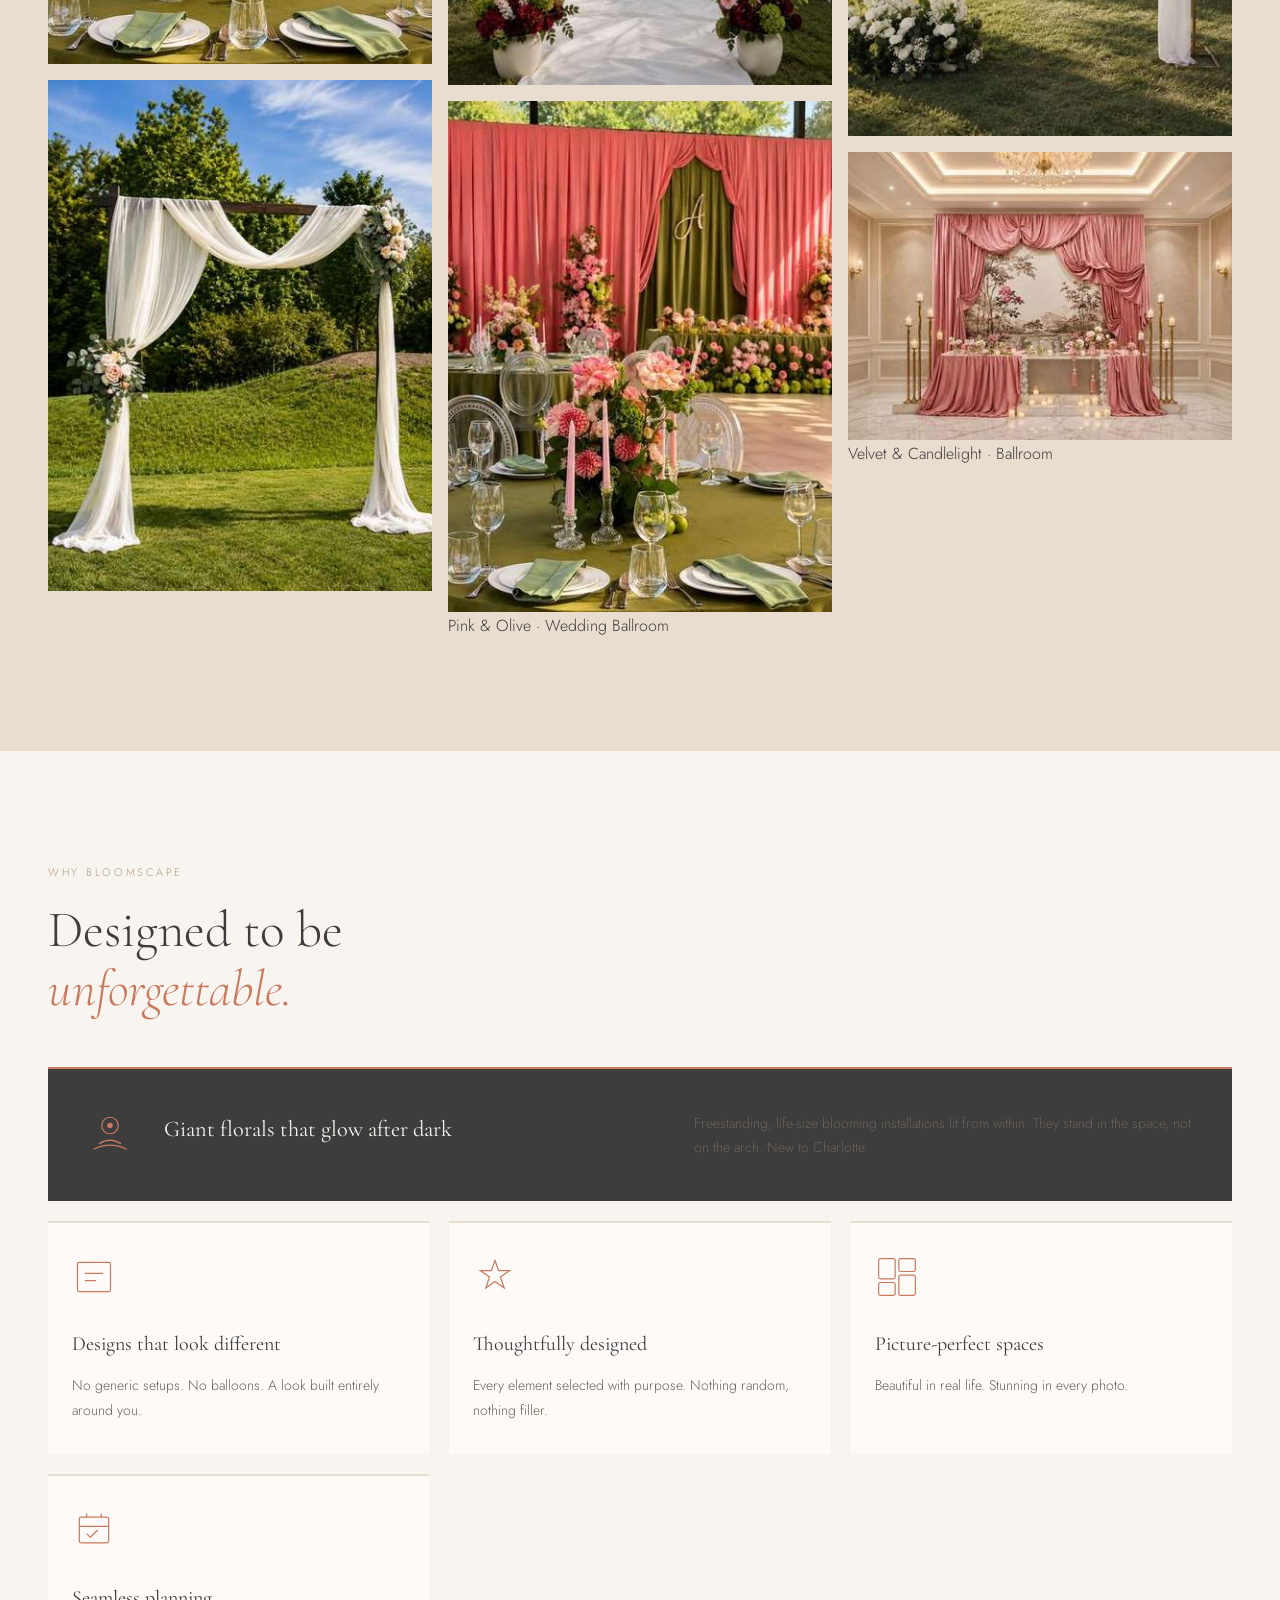
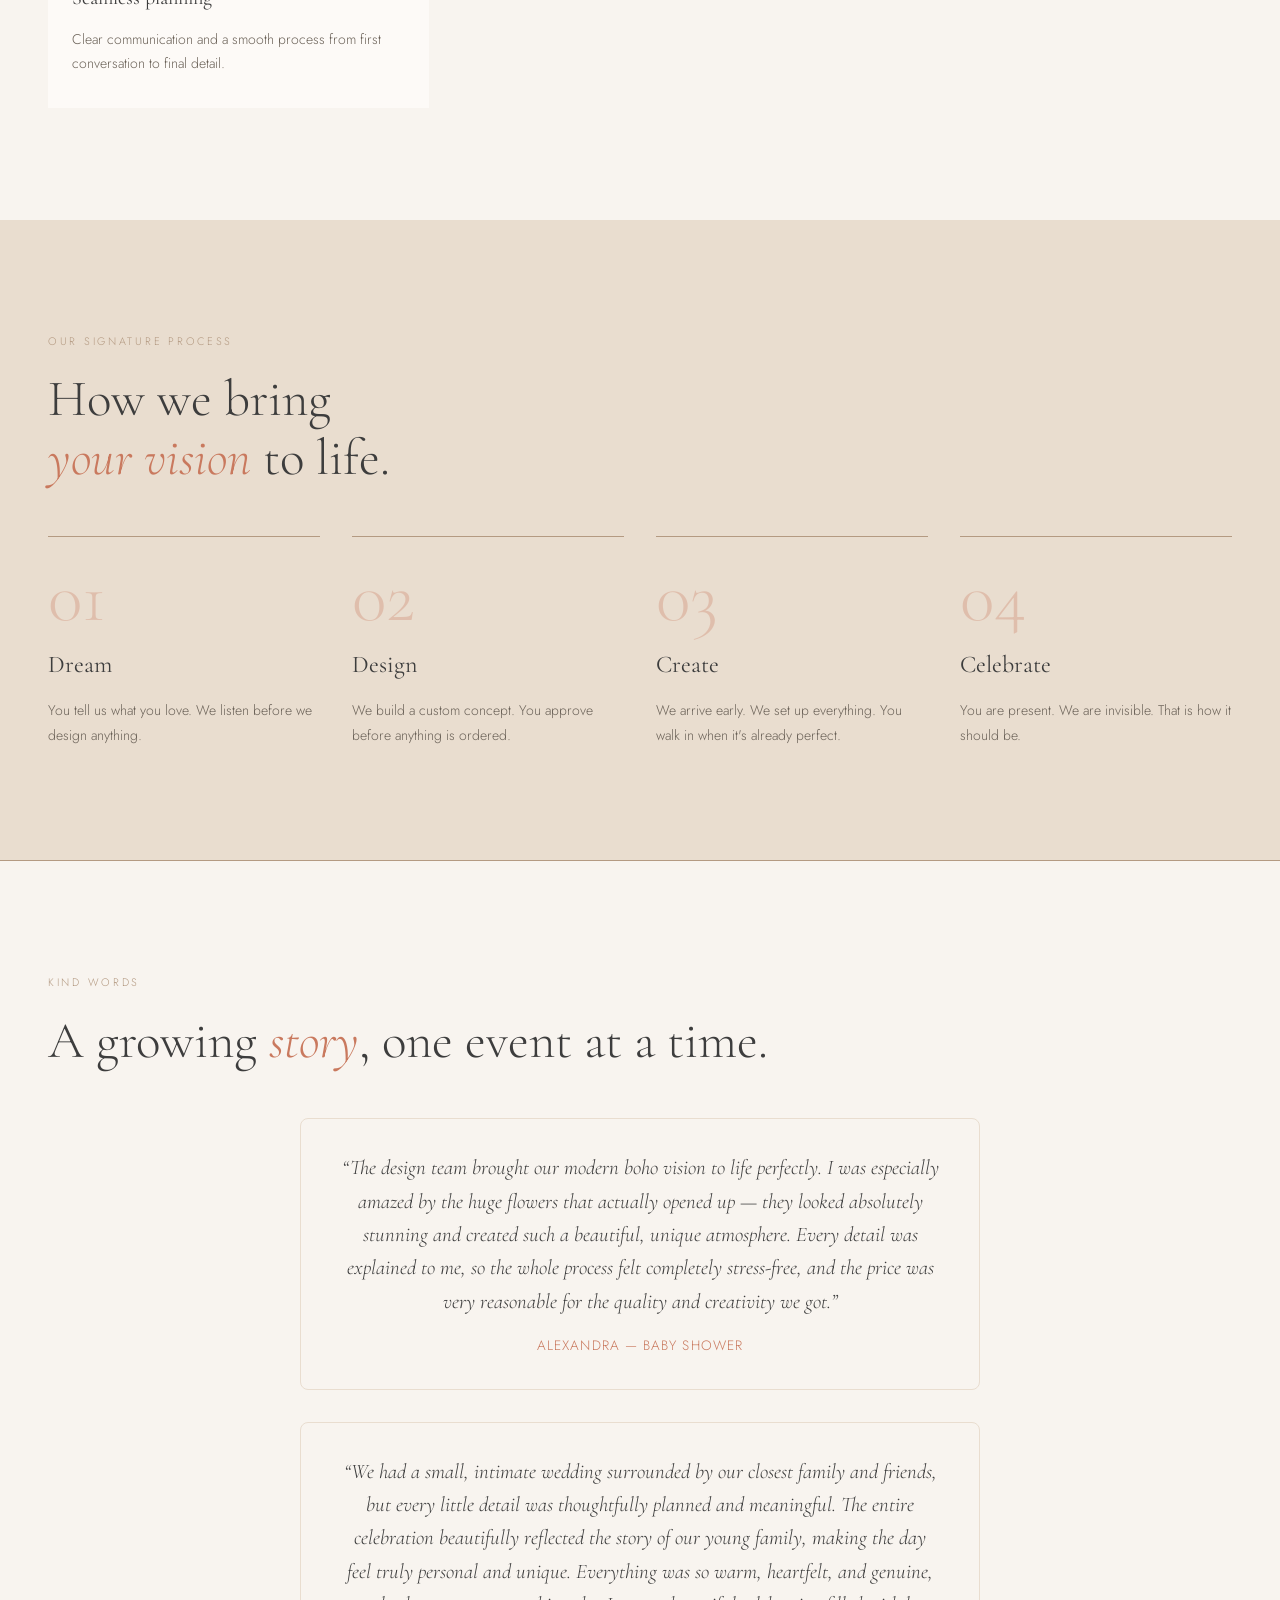
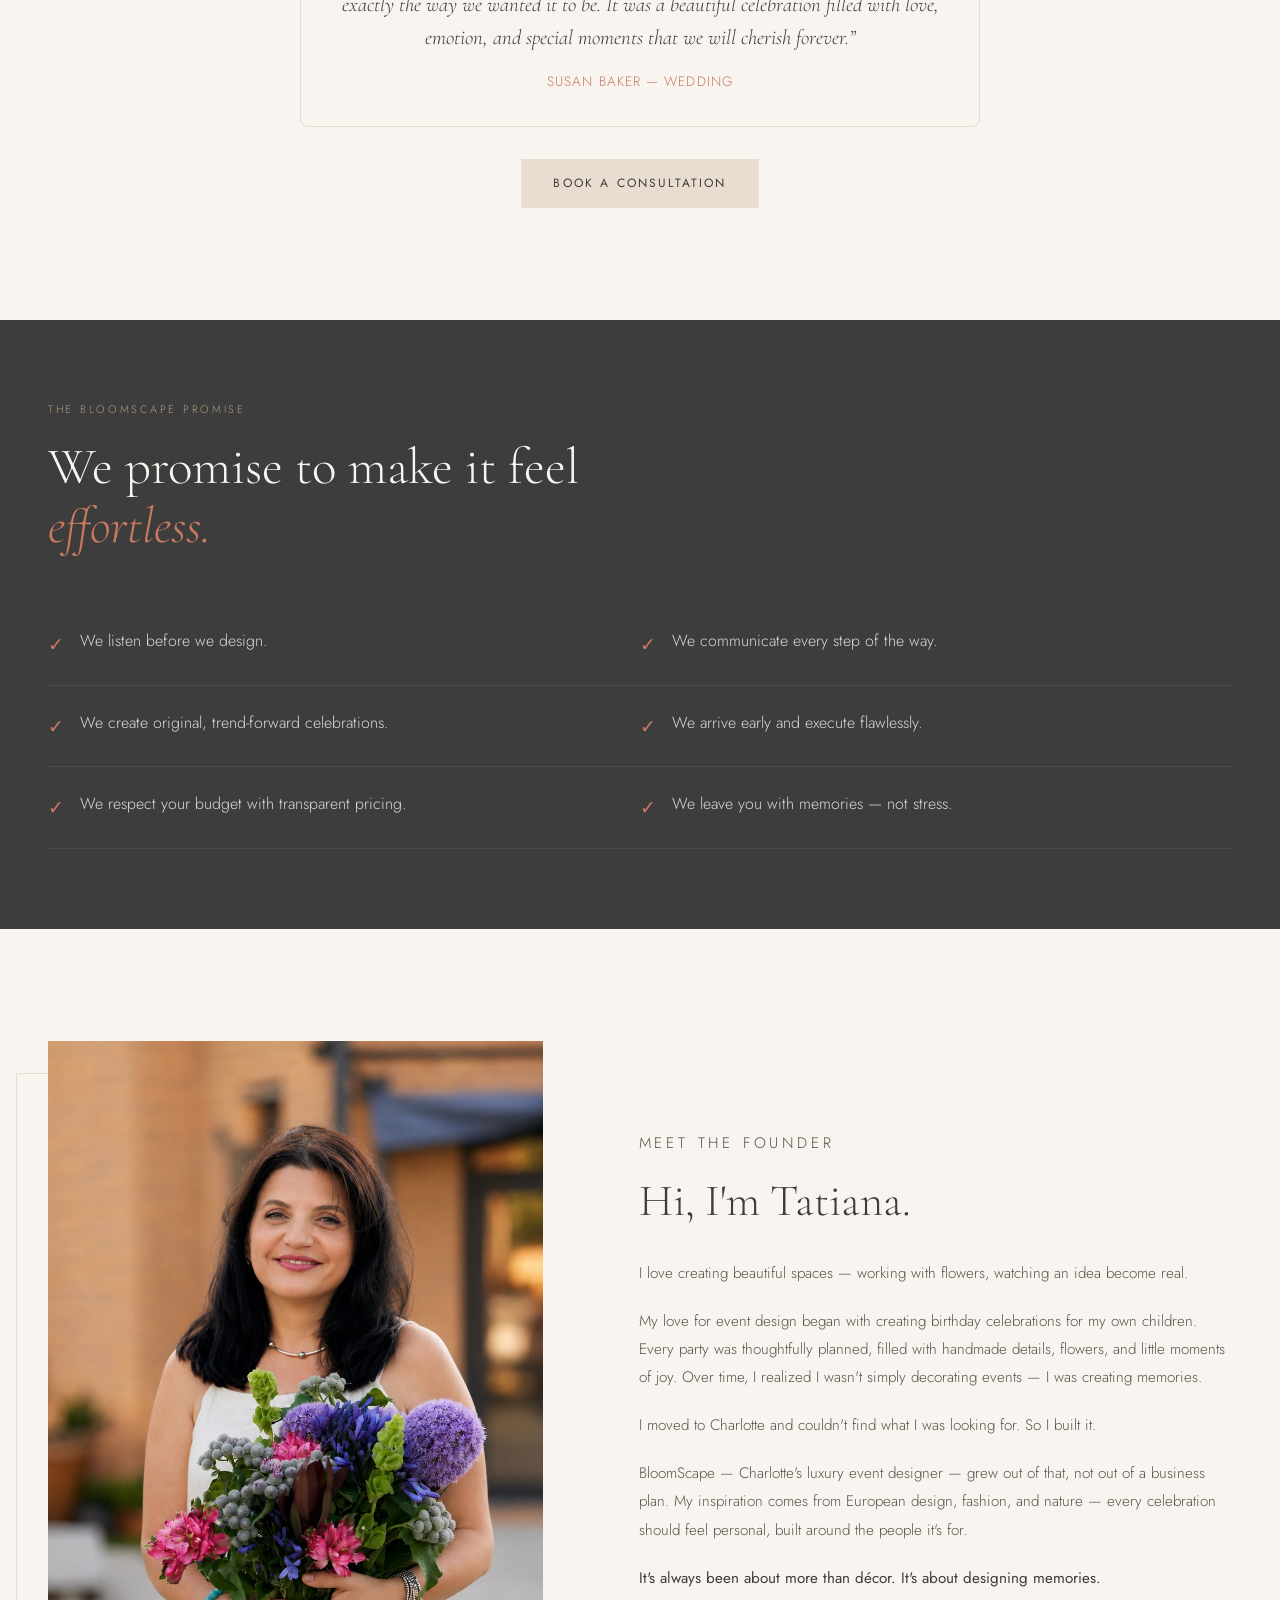
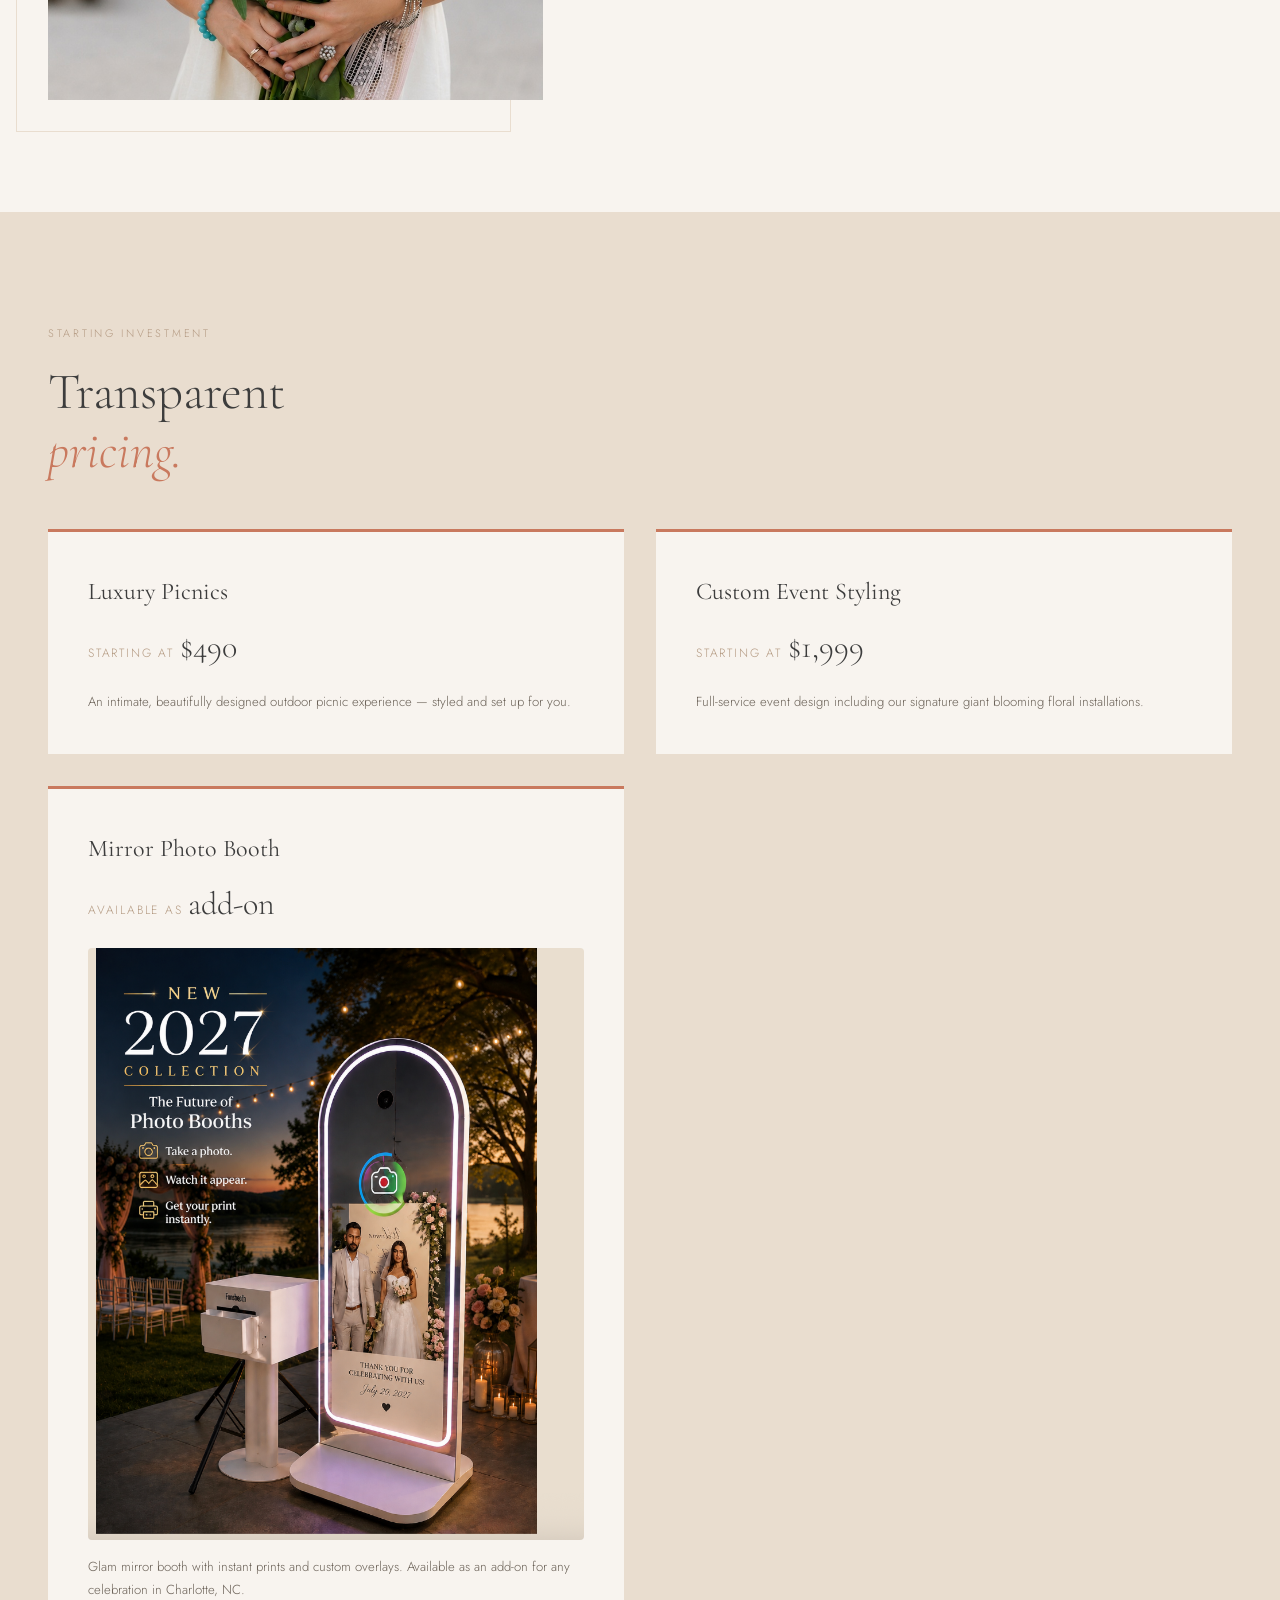
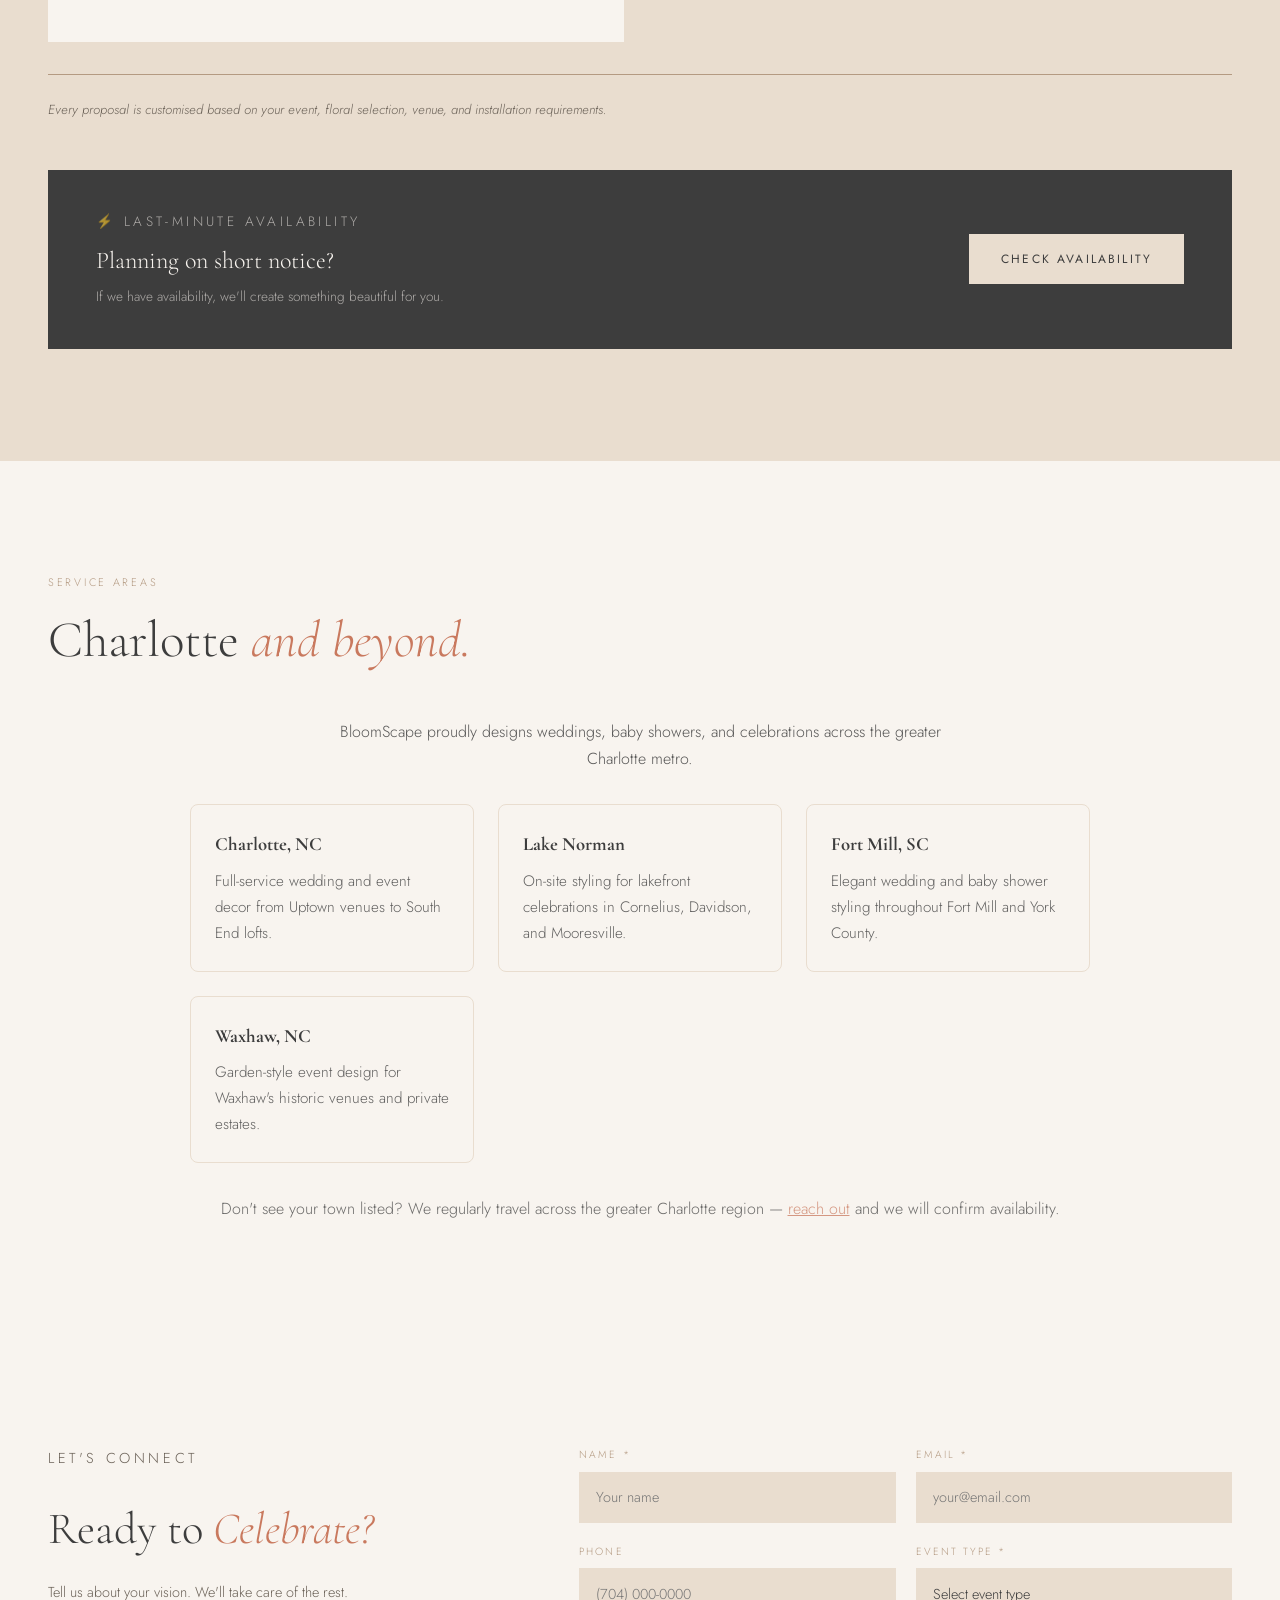
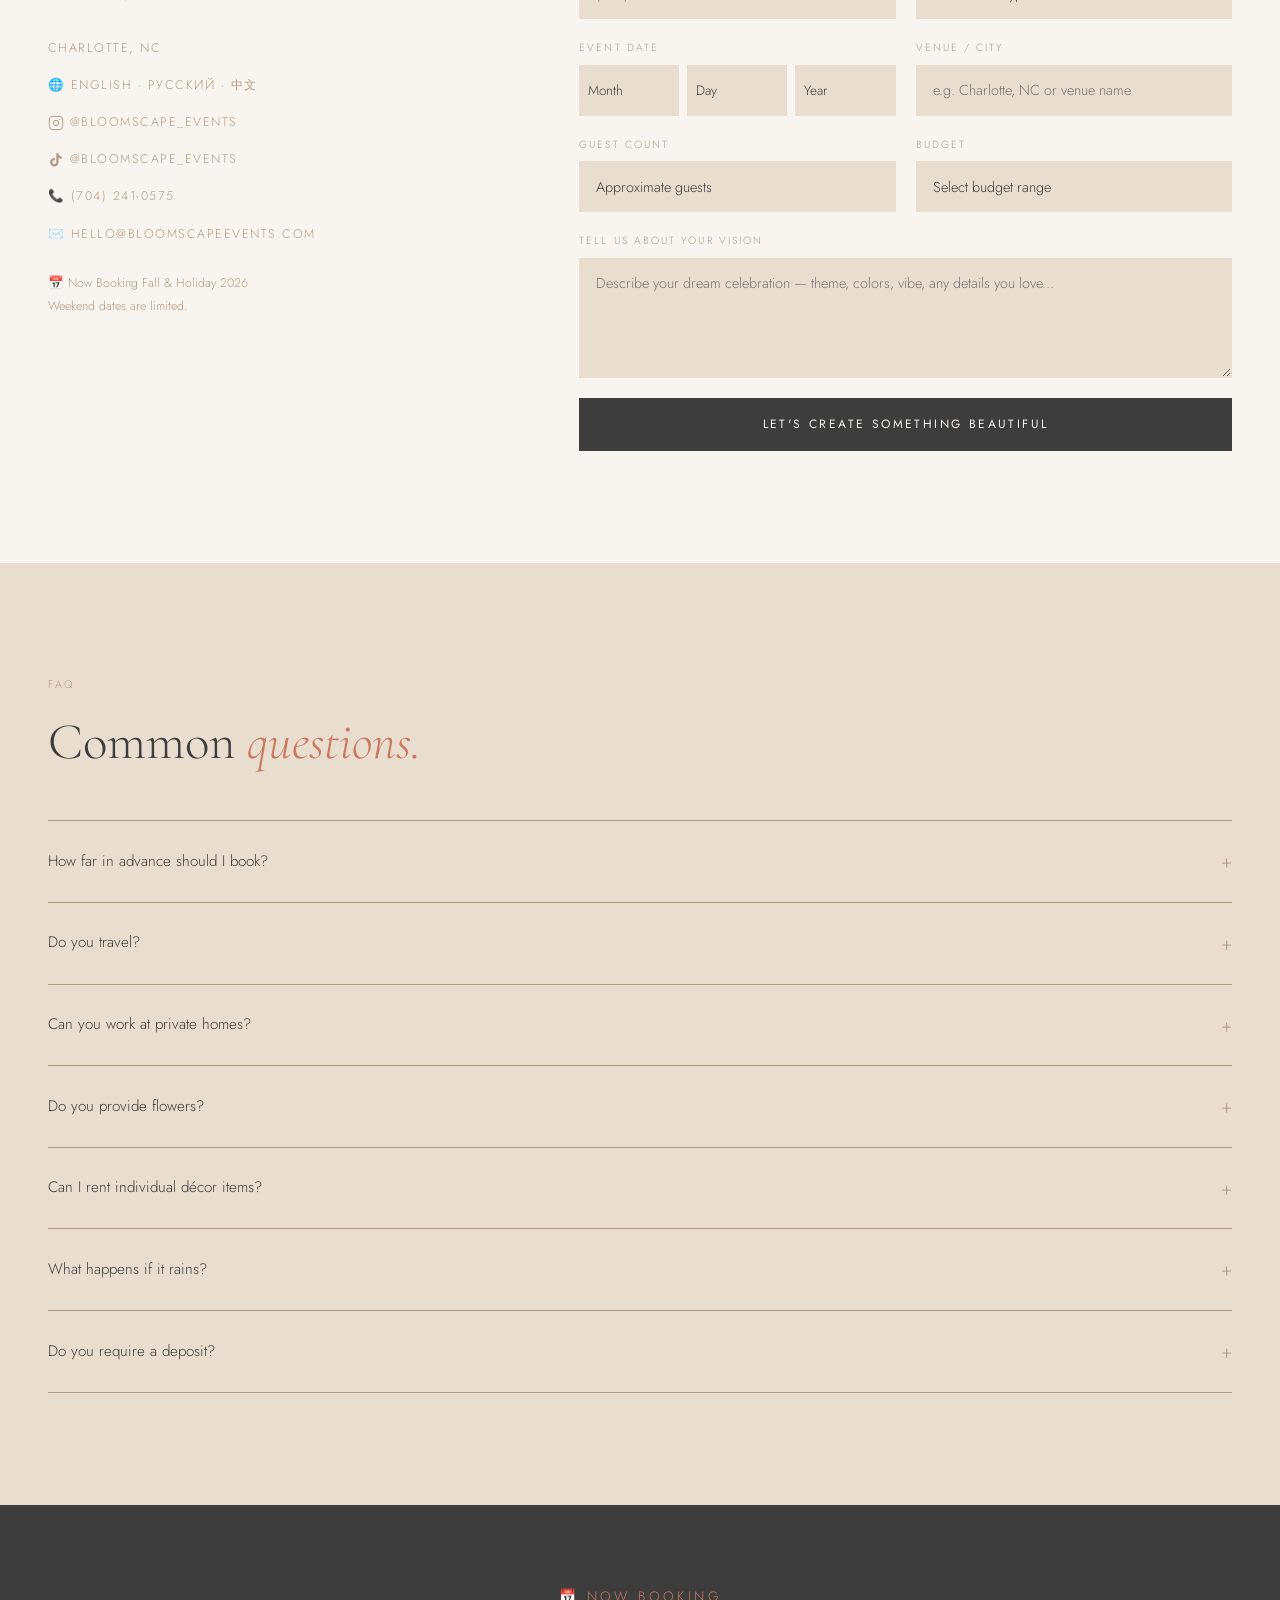
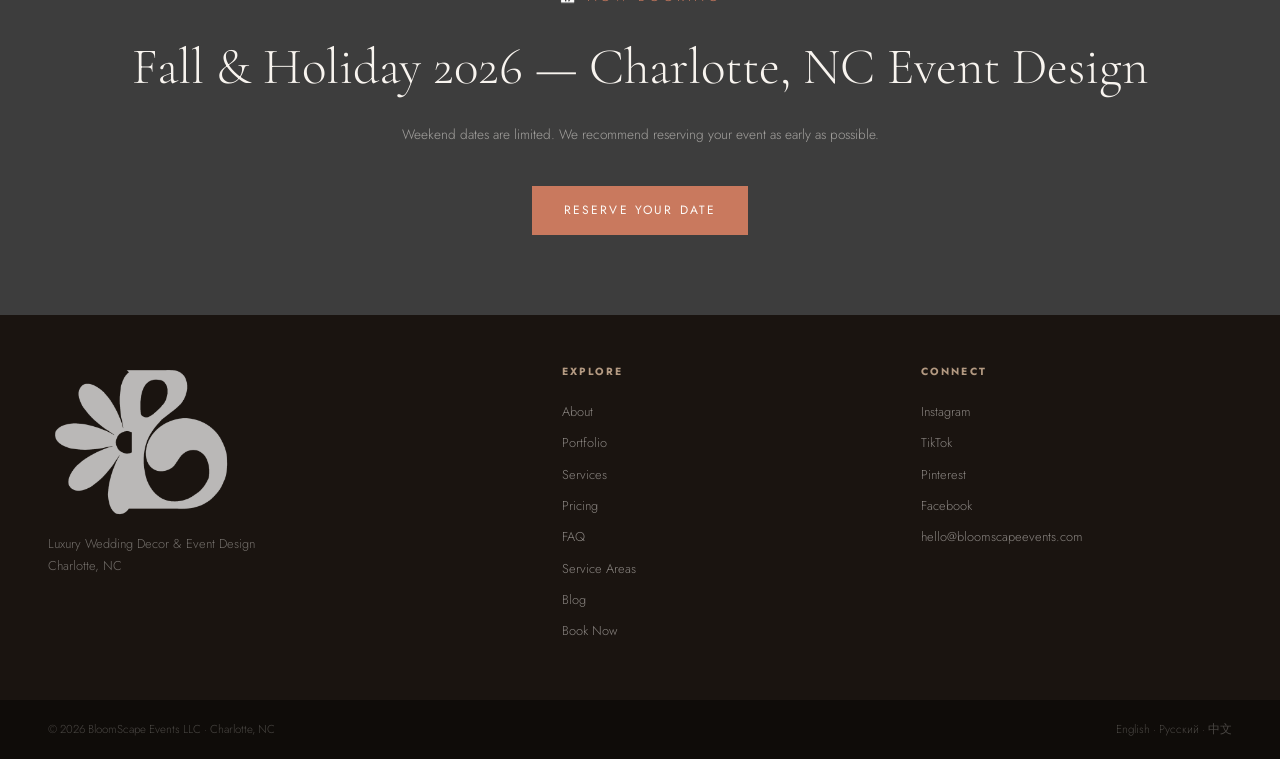
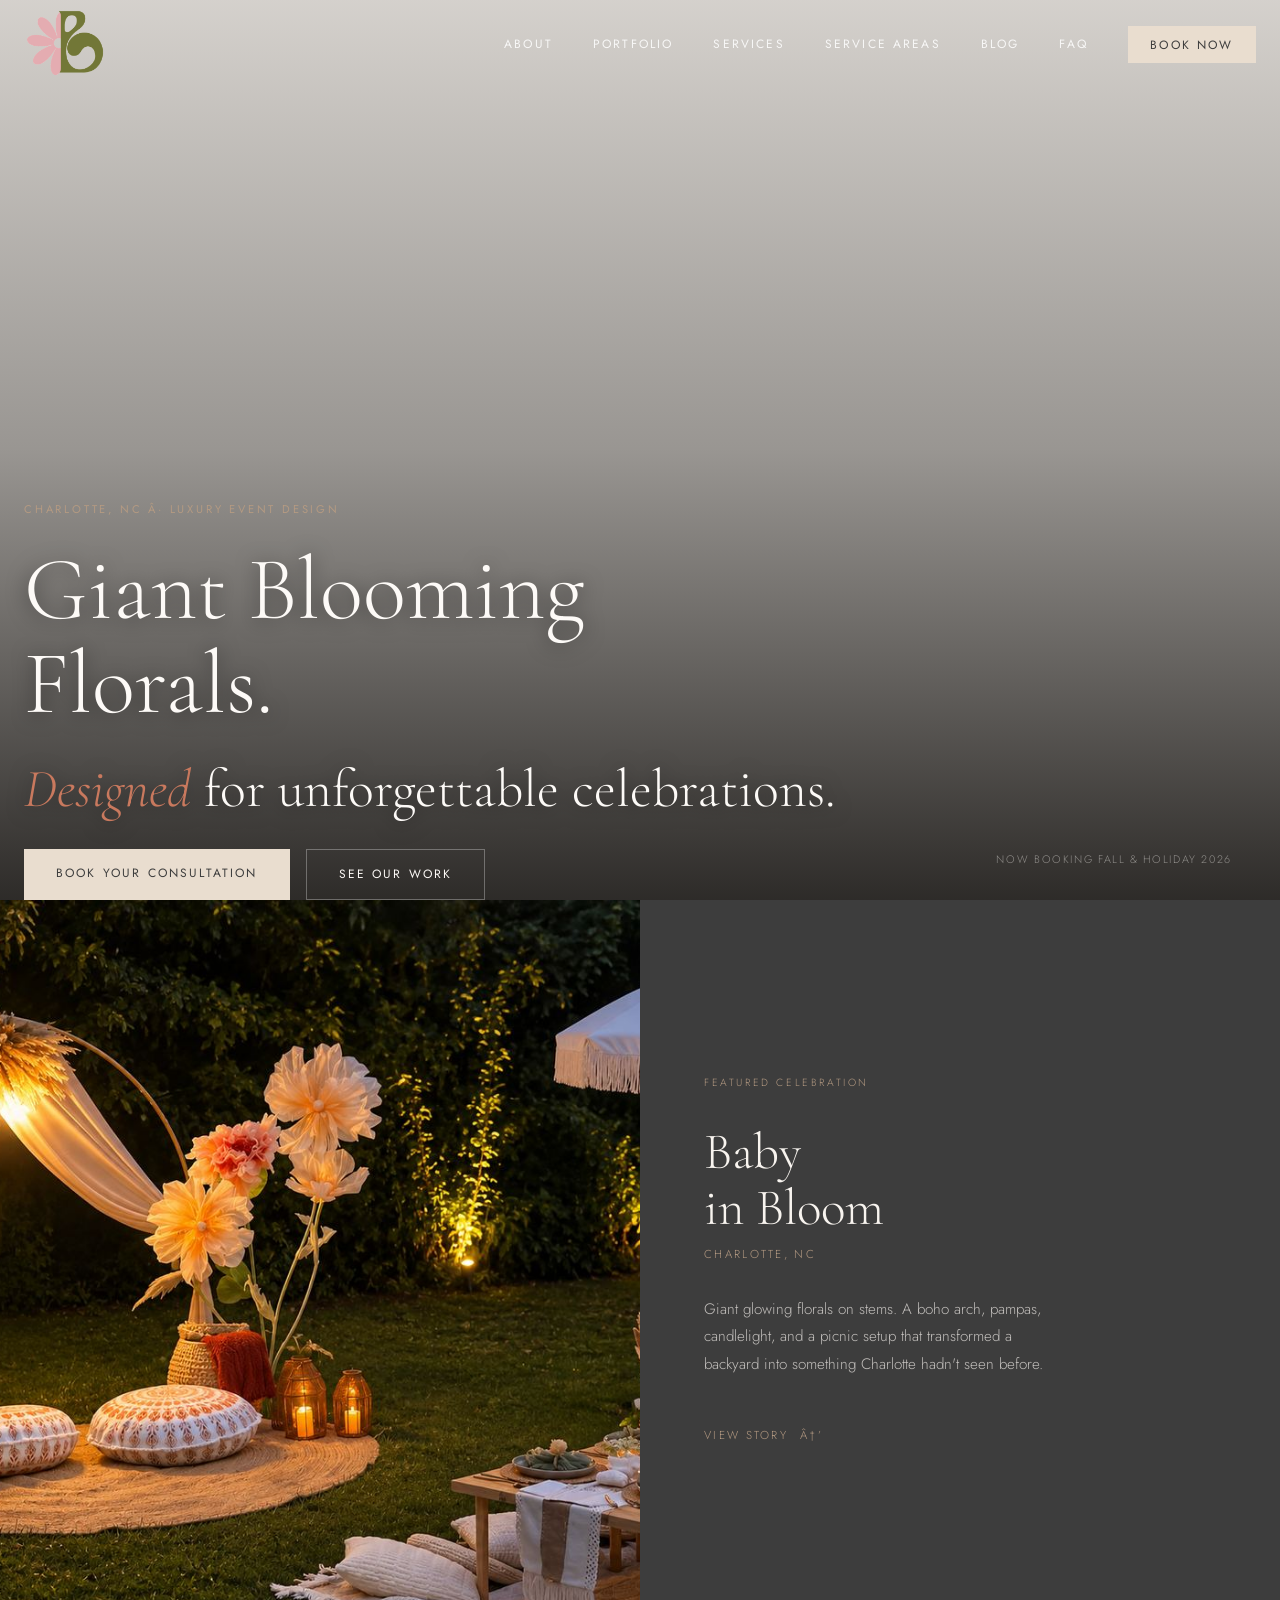
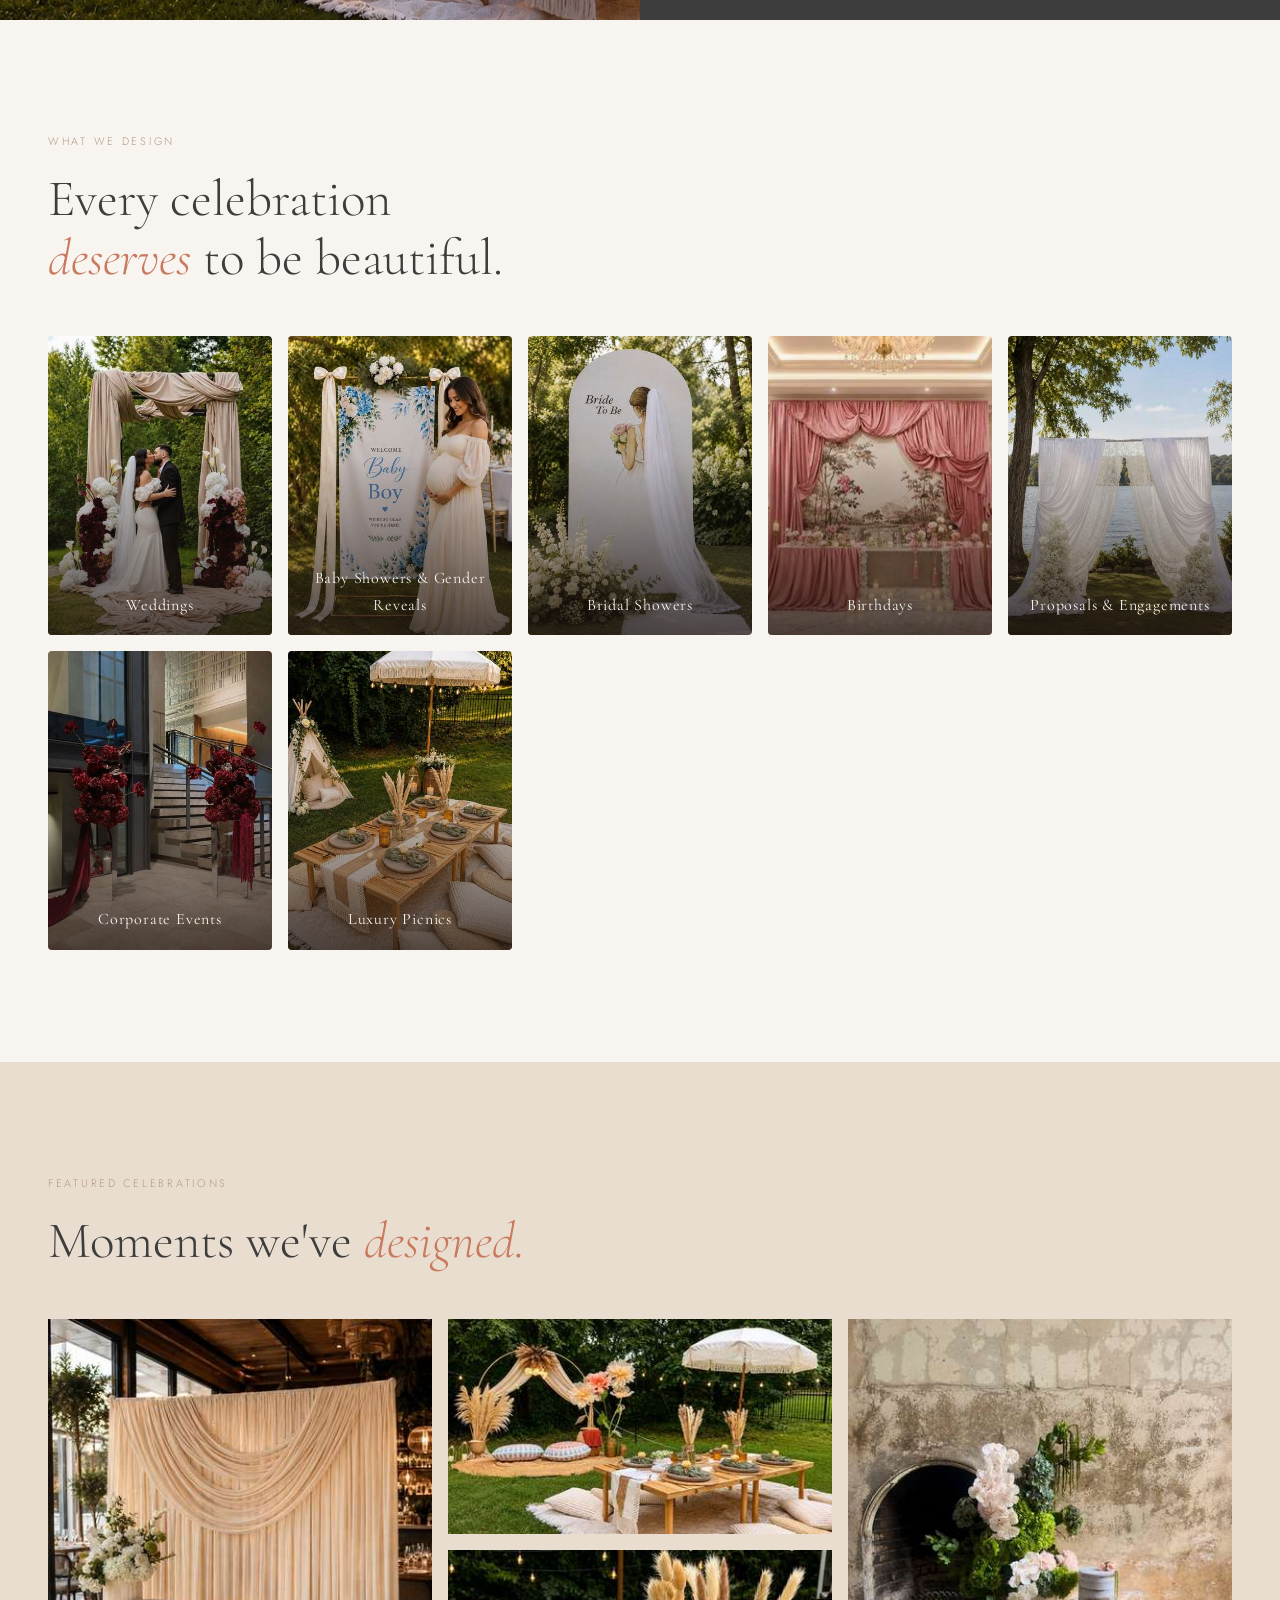
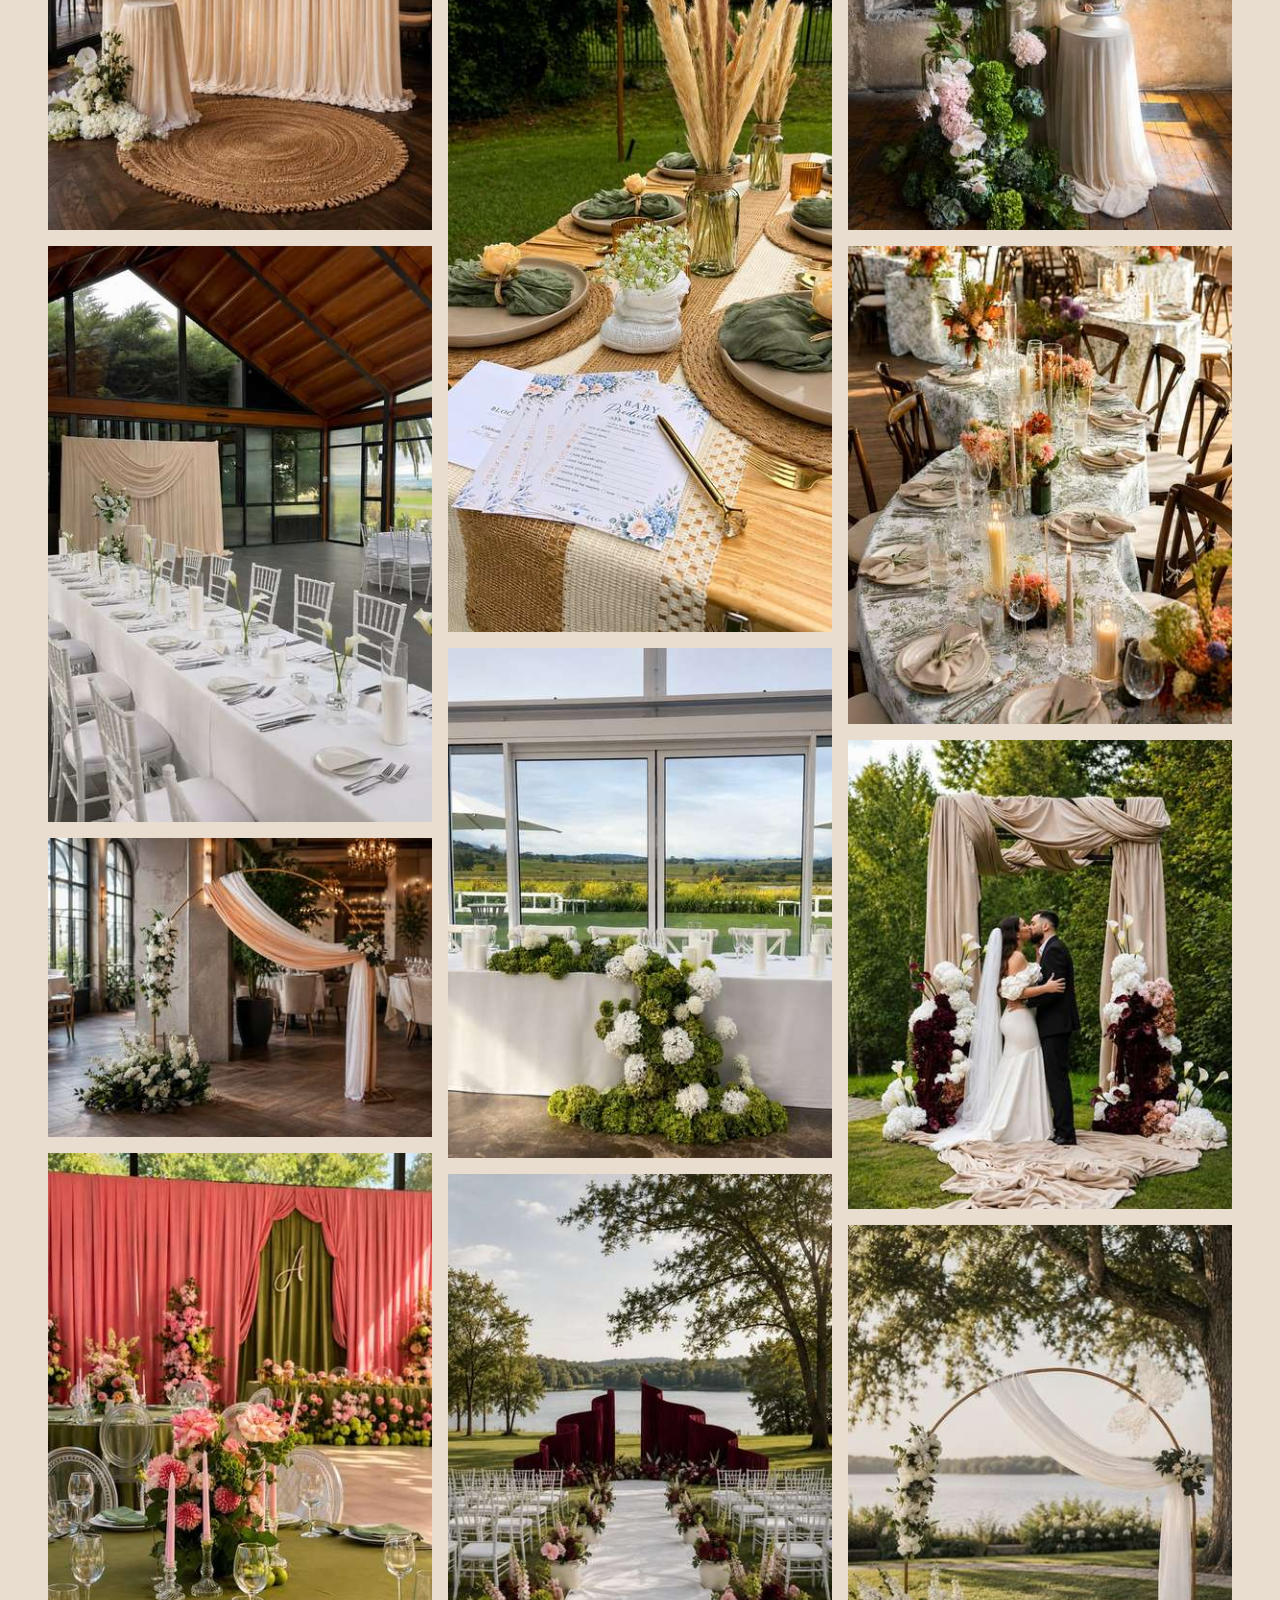
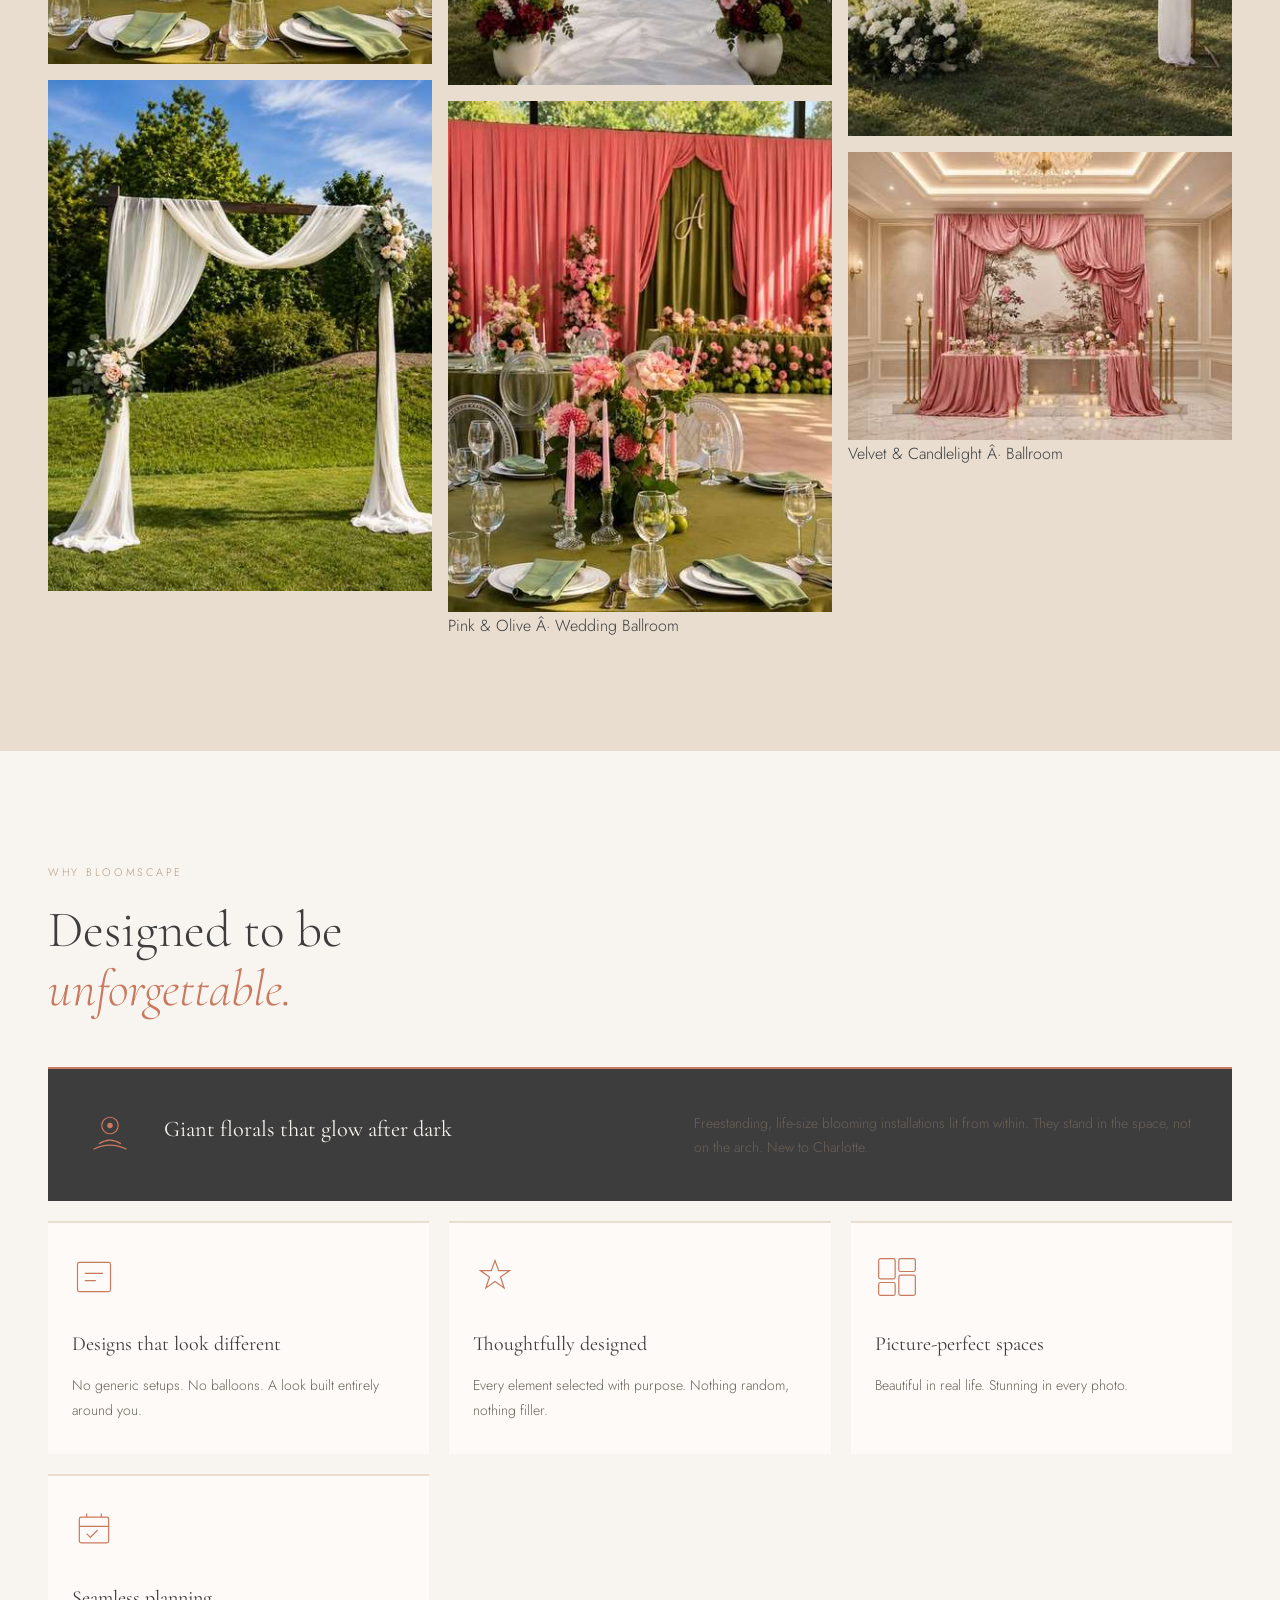
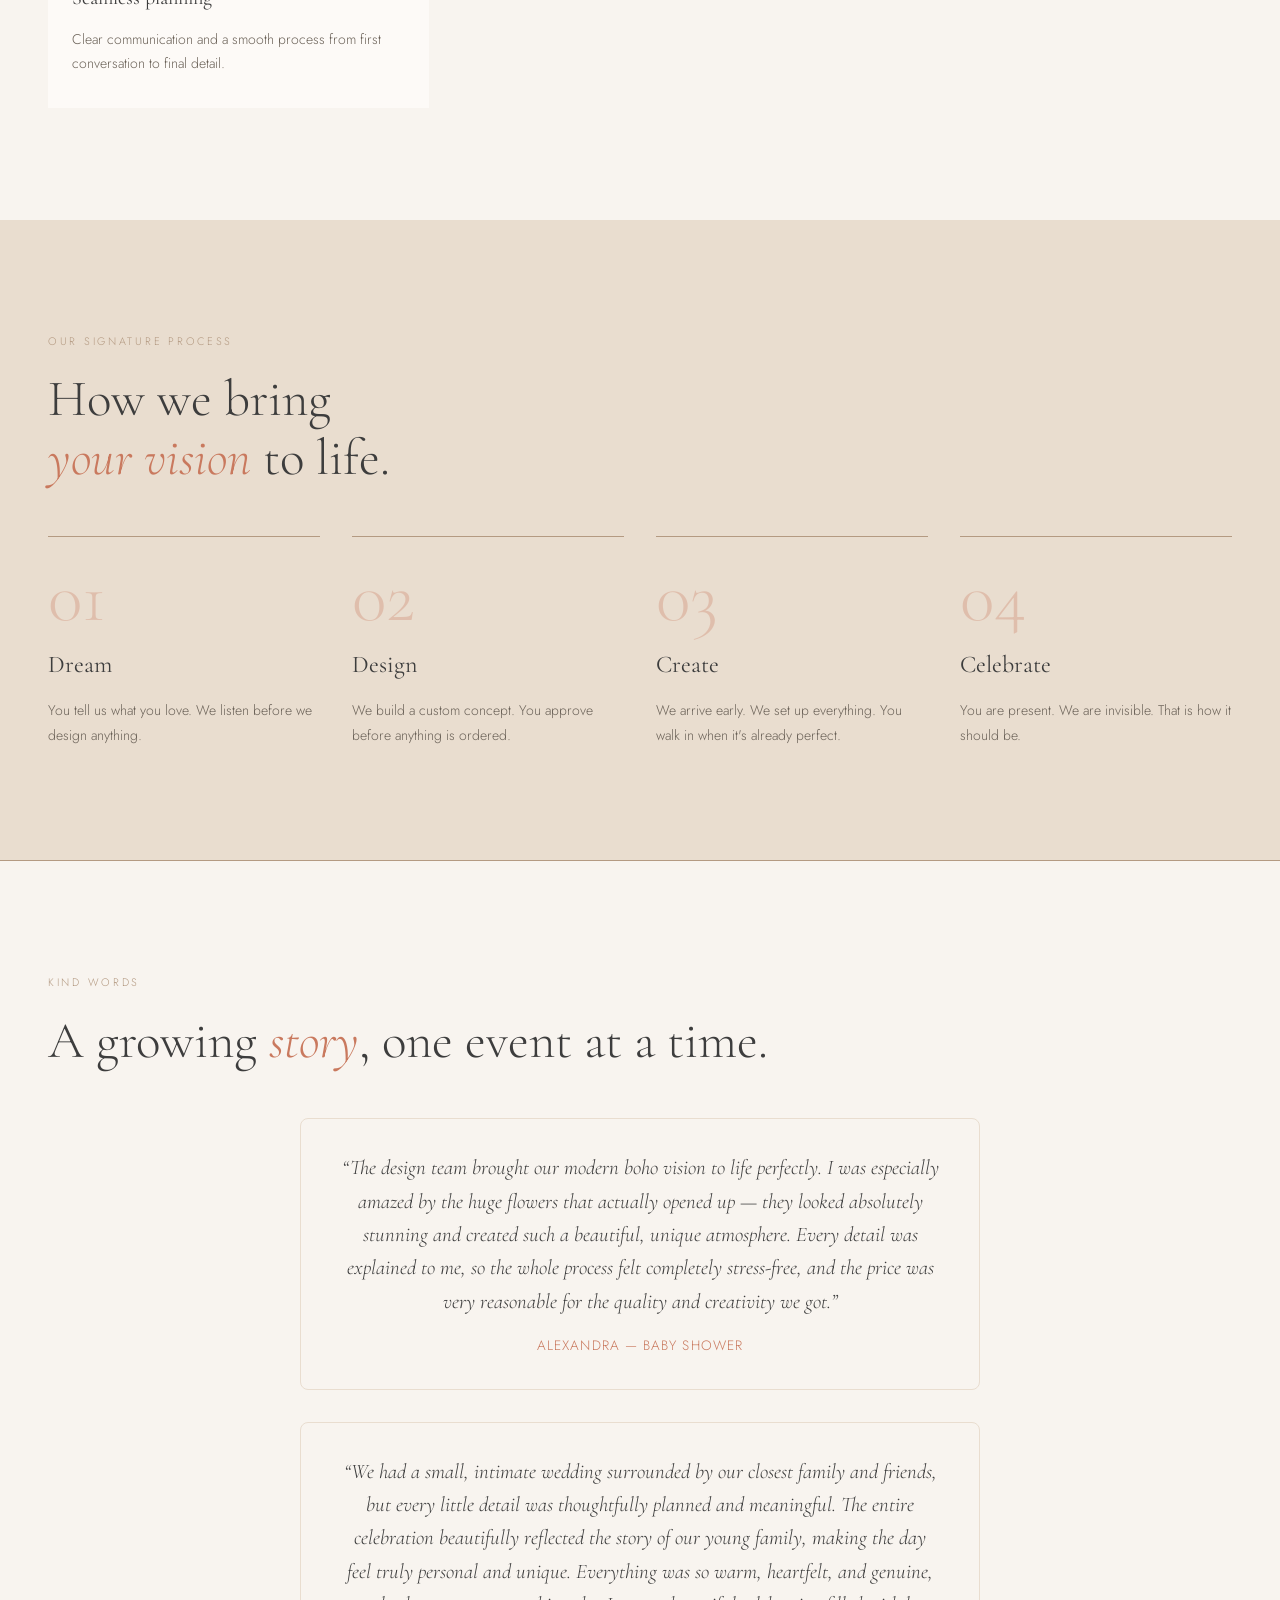
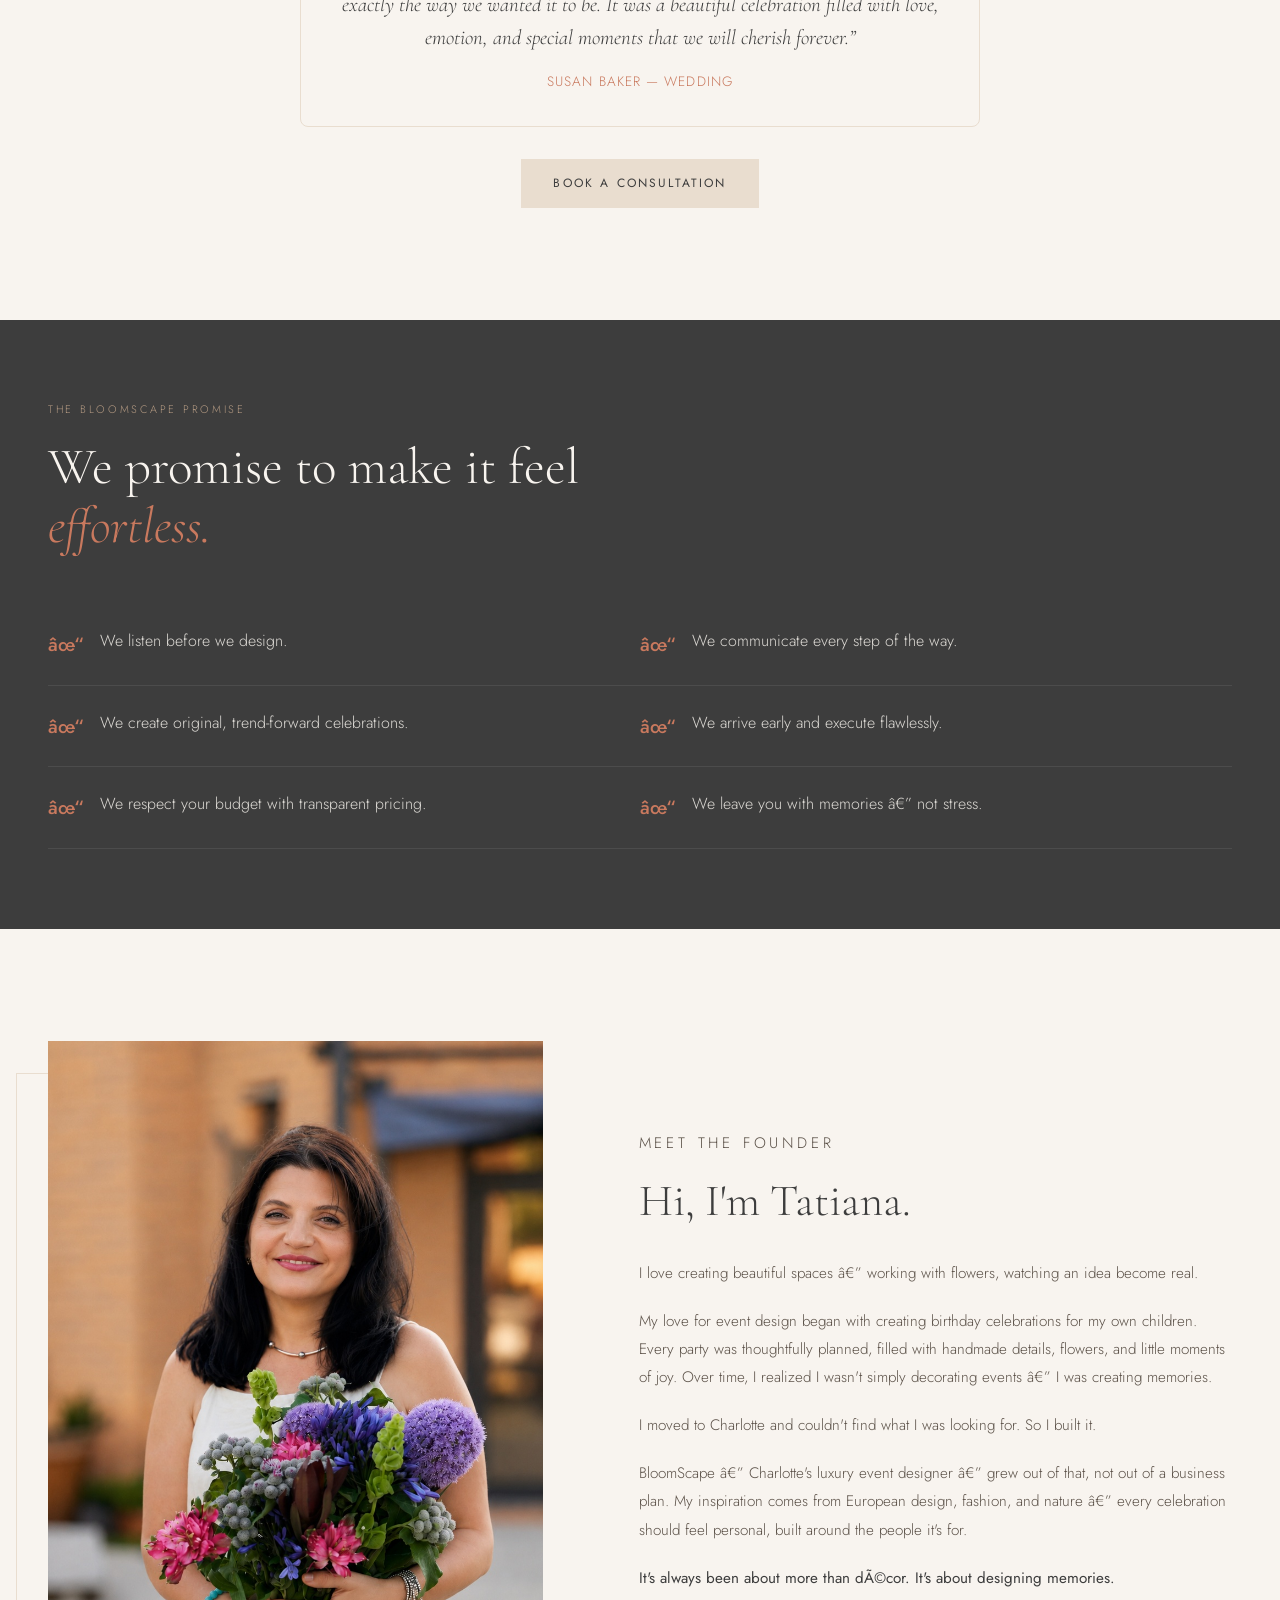
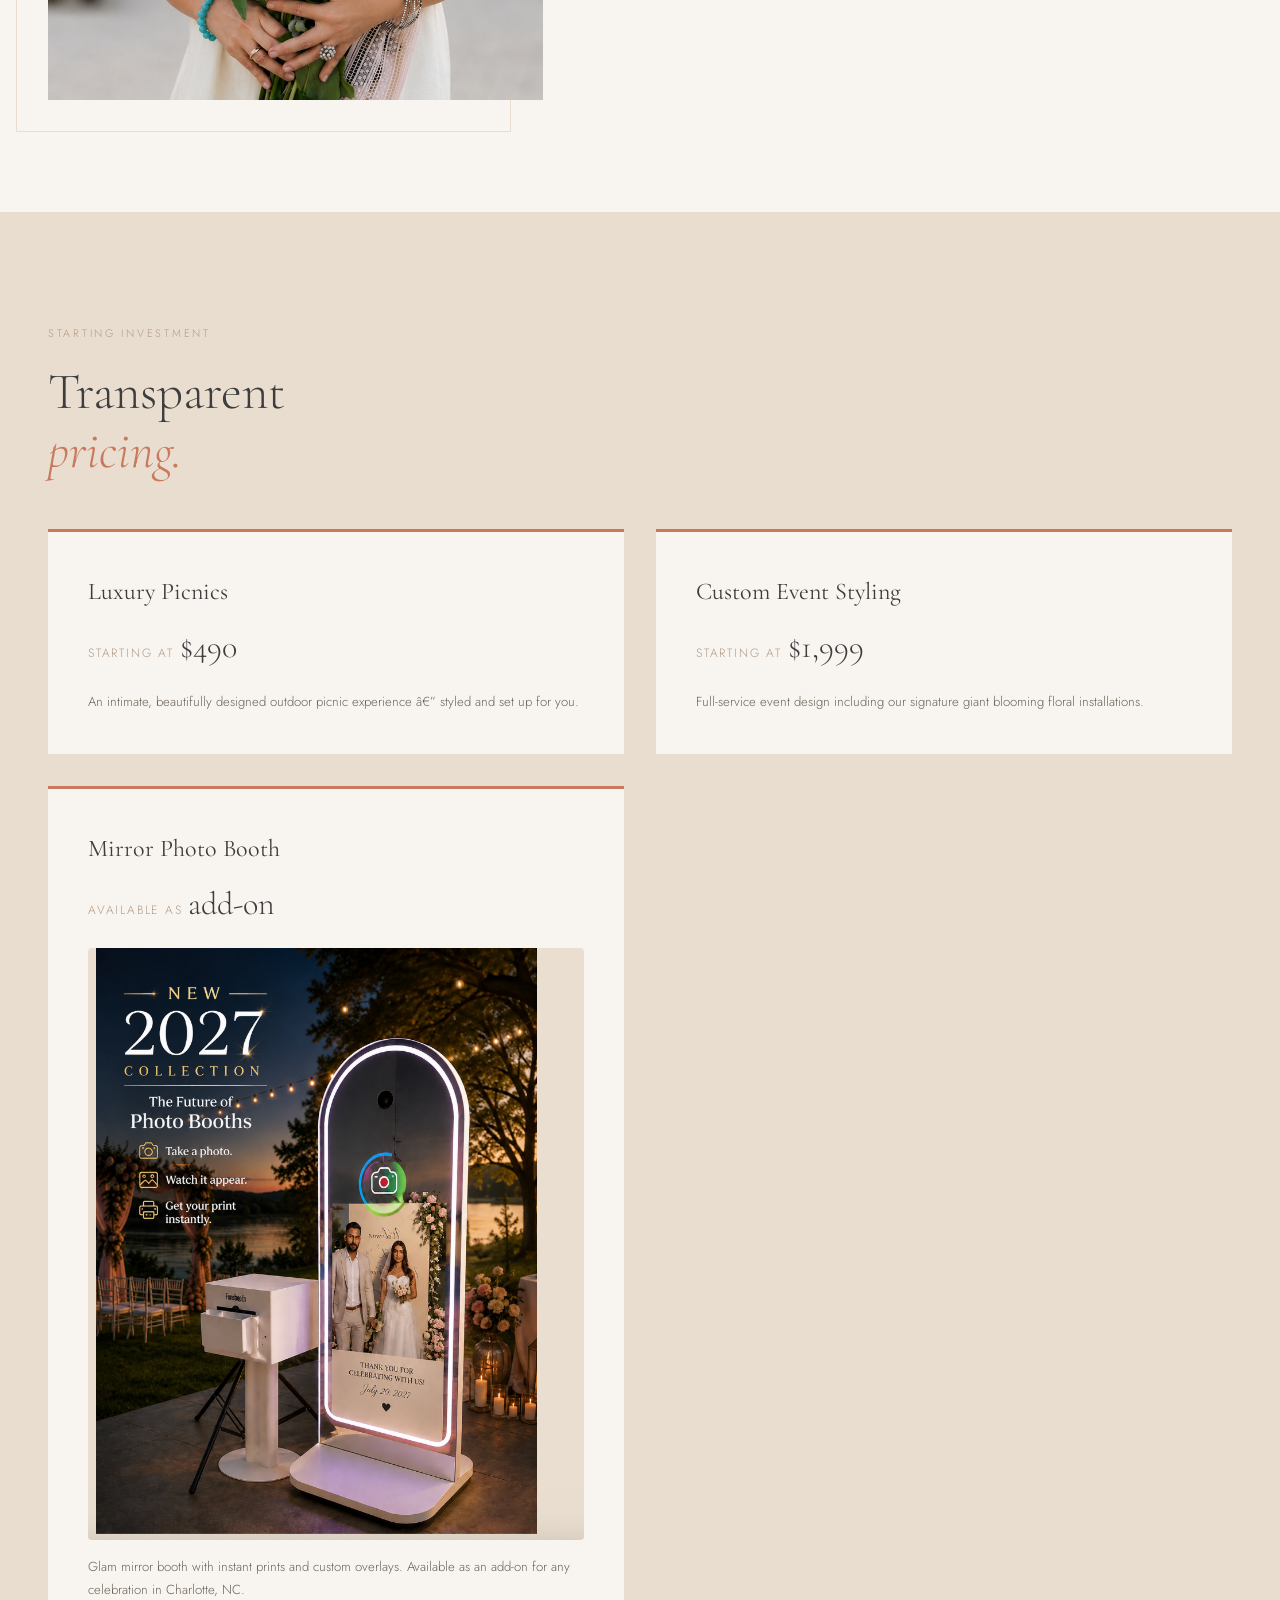
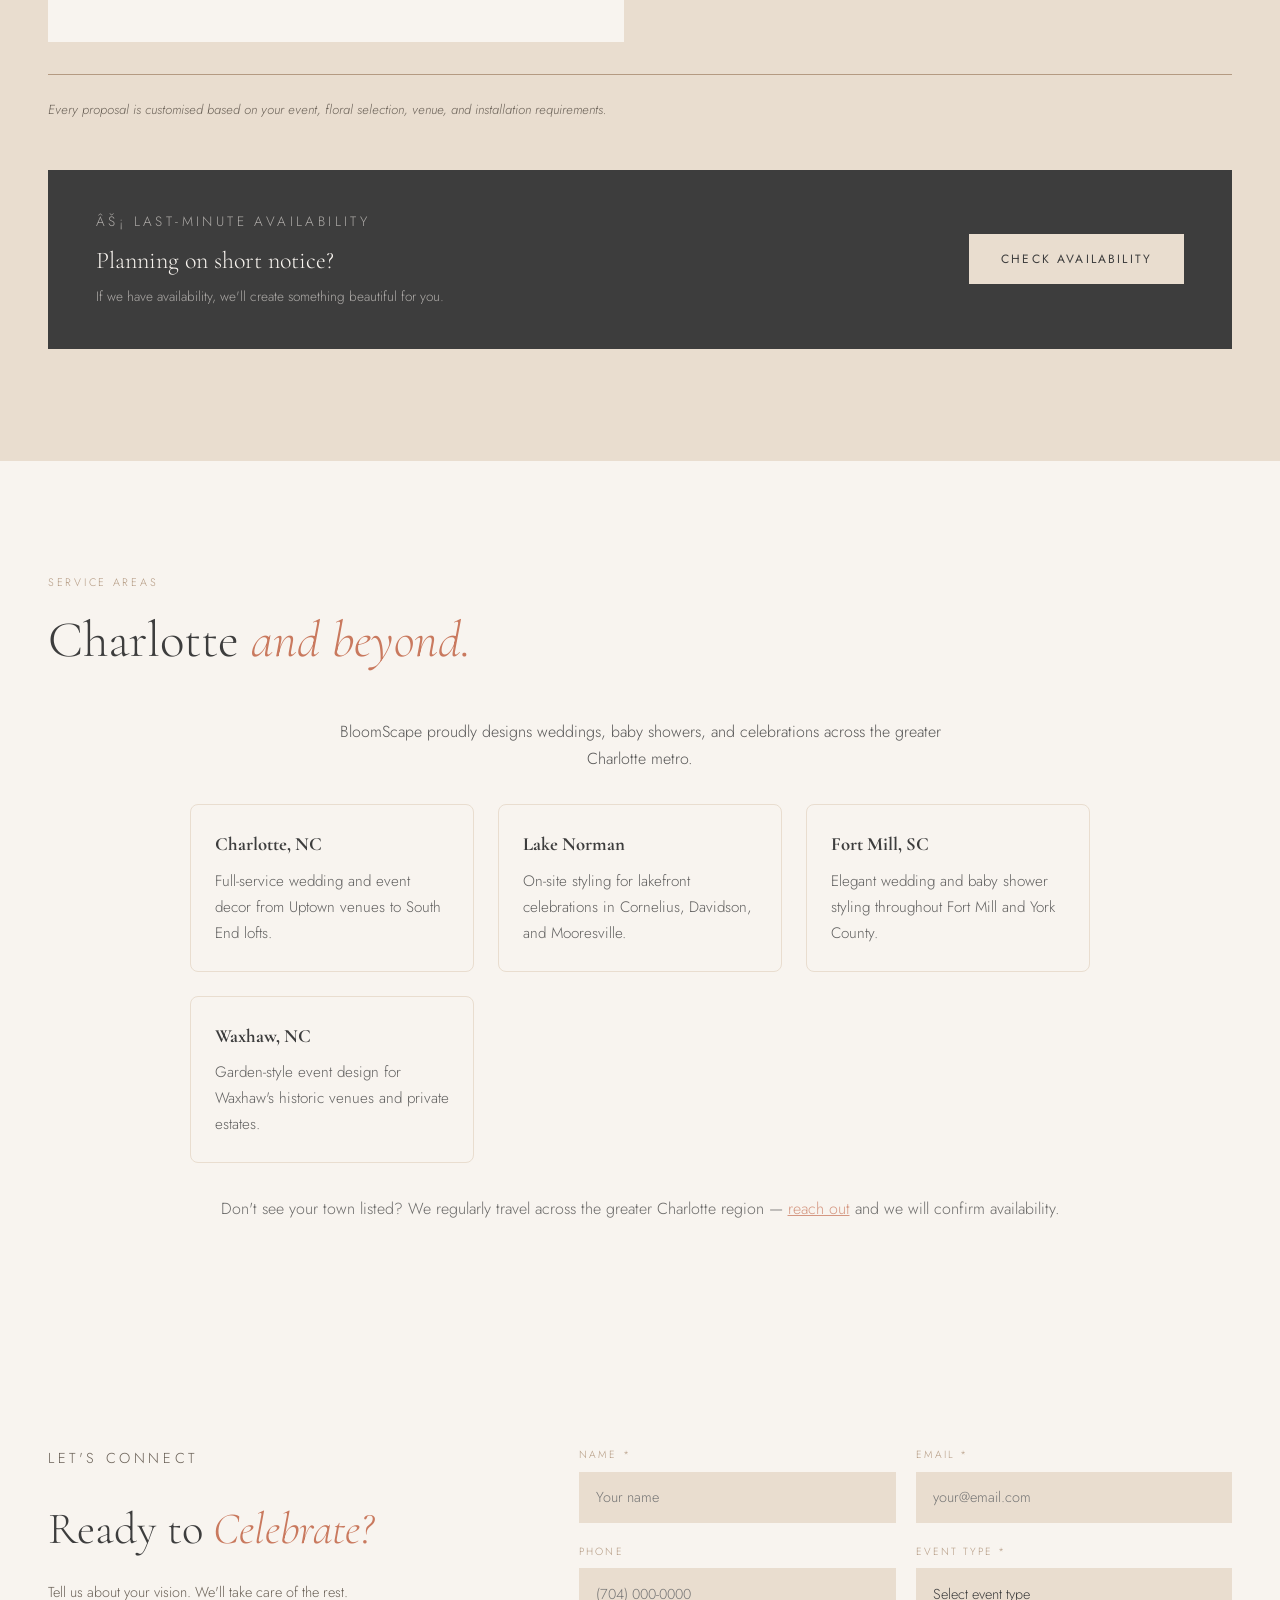
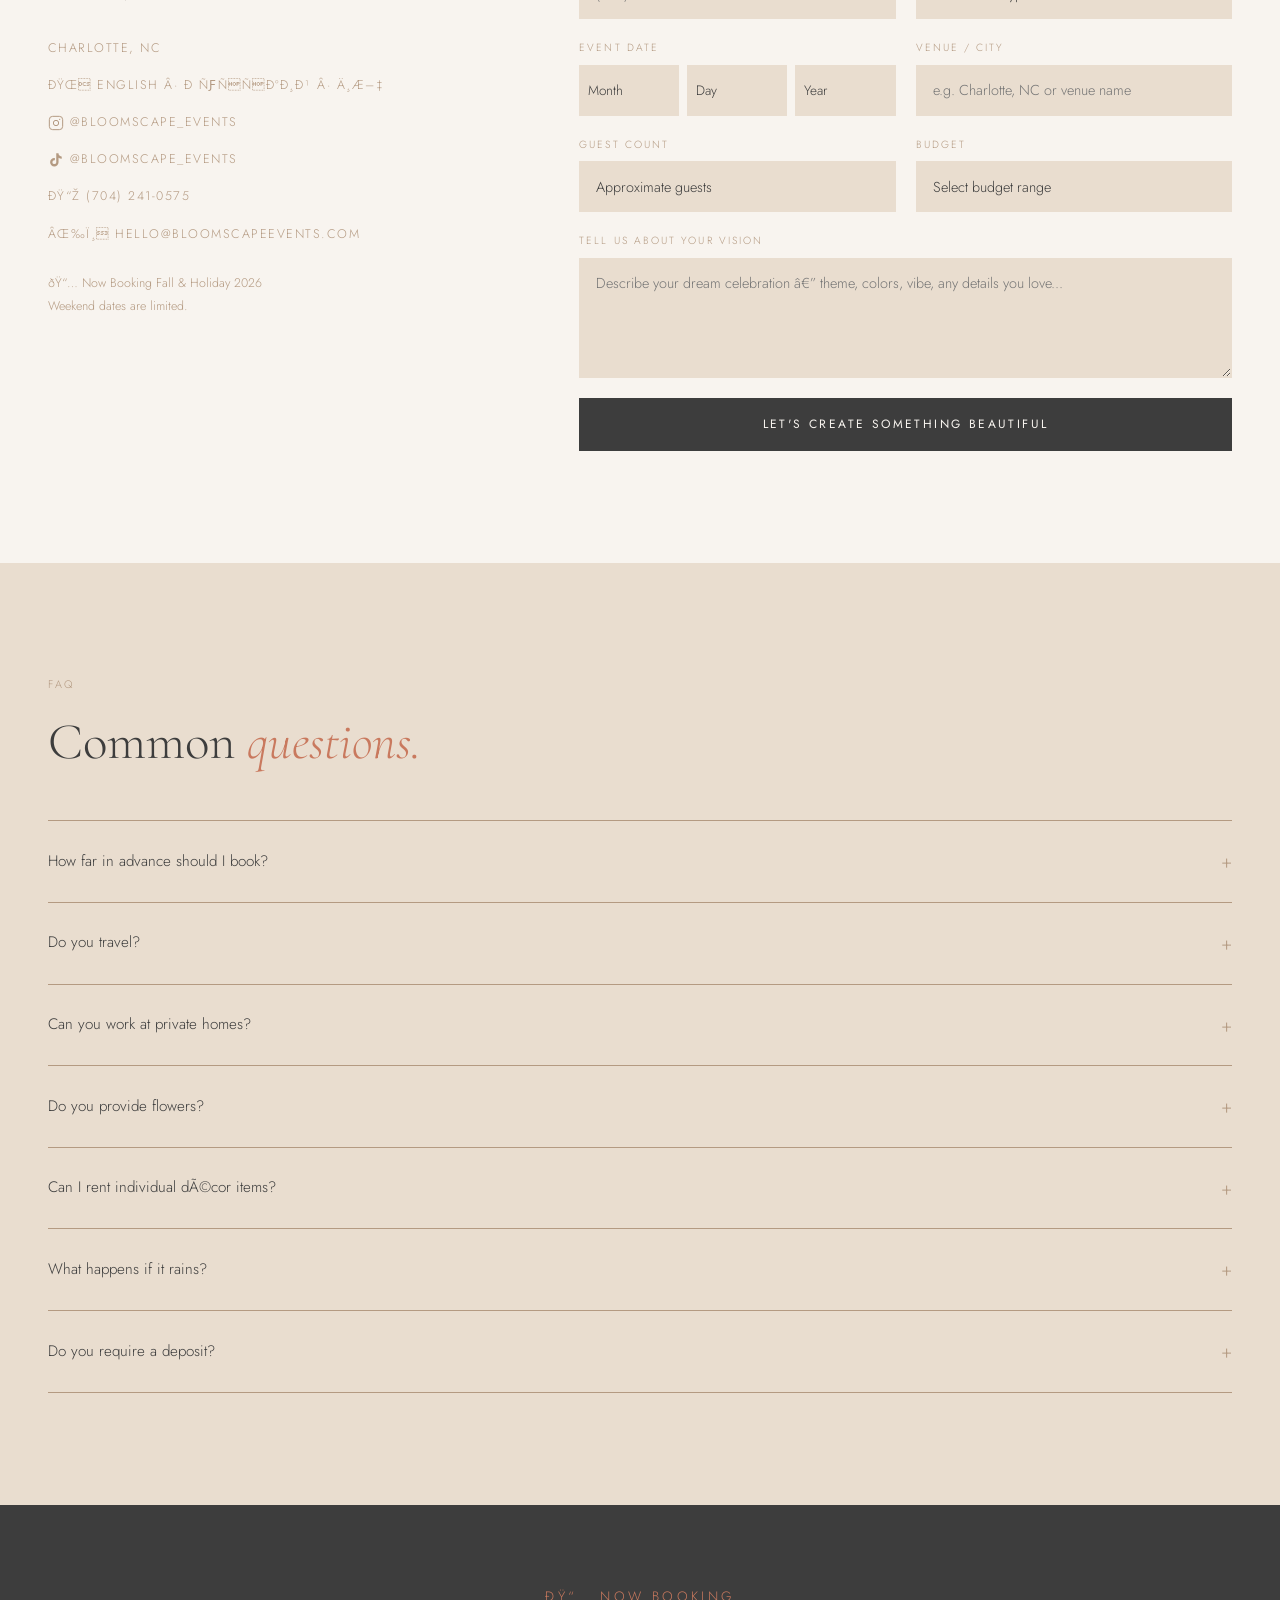
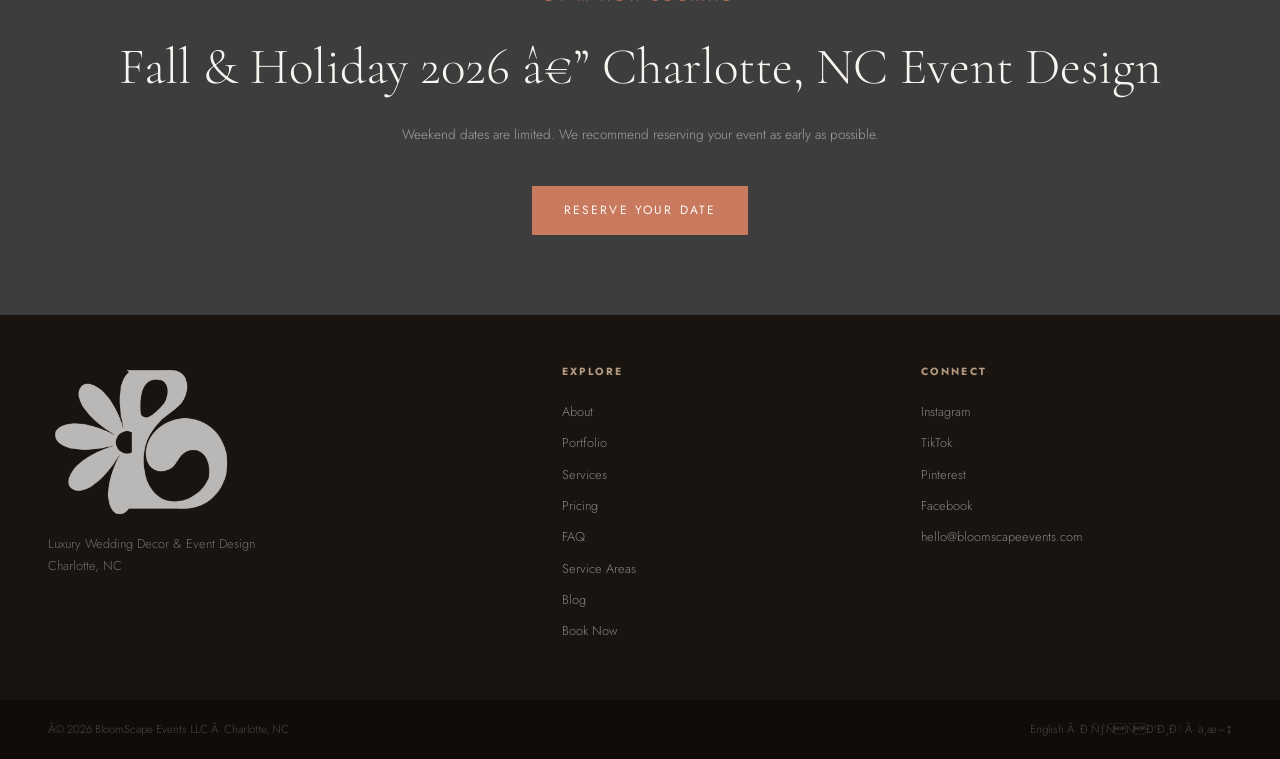
